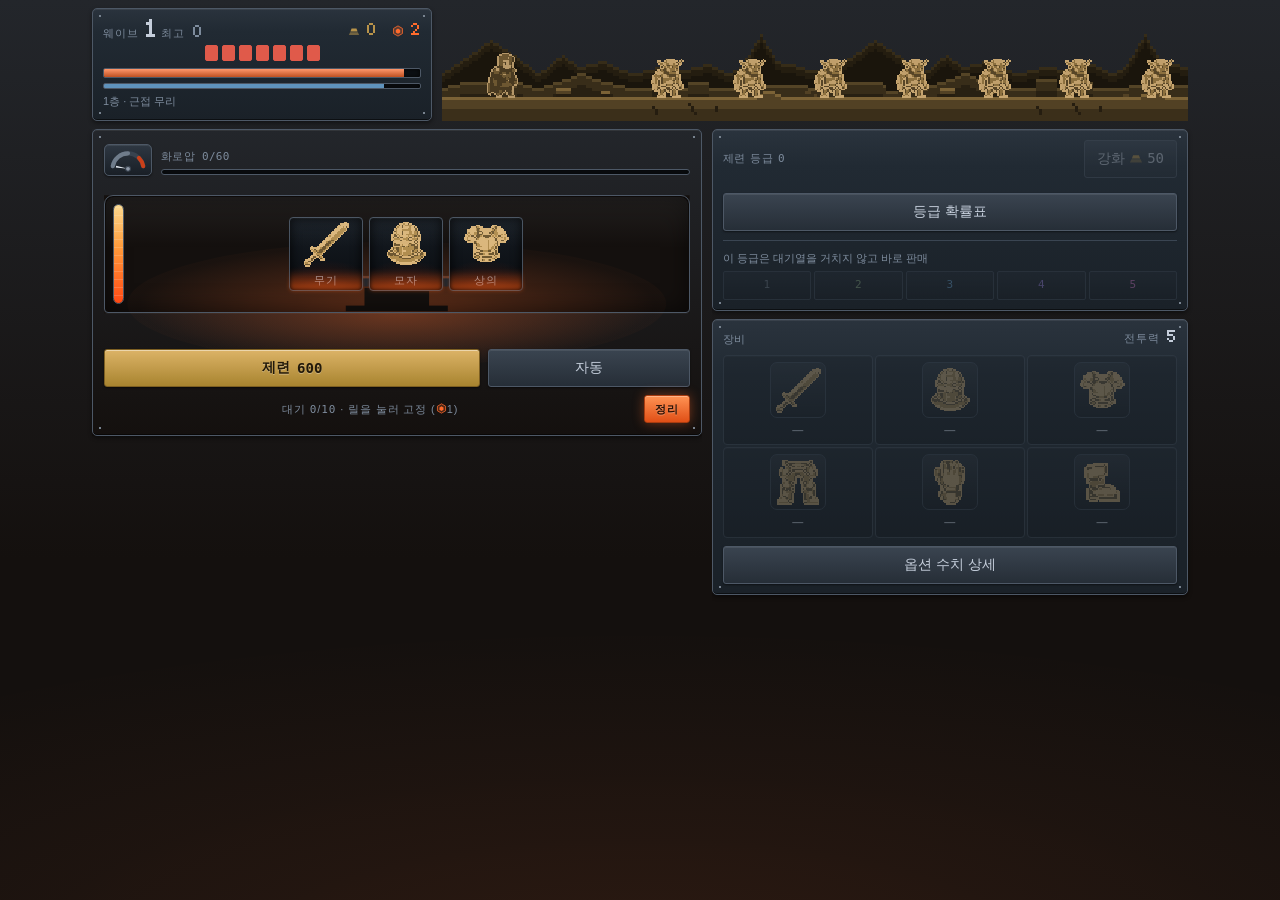
==== src/forge.html @ 9dbf4749 "033 자동 정리 + resolve newWave 삭제 (forge e458488d)" ====
<!DOCTYPE html>
<html lang="ko">
<head>
<meta charset="utf-8">
<meta name="viewport" content="width=device-width,initial-scale=1,maximum-scale=1,user-scalable=no">
<title>Hit Smith — 터져라! 대장간</title>
<!-- 027 B-6: 브라우저는 시키지 않아도 /favicon.ico 를 긁어 간다. 그게 없으면
     콘솔에 404 가 한 건 남고, 022 배포 확인의 「콘솔 에러 0건」과 CrazyGames QA
     첫인상에 그대로 걸린다. 빈 data URI 한 줄이면 **요청 자체가 안 나간다** —
     파일도 외부 요청도 늘지 않는다(원칙 2). -->
<!-- 030: 027 이 넣은 빈 `data:,` 를 **모루 한 장**으로 바꾼다 (027 제안 ⑸).
     포털 탭·카드에 뜨는 인상이라 빈 아이콘보다 낫다. 인라인 SVG data URI 라
     **새 파일도 외부 요청도 0** 이다. 색은 ART-DIRECTION 6색 안의 놋쇠·무쇠다. -->
<link rel="icon" href="data:image/svg+xml,%3Csvg xmlns='http://www.w3.org/2000/svg' viewBox='0 0 32 32'%3E%3Crect width='32' height='32' rx='6' fill='%2314100E'/%3E%3Cpath d='M6 12h15l4-3v6l-4 2H17l3 6h-8l3-6H9l-3-2z' fill='%23B08D4F'/%3E%3Crect x='11' y='25' width='10' height='3' rx='1' fill='%238E99A8'/%3E%3C/svg%3E">
<style>
:root{
  --iron:#12161b; --panel:#1f262e; --panel2:#28313b; --line:#3a4552;
  --text:#c5cedb; --dim:#7d8b9c; --brass:#b8934a; --ember:#ff6b2c;
  /* 금속·숯 톤 (표시 전용. 등급색은 아래 --g1~--g15 그대로 둔다) */
  --edge:#4d5866; --coal:#0c1014; --steel:#8e99a8;
  --g1:#6b7683; --g2:#7d9c7a; --g3:#5f93bd; --g4:#8a76c9;
  --g5:#c06fb8; --g6:#d4903f; --g7:#e05a4a; --g8:#ffd166;
  --g9:#5ce1c4; --g10:#ff3d7f;
  --g11:#4dd0e1; --g12:#b388ff; --g13:#ff8a80; --g14:#ffe57f; --g15:#ffffff;
}
*{box-sizing:border-box;margin:0;padding:0;-webkit-tap-highlight-color:transparent}
body{
  /* 화로 잔광은 008에서 캔버스로 이관했다 (__view.background==='canvas').
     여기 남은 단색은 캔버스가 못 뜨는 경우의 바닥색이다 — 그라디언트를 여기
     되살리면 캔버스 잔광과 두 겹이 된다. */
  background:var(--iron);
  color:var(--text);
  font-family:-apple-system,"Apple SD Gothic Neo","Pretendard","Malgun Gothic",sans-serif;
  font-size:14px; line-height:1.5; overscroll-behavior:none;
  /* ── 세로 3단 (010 §1) ──
     모바일 세로가 기준이고 데스크톱은 그 **확대**다. 좌우로 펼치지 않는다 —
     판이 넓어지면 aspect-ratio 타일이 세로로 커져 008 이 고친 하단 차단이
     되살아난다 (CLAUDE.md 검증 세션 「반응형 검사는 최소 두 크기로」).
     그래서 폭은 480px 로 묶고 가운데 둔다.
     body 에 z-index 를 주지 않는다 — 쌓임 맥락이 생기면 캔버스 층이 어긋난다
     (007 실측). display:flex 와 overflow 는 쌓임 맥락을 만들지 않는다. */
  max-width:480px; margin:0 auto; padding:0;
  height:100vh; height:100dvh;
  display:flex; flex-direction:column; overflow:hidden;
  /* 026: CrazyGames 기술 요건 — 모바일·태블릿에서 길게 눌러 글자가 잡히거나
     두 번 눌러 확대되지 않게 한다. 이 게임에는 사용자가 복사할 글이 없다. */
  -webkit-user-select:none; -moz-user-select:none; -ms-user-select:none; user-select:none;
}
/* 026: 광고가 도는 동안 덮는 막. **입력을 삼키는 것이 목적**이고 보이는 것은 덤이다
   (CrazyGames 요건 「광고를 요청·재생하는 동안 게임이 진행되면 안 된다」).
   무대 루프와 250ms 틱은 따로 멈춘다 — 막 하나로는 rAF 가 안 멈춘다. */
#adwall{position:fixed;inset:0;z-index:9998;display:none;background:rgba(8,11,15,.78)}
#adwall.on{display:block}
/* 상단 HUD — 웨이브·체력·재화. 어느 단이 스크롤되든 항상 보인다. */
#hud{flex:none;padding:10px 10px 0}
/* 전투 무대 (013). 캔버스가 그리는 자리라 **배경이 없어야 한다.**
   높이를 vh 로 묶는 이유: 짧은 창(1280×600)에서 무대가 중앙 포커스를 밀어내면
   008 이 고친 하단 차단이 되살아난다. */
#arena{height:clamp(60px,12vh,96px);margin:8px 0 2px;background:none;
  border-radius:4px;overflow:hidden}
/* 중앙 포커스 — 모루와 화로. 남는 세로를 전부 가져가 화면에서 가장 큰 비중이 된다. */
#focus{flex:1 1 auto;min-height:0;overflow-y:auto;overscroll-behavior:contain;padding:0 10px}
#focus>#forge{margin-bottom:0;min-height:100%;
  display:flex;flex-direction:column;justify-content:center}
/* 하단 관리 패널 — 대기열·장비·테크·층. **자체 스크롤**을 가진다.
   40vh 로 묶는 이유: 관리 패널이 길어져도 중앙 포커스를 밀어내지 못하게 한다. */
#manage{flex:0 1 auto;min-height:104px;max-height:30vh;
  overflow-y:auto;overscroll-behavior:contain;padding:0 10px 14px}
/* ── 탭 (016) ──
   **라우터가 아니다.** 판 넷이 전부 DOM 에 살아 있고 보이는 것 하나만 바뀐다.
   해시·history·주소를 건드리지 않으므로 뒤로가기가 게임을 떠나는 동작 그대로다.
   선택자도 전부 살아 있다 — 숨겨진 탭 안의 id 도 checklist 가 그대로 읽는다. */
.tabpane{flex:1 1 auto;min-height:0;display:none}
.tabpane.on{display:flex;flex-direction:column}
/* 제련 탭은 안에서 다시 2단(#focus·#manage)으로 나뉘어 각자 스크롤한다.
   나머지 둘은 판 하나짜리라 탭 자체가 스크롤 통이다. */
#tabTower,#tabTech{overflow-y:auto;overscroll-behavior:contain;padding:0 10px 14px}
#tabTower>*,#tabTech>*{flex:none}
/* 하단 탭바. **배경을 밝히지 않는다** — 016 ⚠ 절: 패널 배경이 밝아지면
   어두운 등급 6종의 아이콘 외곽선(대비 1.00)이 먼저 사라진다. 숯보다 어둡게. */
#tabs{flex:none;display:flex;gap:5px;padding:6px 10px;
  border-top:1px solid var(--line);background:var(--coal)}
#tabs button{flex:1;padding:8px 4px;font-size:12px;letter-spacing:.06em;color:var(--dim);
  background:linear-gradient(180deg,#242c35,#151a20)}
#tabs button.on{color:var(--text);border-color:var(--brass);
  background:linear-gradient(180deg,#333d49,#1d242b)}
/* ── 캔버스 층 (007 뼈대 · 017 에서 2D 캔버스로) ──
   본문 뒤에 고정으로 깔린다. 007 의 캔버스는 투명해서 화면에 아무 영향이 없고,
   008 부터 여기에 모루·불티가 그려진다. 클릭은 전부 위의 DOM 이 받는다.
   body 에 z-index 를 주지 않는 이유: body 에 쌓임 맥락이 생기면
   background-attachment:fixed 로 깔린 화로 잔광의 래스터화가 달라져
   화면 전체가 미세하게 바뀐다 (007에서 픽셀 비교로 실측). 대신 캔버스를
   z-index:-1 로 내린다 — 페이지 배경보다는 위, 본문보다는 아래다. */
#stage{position:fixed;inset:0;z-index:-1;pointer-events:none}
/* 앞 겹: 불티·바운스. 뒤 겹(#stage)에 그리면 불투명한 패널에 가려 안 보인다
   (008 에서 스크린샷으로 확인). 클릭은 pointer-events:none 으로 통과시킨다. */
#fx{position:fixed;inset:0;z-index:2;pointer-events:none}
#stage canvas,#fx canvas{display:block}
.num{font-family:ui-monospace,"SF Mono",Menlo,monospace;font-variant-numeric:tabular-nums}

/* ── 강판 패널 (리벳 4개는 ::before 의 방사 그라디언트) ── */
.panel{
  position:relative;
  background:linear-gradient(180deg,#2a333d 0%,#212a33 20%,#1a2128 100%);
  border:1px solid var(--edge); border-radius:5px; padding:10px; margin-bottom:8px;
  box-shadow:inset 0 1px 0 rgba(255,255,255,.07),inset 0 -1px 0 rgba(0,0,0,.55),
             0 2px 4px rgba(0,0,0,.45);
}
.panel::before{
  content:"";position:absolute;inset:5px;pointer-events:none;background-repeat:no-repeat;
  background-image:
    radial-gradient(circle 2px at 2px 2px,#78838f 38%,#20272e 72%,transparent 74%),
    radial-gradient(circle 2px at calc(100% - 2px) 2px,#78838f 38%,#20272e 72%,transparent 74%),
    radial-gradient(circle 2px at 2px calc(100% - 2px),#78838f 38%,#20272e 72%,transparent 74%),
    radial-gradient(circle 2px at calc(100% - 2px) calc(100% - 2px),#78838f 38%,#20272e 72%,transparent 74%);
}
.panel>*{position:relative}
.row{display:flex;justify-content:space-between;align-items:center;gap:8px}
.dim{color:var(--dim);font-size:11px;letter-spacing:.08em}

/* ── 금속 명판 타이틀 ── */
#plate{text-align:center;margin:0 0 10px;position:relative}
/* 027 B-3: 톱니(#cog)를 걷었다. 016 이 설정 팝업을 열려고 뒀는데, 그 팝업의
   내용물(자동 판매·승천)이 제련 탭으로 옮겨가면서 **누르면 빈 창이 뜨는 버튼**만
   남았다 — 016 「탭이 하나뿐인 탭바는 거짓말이다」와 같은 이유로 없앤다.
   사운드(1.0 이후)가 들어오면 그때 배경음·밝기 자리로 돌아온다.
   `#plate` 의 `position:relative` 는 남긴다 — `#plate span::before/after` 가 쓴다. */
#plate span{
  position:relative;display:inline-block;padding:5px 30px;
  font-size:15px;font-weight:700;letter-spacing:.34em;color:#2b1e0a;
  background:linear-gradient(180deg,#e6c47c,#bb964c 46%,#8b6b2e);
  border:1px solid #6f5220;border-radius:3px;
  text-shadow:0 1px 0 rgba(255,255,255,.32);
  box-shadow:inset 0 1px 0 rgba(255,255,255,.55),inset 0 -1px 0 rgba(0,0,0,.3),0 2px 4px rgba(0,0,0,.5);
}
#plate span::before,#plate span::after{
  content:"";position:absolute;top:50%;width:4px;height:4px;border-radius:50%;
  transform:translateY(-50%);background:radial-gradient(circle at 34% 32%,#fff3d4,#7a5a24);
}
#plate span::before{left:9px} #plate span::after{right:9px}

/* ── 버튼: 브러시드 스틸 ── */
button{
  font-family:inherit;font-size:14px;color:var(--text);
  background:linear-gradient(180deg,#3a4450,#262e37);
  border:1px solid var(--edge);border-radius:3px;padding:9px 12px;cursor:pointer;
  box-shadow:inset 0 1px 0 rgba(255,255,255,.08),0 1px 2px rgba(0,0,0,.5);
}
button:active{transform:translateY(1px);box-shadow:inset 0 1px 3px rgba(0,0,0,.6)}
button:disabled{opacity:.35;cursor:default;box-shadow:none}
.primary{
  background:linear-gradient(180deg,#dcb367,#a8842f);color:#22190a;border-color:#7d5f22;
  font-weight:700;text-shadow:0 1px 0 rgba(255,255,255,.3);
  box-shadow:inset 0 1px 0 rgba(255,255,255,.45),0 1px 2px rgba(0,0,0,.5);
}
.hot{
  background:linear-gradient(180deg,#ff9354,#e04f16);color:#2a1206;border-color:#a83c10;
  font-weight:700;text-shadow:0 1px 0 rgba(255,255,255,.25);
  box-shadow:inset 0 1px 0 rgba(255,255,255,.3),0 0 12px rgba(255,107,44,.4);
}
#spin,#ad,#dad{display:flex;align-items:center;justify-content:center;gap:7px}
#spin>span:empty{display:none}
/* 033 ①-b: 대기열 줄 = 글자 왼쪽 · 「정리」 버튼 오른쪽. 줄이 넘치지 않게 글자 쪽만
   줄바꿈을 허용하고(min-width:0), 버튼은 안 줄인다(flex:none). 글자는 `.dim` 의
   11px 을 그대로 쓴다(031 의 문턱 — 더 작게 만들지 말 것). 높이 28px 은 손가락으로
   누를 수 있는 최소선이고, 켜짐 표시는 #auto 와 **같은** `.hot` 이다. */
.qrow{display:flex;align-items:center;gap:8px;margin-top:8px}
.qrow>span{flex:1 1 auto;min-width:0}
#autores{flex:none;font-size:11px;padding:5px 10px;min-height:28px;letter-spacing:.06em}

/* ── 아이콘 공통 (부위 심볼 = 강철 채움 + 등급색 스트로크) ── */
#sprite{display:none}
.ico{display:inline-flex;align-items:center;justify-content:center;line-height:0}
/* 픽셀 스프라이트 (009). 16px 원본을 **정수 배율(2배)** 로만 키운다 —
   1.5배·2.3배는 픽셀을 뭉갠다. 크기를 px 로 못박아 반픽셀 위치를 막는다. */
.ico img.px{display:block;image-rendering:pixelated;image-rendering:crisp-edges}
/* 숫자 글리프 (010 §2). 자간이 이미지 안에 들어 있으므로 여백을 주지 않는다.
   크기는 굽는 단계에서 정해져 CSS 로 늘리지 않는다 — 늘리면 정수 배율이 깨진다. */
.gn{display:inline-flex;align-items:flex-end;vertical-align:-.18em;line-height:0}
.gn img{display:block;image-rendering:pixelated;image-rendering:crisp-edges}
.gn .gt{font-family:ui-monospace,Menlo,monospace;font-size:11px;font-style:normal;
  line-height:1;align-self:flex-end;letter-spacing:0}
.gn .gt::after{content:attr(data-c)}
/* 같은 값을 글자로도 남겨 둔다 — textContent 로 읽는 검사와 보조기술이 살아 있어야 한다. */
.gv{position:absolute;width:1px;height:1px;overflow:hidden;clip-path:inset(50%);
  white-space:nowrap;font-style:normal}
.pl.gl .ico img.px{filter:drop-shadow(0 0 2px currentColor)}
.ci{width:1em;height:1em;display:inline-block;vertical-align:-.16em}
/* 등급 명판: 색은 인라인 --gc 하나로만 들어온다 (부위×등급 개별 드로잉 없음) */
.pl{
  position:relative;display:inline-flex;align-items:center;justify-content:center;
  padding:4px;border:1.5px solid currentColor;border-radius:7px;
  background:linear-gradient(180deg,rgba(255,255,255,.06),rgba(0,0,0,.4));
}
.pl::before{content:"";position:absolute;inset:0;border-radius:5.5px;background:currentColor;opacity:.15}
.pl .ico{position:relative}
/* 11등급+ 은은한 발광 */
.pl.gl{box-shadow:0 0 7px -1px currentColor,inset 0 0 9px -3px currentColor}
/* 14~15등급 화염 오라 */
.pl.au::after{
  content:"";position:absolute;inset:-4px -3px -5px;border-radius:10px;pointer-events:none;
  background:radial-gradient(62% 72% at 50% 106%,rgba(255,170,60,.9),rgba(255,70,0,.3) 44%,transparent 72%);
  filter:blur(1.6px);animation:aura 1.4s ease-in-out infinite alternate;
}
@keyframes aura{from{opacity:.4;transform:scaleY(.88)}to{opacity:1;transform:scaleY(1.1)}}

/* ── 화로 압력계 (구 천장 게이지) ── */
#pity{display:flex;align-items:center;gap:9px;margin-bottom:10px}
#pgauge{
  width:48px;flex:none;padding:2px 3px 1px;border-radius:5px;
  background:linear-gradient(180deg,#2e3742,#191f26);border:1px solid var(--edge);
  box-shadow:inset 0 1px 0 rgba(255,255,255,.08),0 1px 2px rgba(0,0,0,.5);
}
#pgauge svg{display:block;width:100%;height:auto}
#pneedle{transform-box:view-box;transform-origin:22px 24px;
  transition:transform .4s cubic-bezier(.34,1.3,.5,1)}
.pcol{flex:1;min-width:0;text-align:left}
#pity .bar{height:6px;background:var(--coal);border:1px solid var(--edge);border-radius:3px;
  overflow:hidden;margin-top:3px;box-shadow:inset 0 0 4px rgba(0,0,0,.85)}
/* background-color 를 따로 두는 이유: 가득 상태 색 변화를 계산된
   backgroundColor 로 재는 검사가 있다. 그라디언트만 쓰면 둘 다 투명이 된다. */
#pityfill{height:100%;width:0%;background-color:var(--brass);
  background-image:linear-gradient(180deg,rgba(255,255,255,.28),rgba(0,0,0,.22));
  transition:width .25s}
#pityfill.full{background-color:var(--ember);box-shadow:0 0 9px rgba(255,107,44,.75)}
#pitytxt{font-size:11px;white-space:nowrap;letter-spacing:.03em}

/* ── 화로 ── */
/* 008: 가운데 패널과 화로 창의 **바탕만** 캔버스로 넘겼다. 테두리·리벳·릴 타일은
   DOM 그대로라 checklist 선택자는 하나도 안 잃는다. 배경을 여기 되살리면
   캔버스가 그린 모루·불빛을 덮어 버린다. */
#forge{text-align:center;padding:14px 11px 12px;background:none}
#hearth{
  position:relative;display:flex;align-items:stretch;gap:7px;
  /* 남는 세로는 화로가 먹는다 — 중앙 포커스가 커지는 방식이 이것이다.
     릴은 아래 #reels 의 align-items:center 로 정사각을 유지한다.
     240px 에서 멈추는 이유: 넓은 화면에서 끝없이 늘어나면 릴 세 칸이 떠 있는
     빈 상자가 된다. 남는 세로는 패널이 justify-content:center 로 위아래에 나눈다. */
  flex:1 1 auto;min-height:78px;max-height:240px;
  margin:9px 0 10px;padding:8px;border-radius:9px 9px 4px 4px;
  background:none;                     /* → 캔버스 gHearth */
  border:1px solid var(--edge);
  box-shadow:inset 0 0 24px rgba(0,0,0,.6),0 1px 0 rgba(255,255,255,.05);
}
/* 증기 한 겹 */
#hearth::after{
  content:"";position:absolute;left:1px;right:1px;top:1px;height:44%;pointer-events:none;
  border-radius:8px 8px 0 0;
  background:linear-gradient(180deg,rgba(196,212,228,.07),transparent);
  animation:steam 6.5s ease-in-out infinite alternate;
}
@keyframes steam{from{opacity:.3;transform:translateY(-3%)}to{opacity:1;transform:translateY(3%)}}

/* 세로 온도계 = 남은 충전 */
#therm{
  width:11px;flex:none;position:relative;overflow:hidden;border-radius:6px;
  border:1px solid var(--edge);background:linear-gradient(180deg,#0a0d11,#161c23);
  box-shadow:inset 0 0 5px rgba(0,0,0,.9);
}
#thermf{position:absolute;left:0;bottom:0;width:100%;height:0%;
  background:linear-gradient(0deg,#ff4a15,#ff9c3c 58%,#ffd98a);
  box-shadow:0 0 9px rgba(255,107,44,.75);transition:height .3s ease-out}
#therm::after{content:"";position:absolute;inset:0;pointer-events:none;
  background:repeating-linear-gradient(0deg,transparent 0 7px,rgba(255,255,255,.15) 7px 8px)}

#reels{display:flex;justify-content:center;align-items:center;gap:6px;flex:1;min-width:0}
/* 릴 = 화로 창. 세로 릴 스트립이 아니라 재료가 달궈지는 창 하나. */
.reel{
  flex:1;min-width:0;max-width:74px;aspect-ratio:1;position:relative;
  border:1px solid #46515e;border-radius:4px;
  background:
    radial-gradient(125% 88% at 50% 122%,rgba(255,107,44,.45),rgba(255,60,0,.1) 46%,transparent 72%),
    linear-gradient(180deg,#161c23,#0a0d11);
  box-shadow:inset 0 0 11px rgba(0,0,0,.9),inset 0 1px 0 rgba(255,255,255,.05);
  display:flex;flex-direction:column;align-items:center;justify-content:center;
  transition:border-color .15s,box-shadow .15s;
}
/* 숯불 바닥 */
.reel::before{
  content:"";position:absolute;left:0;right:0;bottom:0;height:28%;pointer-events:none;
  border-radius:0 0 3px 3px;
  background:linear-gradient(0deg,rgba(255,92,20,.6),transparent);
  filter:blur(2px);animation:coal 2.6s ease-in-out infinite alternate;
}
@keyframes coal{from{opacity:.5}to{opacity:1}}
.reel .ico{color:#cf9550}   /* font-size 는 svg 를 1em 으로 키우던 값 — 011 에서 제거 */
.reel .nm{font-size:11px;color:#93a1b2;margin-top:4px;letter-spacing:.06em}
/* 정렬 순간 화염 (1회성, transform·opacity·filter 만) */
.reel .fl,.reel .sk{position:absolute;pointer-events:none;opacity:0}
.reel .fl{left:0;right:0;bottom:-5%;height:82%;border-radius:0 0 3px 3px;
  background:radial-gradient(62% 100% at 50% 100%,#ffe08a,rgba(255,146,44,.9) 30%,
             rgba(255,62,0,.4) 58%,transparent 76%);
  filter:blur(1px)}
.reel .sk{inset:0;background:
  radial-gradient(circle 1.5px at 28% 62%,#ffd98a,transparent),
  radial-gradient(circle 1.2px at 64% 52%,#ffb347,transparent),
  radial-gradient(circle 1.6px at 46% 38%,#fff2cc,transparent),
  radial-gradient(circle 1.1px at 75% 68%,#ff9a3c,transparent),
  radial-gradient(circle 1.3px at 18% 46%,#ffc46b,transparent)}
.reel.hit .fl{animation:burst .62s ease-out}
.reel.hit .sk{animation:sparks .82s ease-out}
@keyframes burst{
  0%{opacity:0;transform:translateY(18%) scale(.72,.3)}
  22%{opacity:1;transform:translateY(0) scale(1,1.1)}
  62%{opacity:.72;transform:translateY(-5%) scale(.94,.96)}
  100%{opacity:0;transform:translateY(-14%) scale(.82,.7)}}
@keyframes sparks{
  0%{opacity:0;transform:translateY(28%) scale(.7)}
  25%{opacity:1}
  100%{opacity:0;transform:translateY(-66%) scale(1.25)}}
/* 담금질되어 나타나는 등장 (릴 스트립 스크롤 금지) */
.reel .ico{animation:quench .5s ease-out}
@keyframes quench{
  0%{opacity:0;transform:scale(1.16);filter:brightness(3.4) blur(2.2px) saturate(.15)}
  40%{opacity:1;filter:brightness(2) blur(0) saturate(.6)}
  100%{opacity:1;transform:none;filter:none}}
.reel.spin{border-color:#8d5c2c}
.reel.spin .ico{animation:heat .3s ease-in-out infinite alternate}
@keyframes heat{
  from{opacity:.28;filter:blur(1.7px) brightness(.6)}
  to{opacity:.95;filter:blur(0) brightness(1.75) drop-shadow(0 0 5px rgba(255,146,44,.9))}}
.reel.lock{border-color:var(--brass);
  box-shadow:0 0 9px rgba(184,147,74,.35),inset 0 0 11px rgba(0,0,0,.9)}
.reel.lock .ico{animation:none;color:#e0be7a}
.reel.lock::after{
  content:"고정";position:absolute;top:0;right:0;font-size:11px;line-height:1.35;
  color:#22190a;background:linear-gradient(180deg,#dfb96f,#a8842f);
  padding:2px 4px;border-radius:0 3px 0 5px;letter-spacing:.04em}
.reel.hit{border-color:var(--ember);
  box-shadow:0 0 15px rgba(255,107,44,.55),inset 0 0 18px rgba(255,107,44,.35)}
#msg{height:18px;font-size:12px;color:var(--dim);margin-bottom:8px}
#msg.big{color:var(--ember);font-weight:700;text-shadow:0 0 10px rgba(255,107,44,.55)}

/* ── 장비 ── */
/* 031 §3: 11px 로 올리자 #gear 의 «가로» 넘침이 380×820 11px · 821×462 14px ·
   800×450 23px 로 생겼다. 칸(1fr)·글자 크기·아이콘은 그대로 두고 여백만 줄인다.
   간격 5→2, 칸 좌우 여백 4→2 = 폭 한 줄에 14px 을 되돌린다. */
#gear{display:grid;grid-template-columns:repeat(3,1fr);gap:2px}
.slot{background:linear-gradient(180deg,#1b2229,#12171d);border:1px solid #3f4a56;
  border-radius:4px;padding:6px 2px;text-align:center;
  box-shadow:inset 0 1px 0 rgba(255,255,255,.05)}
.slot .pl{margin-bottom:2px;padding:3px}
.slot .gd{font-size:11px;font-weight:700;margin-top:2px}
/* 031 §3: 여백만으로는 800×450 에서 5px 이 남는다(실측). 말줄임으로 글자를 지우는
   대신 두 줄로 흘린다 — keep-all 로 「공격」 같은 낱말은 쪼개지지 않고, 줄바꿈 자리는
   render() 가 「·」 뒤에 넣는 U+200B 하나뿐이다. 800×450 에서만 #gear 220→246px. */
.slot .op{font-size:11px;color:var(--dim);line-height:1.35;margin-top:2px;
  white-space:normal;word-break:keep-all;overflow:hidden;text-overflow:clip}
.slot.empty{opacity:.32}
.rm{font-size:11px;opacity:.75;letter-spacing:.06em}

/* ── 자동 판매 ── */
/* 027 B-2: 승천 배너. 조건이 찼을 때만 render() 가 켠다(평소 display:none).
   한 주기의 끝이라 **굴리지 않고 보여야 한다** — #focus 의 맨 위에 앉는다. */
#ascbar{margin:8px 0 0}
/* 027 B-2: 관문 진행 줄. 조건 미달일 때만 글자가 들어간다. 비면 높이가 0 이라
   첫 화면에 아무것도 안 늘어난다(원칙 7 — 새 세이브에서는 빈 문자열이다). */
#ascgate{font-size:11px;line-height:1.45;margin-top:7px}
#ascgate:empty{display:none}
#asell{margin-top:9px;padding-top:9px;border-top:1px solid var(--line)}
#asell .hd{font-size:11px;color:var(--dim);margin-bottom:5px;text-align:left}
#asell .ck{display:flex;flex-wrap:wrap;gap:3px}
#asell label{flex:1;min-width:38px;font-size:11px;padding:5px 0;text-align:center;
  border:1px solid var(--line);border-radius:2px;cursor:pointer;
  background:linear-gradient(180deg,#232b34,#191f26);
  font-family:ui-monospace,Menlo,monospace;opacity:.4}
#asell label.on{opacity:1;border-color:currentColor;
  background:linear-gradient(180deg,rgba(255,255,255,.1),rgba(255,255,255,.02));
  box-shadow:0 0 6px -1px currentColor}
#asell input{display:none}

/* ── 각인 ── */
.sp{margin-top:6px;padding:5px 7px;border-left:2px solid var(--ember);
  background:rgba(255,107,44,.08);font-size:11px;border-radius:0 3px 3px 0}
.sp b{color:var(--ember)}
.sp span{color:var(--dim);font-size:11px}

/* ── 능력치 ── */
#stats{display:grid;grid-template-columns:1fr 1fr;gap:1px 10px;margin-top:9px;
  padding-top:9px;border-top:1px solid var(--line);font-size:11px}
#stats div{display:flex;justify-content:space-between}
#stats .k{color:var(--dim)}
#stats .v{font-family:ui-monospace,Menlo,monospace}
#stats .off .k,#stats .off .v{opacity:.3;text-decoration:line-through}

/* ── 확률 ── */
.odds{display:flex;align-items:center;gap:7px;margin-bottom:4px}
.ol{font-size:11px;color:var(--dim);width:26px;flex:none;text-align:right}
.obar{flex:1;height:11px;display:flex;border:1px solid var(--edge);border-radius:2px;
  overflow:hidden;background:var(--coal);box-shadow:inset 0 0 4px rgba(0,0,0,.8)}
.obar i{height:100%}
#olegend{display:flex;flex-wrap:wrap;gap:2px 8px;margin-top:6px;font-size:11px;color:var(--dim)}
#olegend b{font-family:ui-monospace,Menlo,monospace;font-weight:400}

/* ── 전투 ── */
#bar{height:10px;background:var(--coal);border:1px solid var(--edge);border-radius:2px;
  overflow:hidden;margin:5px 0;box-shadow:inset 0 0 5px rgba(0,0,0,.85)}
#fill{height:100%;background-color:var(--ember);
  background-image:linear-gradient(180deg,rgba(255,255,255,.3),rgba(0,0,0,.25));
  width:100%;transition:width .18s linear}
#hpbar{height:6px;background:var(--coal);border:1px solid var(--edge);border-radius:2px;
  overflow:hidden;position:relative;box-shadow:inset 0 0 4px rgba(0,0,0,.85)}
/* 뒤에 깔린 붉은 띠가 늦게 따라오며 방금 깎인 만큼을 보여준다 (틱당 style 폭만 갱신) */
#hpghost{position:absolute;left:0;top:0;height:100%;width:100%;background:#e05a4a;opacity:.55;
  transition:width .5s ease-out .18s}
#hpfill{position:relative;height:100%;background:#5f93bd;width:100%;
  transition:width .18s linear,background-color .3s}
#hpfill.heal{background:#7ec98a}
#foes{font-size:11px;color:var(--dim);margin-top:4px}

/* ── 적 무리 ── */
#mob{display:flex;justify-content:center;flex-wrap:wrap;gap:4px;min-height:18px;margin:2px 0 1px}
.foe{width:13px;height:16px;border:1px solid;border-radius:2px;flex:none}
.foe.m{background:#e05a4a;border-color:#e05a4a}                    /* 근접 ▪ 채움 */
.foe.r{background:transparent;border-color:#5f93bd;
  box-shadow:inset 0 0 0 2px rgba(95,147,189,.28)}                 /* 원거리 ▫ 비움 */
.foe.dead{animation:foedie .34s ease-out forwards}
@keyframes foedie{
  0%{transform:scale(1) translateY(0);opacity:1}
  35%{transform:scale(1.3) translateY(-3px);opacity:.85}
  100%{transform:scale(.35) translateY(9px);opacity:0}}

/* ── 점진 노출 ── */
.reveal{animation:reveal .55s ease-out}
@keyframes reveal{
  0%{opacity:0;transform:translateY(-8px) scaleY(.94)}
  55%{opacity:1}
  100%{opacity:1;transform:none}}

/* ── 테크트리 ── */
#tech div.t{display:flex;align-items:center;gap:8px;padding:5px 0;border-top:1px solid var(--line)}
#tech div.t:first-child{border-top:none}
#tech .nm{flex:1;font-size:12px}
#tech .nm i{color:var(--dim);font-style:normal;font-size:11px;margin-left:5px}
#tech .lvn{font-family:ui-monospace,Menlo,monospace;font-size:11px;color:var(--dim);width:44px;text-align:right}
#tech button{padding:5px 9px;font-size:11px;min-width:62px}

/* ── 주사위 (모루 위 평면 사각 트랙 — 원형 휠 금지) ── */
#dice{position:fixed;inset:0;background:rgba(8,11,14,.96);display:none;
  flex-direction:column;justify-content:flex-start;align-items:center;
  padding:18px;z-index:10;overflow-y:auto;overscroll-behavior:contain}
#dice.on{display:flex}
/* 세로가 모자라면 반드시 닿을 수 있어야 한다 (008 §6 · ART-DIRECTION 품질 하한).
   auto 여백은 남는 공간이 없으면 0으로 접혀서, 넘칠 때 위가 잘리지 않는다. */
#dice>*{width:100%;max-width:420px;flex:none}
#dice>:first-child{margin-top:auto}
#dice>:last-child{margin-bottom:auto}
#dval{display:flex;align-items:center;justify-content:center;gap:12px;
  font-size:36px;line-height:1.2;font-family:ui-monospace,Menlo,monospace}
.die{width:46px;height:46px;flex:none}
.die .p{opacity:0}
.die[data-v="1"] .c,.die[data-v="3"] .c,.die[data-v="5"] .c,
.die[data-v="2"] .tl,.die[data-v="2"] .br,
.die[data-v="3"] .tl,.die[data-v="3"] .br,
.die[data-v="4"] .tl,.die[data-v="4"] .tr,.die[data-v="4"] .bl,.die[data-v="4"] .br,
.die[data-v="5"] .tl,.die[data-v="5"] .tr,.die[data-v="5"] .bl,.die[data-v="5"] .br,
.die[data-v="6"] .tl,.die[data-v="6"] .tr,.die[data-v="6"] .bl,.die[data-v="6"] .br,
.die[data-v="6"] .ml,.die[data-v="6"] .mr{opacity:1}
/* ── 던전 띠 (019) ── 013 의 근경 타일 4장 + 015 의 몹 6장을 **팔레트만 갈아**
   다시 쓴다. 새 그림 0장. 색은 층수 → segOf() → stagePalette(근경) 로 파생하므로
   무대와 같은 구간에서 같은 색이 된다 (두 화면이 한 몸). 명도는 무대와 동일한
   DEPTH[2] 그대로다 — 019 §3: 바이옴은 색상만 바꾼다. */
.dband{position:relative;height:72px;border-radius:5px;overflow:hidden;
  border:1px solid var(--edge);background-color:var(--coal);
  background-repeat:repeat-x;background-position:0 bottom;image-rendering:pixelated}
/* 몹은 근경 지면선(띠 바닥에서 16px)에 발을 붙인다 — 무대와 같은 자리다.
   스프라이트 24행 중 아래 2행이 비어 있어 그만큼 내려 앉힌다. */
.dband i{position:absolute;right:11px;bottom:12px;width:48px;height:48px;
  background-repeat:no-repeat;background-size:100% 100%;image-rendering:pixelated}
.dband b{position:absolute;left:9px;bottom:5px;font-size:13px;color:var(--text);
  font-family:ui-monospace,Menlo,monospace;text-shadow:0 1px 3px #000,0 0 7px #000}
/* 등반 — 띠가 한 주기(타일 4장 × 32px × 배율 2 = 256px)만큼 흘러 이음매가 안 보인다 */
.dband.climb{animation:dclimb .62s linear}
@keyframes dclimb{from{background-position-x:0}to{background-position-x:-256px}}
#tband{margin-bottom:8px}
#dband{margin-bottom:8px}

/* 모루 위에 얹힌 강판 트랙 (원형 휠·포인터 금지) */
#board{position:relative;display:grid;grid-template-columns:repeat(4,1fr);gap:6px;
  padding:11px;border-radius:6px;
  background:linear-gradient(180deg,#2a323b,#161b21);border:1px solid var(--edge);
  box-shadow:inset 0 1px 0 rgba(255,255,255,.07),0 3px 9px rgba(0,0,0,.65)}
#board::before{content:"";position:absolute;inset:4px;pointer-events:none;background-repeat:no-repeat;
  background-image:
    radial-gradient(circle 2px at 2px 2px,#78838f 38%,#1d242b 72%,transparent 74%),
    radial-gradient(circle 2px at calc(100% - 2px) 2px,#78838f 38%,#1d242b 72%,transparent 74%),
    radial-gradient(circle 2px at 2px calc(100% - 2px),#78838f 38%,#1d242b 72%,transparent 74%),
    radial-gradient(circle 2px at calc(100% - 2px) calc(100% - 2px),#78838f 38%,#1d242b 72%,transparent 74%)}
.tile{position:relative;aspect-ratio:1;border:1px solid #414c58;border-radius:3px;
  background:linear-gradient(180deg,#1b212800,#11161b);background-color:#161c22;
  box-shadow:inset 0 1px 0 rgba(255,255,255,.05),inset 0 0 9px rgba(0,0,0,.65);
  display:flex;flex-direction:column;align-items:center;justify-content:center;gap:1px;
  font-size:11px;text-align:center;padding:3px;color:var(--dim)}
.tile .ci{width:15px;height:15px}
.tile b{font-size:13px;color:var(--text);font-family:ui-monospace,Menlo,monospace}
.tile.here{border-color:var(--brass);background-color:#241f14}
/* 말 = 모루 위의 놋쇠 못 */
.tile.here::after{content:"";position:absolute;top:3px;left:3px;width:7px;height:7px;border-radius:50%;
  background:radial-gradient(circle at 34% 30%,#f4dda6,#8a6a2e);box-shadow:0 0 6px rgba(184,147,74,.9)}
.tile.land{border-color:var(--ember);background-color:#2e1b0d;color:var(--text)}
.tile.land b{color:var(--ember)}
/* 착지 번쩍임 (019). reduced-motion 에서는 `pop` 을 아예 안 붙인다 — 이 파일은
   연출 억제를 CSS 미디어쿼리가 아니라 JS 한 곳(VIEW.reducedMotion)에서 한다. */
.tile.land.pop{animation:tland .34s ease-out}
@keyframes tland{
  from{box-shadow:inset 0 0 0 1px var(--ember),0 0 17px 4px rgba(226,98,42,.8)}
  to{box-shadow:inset 0 1px 0 rgba(255,255,255,.05),inset 0 0 9px rgba(0,0,0,.65)}}

/* ── 정리 ── */
#cmp{position:fixed;inset:0;background:rgba(8,11,14,.94);display:none;
  flex-direction:column;justify-content:flex-start;align-items:center;
  padding:16px;z-index:9;overflow-y:auto;overscroll-behavior:contain}
#cmp.on{display:flex}
#cmp>*{width:100%;max-width:460px;flex:none}
#cmp>:first-child{margin-top:auto}
#cmp>:last-child{margin-bottom:auto}

/* ── 상세 팝업 (016) ── 확률표·옵션 상세·자동판매·승천을 메인에서 덜어낸 자리.
   #dice·#cmp 와 **같은 규약**을 쓴다: 자체 스크롤 + auto 여백(넘치면 0으로 접혀
   위가 안 잘린다, 008 §6). 통은 하나고 안의 네 절만 갈아 끼운다 — 통을 넷 만들면
   하단 도달 규약을 네 번 다시 증명해야 한다.
   배경 탭(#pop 자신이 클릭 대상일 때)과 닫기 버튼 둘 다로 닫힌다. */
#pop{position:fixed;inset:0;background:rgba(8,11,14,.94);display:none;
  flex-direction:column;justify-content:flex-start;align-items:center;
  padding:16px;z-index:11;overflow-y:auto;overscroll-behavior:contain}
#pop.on{display:flex}
#pop>*{width:100%;max-width:440px;flex:none}
#pop>:first-child{margin-top:auto}
#pop>:last-child{margin-bottom:auto}
.pophead{display:flex;justify-content:space-between;align-items:center;gap:8px;margin-bottom:6px}
.pophead b{font-size:14px;font-weight:600;letter-spacing:.04em}
.pophead button{padding:6px 12px;font-size:12px}
/* 팝업이 열려 있어도 전투력·웨이브·골드는 계속 보인다 (#cmp 의 #cstat 과 같은 규약) */
#pstat{margin-bottom:9px;text-align:center;font-size:12px;color:var(--text)}
/* 배경 밝기는 .card 와 동일하게 둔다 — 016 ⚠ 절 (외곽선 대비를 밀지 않는다) */
.popsec{display:none;background:linear-gradient(180deg,#28313b,#1a2128);
  border:1px solid var(--edge);border-radius:4px;padding:12px;
  box-shadow:inset 0 1px 0 rgba(255,255,255,.06),0 2px 5px rgba(0,0,0,.5)}
.popsec.on{display:block}
#popend{height:1px}
.card{background:linear-gradient(180deg,#28313b,#1a2128);border:1px solid var(--edge);
  border-radius:4px;padding:12px;margin-bottom:8px;
  box-shadow:inset 0 1px 0 rgba(255,255,255,.06),0 2px 5px rgba(0,0,0,.5)}
.card.new{border-color:var(--brass);box-shadow:inset 0 1px 0 rgba(255,255,255,.06),0 0 12px rgba(184,147,74,.2)}
.card h3{font-size:13px;font-weight:600;margin-bottom:6px}
.card .hd{display:flex;align-items:center;gap:9px}
.card .hd .pl{flex:none}
.oplist{font-size:12px;line-height:1.7;margin-top:6px}
.oplist .v{float:right;color:var(--text)}
.oplist .k{color:var(--dim)}
.oplist .dead{opacity:.35;text-decoration:line-through}
.pw{font-size:11px;color:var(--dim);margin-top:6px}
.delta{font-weight:700}
.up{color:#7ec98a}.down{color:#e07070}

/* ══ 030 — 가로형 배치 ═══════════════════════════════════════════════════
   CrazyGames 틀은 **전부 16:9 가로**이고, 그중 「가장 중요」로 적힌 넷
   (821×462·907×510·1077×606·1216×684)은 세로가 1280×720 보다도 짧다.
   010 의 세로 3단을 그 틀에 그대로 넣으면 `#focus` 가 조여서 **제련 버튼이 첫
   화면에서 밀려난다** — 027 제안 ⑵ 가 찾았고 030 검증이 31칸 중 14칸 FAIL 로
   숫자를 박았다. 그 14칸이 **전부 `#spin`** 이다.

   ⚠ **이 절은 `orientation:landscape` 에서만 켜진다. 세로(380×820)는 이 파일의
     나머지 그대로이고, 030 은 그 바깥을 한 글자도 안 고쳤다.**

   방향은 지시서가 준 그대로 — **위아래로 쌓던 것을 옆으로 편다.** 두 군데다:
     ① `#hud` : 계기판 옆에 무대를 세운다 (세로 ~70px 을 되찾고 무대는 오히려 커진다)
     ② `#tabForge` : 왼쪽 «누르는 것»(#focus) · 오른쪽 «보는 것»(#manage)
   JS 배치 엔진도 라우터도 새 화면도 없다. 미디어 질의 하나다. */
@media (orientation:landscape){
  /* 480px 묶음을 푼다. 다만 **1120 에서 다시 묶는다** — 안 묶으면 1920 틀에서
     무대가 통째로 늘어나 몹 여덟이 화면 끝까지 흩어지고(013 간격 규약), 던전·테크의
     글줄이 한 줄로 늘어져 읽기가 나빠진다. 010 의 「폭을 묶는다」를 버리는 게 아니라
     **묶는 값을 가로용으로 다시 고르는** 것이다. */
  body{max-width:min(100%,1120px)}

  /* 명판을 접는다. 포털 틀이 이미 게임 제목을 들고 있고, 세로 462 에서 41px 은
     제련 버튼 한 줄 값이다. **DOM 에는 그대로 있다** — 선택자가 죽지 않는다. */
  #plate{display:none}

  /* ① HUD 를 가로로 — 계기판 | 무대 */
  #hud{display:flex;align-items:stretch;gap:10px;padding:8px 12px 0}
  #hud>.panel{flex:0 1 340px;min-width:0;margin-bottom:0}
  /* 무대는 남는 폭을 전부 먹고 계기판과 **같은 높이**로 선다. 세로형의
     `clamp(60px,12vh,96px)` 를 여기서만 푼다 — 가로에서는 높이를 옆칸이 정한다.
     min-height 는 013 의 3층 패럴랙스가 뭉개지지 않는 하한이다. */
  #arena{flex:1 1 auto;height:auto;min-height:92px;margin:0;align-self:stretch}

  /* ② 제련 탭을 두 칸으로 */
  #tabForge.on{flex-direction:row;align-items:stretch;gap:10px;padding-top:8px}
  #focus{flex:1 1 56%;min-width:0;padding:0 0 8px 12px}
  /* 031 §4 — **넓고 높은 가로 창에서 #focus 가 텅 비던 것.**
     원인: `#focus>#forge{min-height:100%}` + `justify-content:center` 다. 세로형에서는
     3단이 먼저 조여서 `#focus` 가 내용보다 조금 클 뿐이라(위아래 13px) 안 보였는데,
     가로 두 칸은 `align-items:stretch` 로 왼칸이 **줄 전체 높이**가 되므로 그 차이가
     그대로 빈 띠가 된다 — 1918×940 실측 **위 220px · 아래 218px**(사용자 화면과 일치).
     값은 아니고 «자리»의 문제라 가로에서만 스트레치를 끈다: 패널이 내용만큼만
     커지고 무대 바로 아래에 붙는다.
     ⚠ 그냥 끄면 화로가 `flex:1` 로 자라던 몫을 잃어 78px(하한)로 주저앉는다.
       그래서 화로에 가로용 하한을 준다 — 릴은 `max-width:74px` 라 이 값에서 크기가
       안 변한다(화로가 92px 일 때 이미 74px 로 포화). 즉 **릴은 그대로, 빈 유리만 준다.**
     ⚠⚠ `min-height:0` **만** 두면 TB8 의 「배너/제련」 칸 둘이 깨진다(실측: 821×462
       #spin 세로 76%만 · 800×450 44%만). 강제 높이가 사라지자 패널이 내용만큼 «자라서»
       짧은 창에서는 `#focus` 밖으로 넘친다 — 예전에는 `min-height:100%` 가 패널을 칸
       높이에 **묶어** 두어 화로가 100·92px 까지 눌리며 자리를 내줬다. 그래서 하한을 0 으로
       내리는 동시에 **상한을 칸 높이로 올린다**: 남으면 내용만큼, 모자라면 칸 안에서 눌린다.
     ⚠⚠⚠ 031 검증 제안 ① — **여기서 눌리는 것은 화로가 아니다**(033 에서 정정).
       화로는 하한 **118px 에 그대로 서 있고**(실측: 배너 세이브 아홉 크기 전부 118px),
       대신 **패널 전체가 상한에 걸려** 줄어든다 — `#forge` 297 → **279px**(821×462) ·
       **267px**(800×450). 100·92px 은 **031 전**의 화로 값이지 지금 값이 아니다.
       방향을 거꾸로 읽고 `#hearth{min-height:118px}` 을 걷어내면 TB8 이 아니라
       **릴만 남은 빈 화로**가 돌아온다. */
  #focus>#forge{min-height:0;max-height:100%}
  #hearth{min-height:118px}
  /* 화로는 «남는 세로를 먹는» 요소(013)라 왼칸이 길어지면 240px 까지 늘어나고,
     릴은 74px 에서 멈추므로 **릴 세 칸이 떠 있는 빈 상자**가 된다 — 013 주석이
     경고한 그 모양이다. 세로형에서는 3단이 먼저 조여서 안 나던 것이, 두 칸으로
     펴면서 1216×684 부터 드러났다. 가로에서만 상한을 낮춘다. */
  #hearth{max-height:168px}
  #manage{flex:1 1 44%;min-width:0;max-height:none;min-height:0;padding:0 12px 8px 0}

  /* 던전·테크는 판 하나짜리라 펴지 않는다 — 가운데로 묶어 글줄 길이를 지킨다. */
  #tabTower,#tabTech{padding-top:8px}
  #tabTower>*,#tabTech>*{max-width:560px;margin-left:auto;margin-right:auto}

  #tabs{padding:5px 12px}
}

/* 좁은 화면(~380px) — 릴 5개까지 들어가도록 여백만 줄인다 */
@media (max-width:400px){
  body{padding:8px 7px 18px}
  .panel{padding:9px}
  #forge{padding:12px 8px 10px}
  #hearth{gap:5px;padding:6px}
  #reels{gap:4px}
  #plate span{padding:5px 22px;letter-spacing:.26em}
}
</style>
</head>
<body>
<div id="stage"></div><!-- 뒤 겹 캔버스: 배경·화로·모루 (007/008) -->
<div id="fx"></div><!-- 앞 겹 캔버스: 불티·바운스 (008) -->

<!-- ══ 인라인 SVG 심볼 — 재화·UI 6개만 ══
     부위 아이콘 18개는 011 에서 지웠다. 009 가 픽셀 스프라이트로 갈아탄 뒤
     캔버스 없는 환경(node harness)의 폴백으로만 남아 있었는데, harness 는
     로직 검사용이고 아이콘 픽셀은 검사 대상이 아니다 — 폴백을 위해 4KB 를
     두 벌 유지하는 것이 원칙 2(최소 해법)에 어긋난다. 지금은 캔버스가 없으면
     빈 칸이 나온다.
     아래 6개는 DOM 에 직접 박혀 있어 스프라이트로 대체되지 않는다.
     016 이 더했던 톱니(s-cog)는 **027 이 걷었다** — 그 버튼이 열던 설정 팝업이
     없어졌다. 심볼도 같이 지운다(쓰는 곳 없는 그림을 남기지 않는다, 원칙 2). -->
<svg id="sprite" xmlns="http://www.w3.org/2000/svg"><defs>

<!-- ── 재화·UI ── -->
<symbol id="s-gold" viewBox="0 0 32 32">
  <path d="M5.6 19h20.8l3.4 7.4H2.2z" fill="currentColor" opacity=".55"/>
  <path d="M9.4 9.6h13.2l2.8 7.6H6.6z" fill="currentColor"/>
</symbol>
<symbol id="s-token" viewBox="0 0 32 32">
  <path d="M16 2.4 27.8 9.2v13.6L16 29.6 4.2 22.8V9.2z" fill="currentColor" opacity=".24"/>
  <path d="M16 2.4 27.8 9.2v13.6L16 29.6 4.2 22.8V9.2z" fill="none" stroke="currentColor" stroke-width="2.2" stroke-linejoin="round"/>
  <path d="M16 9.6 21.9 13v6.8L16 23.2 10.1 19.8V13z" fill="currentColor"/>
</symbol>
<symbol id="s-dust" viewBox="0 0 32 32">
  <path d="M16 1.6 18.7 13.3 30.4 16 18.7 18.7 16 30.4 13.3 18.7 1.6 16 13.3 13.3Z" fill="currentColor"/>
</symbol>
<symbol id="s-ticket" viewBox="0 0 32 32">
  <path d="M3.4 8.4h25.2v4.6a3 3 0 0 0 0 6v4.6H3.4V19a3 3 0 0 0 0-6z" fill="currentColor" opacity=".26" stroke="currentColor" stroke-width="1.9" stroke-linejoin="round"/>
  <path d="M12.4 11.4v9.2" fill="none" stroke="currentColor" stroke-width="1.7" stroke-dasharray="2 2.6" stroke-linecap="round"/>
</symbol>
<symbol id="s-flame" viewBox="0 0 32 32">
  <path d="M16 1.6c1.1 5.6-1.6 7.7-4.5 10.8C8.4 15.6 6.8 18.5 6.8 21.6 6.8 26.4 10.9 30.3 16 30.3s9.2-3.9 9.2-8.7c0-3.5-1.9-6-4.1-8.6-1 1.6-2.3 2.2-3.3 1.8 1.6-3.5 1-8.2-1.8-13.2z" fill="currentColor"/>
  <path d="M16 30.3c-2.9 0-4.9-2-4.9-4.7 0-2.4 1.8-3.7 3.1-5.7.8 2 2 2.7 3.5 3.9 1.4 1.2 2 2.2 2 3.9 0 1.7-1.4 2.6-3.7 2.6z" fill="#ffe08a"/>
</symbol>
<symbol id="s-charge" viewBox="0 0 32 32">
  <path d="M18.4 1.6 7.2 17.8h7.1L13 30.4 24.8 13.6h-7.4z" fill="currentColor"/>
</symbol>
</defs></svg>


<!-- ══ 세로 3단 (010 §1) ══
     상단 HUD(고정) / 중앙 포커스(모루·화로) / 하단 관리 패널(자체 스크롤).
     감싸기만 했다 — 안쪽 id·class·라벨은 하나도 바뀌지 않았다. -->
<div id="hud">
<div id="plate"><span>Hit Smith</span></div>

<div class="panel">
  <div class="row">
    <div><span class="dim">웨이브</span> <b class="num gv" id="wv">1</b><span id="wvg"></span>
      <span id="star" style="color:var(--g14)"></span>
      <span class="dim num" style="font-size:11px"> 최고 <b id="top">0</b></span></div>
    <div class="num" style="font-size:12px">
      <span style="color:var(--brass)"><svg class="ci"><use href="#s-gold"/></svg> <span id="gold">0</span></span>
      &nbsp;<span style="color:var(--ember)"><svg class="ci"><use href="#s-token"/></svg> <span id="tok">0</span></span>
    </div>
  </div>
  <div id="mob"></div>
  <div id="bar"><div id="fill"></div></div>
  <div id="hpbar"><div id="hpghost"></div><div id="hpfill"></div></div>
  <div id="foes">—</div>
</div>
<!-- 전투 무대 (013). **빈 칸이다** — 3층 패럴랙스·몹·용사는 뒤 겹 캔버스가
     이 사각형 안에 그린다. z-index:-1 캔버스가 비쳐야 하므로 배경을 주지 않는다
     (017 의 「칠했다 ≠ 보인다」 — 감싼 요소가 불투명하면 캔버스가 통째로 가려진다). -->
<div id="arena"></div>
</div><!-- /#hud -->

<!-- ══ 탭 넷 (016) ══ 제련 · 던전 · 테크 · 설정.
     상점 탭 없음(골드 출구는 제련 강화 하나 — 원칙 4), 캐릭터 탭 없음(착용 장비는
     제련 탭의 관리 패널에서 본다). 인벤토리 화면도 없다 — 보관은 대기열뿐이다(원칙 8). -->
<div class="tabpane on" id="tabForge">
<div id="focus">
<!-- 027 B-2: 승천은 한 주기의 **끝**인데 016 이 톱니 안에 숨겨 뒀다. 025 1단계가
     잰 「관문이 열린 뒤 승천까지의 죽은 꼬리 22시간」 가운데 일부는 **승천할 수
     있다는 걸 몰라서** 생겼을 수 있다. 조건이 찼을 때만, 굴리지 않고 보이는 자리에
     둔다. 누르면 확인은 016 의 상세 팝업 통(#popAsc)을 **그대로** 쓴다. -->
<button id="asc" class="hot" style="width:100%;display:none">승천</button>
<div class="panel" id="forge">
  <!-- 화로 압력계: 바늘이 스핀마다 오르고 적색 구간에 닿으면 강제 정렬 -->
  <div id="pity">
    <div id="pgauge">
      <svg viewBox="0 0 44 30">
        <path d="M5.26 21.05A17 17 0 0 1 38.74 21.05" fill="none" stroke="#39434f" stroke-width="4.6" stroke-linecap="round"/>
        <path d="M5.26 21.05A17 17 0 0 1 22 7" fill="none" stroke="#6f7c8b" stroke-width="4.6" stroke-linecap="round"/>
        <path d="M34.02 11.98A17 17 0 0 1 38.74 21.05" fill="none" stroke="#c9401a" stroke-width="4.6" stroke-linecap="round"/>
        <g id="pneedle"><path d="M22 24 21.05 10.6h1.9z" fill="#e8eef5"/></g>
        <circle cx="22" cy="24" r="2.7" fill="#8e99a8" stroke="#39434f" stroke-width="1.2"/>
      </svg>
    </div>
    <div class="pcol">
      <span id="pitytxt" class="dim num"></span>
      <div class="bar"><div id="pityfill"></div></div>
    </div>
  </div>
  <!-- 화로 창(hearth window). 세로 릴 스트립이 아니라 재료가 달궈지는 창. -->
  <div id="hearth">
    <div id="therm"><i id="thermf"></i></div>
    <div id="reels"></div>
  </div>
  <div id="msg"></div>
  <div class="row">
    <!-- 033 ②: 대기열이 가득 차고 「정리」가 꺼져 있으면 이 버튼의 **글자만** 「대기열 정리」로
         바뀐다. 자리·크기·색(flex:2 · .primary)은 그대로라 TB8·AD6 이 보는 좌표가 안 움직인다.
         #chg 는 지우지 않고 숨긴다 — checklist 1a 가 그 자리를 읽는다. -->
    <button id="spin" class="primary" style="flex:2"><span id="spinlbl">제련</span><span class="num" id="chg">0</span><span id="spinq"></span></button>
    <button id="auto" style="flex:1">자동</button>
  </div>
  <button id="ad" style="width:100%;margin-top:6px"><svg class="ci"><use href="#s-flame"/></svg><span id="adtxt">화로 지피기 — 충전 가득 + 배속</span></button>
  <!-- 033 ①-b: 「정리」는 **대기열 줄 옆**이다(사용자 판정). 제련 줄은 한 픽셀도 안 건드린다.
       대기 숫자 바로 옆이라 무엇을 정리하는지가 한눈에 읽힌다. -->
  <div class="dim qrow"><span>대기 <span class="num" id="qn">0</span>/<span class="num" id="qm">10</span> · 릴을 눌러 고정 (<svg class="ci" style="color:var(--ember)"><use href="#s-token"/></svg>1)</span><button id="autores">정리</button></div>
  <button id="open" style="width:100%;margin-top:6px;display:none"></button>
</div>
</div><!-- /#focus -->

<div id="manage">
<!-- 027 B-4: **제련 패널이 먼저다.** 강화는 골드의 유일한 출구인데(원칙 4)
     #manage 가 max-height:30vh 라 둘째 패널에 있는 동안 세 크기 모두 «굴려야
     보이는» 버튼이었다(027 A 의 TB8 이 6/6 FAIL 로 그것을 적었다). 장비 격자는
     보는 것이지 누르는 것이 아니라 뒤로 간다. 30vh 자체는 안 건드린다(010 비율). -->
<div class="panel">
  <div class="row" style="margin-bottom:7px">
    <span class="dim">제련 등급 <span class="num" id="lv">0</span></span>
    <button id="up">강화 <svg class="ci" style="color:var(--brass)"><use href="#s-gold"/></svg> <span class="num" id="cost">50</span></button>
  </div>
  <!-- 027 B-2: 승천 관문이 **아직** 안 찼을 때의 진행 문구. 조건이 차면 비고,
       그때는 #focus 의 승천 배너가 대신 말한다. -->
  <div id="ascgate" class="dim"></div>
  <button id="bOdds" style="width:100%;margin-top:8px">등급 확률표</button>
  <!-- 027 B-1: 자동 판매 등급 체크. 칸 수가 등급 상한 cap() 을 따라 느는 것이라
       제련 등급과 한 자리가 맞다 — 설정 팝업이 아니라 여기가 제자리였다. -->
  <div id="asell"></div>
</div>

<div class="panel">
  <div class="row" style="margin-bottom:7px">
    <span class="dim">장비</span>
    <span class="dim num">전투력 <b id="pw" style="color:var(--text)">0</b></span>
  </div>
  <div id="gear"></div>
  <button id="bStats" style="width:100%;margin-top:8px">옵션 수치 상세</button>
</div>
</div><!-- /#manage -->
</div><!-- /#tabForge -->

<div class="tabpane" id="tabTower">
<div class="panel" id="pTower" style="display:none">
  <div class="row" style="margin-bottom:7px">
    <span class="dim">무한의 층 <span style="color:var(--g9)"><svg class="ci"><use href="#s-ticket"/></svg> <b class="num" id="tk">2</b></span></span>
    <span class="dim num">최고 <b id="best" style="color:var(--text)">0</b>층</span>
  </div>
  <!-- 던전 띠 (019): 013 타일 + 015 몹을 팔레트만 갈아 다시 쓴다. 새 그림 0장. -->
  <div class="dband" id="tband"><i id="tguard"></i><b id="tfloor">미답</b></div>
  <button id="tower" class="primary" style="width:100%">도전 — 오른 층만큼 별가루</button>
</div>
</div><!-- /#tabTower -->

<div class="tabpane" id="tabTech">
<div class="panel" id="pTech" style="display:none">
  <div class="row" style="margin-bottom:8px">
    <span class="dim">테크트리</span>
    <span class="num" style="color:var(--g9)"><svg class="ci"><use href="#s-dust"/></svg> <span id="dust">0</span> 별가루</span>
  </div>
  <div id="tech"></div>
</div>
</div><!-- /#tabTech -->

<!-- 하단 탭바. 최고 웨이브 10 전까지 **탭바 자체가 없다** (원칙 7).
     탭이 하나뿐인 탭바는 거짓말이다 — 게이트가 열리는 순간 셋이 함께 나타난다. -->
<div id="tabs" style="display:none">
  <button id="tbForge" class="on">제련</button>
  <button id="tbTower">던전</button>
  <button id="tbTech">테크</button>
</div>

<div id="dice">
  <!-- 층 등반 (019): 숫자가 오르는 동안 띠가 한 주기 흐른다. 캔버스를 쓰지 않아
       절전과 무관하고, 색은 층수에서 무대와 같은 공식으로 파생한다. -->
  <div class="dband" id="dband"><i id="dguard"></i><b id="dfloor">0층</b></div>
  <div style="text-align:center;margin-bottom:10px">
    <div class="dim" id="dmsg">주사위를 굴려 보상 칸을 정하세요</div>
    <div id="dval">
      <svg class="die" id="ddie" data-v="0" viewBox="0 0 32 32">
        <rect x="2.6" y="2.6" width="26.8" height="26.8" rx="5" fill="#b9c3cf" stroke="#5b6673" stroke-width="1.6"/>
        <rect x="4.6" y="4.6" width="22.8" height="10" rx="3" fill="#d3dae3"/>
        <g fill="#1a1f26">
          <circle class="p tl" cx="10.5" cy="10.5" r="2.6"/><circle class="p tr" cx="21.5" cy="10.5" r="2.6"/>
          <circle class="p ml" cx="10.5" cy="16"   r="2.6"/><circle class="p mr" cx="21.5" cy="16"   r="2.6"/>
          <circle class="p bl" cx="10.5" cy="21.5" r="2.6"/><circle class="p br" cx="21.5" cy="21.5" r="2.6"/>
          <circle class="p c"  cx="16"   cy="16"   r="2.6"/>
        </g>
      </svg>
      <span id="dnum">—</span>
    </div>
  </div>
  <div id="board"></div>
  <div class="row" style="margin-top:12px">
    <button id="droll" class="primary" style="flex:1">굴리기</button>
    <button id="dad" style="flex:1"><svg class="ci"><use href="#s-flame"/></svg>재굴림 <span id="dleft">2</span></button>
  </div>
  <button id="dtake" style="width:100%;margin-top:6px;display:none">보상 받기</button>
</div>

<div id="cmp">
  <div class="dim" style="text-align:center;margin-bottom:8px">
    남은 대기 <span class="num" id="qn2">0</span> · 교체하면 빠진 장비가 맨 앞에 남습니다
    <div id="cstat" class="num" style="margin-top:4px;color:var(--text)"></div>
  </div>
  <div class="card" id="cOld"></div>
  <div class="card new" id="cNew"></div>
  <div class="row">
    <button id="bSell" style="flex:1">판매</button>
    <button id="bEquip" class="primary" style="flex:1">교체</button>
  </div>
  <button id="cclose" style="width:100%;margin-top:6px">닫기 — 화면 확인</button>
</div>

<!-- 026: 광고 중 입력 차단막. 통을 새로 만드는 것이 아니라 «막» 하나다. -->
<div id="adwall"></div>

<!-- ══ 상세 팝업 (016) ══ 통 하나 · 절 넷. 메인에서 덜어낸 표와 상세가 여기 산다.
     절들은 닫혀 있어도 DOM 에 그대로 있어 render() 와 checklist 선택자가 살아 있다. -->
<div id="pop">
  <div class="pophead"><b id="ptitle"></b><button id="pclose">닫기</button></div>
  <div id="pstat" class="num"></div>
  <div class="popsec" id="popOdds">
    <div class="odds"><span class="ol">기본</span><div class="obar" id="ob0"></div></div>
    <div class="odds"><span class="ol">3연</span><div class="obar" id="ob2"></div></div>
    <div id="olegend"></div>
  </div>
  <div class="popsec" id="popStats"><div id="stats"></div></div>
  <!-- 027 B-3: 설정 절(#popSet)은 **비었으므로 걷었다.** 안에 있던 자동 판매와
       승천은 제련 탭으로 갔다(B-1·B-2). 승천 «확인» 절(#popAsc)은 그대로 남는다 —
       016 의 통 하나를 계속 쓴다. -->
  <div class="popsec" id="popAsc">
    <div class="dim" id="ascTxt"></div>
    <button id="ascGo" class="hot" style="width:100%;margin-top:10px">승천한다</button>
  </div>
  <div id="popend"></div>
</div>

<!-- 017: 외부 라이브러리 0개. Phaser 3 (vendor 1,196,122B) 를 걷어냈고
     `src/vendor/` 도 지웠다. 이제 게임은 **정말로 이 파일 하나**다 —
     포털 업로드도 Pages 배포도 forge.html 복사 한 번이다.
     새 라이브러리는 다시 계획 세션 승인 사항이다 (원칙 2). -->
<script>
/* ═══════════════════════════════════════════════════════════════════
   === CORE (로직) ===
   수식 · 상태 · 저장/복원 · 자체 점검. 렌더 개편(007~011) 동안
   **바이트 단위로 보존**한다. 표시·디자인 작업은 이 구획을 만지지 않는다.
   days.js 출력이 바이트 단위로 같아야 한다는 것이 이 구획의 계약이다.
   ═══════════════════════════════════════════════════════════════════ */
/* ══ 데이터 ══ */
// id 는 곧 SVG 심볼 이름이다 (#s-<id>-<실루엣 단계>). 이모지 아이콘은 없다.
const PARTS=[
  {id:'weapon',nm:'무기'},{id:'head',nm:'모자'},
  {id:'body',nm:'상의'},{id:'legs',nm:'하의'},
  {id:'hands',nm:'장갑'},{id:'feet',nm:'신발'}];
const GC=['','var(--g1)','var(--g2)','var(--g3)','var(--g4)','var(--g5)',
  'var(--g6)','var(--g7)','var(--g8)','var(--g9)','var(--g10)',
  'var(--g11)','var(--g12)','var(--g13)','var(--g14)','var(--g15)'];
const GMAX=15;
// 승천해도 등급 상한 곡선은 매번 똑같이 5등급부터. 오르는 건 장비 기본 수치와 릴 개수뿐.
const cap=()=>Math.min(GMAX,5+Math.floor(S.lv/2));
const capLvMax=()=>(GMAX-5)*2;                        // 상한이 다 열리는 제련 등급 = 20
const nextCapAt=()=>(Math.floor(S.lv/2)+1)*2;
const REELS=()=>Math.min(5,3+S.star);
const PITY=()=>20*REELS();   // 천장: 이만큼 돌리면 다음 스핀은 전 릴 강제 정렬
const starMul=()=>Math.pow(4,S.star);
const optMul=()=>1+S.star*0.6;      // 별마다 옵션 수치 상한이 오른다
// 대기창은 제련 7단계마다, 승천마다 1칸씩 늘어난다.
const qmax=()=>10+Math.floor(S.lv/7)+S.star;
const ASC_LV=()=>capLvMax()+8;                        // 승천 가능 제련 등급 = 28
// 승천의 실질 관문은 웨이브다. 별마다 12씩 오른다 — 승천 보상(x4 = 약 +12웨이브)보다
// 낮게 잡아야 별이 쌓여도 영영 막히지 않는다.
const ASC_WAVE=()=>100+S.star*12;
const lines=g=>g<=2?1:g<=6?2:g<=10?3:4;

// 9등급 이상만 붙는 각인. tick 에서 한 줄로 처리되는 것만 넣음.
const SP={
  exec:{nm:'처형',   d:'적 체력 25% 이하에 피해 ×1.8'},
  rage:{nm:'광폭',   d:'내 체력 50% 이하에 피해 ×1.5'},
  regen:{nm:'재생',  d:'초당 최대 체력 2% 회복'},
  pierce:{nm:'관통', d:'맞지 않는 피해 옵션도 절반 적용'}};
const SPKEYS=Object.keys(SP);

// cap = 1강화당 최대 수치(%). axis: dps/sur/eco
const OPT={
  crit  :{nm:'치명타 확률',cap:2.4,axis:'dps'},
  cdmg  :{nm:'치명타 피해',cap:9.0,axis:'dps'},
  aspd  :{nm:'공격 속도',  cap:3.2,axis:'dps'},
  dbl   :{nm:'더블 어택',  cap:2.0,axis:'dps'},
  melee :{nm:'근접 피해',  cap:5.0,axis:'dps'},
  ranged:{nm:'원거리 피해',cap:5.0,axis:'dps'},
  hp    :{nm:'체력',      cap:7.0,axis:'sur'},
  block :{nm:'블록 확률',  cap:2.6,axis:'sur'},
  leech :{nm:'생명력 흡수',cap:1.8,axis:'sur'},
  gold  :{nm:'골드 획득',  cap:9.0,axis:'eco'}};
const OPTKEYS=Object.keys(OPT);

/* ══ 상태 ══ */
// 새 게임의 상수 기본값. 자체 점검이 "저장값"이 아니라 이 반환값으로 초기 조건을
// 검사하기 때문에 함수로 뽑아 둔다 (세이브가 있어도 점검이 통과해야 한다).
// 032: 첫 화로는 **가득 찬 채로** 시작한다(시작 충전 30 → 600). `days.js` 의 페이싱
//   곡선이 이미 「첫날 = 가득 찬 화로 600 + 접속 중 300」을 전제로 측정돼 있었고,
//   게임만 그 전제보다 570스핀 인색했다. 기존 세이브는 손대지 않는다 — 아래 불러오기
//   줄은 그대로이고, 저장된 `charge` 가 있으면 그 값이 그대로 쓰인다.
//   ⚠ 여기에 `CHG_MAX()` 를 부를 수는 없다. `CHG_MAX` → `T` → `S` → `newState()` 로
//     한 바퀴 돌아오는데, 이 함수는 바로 아랫줄(`const S = … || newState()`)에서
//     **`CHG_MAX` 의 const 선언보다 먼저** 불린다(TDZ). 정의 순서를 옮기려면 `S` 까지
//     끌어올려야 해서 CORE 를 크게 흔든다 — 그래서 숫자를 박는다. 테크 0 인 새
//     세이브에서 `CHG_MAX() = 600 + T('cap')*30 = 600` 이라 두 값은 같다.
//     `CHG_MAX` 의 기본값 600 을 고치면 **이 줄도 같이 고칠 것.**
function newState(){ return {
  wave:1,gold:0,tok:2,lv:0,star:0,charge:600,queue:[],asell:Array(15).fill(false),
  equip:{},lockIdx:-1,auto:false,autoRes:true,t:Date.now(),          // 033: 자동 정리 기본 켜짐
  dust:0,tech:{},tk:2,tkDay:'',pos:0,best:0}; }
const S=JSON.parse(localStorage.getItem('forge')||'null')||newState();
S.star=S.star||0; S.pity=S.pity||0; S.peak=S.peak||0; S.top=S.top||0; S.dust=S.dust||0; S.tech=S.tech||{}; S.pos=S.pos||0; S.best=S.best||0;
// 033: 옛 세이브에는 이 필드가 없다 → 켜짐으로 본다. `||` 가 아니라 `??` 인 이유는
// **끈 사람의 `false` 를 덮지 않기 위해서**다(`false||true` 는 true 가 된다).
S.autoRes = S.autoRes ?? true;
// 티켓은 하루 2장. 날짜만 비교하면 끝이라 서버가 필요 없다.
const today=()=>new Date().toISOString().slice(0,10);
if(S.tkDay!==today()){ S.tkDay=today(); S.tk=2; }
while(!S.asell||S.asell.length<15) S.asell=(S.asell||[]).concat(false);   // 구버전 세이브 호환
// 테크트리: 별가루로 올리는 6갈래. 항목당 최대 50단계, 한 단계는 작게.
const TECH={
  spd  :{nm:'충전 속도',   d:'주기 -0.8%',   max:100},
  cap  :{nm:'저장 한도',   d:'충전 +30칸',   max:100},
  sell :{nm:'판매 금액',   d:'+1.5%',        max:100},
  cost :{nm:'강화 비용',   d:'-0.5%',        max:100},
  gold :{nm:'골드 획득',   d:'+1.5%',        max:100},
  align:{nm:'정렬 보정',   d:'일치 +0.25%',  max:100}};
const T=k=>S.tech[k]||0;
const techCost=k=>Math.round(8*Math.pow(1.09,T(k)));
const CHG_MS=()=>Math.max(1500,6000*(1-T('spd')*0.008));
const CHG_MAX=()=>600+T('cap')*30;

/* ══ 확률 ══ */
// 정렬 보너스 b(0/1/2) + 제련등급 lv 만큼 상위등급 가중치 상승. 1등급은 10% 하한 유지.
// 열린 등급 안에서만 분포. 상한이 열릴 때마다 곡선 전체가 위로 밀린다.
const BASEW=[40,25,15,10,5,3,1.5,.6,.2,.06,.02,.007,.002,.0006,.00015];
function gradeProbs(b){
  // 상한이 다 열린 뒤에는 제련 강화가 등급 확률을 더 밀지 않는다. 이후로는 세부등급만 오른다.
  const c=cap(), k=1+b*0.55+Math.min(S.lv,capLvMax())*0.045;
  let w=BASEW.slice(0,c).map((v,i)=>v*Math.pow(k,i)), s=w.reduce((a,x)=>a+x,0);
  let p=w.map(v=>v/s);
  if(p[0]<0.10){ const r=(1-0.10)/(1-p[0]); p=p.map(v=>v*r); p[0]=0.10; }
  while(p.length<GMAX) p.push(0);
  return p;
}
function rollGrade(b){
  const p=gradeProbs(b); let r=Math.random();
  for(let i=0;i<GMAX;i++){ r-=p[i]; if(r<=0) return i+1; }
  return 1;
}
const rnd=a=>a[Math.floor(Math.random()*a.length)];
// 큰 수 표기: 만 단위까지는 그대로, 그 위는 K/M/B/T, 그 위는 지수
function fmt(n){ n=Math.floor(n);
  if(n<1e4) return n.toLocaleString();
  const u=['','K','M','B','T','Qa','Qi']; let i=0;
  while(n>=1000&&i<u.length-1){n/=1000;i++;}
  return n>=1000?n.toExponential(1):(n>=100?n.toFixed(0):n.toFixed(1))+u[i];
}

function makeItem(part,g){
  const n = lines(g);
  const pool=OPTKEYS.filter(k=>{
    if(part!=='weapon'&&(k==='melee'||k==='ranged')) return false;
    return true;});
  const picked=[]; 
  while(picked.length<n){ const k=rnd(pool); if(!picked.includes(k)) picked.push(k); }
  const it={part,g,lv:rollLv(),ops:{}};
  if(g>=9) it.sp=rnd(SPKEYS);
  if(part==='weapon') it.wt = Math.random()<0.5?'melee':'ranged';
  picked.forEach(k=>{ it.ops[k]=+(OPT[k].cap*optMul()*(0.4+Math.random()*0.6)*(1+(g-1)*0.28)*lvMul(it.lv)).toFixed(1); });
  // 등급당 x1.9. 적 체력이 지수로 늘기 때문에 장비도 지수여야 따라간다.
  it.base = Math.round((part==='weapon'?11:26)*Math.pow(1.9,g-1)*lvMul(it.lv)*starMul());
  it.st = S.star;
  return it;
}
// 등급 안의 세부등급 I~X. 제련 강화가 이 분포를 위로 민다.
const LVW=[34,22,15,10,7,5,3.4,2.2,1.2,.6];
function lvProbs(){
  const k=1+S.lv*0.055;
  let w=LVW.map((v,i)=>v*Math.pow(k,i)), s=w.reduce((a,c)=>a+c,0);
  return w.map(v=>v/s);
}
function rollLv(){ const p=lvProbs(); let r=Math.random();
  for(let i=0;i<10;i++){ r-=p[i]; if(r<=0) return i+1; } return 1; }
const lvMul=l=>1+(l-1)*0.07;
const ROMAN=['','I','II','III','IV','V','VI','VII','VIII','IX','X'];

/* ══ 스탯 ══ */
function stats(eq){
  let atk=5,hp=100,o={},sp={};
  for(const p in eq){ const it=eq[p]; if(!it) continue;
    if(p==='weapon') atk+=it.base; else hp+=it.base;
    if(it.sp) sp[it.sp]=true;
    for(const k in it.ops) o[k]=(o[k]||0)+it.ops[k]; }
  const wt = eq.weapon?eq.weapon.wt:null;
  // 무기 타입과 안 맞는 피해 옵션은 죽은 옵션. 관통 각인이 있으면 절반만 살아남는다.
  const on = wt==='melee' ? (o.melee||0) : wt==='ranged' ? (o.ranged||0) : 0;
  const off= wt==='melee' ? (o.ranged||0): wt==='ranged' ? (o.melee||0) : 0;
  const wb = on + (sp.pierce?off*0.5:0);
  const dps = atk*(1+wb/100)*(1+(o.crit||0)/100*(o.cdmg||0)/100)
              *(1+(o.aspd||0)/100)*(1+(o.dbl||0)/100);
  return {dps,hp:hp*(1+(o.hp||0)/100),block:Math.min(60,o.block||0),
          leech:(o.leech||0),gold:(o.gold||0),wt,o,sp};
}
const power=eq=>{const s=stats(eq);return Math.round(s.dps*Math.pow(s.hp/100,0.45));};

/* ══ 제련 ══ */
let spinning=false;
function spin(){
  if(spinning||S.charge<1||S.queue.length>=qmax()) return;
  spinning=true; S.charge--;
  const els=[...document.querySelectorAll('.reel')];
  els.forEach((e,i)=>{ if(i!==S.lockIdx){e.classList.add('spin');e.classList.remove('hit');} });
  const pityHit = S.pity>=PITY();
  const res = pityHit
    ? Array(REELS()).fill(S.lockIdx>=0?lockPart:Math.floor(Math.random()*6))  // 천장: 고정 릴이 있으면 그 부위로
    : Array.from({length:REELS()},(_,i)=> i===S.lockIdx?lockPart:Math.floor(Math.random()*6));
  // 정렬 보정: 굴린 뒤 확률적으로 릴 하나를 다른 릴에 맞춘다.
  if(Math.random()<T('align')*0.0025 && res.length>1){
    let a=0,b=1; while(a===b||a===S.lockIdx){a=(Math.random()*res.length)|0;b=(Math.random()*res.length)|0;}
    res[a]=res[b];
  }
  setTimeout(()=>{
    els.forEach((e,i)=>{e.classList.remove('spin');drawReel(e,res[i],i===S.lockIdx);});
    const cnt={}; res.forEach(v=>cnt[v]=(cnt[v]||0)+1);
    let best=1,part=res[Math.floor(Math.random()*res.length)];
    for(const v in cnt){ if(cnt[v]>best){best=cnt[v];part=+v;} }
    const b=best-1;                       // 2연=1, 3연=2, 4연=3, 5연=4
    S.pity = best===REELS() ? 0 : S.pity+1;   // 자연 전릴 정렬도 천장을 비운다
    if(b>0) els.forEach((e,i)=>{ if(res[i]===part) e.classList.add('hit'); });
    const it=makeItem(PARTS[part].id,rollGrade(b));
    const m=document.getElementById('msg');
    const tag=`${PARTS[part].nm} ${it.g}등급 ${ROMAN[it.lv]}`;
    if(S.asell[it.g-1]){                 // 자동 판매: 대기열을 거치지 않는다
      S.gold += sellPrice(it);
      m.innerHTML=`${tag} — 자동 판매 ${ciGold()}${fmt(sellPrice(it))}`; m.className='';
    }else{
      S.queue.push(it);
      m.textContent = pityHit?`▣ 임계압 정렬 — ${tag}` : b>=2?`◆ ${best}연 정렬 — ${tag}` : b===1?`◇ 2연 — ${tag}` : tag;
      m.className = (pityHit||b>=2)?'big':'';
    }
    S.lockIdx=-1; spinning=false; render();
  },420);
}
let lockPart=0;

/* ══ 전투 ══ */
let foeHP=0,foeMax=0,pHP=0,foeKind='melee';

function newWave(){
  foeMax=120*Math.pow(1.12,S.wave-1); foeHP=foeMax;
  foeKind = S.wave%3===0?'ranged':(S.wave%3===1?'melee':'mix');
  pHP=stats(S.equip).hp;
  document.getElementById('foes').textContent =
    `${S.wave}층 · ${foeKind==='melee'?'근접 무리':foeKind==='ranged'?'원거리 무리':'혼합 무리'}`;
  buildFoes();
}
function tick(){
  const s=stats(S.equip); const hp0=pHP;
  let dmg=s.dps*0.25;
  if(s.sp.exec && foeHP/foeMax<=0.25) dmg*=1.8;
  if(s.sp.rage && pHP/s.hp<=0.50)     dmg*=1.5;
  foeHP -= dmg;
  const raw = 9*Math.pow(1.115,S.wave-1)*0.25;
  const isMelee = foeKind==='melee' || (foeKind==='mix'&&Math.random()<0.5);
  pHP -= isMelee ? raw*(1-s.block/100) : raw;   // 블록은 근접에만
  pHP += dmg*s.leech/100 + (s.sp.regen?s.hp*0.005:0);
  pHP = Math.min(s.hp,pHP);
  if(foeHP<=0){ S.peak=Math.max(S.peak||0,S.wave); S.top=Math.max(S.top||0,S.wave); S.gold += Math.round(4*Math.pow(1.10,S.wave-1)*(1+s.gold/100)*(1+T('gold')*0.015)); S.wave++; newWave(); }
  else if(pHP<=0){ S.wave=Math.max(1,S.wave-1); newWave(); }
  document.getElementById('fill').style.width=Math.max(0,foeHP/foeMax*100)+'%';
  const hpr=Math.max(0,pHP/s.hp*100)+'%', hf=document.getElementById('hpfill');
  hf.style.width=hpr; hf.classList.toggle('heal',pHP>hp0);
  document.getElementById('hpghost').style.width=hpr;
  drawFoes();
  document.getElementById('wv').textContent=S.wave;
}

const sellPrice=it=>Math.round(4*Math.pow(1.75,it.g-1)*lvMul(it.lv||1)*Math.pow(4,it.st||0)*(1+T('sell')*0.015));
// 교체: 새것을 끼고, 빠진 장비는 대기열 맨 앞으로. 실제로 껴보고 웨이브/능력치를
// 확인한 뒤 되돌리거나(다시 교체) 팔면 된다. 판매만이 대기열을 줄인다.
function resolve(action){
  const nw=S.queue[0]; if(!nw) return;
  const old=S.equip[nw.part]||null;
  if(action==='equip'){
    if(old && nw.g<=old.g-2 && !nw.wn){
      if(!confirm(`${old.g}등급을 ${nw.g}등급으로 교체합니다.
${old.g-nw.g}등급 낮습니다. 계속할까요?`)) return;
      nw.wn=1;   // 같은 장비로는 다시 묻지 않는다 (왕복 시 반복 경고 방지)
    }
    S.queue.shift();
    S.equip[nw.part]=nw;
    if(old) S.queue.unshift(old);
    // 팝업은 유지 — 카드가 뒤바뀐 상태로 다시 그려져서 그 자리에서 비교·되돌리기 가능
  }else{
    S.queue.shift();
    S.gold += sellPrice(nw);
    if(nw.g>=cap()-2) S.tok++;   // 상위 3등급을 팔 때만 토큰
  }
  // 033 판정 ⓑ — 여기 있던 `newWave();` 를 **지웠다**(CORE 한 줄, 사용자 승인).
  // 원래 의도는 「장비가 바뀌었으니 싸움을 다시 세운다」였는데, `tick()` 이 매 틱
  // `stats(S.equip)` 를 다시 읽고 `pHP` 를 `s.hp` 로 자르므로 **필요가 없었다.**
  // 있는 동안에는 자동 정리(033)가 거의 매 틱 `resolve()` 를 불러 적 체력이 계속
  // 원위치돼 웨이브가 서 있었다(실측: 2분 방치 newWave 246회 · 웨이브 1).
  // VIEW 에서 `foeHP`·`pHP` 를 떴다 되돌리는 편법은 쓰지 않는다 — 결함은 여기 있었다.
  render(); openCmp();
}

// 승천: 상한을 다 열고 제련을 더 올리면 전부 팔고 별 하나. 릴이 늘고 시작 상한이 오른다.
const canAscend=()=>cap()===GMAX && S.lv>=ASC_LV() && (S.peak||0)>=ASC_WAVE();
function ascend(){
  if(!canAscend()) return;
  const list=Object.values(S.equip).concat(S.queue);
  if(!confirm(`승천 ★${S.star+1}\n\n장비 ${list.length}개가 전부 팔리고 제련 등급이 0으로 돌아갑니다.\n`+
    `등급 상한은 다시 5등급부터 — 같은 길을 더 강한 장비로 다시 오릅니다.\n\n`+
    `장비 기본 수치 ×${(4**(S.star+1))}, 옵션 상한 ×${(1+(S.star+1)*0.6).toFixed(1)}, 대기창 ${qmax()+1}칸` +
    (REELS()<5?`\n릴 ${REELS()}개 → ${REELS()+1}개`:'') + `\n\n계속할까요?`)) return;
  list.forEach(it=>S.gold+=sellPrice(it));
  S.equip={}; S.queue=[]; S.lv=0; S.star++; S.wave=1; S.peak=0; S.lockIdx=-1;
  buildReels(); newWave(); render();
}

let lastSave=0;
function save(force){
  if(!force && Date.now()-lastSave<3000) return;
  lastSave=Date.now();
  localStorage.setItem('forge',JSON.stringify({...S,t:Date.now()}));
}
addEventListener('pagehide',()=>save(true));
addEventListener('visibilitychange',()=>{ if(document.hidden) save(true); });

const upCost=()=>Math.round(50*Math.pow(1.55,S.lv)*Math.max(0.5,1-T('cost')*0.005));

/* ══ 무한의 층 ══ */
// 웨이브 전투를 그대로 재사용. 별도 밸런싱 없이 층수만 센다.
function climb(){
  const st=stats(S.equip); let f=0;
  while(f<999){
    const hp=200*Math.pow(1.16,f), dmg=11*Math.pow(1.15,f);
    if(hp/Math.max(st.dps,1e-9) > st.hp/Math.max(dmg-st.dps*st.leech/100,1e-9)) break;
    f++;
  }
  return f;
}

/* ══ 주사위 판 ══ */
// 8칸 순환. 보상은 도달 층수에 비례하므로 판 자체는 배율만 갖는다.
const TILES=[
  {n:'별가루',   k:'dust', m:1.0},
  {n:'골드',     k:'gold', m:1.0},
  {n:'고정 토큰',k:'tok',  m:3},
  {n:'별가루',   k:'dust', m:2.0},
  {n:'충전 가득',k:'chg',  m:0},
  {n:'별가루',   k:'dust', m:3.5},
  {n:'골드',     k:'gold', m:2.5},
  {n:'고정 토큰',k:'tok',  m:1}];
const tileAmt=t=> t.k==='dust' ? Math.max(1,Math.round(runFloor*t.m))
               : t.k==='gold' ? Math.round(upCost()*0.5*t.m)   // 강화 비용 기준이라 언제나 유의미, 절대 폭발 안 함
               : t.k==='tok'  ? t.m : 0;


/* ═══════════════════════════════════════════════════════════════════
   === VIEW (표시) ===
   DOM 조작 · 렌더 · 애니메이션 · Phaser 캔버스. 이후 렌더 개편은
   여기만 만진다. 게임 상태를 바꾸는 코드는 이 아래에 두지 않는다.
   ═══════════════════════════════════════════════════════════════════ */
/* ══ 026 — 플랫폼 어댑터 (PLAT) ═══════════════════════════════════════════
   **게임 코드는 SDK 를 직접 부르지 않는다.** 이 객체 넷만 부른다:
   `PLAT.adsOn` · `PLAT.rewarded()` · `PLAT.playStart()` · `PLAT.playStop()`.
   SDK 가 없으면 전부 무동작이고 `adsOn=false` 라 **광고가 없는 곳에는 광고
   보상도 없다** — 026 §0 이 고친 결함이 그것이다(그 전까지 `#ad` 는 광고도
   횟수 제한도 없이 충전을 가득 채웠다. 스핀이 무한이었다).

   ⚠ 이 줄들은 **node 하네스에서도 eval 된다**(tools/harness.js 가 스크립트를
     통째로 돌린다). 거기엔 `location`·`window`·`document.head` 가 전부 없다 —
     그래서 바깥 세계를 만지는 자리는 전부 `typeof` 로 가린다. 하나라도 빠지면
     smoke·days 가 ReferenceError 로 죽는다. */
const CG_SDK='https://sdk.crazygames.com/crazygames-sdk-v3.js';
// 사이트락(허용 도메인) 목록과 **같은 목록**이다. 027 제출 때 실제 목록으로 맞출 것.
// ⚠ 이 목록이 틀리면 SDK 가 영영 안 실려 광고 수익이 조용히 0 이 된다.
const CG_HOSTS=['crazygames.com','crazygames.co.uk','1001juegos.com'];
// Basic Launch(QA) 동안 CrazyGames 는 광고를 꺼 둔다. SDK 에는 「광고가 켜졌는가」를
// 묻는 수단이 없다 — `ad.hasAdblock()` 은 차단기만 본다. 그래서 상수 한 줄이다.
// **Full Launch 로 넘어갈 때 028 이 이 한 줄만 true 로 바꾼다.**
const ADS_LIVE=false;
// 충전 광고 상한 (026 §4 — 값의 근거는 `node tools/days.js --ads` 결과표).
const AD_COOL=25*60*1000, AD_DAY=3;
// 재굴림 광고 쿨다운. 재굴림은 착지당 2회 상한이 이미 있어 상한은 더 안 둔다 —
// 남은 위험은 «보상 하나에 광고 둘»로 읽히는 연쇄뿐이라 그것만 막는다.
const DAD_COOL=30*1000;
let dadAt=0, dadReady=()=>false;        // 던전 블록이 진짜 술어로 갈아 끼운다

const adWall=on=>{ if(typeof document==='undefined') return;
  const e=document.getElementById('adwall'); if(e&&e.classList) e.classList.toggle('on',!!on); };
/* PLAT → __view 거울. **광고가 도는 동안에도 맞아야** 하므로 renderFast(250ms)에
   기대지 않고 광고의 시작·끝에서 직접 부른다 — 250ms 뒤에 보면 광고는 이미 끝나
   있고, 그러면 「광고 중에 멈췄는가」를 아무도 증명할 수 없다. */
function platSync(){
  const V=globalThis.__view; if(!V||!V.plat) return; const p=V.plat;
  p.env=PLAT.env; p.ready=PLAT.ready; p.adsOn=PLAT.adsOn; p.paused=PLAT.paused;
  p.blocked=PLAT.blocked; p.ads=PLAT.ads; p.done=PLAT.done; p.failed=PLAT.failed;
  p.adLeft=Math.max(0,adLeft()); p.adReady=adOK(); p.dadReady=dadReady(); p.err=PLAT.err;
}

const PLAT={
  env:'none',        // none | local | crazygames | disabled  (SDK.environment)
  ready:false,       // SDK.init() 까지 끝났는가
  adsOn:false,       // **지금 실제로 보상형 광고를 줄 수 있는가** — 버튼의 존재 조건
  paused:false,      // 광고가 도는 동안 true. 입력막·무대·250ms 틱이 전부 이걸 본다
  blocked:false,     // SDK 스크립트가 안 실렸다(차단기 포함) — SDK 없는 환경과 같이 돈다
  err:'', sdk:null,
  ads:0, done:0, failed:0,                      // 요청 / 완주 / 실패 (검증 창구)
  playStart(){ try{ if(this.sdk) this.sdk.game.gameplayStart(); }catch(e){} },
  playStop(){  try{ if(this.sdk) this.sdk.game.gameplayStop();  }catch(e){} },
  // 끝까지 본 경우에만 true. 오류·중단은 false 이고, 그때 게임은 **그대로 이어진다**.
  rewarded(){
    if(!this.adsOn||this.paused||!this.sdk) return Promise.resolve(false);
    this.ads++;
    return new Promise(res=>{
      let shut=false;
      const end=ok=>{ if(shut) return; shut=true;
        this.paused=false; adWall(false);
        if(ok) this.done++; else this.failed++;
        this.playStart(); platSync();
        if(typeof globalThis.__canvasWake==='function') globalThis.__canvasWake(600);
        res(ok); };
      // 콜백이 영영 안 오는 경우의 보루. 정상 경로는 위 `shut` 이 막는다.
      const t=setTimeout(()=>end(false),90*1000);
      const fin=ok=>{ clearTimeout(t); end(ok); };
      try{
        this.sdk.ad.requestAd('rewarded',{
          adStarted:()=>{ this.paused=true; adWall(true); this.playStop(); platSync(); },
          adFinished:()=>fin(true),
          adError:()=>fin(false) });
      }catch(e){ this.err=String((e&&e.message)||e); fin(false); }
    });
  }
};

/* SDK 는 **CrazyGames 호스트와 `?cg=1` 에서만** 동적으로 싣는다.
   Pages·로컬 파일에서는 이 함수가 첫 줄에서 돌아가므로 **외부 요청이 0 이다**
   (022 배포 확인 항목 「네트워크 탭 외부 요청 0건」이 계속 통과해야 한다).
   ⚠ SDK 문서는 `<head>` 에 **정적으로** 넣으라고 적고 동적 삽입은 언급이 없다.
     `?cg=1` 로 init 까지 도는지 확인한 결과를 지시서 「구현 결과」에 적는다. */
(function platInit(){
  if(typeof location==='undefined'||typeof document==='undefined') return;
  if(!document.head||!document.createElement) return;
  const h=String(location.hostname||'').toLowerCase();
  const onCG=CG_HOSTS.some(d=>h===d||h.endsWith('.'+d));
  const forced=/[?&]cg=1(&|$)/.test(String(location.search||''));
  if(!onCG&&!forced) return;                    // ← 여기서 끝난다. 외부 요청 0.
  const sc=document.createElement('script');
  sc.src=CG_SDK; sc.async=true;
  // 차단기에 막혀도 **유저를 막지 않는다**(CrazyGames 요건). SDK 없는 환경과 똑같이 돈다.
  sc.onerror=()=>{ PLAT.blocked=true; };
  sc.onload=function(){
    const SDK=(typeof window!=='undefined'&&window.CrazyGames)?window.CrazyGames.SDK:null;
    if(!SDK){ PLAT.blocked=true; return; }
    // init 은 비동기이고, 끝나기 전에는 SDK 를 쓸 수 없다(문서).
    Promise.resolve().then(()=>SDK.init()).then(()=>{
      PLAT.sdk=SDK; PLAT.ready=true; PLAT.env=SDK.environment||'unknown';
      // `local`(localhost) 에서는 SDK 가 광고 대신 시연 오버레이를 띄운다 — 그걸로 흐름을 본다.
      PLAT.adsOn=(PLAT.env==='crazygames'&&ADS_LIVE)||PLAT.env==='local';
      PLAT.playStart();
      renderFast();
    }).catch(e=>{ PLAT.ready=false; PLAT.adsOn=false;
      PLAT.err=String((e&&e.message)||e); });
  };
  document.head.appendChild(sc);
})();

/* 광고 버튼 둘의 존재·활성 상태는 **여기 한 곳에서만** 정한다.
   ⚠ `VIEW` 는 이 파일의 한참 아래에서 선언되는데 renderFast() 는 그 전에 한 번
     돈다(부팅 `render()`). 그래서 `VIEW` 를 직접 쓰지 않고 `globalThis.__view` 를
     가려서 본다 — 직접 쓰면 첫 호출이 TDZ 로 죽는다. */
const adLeft=()=>{ if(S.adDay!==today()){ S.adDay=today(); S.adN=0; } return AD_DAY-(S.adN||0); };
const adOK=()=>PLAT.adsOn && !PLAT.paused && adLeft()>0 && Date.now()>=(S.adAt||0)+AD_COOL;
function platUI(){
  const ad=document.getElementById('ad'), dad=document.getElementById('dad');
  // 광고가 없는 곳에서는 **버튼 자체가 없다.** 눌리는데 아무 일도 안 나는 버튼을
  // 두는 것이 CrazyGames 요건 위반이자 최악의 첫인상이다(026 §0·§5).
  if(ad){ ad.style.display=PLAT.adsOn?'':'none'; ad.disabled=!adOK(); }
  if(dad){ dad.style.display=PLAT.adsOn?'':'none';
    dad.disabled=!(PLAT.adsOn&&!PLAT.paused&&dadReady()); }
  platSync();
}

/* ══ 아이콘 (표시 전용 · 수치와 무관) ══ */
// 부위×등급 90종을 그리지 않는다. 실루엣 3단계 × 등급색 스트로크 ×
// 상위 구간 이펙트(11+ 발광 / 14+ 화염 오라) 의 곱으로 15등급을 전부 덮는다.
const TIER=g=>g<=5?1:g<=10?2:3;
// 문장 안에 섞여 들어가는 재화 아이콘은 위 심볼을 쓴다 (기호·이모지 혼용 금지).
const ci=(id,col)=>`<svg class="ci" style="color:${col}"><use href="#${id}"/></svg>`;
const ciGold=()=>ci('s-gold','var(--brass)');
const ciDust=()=>ci('s-dust','var(--g9)');
const SPR_SIZE=32;
/* ══ 020 — 격자 24 → 32, 화면 크기는 그대로 ═══════════════════════════════
   격자만 키우면 무대가 **33% 커지고** 013 이 맞춘 간격·이음매가 전부 어긋난다
   (지시서 020 §3). 그래서 배율을 두 갈래로 나눈다 — 이름이 곧 규약이다:

     · **단위 배율** (`ms`·`scale`) — **화면 기준**이다. 1 이면 019 와 똑같은
       24px. 배치·간격·오프셋 코드는 전부 이 단위로 쓴다. checklist `ST2` 도
       `SS=24` 로 이 단위를 읽으므로 무대 검사가 그대로 맞는다.
     · **굽는 배율** = 단위 배율 × `SPR_FIT`. 32칸을 24칸 몫에 넣는 보정이다.

   ⚠ 숫자를 새로 박지 않는다 — `SPR_UNIT` 은 `SPR_SIZE` 에서 파생한다(지시서 §3).
      `SG` 계열은 `SPR_SIZE` 를 읽으므로 32 를 그대로 따라온다. */
const SPR_FIT=3/4;                 // 32칸 → 24칸 몫 (지시서 §3 의 «3/4»)
const SPR_UNIT=SPR_SIZE*SPR_FIT;   // 24 — 단위 배율 1 이 차지하는 화면 크기
// 손그림 18장 (부위 6 × 실루엣 3단계). 한 줄이 스프라이트 하나 = 32행을 이어 붙인 1,024자.
// 문자: .=투명 1=외곽선 2=본체어둠 3=본체밝음 4=하이라이트 — **색이 아니라 팔레트 인덱스**다.
//
// 세 단계는 **대장장이의 솜씨**지 다른 생물이 아니다 (ART-DIRECTION 「실루엣 3단계가
// 뜻하는 것」). 배경에 닿는 칸은 **100% 가 외곽선(1)** 이다 — 014 의 대비 규약이
// 거기서 성립한다(`OC1`·`OC2`).
//
// ⚠⚠ **020 확정본(`docs/ref/sprites32-v4.json`)은 옛 두 규약을 지키지 않는다.**
//   ① 세 단계의 경계상자가 부위마다 다르고(최대 9칸), t3 가 t2 윤곽 **밖으로**
//      10~114칸 자란다 → checklist `SG2`·`SG5` 가 운다.
//   ② t1 이 음영(2)·하이라이트(4)를 쓴다 → `SG3` 이 운다.
//   검사를 고쳐 통과시키지 않았다(CLAUDE.md: 검사가 울면 검사를 고치지 말 것).
//   그림이 확정본이고 규약이 옛것이라 **지시서 020 「구현 결과」에 수치와 함께
//   적어 계획 세션으로 올렸다.** 판정이 나기 전에는 이 주석이 사실의 기록이다.
const SPR={
  weapon:[
    '...........................................................111...........................11441..........................134431.........................1343311........................1343221........................13432221.......................13432221.......................13432221.......................13432221.......................13432221.......................13442221.......................13432221.......................13432221.......................13432221.......................13432221.......................13432221...................1...13432221...................131.13432221....................13313442221......................133312221........................1112121.........................121121.........................1212121........................112112131......................1121..1211.....................1221....111...................11311...........................14311...........................1321.............................11............................................................',
    '............................................................11...........................111441.........................1344441........................14443421.......................14443331.......................144433331......................144433331......................144433331......................144433331......................134433331......................144433331......................144433331......................144432231......................144322331......................144422231......................144422231..................1...144422331..................1411144322231...................134244322231.....................1332322231.......................13422231........................1133331........................1111231........................112211231......................11221..1231...................111121....111..................141221..........................13311...........................12221............................111...........................................................',
    '...........................................................1111..........................114441.........................1444441........................14432431.......................14223241.......................142242331......................143332331......................133242231......................132333231......................142242231......................143323231......................143323231......................143332231......................143433231......................142232231......................142323231.................111..142322231..................141.143342231...................133142313231....................12322212131......................134321211........................1133111........................11213211.......................112112321......................11221.12231...................111211...1211..................141221.....1....................14411...........................12331............................111...........................................................'
  ],
  head:[
    '..............................................111..........................111444111......................13121312121....................1444144121131..................134444241214321.................134443231212321................13344432431334321...............12133431132343321..............1312111121311111131.............1412222214412222111.............1231111144441111121.............1212144244442321121.............1231111144311111121..............13111111111111211...............11213211111223121...............12123333312122211...............12234344412133221..............1211442444121243121.............1212144444114322121............121121314412133322121.........1122211231344121322122211.......1121121112144413311211211.......1212212211344412122122121........12223112211111121132221..........122223122222221322221............1222231111111322221..............11233333333333211.................1123344333211.....................111111111............................................................................',
    '..............................................1111.........................111344211......................121213333311...................13412144434421.................1244414443344421................1344433333344421...............123444244443343321..............113444244443343321.............11213442443333333211............11221311444311322321............12112122143122134311............11333311333211333211............12111121443322112411.............114111111111112121..............121114111112341211..............122221344433222121..............111113224323332221.............1232233433333332221............112422334333333323311..........12213323344433342332121........12112123334333334332121211......12222211234333333211212231......13223222112333221122232331.......133333322111111223333321.........1333333322222233333321...........14433333333333334421.............113433333333344211................11144444444111.....................11111111............................................................................',
    '...............................................11.............................1431.........................1113442111.....................123334424321...................13344344244321.................1334431321344331................1334312112134331...............122312214312233221..............121121434324312121.............12122133443321412121............11211224443312131211............11133343343121322121............12113441231213321221............12111112144121111121.............122111111111111221..............121211411114112121..............112112144431211211..............111211422222112111.............12221222443312112211............12112122443321121121...........1212312424433231212121........11222133241343311212121211......12222211231343312111212221......13222312114343241113322231.......132333112114311212332231.........1433333121112213333341...........13433333222233333421.............113443333333344211................11244444444111....................111111111............................................'
  ],
  body:[
    '........................................................................................................................................111111....111111.............1113312121111121213111.........134443312111111112144431.......12444443121111111121444421......12444441212111121314444431......12314412144321112121441321.....1241212121443212214111121421....1444121314444321144121214441....1244212144443224444122124431.....112112214444223444121111211......11..1144443223444121..11............1144444223444121................1214444224444121................1214444324444121................1144444224444411................1222343223442121................1333322313212311...............11114333121121211...............122212111112121211..............121131222221333121...............1234411111444311.................1112444444211......................11111111............................................................................................................................................................................',
    '.........................................................................................................111........111...............11123111.....1132111...........1444322111111112124441........1144443231111111132344441.......14444442221111112233444441......13444332142111123233344441.....1343113322231111121333113431....1131221222312222213131221411...143141121234412221412131131341..143411112344441114441211114341...1323111444444443444121112241.....11111234444444344441211111..........122344444434444321..............112334444434443121..............11133344443443121...............11211444443433121...............11122144443331211...............11111223332211121...............11222111111112121...............121122234432221221..............112211111111112111..............123321222222211311...............112441111111321...................111234432111......................11111111............................................................................................................................................',
    '........................................................................................................1111........111................1233211.....123311.............143331221111..133441............134332111111112334311..........13244332111111224432321........134434433211112234124441........134433343233312341214441.......1133443233211121333144431.......12333443323111132334433331......13433344321211332344323431......13433234431222143444134431.....1234321344412221444412134321....1234312144431221344412114431....13441121344312214443211214321..124412112214441144432211214431..144412111121342433321111214431..134331111111221222112111133441...1442111221122222222121212441.....11111121221333333121211111.........123121111111122133111...........13333312111121334331............14433331421413334441.............113443312113344411................11111211211111......................111111.............................................................................................................................................'
  ],
  legs:[
    '.....................................11111...........11111...........121211111111111112221...........112121222444431122221...........111113333433412211111...........112211222444421111121...........121221111111111212221..........11331134122222213311221.........113334443122111341222211........111334411122211131222211........11214412211111221411221.........11214441121111114444121.........11144441121.11121444121.........11344412211.111214441211........11344412211.112214441211........11144441211.112214441111........11214113111..11113412111........1213122111...11121312111.......14421111111...111111112121......13444444431...114444441421......13444444431...114444444311......12344444321...113444444311......11233333221....1133333211........122222211......11222221.........124143321......12141441.........111214421......12112121........1444144421......1214144411.....14444444111......12144444431....14444441211......12214444431....13333312211......12213333321....1111111111........1111111111..................................',
    '.....................................1111..............111...........112211111111111111121...........112122222333322221211...........1112122114444113221211............112112213312211123311........11.133211111111112334311.......11314433122222221223444111......11344432122111112123441211......12344421211333331212444121......12344212133222333121244321......12333123333211233332133321.......111133333211111233331111.........1121333321..121333121...........1112333321..121333211...........1144322111..113223441...........1344321211..1121234431.........1244443211....1323444421........1244443221....1323444421........1123332111....1113344211........1221222121....1212222311........1232212311....1133222321........1244333321....1233344321........124444321......123444321........134443321......123344421........112243321......123342111.......1344323321......1233224431.....14444431221......12233444441....14444412111......11133444441....13333331221......12233333331....1111111111........1111111111..................................',
    '.....................................111..............1111...........112111.........111211..........1121222111111111222121..........1121222334444432222121..........1112122223333322222211..........1121111112222211222121.........112132221211111212233121........1122322221411241223331211.......1123322323411243323331211.......1123323333411243333333111.......1133323333311244333333311.......1233333334112124333333321.......1233233334112124333333321.......1233233444112124333333321......11233333444112124433323321......12332333443122213443323321......123323334311222114433323321.....123323334311222114433323321.....123233344412222214443322321....13332333443122222144433223321...14432333432122221124433224431...12233333431111111113433333221....112333343111111111343344111.......111444311.....11344311..........111111111.....111111111........1121221211.....12222212111.....1221322111.......1221131221....11111111211.......12212333111...12222222211.......11212221211...11111111111........1111111111..................................'
  ],
  hands:[
    '...........................................................................111111111.......................1111122211.....................1333113332111.................11133322333223211..............1111334432343333211............132113444423433343221..........12321131144231113433311........114321112214212221414411........113331131144441113121411........113342123414443444314411........123341213121222224434411........113342123413333321433311.........114423344233333121411............12333322444444413311.............1143333444444443311.............1143233444444433311.............1143233444444433311.............1133233444443422311..............112233444443423411..............122123444443312311..............1212133444411421................1212213444122121................1111122331211421.................113332222133321...................134444444411....................1111111211.......................111111111...........................................................................................................',
    '...........................................1111111.11.....................123222321321...................11342234314311..................112342244134311.................1123422312143111.............11111233223121332321...........123321244323413432441...........134321244424433432321...........134321244334433433321...........133221344334434433311...........133221344444444432211............11322444444444443211............12423444444444443311............12423444444444443311.............113334444444444321...............12324444444444311...............1123241444444321.................112312144442211.................112131333332211.................111214444432211.................111213333332111................1121122222222221................1123334444432221................1233344444432221................1242344444432331.................11233444444421..................11223444443321....................11444444211......................111122211........................1111111............................................',
    '............................................111...11........................1221112211..................111124311244111................124212341334433211..............124222342233433421..............1242312322143334311.............12333224411442343221.............1244323412442422341.............1244423412433423441.............1244323423433423421............11144323444324434411..........1132134334444433443211..........134213444444444444211...........144223344222222334311...........144322343233333324211............14331433444444443211............14411433444444444311............14121333333333333311.............1213443344333331311.............1343444334443312121..............1144444334333312321.............1144441433343341321...............12312144434331321...............1222134444422221.................122133311111411................124121312222121..................1231233111131...................1134444444411....................1111111111.......................111111111..........................................'
  ],
  feet:[
    '.....................................................................................................111111111111111................12333444444444411...............12333444444414411...............12333333344121411...............12333333344313411...............12333333344314411...............12333333344121411...............12223333344121311...............112112111112121..................11221222221221..................11112111113421..................11123333333421..................11213333334421..................11213333334421..................1113333333344311................1133333333344411................1133333333334443111............12213333333333344221............1212133333333333344411..........121213333333334444443211........123133333333334444444421........123333333333333333333311........123333333333333333333311........124444211144444444444411.........12222111122222222222211.........111111...111111111111......................................................................................................',
    '..........................................................................................................1111111111..................11111111111211.................111111222222121................1122214111111321................1121144444444321................1114444444444321................1144444444444121................1134444444441211................1134444443333111................11344433321111...................1122222212211...................1112222212131...................1121333331331...................1113333333331.....................133333111121111.................12333122222111111...............122221211222221111............11212222133111113111............1122133444444444444411..........11222144444444444444311.........11222114444444444441111.........11212221333344333312211.........11222222111111111112211.........11211111122222222222211.........11122221111111111111111...........111111.11111111111111....................................................................................................',
    '...........................................111111111..................111111133333211................12221312144444311..............121114412133333321..............133333412133333321..............131111131433333211..............1122222134433221................121222221231141..................11222222112211..................11222222112211..................11222222211131...................1122222211131...................1122222222211...................1122222211121...................1122222211421...................1122222122141...................1122222122121...................1122222121421...................112222221411111................1212222221122211................112111112222222111..............11211111222111222111............1122222211144411144311..........12111222133434444444111.........12331222111111111111221.........12333122222222222222221.........11111111122222222222221.........11221111111222222222221..........1111....1111111111111....................111111111111.....................................'
  ],
};

/* ══ 몹·용사 스프라이트 (015) ══
   **SPR 과 일부러 따로 둔다.** SPR 은 「부위 6 × 단계 3 = 18장」이 원칙 3 예외의
   상한이고, 검사(SG1)가 그 수를 못박고 있다. 몹·용사를 같은 표에 넣으면 그 상한이
   흐려진다 — 표를 갈라야 각 상한을 따로 셀 수 있다.

   근접 = 채움(솔리드) / 원거리 = **가운데가 실제로 뚫린** 윤곽.
   001 의 채움·비움 구분은 블록·흡혈 선택의 근거를 화면에 보이게 하려는 것이므로,
   색이 아니라 형태로 갈라야 검정 실루엣에서도 살아남는다.
   3단계는 크기가 아니라 밀도 — 세 장의 마스크가 같고 안쪽 처리만 는다.
   무대 배치·표시 배율은 013 이 정한다. 여기 있는 것은 그림뿐이다. */
const SPR_MOB={
  melee:[
    '...............................................................................................................111111....1...............111..134444411.121..............13411334444442131................1331433444341211.................11213223333211..................1213433123331...................1112343333421.................112322344333431................1344332234322211................1444432223333311...............134443443222222331.............1333323444322222431.............1434312444433442331.............1433112333333432321............14431212333344321331............144312123344444313341...........134312123444444212341............144121111233321112431...........144311222111112111331...........144321111222121211231...........13421243212221342111.............1111233211212331...................12321.1112331...................13311...12321..................134431...1233411................111111....111111.......................................................................................................',
    '...............................................111111...................11....13444431..1...............141111334444431131..............13443334443444331................1333443344444311.................13334232133121...................1334433334221..................1211344432431.................113332334332221................1444432233344441...............144444432234444321..............1344443442211122331............13333324444122213331............14344213444411143231............14444121344433442231...........144431121333333321331...........1444122133343333113441..........1444122133344443113441..........13441211123443311113431..........1441212211111121212441..........1444111122222212111441..........1444313312222214211341..........1443214431222134312221..........113311443112113441111.............1112331.11113321..................12321....1331...................12321....13221.................133441...1214431................111111....1111111.......................................................................',
    '...............................................111111.........................13444431..................111..1344344441.11..............132112344434442121...............13344334443434121................133433244443411..................1334323224221..................11123433234311................1131213343333121...............134441223443223121.............1444444323323222141.............13444443323333332431...........132444333332233323331...........133331232433211123321...........143312114344333332331..........1343441221434434432331..........14433212123333333123331.........14442111134444333111331.........13341211213344441212131.........12331212123444431111131.........124431113222222211212141........134443122333333121121321........134443143233444214211131........11344114442333323431121...........11111443123321333111...............11312112112331..................12121..1..1221..................11311....111321................134241....1221331...............111111.....111111.......................................'
  ],
  ranged:[
    '............................................................................1111....1......................1444411..11....................14444441..121..................1344444441..121.................1233444431...121................1233124221...121.................133234331....11..................1334441.....121...............1.1122321.....121..............1311213331.....111.............13323122223111112231............11133333311113333231...........11.12221131...1111121..........131.13421141......111...........11...1222321......121...........11...123121.......111..........121..121211........11...........141..143331.......121...........1431.1411331......11............1411141..1131......1.............1..141....131..111.................131....121..11.................141......11.....................121......11.....................11.......11....................141.......1411.................1111.......1111............................................................................................................',
    '.....................................................11......................111.....11....................114441....11...................14444441...131.................1344444441..1131................1344444441..1.131...............1344134321..1..11................133234321..1..131................13443431..1..131..............1.1224431...1..131.............1411321121...1..131..........11132222333331113112331........144322443222333344333241........141133441113111113112241.........1..121112211....1..1211.............1441221.....1..131..............1311221.....1..131..............1123111.....1..131..............1312231.....1..11...............1121341.....1..11...............141.1431....1.11................131..1341...1131...............131....131...131...............141......131..11................131......141..11................131......131..1.................131......131...................1441......1441..................1111......1111............................................................................',
    '.....................................................11.............................131.............................131...................111111....131..................14444441...1131.................134444441..1.131...............1344444441..1..131...........11.1334224411..1..131..........141..144124311..1...141........14331.123444341..1...141.........1331111213431...1..14331.........111321232221...1..12421........12433122234431113112221........1343233422222333232222321.......1433222323432111131332221........1111222244331...1.11121.............112444321...1..1231.............134312431...1..13341............12312121....1...131.............13122121....1...131.............14211241....1..131..............13431441....1..131..............1421.1331...1.131..............1421...1341..1131..............1331.....131..121...............131......141..131...............131.......11..1331..............131.......131..11..............1441......1341..................1111......11111............................................'
  ],
};
/* 용사 한 장. 등급·부위를 반영하지 않는다 (반영하면 부위×단계×포즈로 손그림이
   폭발한다 — 원칙 3). 몹의 채움/비움 어느 쪽도 아닌 제3의 처리를 쓴다:
   채움 + **밝은 외곽** — 외곽선을 팔레트 1 이 아니라 4(백열 쪽)로 둔다. */
const SPR_HERO='...............................................44444.........................443333344......................42333333334.....................433333343324....................433333333324....................433344443324....................43333244324.....................43334244324.....................42334444434...................4422224444424..................424432224443224................42344322222222334...............43333322222222334..............42233322333223224...............42222223344333224...............422222223333332224.............4222222222323232224.............42232222222233222234............42233322222224222224............42233322222233222334...........432223322233333322234...........43222332223333333244............432222222333333224..............432222222222222224..............432222222222222224..............432222223322422234..............422442223324.42224...............44..423324..42234................4...4344....43334...................4444....44444........................................';
/* 용사 공격 포즈 **한 장** (018). ART-DIRECTION 「전투 모션」: 프레임을 그려서
   만들면 몹 6장 × 3상태로 손그림이 두 배가 된다(원칙 3 위반). 팔을 뻗은 자세
   하나면 예비-타격-복귀와 맞물려 충분하다. 몹은 **0장 추가** — 변형만으로 한다.
   손그림 총량: 장비 18 + 몹 6 + 용사 2 = **26장**.
   ⚠ SPR_HERO 를 배열로 바꾸지 않고 **따로 둔다** — checklist SG5·SG6 이
   `SPR_HERO` 를 문자열로 읽어 경계상자·밝은외곽을 재기 때문이다. 배열로 바꾸면
   그 두 항목이 조용히 죽는다(CLAUDE.md: 죽은 항목을 만들지 말 것). */
const SPR_HERO_ATK='.....................................................44444.........................44343444.......................4344443344.....................424444443424....................433444433434....................433334444434....................433342222224....................433344222224...................4222344432334..................42444223432334...............44423444422332224............44433423444322332224.........44433343223333233443434.......4433444422222222223333434......43344432222222222222222224.....434444322222222222443222444.....444332222222222222344434........44342222222222222224434.........444.42222222222222233224.............42222222234322222334.............4222222344432222344..............4222222442222222224..............4422222222442222334...............42232224..4222434...............4224424....422224..............4222244.....43334..............422224.......42334..............422434.......433444.............444444.......444444...................................................................';

/* ══ 무대 타일 (013 §1) ══════════════════════════════════════════
   3층 패럴랙스: 먼 산·하늘 / 중경 지형 / 근경 바닥.
   **손그림 총량은 층당 4장 = 12장이다** (ART-DIRECTION 「전투 무대」의 상한).
   구간(바이옴)은 지형을 새로 그리지 않고 **팔레트만 갈아 끼워** 만든다 —
   원칙 3 그대로다. 색은 아래 stagePalette() 가 웨이브에서 파생한다.

   셀은 32×24 다(장비 24×24 와 다르다): 24 폭이면 배율 2에서 48px 마다
   같은 산이 되풀이돼 눈에 띄게 반복된다. 32 폭 4장이면 한 주기가 256px 다.
   **네 장의 좌·우 끝 열이 층마다 같은 모양**이라 어떤 순서로 붙여도 이어진다
   (먼 산 가장자리 높이 17행 · 중경 15행 · 근경 윗면 16행 고정).
   인덱스는 스프라이트와 같다: 1 외곽 · 2 그늘 · 3 본체 · 4 능선(좌상단 광원). */
const TILE_W=32, TILE_H=24;
const SPR_TILE={
  far:[   // 먼 산·하늘 — 가장 느리게 흐른다
    '................................................................................................................................................................................................................4.............................44344..........................4333334........................4333233344....................4433222223334..................4333222222233344..............4433322222222223334............433322222222222223334.........4433322222222222222223344......433322222222222222222223334...443332222222222222222222223334.[base64]',
    '........................................................................................................................................................................................................................................................................................................................................................................4.............................4434...........................4333344........444.............433323334...444433344..........433222233344433333333344......44332222222333333332223333444..[base64]',
    '.......................................................................................................................................................................................................................................................................................................................................................................................................................................................................................444.............444444......444433344.......444433333344444433333333344..[base64]',
    '..........................................................................................................................................4...............................3..............................434............................4323............................33234..........................4322234.........................3222233........................432222234......................4322222223......................332222222344...................432222222223344444.............4322222222223333333444........44332222222222223333333344444..[base64]',
  ],
  mid:[   // 중경 지형
    '......................................................................................................................................................................................................................................................................................................................................................................................................................................4444444444444......44.......444433333333333334....433444..44333333333333333333....[base64]',
    '.............................................................................................................................................................................................................................................................................................................................................444...........................4433344......................4443333333444................44433333333333334444.........444333333332223333333334444...[base64]',
    '......................................................................................................................................................................................................................................................................................................................................................................................................4444444.........................3333333.....4444444.............3333333.....3333333.......[base64]',
    '.....................................................................................................................................................................................................................................................................................................................................................................................................................................................................444444444444444444444......[base64]',
  ],
  near:[   // 근경 바닥 — 몹이 여기 선다
    '................................................................................................................................................................................................................................................................................................................................................................................................................................................................................................................................[base64]',
    '......................................................................................................................................................................................................................................................................................................................................................................................................................................44444...........................33333..........444..............11111..........111........[base64]',
    '................................................................................................................................................................................................................................................................................................................................................................................................................................................................................................................................[base64]',
    '...........................................................................................................................................................................................................................................................................................................................................................................................................................................................................4444..........33........33....44333344...........3...[base64]',
  ],
};


/* ══ 픽셀 스프라이트 (009) ══
   손그림은 **정확히 18장**이다 (부위 6 × 실루엣 3단계). 등급 15종은 한 장도
   더 그리지 않고 팔레트 스왑 공식으로 파생한다 — CLAUDE.md 원칙 3 예외의 정확한
   범위이고, 부위×등급 90장은 어떤 이유로도 안 된다.

   실루엣 단계 경계는 002 가 정한 그대로 TIER(): 1~5 조악 / 6~10 정제 / 11~15 장식.
   등급색 --g1~--g15 는 건드리지 않는다 (ART-DIRECTION 「등급색은 건드리지 않는다」
   — 온도 램프는 상위 등급이 흰색으로 뭉개져 이미 기각됐다). */
const hex2rgb=h=>{ h=String(h).trim().replace('#','');
  if(h.length===3) h=h[0]+h[0]+h[1]+h[1]+h[2]+h[2];
  return [parseInt(h.slice(0,2),16)||0,parseInt(h.slice(2,4),16)||0,parseInt(h.slice(4,6),16)||0]; };
const rgbMul=(c,k)=>c.map(v=>Math.max(0,Math.min(255,Math.round(v*k))));
const rgbMix=(a,b,t)=>a.map((v,i)=>Math.round(v+(b[i]-v)*t));
const HOT_WHITE=hex2rgb('#FFD9A0');     // 백열 — 하이라이트가 향하는 곳
const NEUTRAL=hex2rgb('#B08D4F');       // 놋쇠 — 등급 없는 릴 아이콘용

// 등급색 한 개에서 4단계를 뽑는 **공식**. 등급마다 손으로 고른 색표가 아니다.
// (외곽선만 014 에서 방향이 갈렸다 — 아래 gradePalette 주석 참고.)
//
// **캐시는 primeGrades() 만 채운다 — 부팅 끝에서 딱 한 번** (010 §4).
// 예전에는 "첫 호출 때" 15색을 굳혔다. 지금은 문제가 없지만, 첫 호출 시점이
// 앞당겨져 **CSS 토큰이 적용되기 전에** 걸리면 15색이 전부 기본값으로 굳고
// 등급 판독이 통째로 죽는다 — 화면은 멀쩡해 보이는 조용한 실패다. 그래서
// 시점을 코드로 못박고, 굳은 값이 토큰과 같은지 자체 점검이 확인한다.
//
// (009 메모의 "CSS 토큰이 바뀌면 스프라이트도 따라간다"는 부정확했다. 굳은 뒤에는
//  런타임에 토큰을 바꿔도 안 따라온다. 소스를 고치고 새로 로드해야 따라온다.)
let gcCache=null;
function readGrades(){
  try{ const cs=getComputedStyle(document.documentElement), a=[null];
    for(let i=1;i<=GMAX;i++){
      const v=cs.getPropertyValue('--g'+i).trim();
      if(!v) return null;                 // 토큰이 아직 없다 — 굳히지 않는다
      a.push(hex2rgb(v));
    }
    return a;
  }catch(e){ return null; }               // node 검증 등 CSS 가 없는 환경
}
function primeGrades(){ const a=readGrades(); if(a) gcCache=a; return !!gcCache; }
function gradeRGB(g){
  if(!g) return NEUTRAL;
  const a = gcCache || readGrades();      // 굳기 전에는 매번 읽는다 (틀린 값을 남기지 않는다)
  return (a&&a[g]) || NEUTRAL;
}
/* 외곽선은 **배경에서 떨어지는 방향**으로 파생한다 (014 §1).
   이유는 실측이다: 스프라이트에서 **배경(투명)에 닿는 픽셀의 100% 가 인덱스 1**
   이다. 본체는 배경에 한 번도 닿지 않으므로, 실루엣 가장자리가 보이느냐는
   오직 「외곽선 대 배경」이 정한다.
   그런데 배경이 늘 어둡다(명판 L≈0.02~0.05 · 릴 L≈0.004). 옛 공식은 외곽선을
   등급색 ×0.30 으로 **더 어둡게** 만들어, 15등급 전부에서 외곽선:배경 대비가
   1.01~1.26 이었다 — 테두리가 배경에 녹아 실루엣이 1px 뭉갠 채로 보였다.
   고정 숯으로 두는 안이 기각된 것도 같은 이유다(더 어두워지면 더 나빠진다).

   그래서 방향을 등급색 명도로 가른다:
     · 어두운 등급(L < 0.36)  → 백열 쪽으로 **올린다** (mix 0.50).
       테두리가 배경에서 떨어지며 실루엣을 들어 올린다. 9종 + 중립이 여기 든다.
     · 밝은 등급(L ≥ 0.36)   → 예전대로 ×0.30 으로 어둡게. 6종.
       여기서는 본체가 이미 배경과 갈리고(본체:배경 5.76~10.85), 테두리를 올리면
       거꾸로 **본체와** 안 갈린다(13등급은 1.31, 14등급 1.05). 그 경계가 임계값이다.

   임계 0.36 과 혼합 0.50 은 실측으로 정했다:
     · 0.36 은 **밝은 분기가 본체와 갈리기를 멈추는 지점**이다. 바로 아래
       12등급(L=0.344)·6등급(L=0.343)은 올려도 외곽선:본체 1.40 으로 버티지만,
       바로 위 13등급(L=0.410)은 1.31 로 무너진다. 0.32 로 잡아 보니 6·12 가
       어두운 분기에 남아 그 두 칸만 실루엣이 빠져 보였다(전 등급 시트로 확인).
     · 0.50 은 **하이라이트의 0.55 보다 낮게** 잡았다. 테두리가 하이라이트보다
       밝아지면 좌상단 광원 고정(ART-DIRECTION)이 깨져 형태가 납작해진다.
   결과: 밝은 분기 9종+중립의 외곽선:배경이 1.01~1.28 → **6.20~9.11**.

   등급 15종은 여전히 **공식 파생**이다 — 갈리는 것은 계수 두 개뿐이고
   등급별로 손수 고른 색표는 하나도 없다. */
const OUT_LUM=0.36;                 // 임계 명도 (상대 휘도)
const OUT_MIX=0.50;                 // 어두운 등급에서 백열 쪽으로 올리는 비율
const srgbLin=v=>{ v/=255; return v<=0.04045 ? v/12.92 : Math.pow((v+0.055)/1.055,2.4); };
const relLum=c=>0.2126*srgbLin(c[0])+0.7152*srgbLin(c[1])+0.0722*srgbLin(c[2]);
function gradePalette(g){
  const b=gradeRGB(g);
  const out = relLum(b)>=OUT_LUM ? rgbMul(b,.30) : rgbMix(b,HOT_WHITE,OUT_MIX);
  return [null, out, rgbMul(b,.62), b, rgbMix(b,HOT_WHITE,.55)];
}

/* ══ 무대 팔레트 (013 §2) ══════════════════════════════════════════
   **구간(바이옴)은 팔레트 스왑이다.** 지형을 새로 그리지 않고 색만 갈아 끼운다.
   구간 목록을 손으로 나열하지 않는다 — 웨이브에서 공식으로 파생한다.

   ⚠ **섞지 않고 고른다.** ART-DIRECTION 6색 중 셋을 골라 **곱하기만** 한다.
   두 색을 섞으면 6색 사이의 중간 색조가 생기고, checklist `CV3`(칠해진 픽셀이
   팔레트 6색)이 색조 방향으로 판정하므로 거기서 먼저 운다. 곱하기는 방향을
   보존하므로 아무리 어두워져도 팔레트 안이다.

   ⚠ **밝기를 올리지 않는다.** 무대가 지금 배경보다 밝아지면 어두운 등급 6종의
   아이콘 외곽이 먼저 사라진다(014 실측: 11등급 외곽선:배경 = 1.00).
   그래서 근경조차 계수 0.62 로 눌러 둔다 — 아래 DEPTH 참고. */
const C_QUENCH=hex2rgb('#4A6B72');      // 담금질물 — 대장간에서 멀어질수록
const C_IRON_R=hex2rgb('#23262B');      // 무쇠
// 대장간(놋쇠) → 식은 쇠(무쇠) → 물(담금질물). 멀어질수록 차가워진다.
// ⚠ 6색은 **밝기가 제각각**이다 (놋쇠 176 · 무쇠 43 · 담금질물 114 가 최대 채널).
//   그대로 곱하면 무쇠 구간이 거의 검정이 되어 몹이 사라진다(실측). 그래서 먼저
//   **최대 채널을 255 로 올려 밝기를 맞춘다** — 이것도 곱하기라 색조 방향은 그대로고
//   CV3(팔레트 6색)의 방향 판정을 통과한다.
const normRGB=c=>{ const m=Math.max(c[0],c[1],c[2])||1; return rgbMul(c,255/m); };
const BIOME_COLS=[NEUTRAL, C_IRON_R, C_QUENCH].map(normRGB);
const BIOME_LEN=10;                     // 구간 하나 = 10 웨이브
const segOf   = w => Math.floor(Math.max(0,(w|0)-1)/BIOME_LEN);
const segRGB  = seg => BIOME_COLS[((seg%BIOME_COLS.length)+BIOME_COLS.length)%BIOME_COLS.length];
// 대기 원근: 멀수록 어둡다. **근경조차 0.38 을 넘기지 않는다**(위 ⚠) — 처음에
// 0.62 로 두었더니 흙 띠가 화면에서 가장 밝은 덩어리가 되어 무대가 UI 를 눌렀다.
// (밝기를 맞춘 뒤라 이 계수는 세 구간 모두에 같은 뜻이다.)
const DEPTH=[0.14, 0.22, 0.32];
function stageBody(seg,depth){ return rgbMul(segRGB(seg), DEPTH[depth]); }
function stagePalette(seg,depth){
  const b=stageBody(seg,depth);
  return [null, rgbMul(b,.45), rgbMul(b,.72), b, rgbMul(b,1.5)];
}

/* ⚠ 몹·용사 외곽선은 **등급색 파생에서 뗐다** (013, 015 발견).
   015 는 용사의 밝은 외곽을 gradePalette 의 하이라이트로 만들었다. 용사는 등급이
   없으니 개념적으로 틀렸고, 무엇보다 **바이옴이 배경을 바꾸면 그 외곽이 녹는다.**
   규칙은 장비와 같다(ART-DIRECTION 외곽선 항목): 외곽선은 **배경의 반대 방향**
   으로 간다. 다른 것은 기준이다 — 장비는 등급색 명도를 봤지만(배경이 늘 어두웠으
   므로) 몹·용사는 **자기가 서 있는 땅의 명도**를 본다.

   ⚠⚠ **밝은 땅 분기는 지금 도달할 수 없다 — 죽은 분기다** (018 검증 · 019 §3).
   땅은 `normRGB` 로 최대 채널을 255 로 올린 뒤 `DEPTH[2]=0.32` 를 곱하므로
   상대휘도가 **0.084 에서 포화**한다. `OUT_LUM` 은 0.36 이다. 즉 013 §4 가 적은
   "바이옴이 땅을 밝히면 외곽선이 따라 뒤집힌다"는 처음부터 성립한 적이 없다.
   **그래서 바이옴은 색상(hue)만 바꾸고 땅 명도는 고정한다** — 억지로 밝히면
   뒤집힘은 여전히 안 걸린 채 대비만 떨어지고(그 한계에서 몹 3.83 · 용사 2.86),
   어두운 등급 6종의 아이콘 외곽(014: 11등급 대비 1.00)과 근접/원거리 채움 구분이
   **동시에** 무너진다. 019 의 던전 띠도 같은 `stagePalette(seg,2)` 를 쓴다.
   지우지 않는 이유: 나중에 명도 정책이 바뀌면 여기가 되살릴 자리다. */
function foeOutline(body,seg){
  const bg=stageBody(seg,2);            // 몹·용사가 서는 곳 = 근경 바닥
  //                ↓ 죽은 분기 (위 ⚠⚠ — relLum(bg) 는 0.084 를 못 넘는다)
  return relLum(bg)>=OUT_LUM ? rgbMul(body,.28) : rgbMix(body,HOT_WHITE,OUT_MIX);
}
function mobPalette(seg){
  // 색은 바이옴이 가져간다 — 근접·원거리는 **형태로만** 갈린다 (ART-DIRECTION).
  // ⚠ 본체는 땅(0.38)보다 **밝아야 한다.** 어둡게 두었더니 밝은 외곽선만 남아
  //   근접이 **비어 보였다** — 001·015 의 「근접=채움 / 원거리=비움」이 뒤집힌다.
  //   지금: 밝은 외곽(배경 대비) + 땅보다 밝은 본체(채움) + 실제 구멍(비움).
  const b=rgbMul(segRGB(seg),.55);
  return [null, foeOutline(b,seg), rgbMul(b,.62), b, rgbMix(b,HOT_WHITE,.45)];
}
function heroPalette(seg){
  // 용사는 바이옴을 타지 않는다 — 우리 편이라는 것이 색으로 읽혀야 한다(놋쇠).
  // SPR_HERO 는 외곽을 **인덱스 4** 로 그린다(015 주석). 그래서 4번 칸이 외곽선이다.
  const b=rgbMul(NEUTRAL,.62);
  return [null, rgbMul(b,.45), rgbMul(b,.66), b, foeOutline(b,seg)];
}

// 등급별 PNG 를 한 번만 구워 캐시한다. 최대 6부위 × (15등급+중립) × 배율 2종.
//
// **확대를 PNG 에 구워 넣는다.** 16px 원본을 CSS 로 키우면, 아이콘이 flex 안에서
// 소수점 좌표에 앉는 순간(실측: 10개 전부 그랬다) 원본 픽셀이 2px·3px 로 들쭉날쭉
// 잘린다 — image-rendering:pixelated 로도 못 막는다. 미리 정수 배율로 키워 두면
// 화면에는 1:1 로 놓이므로, 위치가 소수여도 픽셀 폭이 균일하다.
//
// 굽는 경로는 **하나뿐**이다 — 장비 스프라이트(§009)와 숫자 글리프(010 §2)가
// 같은 bakePX 를 쓴다. 픽셀 문자열 + 팔레트 + 정수 배율 → PNG.
// 픽셀 문자열 + 팔레트 + 정수 배율 → ImageData. **래스터로 가는 길은 여기 하나**다.
// 아래 bakePX(→PNG data URL) 와 013 의 paintPX(→캔버스에 직접) 가 둘 다 이것을 쓴다.
function pxData(cx,px,W,H,P,scale){
  // 020: 배율이 **정수가 아니어도 된다**(3/4·3/2). 보간은 여전히 없다 —
  // 칸 i 가 차지하는 목적지 구간을 `round(i·s) … round((i+1)·s)` 로 잡아
  // **칸끼리 경계를 공유**시킨다. 틈도 겹침도 안 생기고, 정수 배율에서는
  // 예전 블록 복제와 **완전히 같은 결과**가 나온다(round(i·s)=i·s).
  const cw=Math.max(1,Math.round(W*scale)), ch=Math.max(1,Math.round(H*scale));
  const im=cx.createImageData(cw,ch), d=im.data;
  if(scale<1) return shrinkPX(im,px,W,H,P,scale,cw,ch);
  for(let y=0;y<H;y++){
    const y0=Math.round(y*scale), y1=Math.round((y+1)*scale);
    for(let x=0;x<W;x++){
      const c=px.charCodeAt(y*W+x)-48;
      if(!(c>=1&&c<=4)) continue;      // NaN 도 여기서 걸러야 한다
      const col=P[c]; if(!col) continue;
      const x0=Math.round(x*scale), x1=Math.round((x+1)*scale);
      for(let sy=y0;sy<y1;sy++){ let o=(sy*cw+x0)*4;
        for(let sx=x0;sx<x1;sx++,o+=4){
          d[o]=col[0]; d[o+1]=col[1]; d[o+2]=col[2]; d[o+3]=255;
        }
      }
    }
  }
  return im;
}
/* ══ 축소는 «구멍»을 지킨다 (020) ═══════════════════════════════════════
   32칸을 24px 에 넣으면 칸 넷 중 하나가 목적지에서 자리를 잃는다. 그냥 버리면
   **원거리 몹의 구멍이 제일 먼저 사라진다** — 013·015 가 「근접=채움 / 원거리=비움」
   을 색이 아니라 **진짜 구멍**으로 낸 판단이 무대에서 통째로 죽는다.
   실측: 그냥 버리는 축소에서 무대 원거리 구멍 3.1% → **0.6%**, `ST2` 가 울었다.

   그래서 목적지 픽셀이 덮는 칸들을 보고 **우선순위로 고른다**:
     ① 덮은 칸에 «에워싸인 투명»(= 구멍)이 하나라도 있으면 → 투명. **구멍이 이긴다.**
     ② 아니면 덮은 칸 중 **외곽선 칸**이 이긴다. 구멍이 구멍으로 읽히려면 그것을
        **에워싼 고리가 배경보다 밝아야** 한다 — 고리가 본체 어둠(2)으로 내려앉으면
        구멍이 바깥으로 새어 «비움»이 사라진다(실측 1.8%, ST2 문턱 2.0%).
     ③ 아니면 첫 칠해진 칸. **바깥 투명은 절대 이기지 못한다** — 그래야 외곽선
        한 줄이 통째로 지워지지 않는다(014 의 대비 규약이 거기 산다).
   ⚠ 외곽선 인덱스는 **그림마다 다르다**(지시서 020 §2): 장비 18 + 몹 6 은 1,
     용사 2장은 1 을 한 칸도 안 쓰고 4 가 테두리다. 그래서 문자열에 '1' 이
     있으면 1, 없으면 4 로 잡는다 — 두 규약을 한 줄로 받는다.
   구멍 여부는 테두리에서 흘린 채움(flood fill)으로 정한다 — `SG7` 이 구멍을 세는
   방법과 같은 정의라 검사와 구현이 같은 말을 한다. */
function shrinkPX(im,px,W,H,P,scale,cw,ch){
  const d=im.data, N=W*H;
  const EDGE=px.indexOf('1')>=0 ? 1 : 4;     // 020 §2 — 테두리 인덱스가 두 갈래다
  const solid=i=>{ const c=px.charCodeAt(i)-48; return c>=1&&c<=4; };
  const outside=new Uint8Array(N), st=[];
  for(let x=0;x<W;x++){ st.push(x, (H-1)*W+x); }
  for(let y=0;y<H;y++){ st.push(y*W, y*W+W-1); }
  while(st.length){ const i=st.pop();
    if(outside[i]||solid(i)) continue;
    outside[i]=1;
    const x=i%W, y=(i-x)/W;
    if(x>0) st.push(i-1); if(x<W-1) st.push(i+1);
    if(y>0) st.push(i-W); if(y<H-1) st.push(i+W);
  }
  for(let dy=0;dy<ch;dy++){
    const sy0=Math.floor(dy/scale), sy1=Math.min(H-1,Math.ceil((dy+1)/scale)-1);
    for(let dx=0;dx<cw;dx++){
      const sx0=Math.floor(dx/scale), sx1=Math.min(W-1,Math.ceil((dx+1)/scale)-1);
      let hole=false, pick=-1;
      for(let y=sy0;y<=sy1&&!hole;y++) for(let x=sx0;x<=sx1;x++){
        const i=y*W+x;
        if(!solid(i)){ if(!outside[i]){ hole=true; break; } continue; }
        const c=px.charCodeAt(i)-48;
        if(c===EDGE){ pick=c; }                 // 외곽선이 먼저다 (위 ②)
        else if(pick<0) pick=c;
      }
      if(hole||pick<0) continue;
      const col=P[pick]; if(!col) continue;
      const o=(dy*cw+dx)*4;
      d[o]=col[0]; d[o+1]=col[1]; d[o+2]=col[2]; d[o+3]=255;
    }
  }
  return im;
}
function bakePX(px,W,H,P,scale){
  try{
    const cv=document.createElement('canvas');
    cv.width=Math.max(1,Math.round(W*scale)); cv.height=Math.max(1,Math.round(H*scale));
    const cx=cv.getContext('2d');
    cx.putImageData(pxData(cx,px,W,H,P,scale),0,0); return cv.toDataURL('image/png');
  }catch(e){ return null; }      // node 검증 등 캔버스가 없는 환경 — 부르는 쪽이 물러난다
}
// 무대 타일·몹은 PNG 를 거치지 않는다. data URL 은 **디코드가 비동기**라 굽자마자
// 그릴 수 없고(014 에서 naturalWidth=0 로 밟았다), 무대는 한 프레임 안에 3층을
// 다 깔아야 한다. putImageData 는 알파를 **덮어쓰므로** 층마다 자기 캔버스에 깐다.
function paintPX(cx,px,W,H,P,scale,dx,dy){
  try{ cx.putImageData(pxData(cx,px,W,H,P,scale),dx,dy); return true; }
  catch(e){ return false; }
}
const SPR_CACHE={};
function spriteURL(part,g,scale){
  scale=scale||2;
  const k=part+'|'+(g||0)+'|'+scale;
  if(k in SPR_CACHE) return SPR_CACHE[k];
  // 스프라이트 한 장은 24행을 이어 붙인 576자 문자열이다 (행 배열이 아니다).
  const url=bakePX(SPR[part][ (g?TIER(g):2) - 1 ], SPR_SIZE, SPR_SIZE, gradePalette(g), scale*SPR_FIT);
  SPR_CACHE[k]=url; return url;
}

/* ══ 숫자 비트맵 글리프 (010 §2) ══
   웹폰트 금지 + 한글 = 한글 비트맵은 수 MB. 그래서 ART-DIRECTION 「타이포」대로
   **계속 변하는 숫자만** 픽셀로 그리고 한글은 시스템 스택에 둔다.
   손그림 총량은 스프라이트 18장 + 여기 **17자**까지다. 그 이상은 원칙 3 위반이다.

   한 칸은 5×7 — 글자 4×6 에 오른쪽 1열이 자간, 아래 1행이 행간(그리고 쉼표 꼬리)이다.
   자간을 이미지 안에 넣어 두면 img 를 그냥 붙여 놓기만 해도 간격이 맞고,
   **배율을 올려도 자간이 정수로 따라온다** (CSS margin 으로 벌리면 소수가 된다).
   글리프는 '1' 만 쓴다 — 굽는 쪽에서 팔레트 1~4 를 전부 같은 색으로 준다. */
const GLY_W=5, GLY_H=7;
const GLYPH={
  '0':'.11..1..1.1..1.1..1.1..1..11.......',
  '1':'..1...11....1....1....1...111......',
  '2':'.11..1..1....1...1...1...1111......',
  '3':'111.....1..11.....1.1..1..11.......',
  '4':'...1...11..1.1.1111....1....1......',
  '5':'1111.1....111.....1.1..1..11.......',
  '6':'.11..1....111..1..1.1..1..11.......',
  '7':'1111....1...1....1...1....1........',
  '8':'.11..1..1..11..1..1.1..1..11.......',
  '9':'.11..1..1.1..1..111....1..11.......',
  '+':'............1...111...1............',
  '-':'................111................',
  '×':'...........1.1...1...1.1...........',
  '/':'...1....1...1....1...1...1.........',
  '%':'1..1....1...1...1...1....1..1......',
  '.':'..........................1........',
  ',':'..........................1...1....'
};
const GLY_CACHE={}, GLY_COL={};
// CSS 토큰 → #rrggbb. 등급색과 달리 표시색은 몇 개뿐이라 이름 그대로 캐시한다.
function cssHex(name){
  if(name.charAt(0)==='#') return name;
  if(GLY_COL[name]) return GLY_COL[name];
  try{ const v=getComputedStyle(document.documentElement).getPropertyValue(name).trim();
    if(v) return (GLY_COL[name]=v);
  }catch(e){}
  return '#c5cedb';
}
function glyphURL(ch,hex,scale){
  const k=ch+'|'+hex+'|'+scale;
  if(k in GLY_CACHE) return GLY_CACHE[k];
  const px=GLYPH[ch]; let u=null;
  if(px){ const c=hex2rgb(hex); u=bakePX(px,GLY_W,GLY_H,[null,c,c,c,c],scale); }
  return (GLY_CACHE[k]=u);
}
// 글리프에 없는 글자(fmt 의 K·M·B·e 같은 단위)는 시스템 글꼴로 같은 줄에 섞는다.
// 17자를 넘겨 알파벳까지 그리는 것이 금지라 이렇게 간다.
function numHTML(str,name,scale){
  const hex=cssHex(name); let h='', any=false;
  for(let i=0;i<str.length;i++){
    const ch=str.charAt(i), u=glyphURL(ch,hex,scale);
    if(u){ any=true; h+='<img width="'+(GLY_W*scale)+'" height="'+(GLY_H*scale)+'" src="'+u+'" alt="">'; }
    // 글자를 속성으로 넣고 ::after 로 그린다 — 이래야 아래 숨은 .gv 와 겹쳐
    // textContent 가 "T21.9T" 처럼 두 번 나오지 않는다.
    else h+='<i class="gt" data-c="'+ch+'"></i>';
  }
  // 숨은 글자를 함께 둔다 — textContent 로 값을 읽는 검사·보조기술이 살아 있어야 한다.
  return any ? '<span class="gn" style="color:'+hex+'">'+h+'</span><i class="gv">'+str+'</i>' : null;
}
// 값이 **바뀔 때만** 다시 만든다 (틱당 innerHTML 재구성 금지).
function setNum(id,val,name,scale){
  const el=document.getElementById(id); if(!el) return;
  const str=String(val), k=str+'|'+name+'|'+scale;
  if(el.__gk===k) return;
  const h=numHTML(str,name,scale);
  if(h==null) el.textContent=str;      // 캔버스가 없는 환경 — 평범한 글자로 물러난다
  else el.innerHTML=h;
  el.__gk=k;
}

// 표시 크기는 **정수 배율만** 쓴다. 1.5배·2.3배는 픽셀을 뭉갠다.
// 24×24 가 되면서 2배 = 48px 다 (16×16 시절의 2배 = 32px 자리를 그대로 쓴다 —
// 슬롯·카드 칸은 105~143px 라 48px 가 여유 있게 들어간다).
const SPR_SCALE=2, SPR_PX=SPR_UNIT*SPR_SCALE;   // 48px — 019 와 같다 (단위 배율)
// 릴 배율은 **창 폭이 아니라 칸 폭**에서 고른다. 릴 수가 3~5로 변해서 같은 창에서도
// 칸 크기가 달라지기 때문이다 (380px 에서 3릴이면 74px, 5릴이면 56px). 칸은
// aspect-ratio:1 이라 세로도 같은 값이고, 아래 라벨 한 줄이 그만큼을 먹는다.
// **CSS 로 줄이지 않고** 처음부터 그 배율로 굽는다 (48px 을 32px 로 줄이면 깨진다).
const REEL_LABEL=16;                     // .reel .nm 한 줄 + margin-top
function REEL_SCALE(){
  const q = (typeof document!=='undefined') && document.querySelector;
  const el = q && document.querySelector('.reel');
  const w = (el && el.getBoundingClientRect) ? el.getBoundingClientRect().width : 0;
  if(!w) return 2;                       // 아직 배치 전이거나 캔버스 없는 환경
  return Math.max(1, Math.min(3, Math.floor((w-REEL_LABEL)/SPR_UNIT)));
}
function icoPix(part,g,scale){
  scale=scale||SPR_SCALE;
  const u=spriteURL(part,g,scale);
  // 캔버스가 없는 환경(node harness)에서는 **빈 칸**이 나온다 — 011 §2 의 판정이다.
  // harness 는 로직 검사용이고 아이콘 픽셀은 검사 대상이 아니다.
  if(!u) return `<span class="ico"></span>`;
  const w=SPR_UNIT*scale;                // 화면 크기는 단위 배율이 정한다
  return `<span class="ico"><img class="px" width="${w}" height="${w}" src="${u}" alt=""></span>`;
}

// 등급 명판. 색은 인라인 color 하나로만 들어가고 나머지는 CSS 가 파생시킨다.
function plate(part,g){
  const fx = g>=14?' gl au' : g>=11?' gl' : '';
  return `<span class="pl${fx}" style="color:${g?GC[g]:'var(--line)'}">`
       + icoPix(part, g) + `</span>`;
}

// 스핀 끝에 한 번만 부른다 (틱당 아님). .fl/.sk 를 새로 깔아 두면 직후에 붙는
// .hit 클래스로 화염·불티 애니메이션이 1회 재생된다.
function drawReel(el,idx,locked){
  el.innerHTML=`<i class="fl"></i><i class="sk"></i>`
    + icoPix(PARTS[idx].id,0,REEL_SCALE()) + `<div class="nm">${PARTS[idx].nm}</div>`;
  el.dataset.p=idx; el.classList.toggle('lock',!!locked);
}

// 표시용 적 개체. 개체별 체력은 없다 — 전체 체력 비율 × 개체 수 나눗셈뿐.
let foeEls=[],foeCount=0;
function buildFoes(){
  foeCount = 5 + (S.wave*7)%5;                       // 5~9마리
  const m=document.getElementById('mob'); if(!m) return;
  let h='';
  for(let i=0;i<foeCount;i++)
    h+=`<i class="foe ${foeKind==='mix'?(i%2?'r':'m'):(foeKind==='ranged'?'r':'m')}"></i>`;
  m.innerHTML=h;                                     // 웨이브 시작 시 1회만
  foeEls=[...m.children];
}
/* ══ 021 — 소멸은 «가까운 쪽»부터 ══════════════════════════════════════
   용사는 무대 왼쪽, 몹은 오른쪽에서 온다(013). 따라서 **무리의 가장 왼쪽이
   가장 가까운 개체**이고, 죽는 것도 거기서부터여야 한다.

   여태까지는 살아 있는 쪽을 `i < alive` 로 잡아 **인덱스 끝(= 가장 먼 쪽)부터**
   지웠다. 화면의 다른 규약과도 어긋나 있었다 — 018 의 번쩍임은 `i===0` 을
   「맞는 개체」로 친다. **맞는 놈과 죽는 놈이 서로 반대편**이었던 셈이다.

   고치는 자리는 한 줄이다: 죽은 개체는 **앞쪽 (n − alive) 마리**다. 살아남은
   개체는 자기 자리에 그대로 서 있고(재배치 없음 — 간격·이음매가 안 흔들린다),
   무리의 **왼쪽 끝이 뒤로 물러난다.**
   ⚠ `alive` 자체는 CORE 의 `foeHP/foeMax × 개체 수` 그대로다. 021 은 **몇 마리가
     죽는지**를 건드리지 않고 **어느 놈이 죽는지**만 바로잡는다. */
const deadCut=(n,alive)=>Math.max(0,n-alive);   // 인덱스 < deadCut 이면 죽은 개체

// 틱에는 class 토글만. 상태가 바뀐 개체만 건드려 처치 애니메이션이 1회 재생된다.
let lastAlive=-1;
function drawFoes(){
  const alive=Math.max(0,Math.min(foeCount,Math.round(foeHP/foeMax*foeCount)));
  const cut=deadCut(foeCount,alive);
  // 무대(013)도 같은 수를 그린다. 루프는 자고 있으므로 **개체 수가 실제로 바뀐
  // 순간에만** 깨운다 — 011 이 세운 「사건으로 못박는다」 규약이다. 40ms 면
  // 두 프레임이라 다시 그리기에 충분하고, 유휴 가동률은 1%대에 머문다
  // (80ms 로 두었을 때 3.0% → 40ms 에서 1.5%. 011 기준선이 1.0~2.7% 였다).
  if(alive!==lastAlive){
    // 018: 줄어든 만큼 무대에서 **소멸**시킨다. 소멸 시점 자체는 여기서 정하지
    // 않는다 — 위 alive 계산(CORE 의 체력/개체 수)이 이미 정한 것을 따를 뿐이다.
    // 019 §2: **같은 틱에 여럿이 죽으면 한 번에 넘긴다.** 마리마다 부르면 마리마다
    // 400ms 깨움 창과 불티 다발이 따로 서서, 한 틱에 여러 마리가 빠지는 자리마다
    // 앞 겹이 불티 수만큼 더 오래 살았다. 소멸 시점은 그대로고 창만 하나로 묶는다.
    if(lastAlive>=0 && alive<lastAlive && typeof globalThis.__foeDie==='function'){
      // 021: 새로 죽는 것은 **앞쪽**의 다음 몇 마리다 — `n-lastAlive` 부터
      // `n-alive` 직전까지. 오름차순으로 담으므로 **묶인 안에서도 가까운 쪽이
      // 먼저**다(019 의 묶기는 그대로 — 호출은 여전히 한 번이다).
      const gone=[]; for(let i=deadCut(foeCount,lastAlive);i<cut;i++) gone.push(i);
      globalThis.__foeDie(gone);
    }
    lastAlive=alive;
    if(typeof globalThis.__canvasWake==='function') globalThis.__canvasWake(40); }
  for(let i=0;i<foeEls.length;i++){
    const d=i<cut?'1':'0';                       // 021: 앞쪽(가까운 쪽)이 먼저 죽는다
    if(foeEls[i].dataset.d!==d){ foeEls[i].dataset.d=d; foeEls[i].classList.toggle('dead',d==='1'); }
  }
}

/* ══ 정리 ══ */
function opRows(it,wt){
  return Object.entries(it.ops).map(([k,v])=>{
    const dead = (k==='melee'&&wt==='ranged')||(k==='ranged'&&wt==='melee');
    return `<div class="${dead?'dead':''}"><span class="k">${OPT[k].nm}</span>
      <span class="v num">+${v}%</span></div>`;}).join('');
}
function cardHTML(it,label){
  if(!it) return `<h3>${label}</h3><div class="dim">비어 있음</div>`;
  const P=PARTS.find(p=>p.id===it.part);
  return `<h3>${label}</h3>
    <div class="hd">${plate(it.part,it.g)}
      <div class="row" style="flex:1"><span>${P.nm}${it.wt?` · ${it.wt==='melee'?'근접':'원거리'}`:''}</span>
      <b style="color:${GC[it.g]}">${it.g}등급 <span class="rm">${ROMAN[it.lv||1]}</span></b></div></div>
    <div class="pw num">기본 ${fmt(it.base)}</div>
    <div class="oplist">${opRows(it,it.wt||(S.equip.weapon&&S.equip.weapon.wt))}</div>
    ${it.sp?`<div class="sp"><b>각인 · ${SP[it.sp].nm}</b> <span>${SP[it.sp].d}</span></div>`:''}`;
}
function openCmp(){
  if(!S.queue.length){ document.getElementById('cmp').classList.remove('on'); return; }
  const nw=S.queue[0], old=S.equip[nw.part]||null;
  const after={...S.equip,[nw.part]:nw};
  const d=power(after)-power(S.equip);
  document.getElementById('cOld').innerHTML=cardHTML(old,'착용 중');
  document.getElementById('cNew').innerHTML=cardHTML(nw,'대기열')+
    `<div class="pw">교체 시 전투력 <span class="delta ${d>=0?'up':'down'} num">${d>=0?'+':'-'}${fmt(Math.abs(d))}</span></div>`;
  document.getElementById('bSell').innerHTML=`판매 ${ciGold()}${fmt(sellPrice(nw))}`;
  document.getElementById('bEquip').textContent=old?'교체해서 껴보기':'장착';
  document.getElementById('qn2').textContent=S.queue.length;
  document.getElementById('cmp').classList.add('on');
}

/* ══ 렌더 ══ */
// 첫 화면 점진 노출: 층·테크는 최고 웨이브 10 전까지 숨긴다 (원칙 7).
// 진행 기반 — 경과 시각이나 날짜 기준이 아니다. S.top 에서 파생하므로 별도 저장이 없고,
// 웨이브 10을 이미 넘긴 기존 세이브는 로드 즉시 노출된다.
const GATE_WAVE=10;
let gateOn=null;                 // null = 아직 판정 전 (첫 판정은 연출 없이 조용히)
function gateUI(){
  const on=(S.top||0)>=GATE_WAVE;
  if(gateOn===on) return;        // 상태가 바뀔 때만 DOM 을 건드린다
  const born=gateOn!==null&&on;  // 도달하는 그 순간
  gateOn=on;
  ['pTower','pTech'].forEach(id=>{ const e=document.getElementById(id); if(!e) return;
    e.style.display=on?'':'none';
    if(born){ e.classList.remove('reveal'); void e.offsetWidth; e.classList.add('reveal'); } });
  // 016: 판만 숨기면 **빈 탭**이 남는다. 그리고 탭이 하나뿐인 탭바는 거짓말이라
  // 게이트 전에는 **탭바 자체를 숨긴다** — 열리는 순간 셋이 함께 나타난다.
  const bar=document.getElementById('tabs');
  if(bar) bar.style.display=on?'':'none';
  // 잠긴 탭을 보고 있는 채로 게이트가 닫히면 빈 화면에 갇힌다.
  if(!on) showTab('tabForge');
}
// 매 틱 갱신은 숫자·버튼 상태만. innerHTML 재구성은 render()에서만 한다.
function renderFast(){
  gateUI();
  // 계속 변하는 숫자는 픽셀 글리프로 (010 §2). 한글 라벨은 시스템 스택 그대로다.
  // #wv 는 CORE 의 tick() 이 textContent 로 쓰는 자리라 손대지 않고, 옆칸 #wvg 에
  // 글리프를 둔다 — CORE 는 바이트 그대로 두면서 화면만 바꾸는 이음매다.
  setNum('wvg',S.wave,'--text',3);          // 숫자(대)
  // 031 §5: 「최고」도 **여기서** 그린다. S.top 은 CORE 의 tick() 이 웨이브를 깰 때마다
  // 올리는데(1062행), 그리는 자리가 render() 안에만 있어서 **조작이 없는 동안은 화면이
  // 안 따라왔다** — 250ms 틱이 부르는 것은 renderFast() 뿐이다. 그래서 폰에서
  // 「웨이브 8 최고 6」 처럼 최고가 현재 웨이브보다 낮게 굳는다. CORE 는 안 건드린다.
  // (탭바 게이트는 무사하다 — gateUI() 는 이미 이 함수 첫 줄에서 돈다. §5 실측 ②)
  setNum('top',S.top||0,'--dim',2);
  setNum('gold',fmt(S.gold),'--brass',2);
  setNum('tok',S.tok,'--ember',2);
  document.getElementById('chg').textContent=Math.floor(S.charge);
  document.getElementById('qn').textContent=S.queue.length;
  document.getElementById('qm').textContent=qmax();
  document.getElementById('lv').textContent=S.lv;
  document.getElementById('cost').textContent=fmt(upCost());
  setNum('pw',fmt(power(S.equip)),'--text',2);
  document.getElementById('dust').textContent=fmt(S.dust);
  document.getElementById('tk').textContent=S.tk;
  document.getElementById('up').disabled=S.gold<upCost();
  /* 033 ②: 대기열이 가득 찼을 때 제련 버튼이 하는 말이 갈린다.
       「정리」 켬 → 자동 정리가 곧 비워 주므로 예전 그대로 **비활성**.
       「정리」 끔 → 글자가 「대기열 정리」가 되고 **누를 수 있다**(누르면 #cmp).
     글자만 바뀐다 — 버튼의 자리·크기·색은 그대로다(TB8·AD6 좌표 불변). */
  const qFull=S.queue.length>=qmax(), qClear=qFull&&!S.autoRes;
  // 숨기지 않고 **비운다**: `display:none` 인 글자도 `textContent` 에는 남아서 버튼의
  // 글자를 읽는 쪽에 「제련 50대기열 정리」로 보인다(실측). 빈 span 은 CSS 가 자리에서
  // 뺀다(`#spin>span:empty{display:none}`) — 간격도 안 생긴다.
  document.getElementById('spinlbl').textContent=qClear?'':'제련';
  if(qClear) document.getElementById('chg').textContent='';
  document.getElementById('spinq').textContent=qClear?'대기열 정리':'';
  document.getElementById('spin').disabled=qClear?false:(S.charge<1||qFull);
  document.getElementById('autores').className=S.autoRes?'hot':'';
  document.getElementById('tower').disabled=S.tk<1;
  document.getElementById('open').style.display=S.queue.length?'block':'none';
  document.getElementById('open').textContent=`정리하기 (${S.queue.length})`;
  if(S.queue.length>=qmax()) document.getElementById('msg').textContent='대기 가득 — 정리해야 계속 제련';
  const cs=document.getElementById('cstat');
  if(cs) cs.innerHTML=`전투력 ${fmt(power(S.equip))} · 웨이브 ${S.wave} · ${ciGold()}${fmt(S.gold)}`;
  // 상세 팝업도 같은 줄을 든다 — 열려 있는 동안 판단 근거가 화면에서 사라지지 않는다 (016).
  const ps=document.getElementById('pstat');
  if(ps) ps.innerHTML=`전투력 ${fmt(power(S.equip))} · 웨이브 ${S.wave} · ${ciGold()}${fmt(S.gold)}`;
  // 화로 압력계 — 폭(막대)과 바늘 각도만 갱신한다. innerHTML 재구성 없음.
  const pv=Math.min(100,S.pity/PITY()*100);
  const pf=document.getElementById('pityfill');
  pf.style.width=pv+'%';
  pf.className=S.pity>=PITY()?'full':'';
  document.getElementById('pneedle').style.transform='rotate('+(-80+pv*1.6)+'deg)';
  document.getElementById('pitytxt').textContent=
    S.pity>=PITY()?'▣ 임계압 — 다음 제련은 전 릴 정렬':`화로압 ${S.pity}/${PITY()}`;
  // 세로 온도계 = 남은 충전 (표시 전용, 수치는 그대로)
  document.getElementById('thermf').style.height=
    Math.min(100,S.charge/CHG_MAX()*100)+'%';
  const ad=document.getElementById('ad'), adt=document.getElementById('adtxt');
  if(boosted()){ ad.className='hot';
    adt.textContent=`1.5배속 ${Math.ceil((S.boost-Date.now())/60000)}분 남음`; }
  // 첫 화면에는 분 단위를 쓰지 않는다 (원칙 7 — 시간 압박 표기 금지).
  // 잔여 분은 배속이 도는 동안에만 위 줄에서 보여 준다.
  else { ad.className=''; adt.textContent='화로 지피기 — 충전 가득 + 배속'; }
  platUI();                                  // 026 — 광고 버튼의 존재·활성은 여기서만 정한다
}
function render(){
  renderFast();

  document.getElementById('asell').innerHTML=
    `<div class="hd">이 등급은 대기열을 거치지 않고 바로 판매</div><div class="ck">`+
    GC.slice(1,cap()+1).map((c,i)=>
      `<label class="${S.asell[i]?'on':''}" style="color:${c}" data-g="${i}">${i+1}</label>`
    ).join('')+`</div>`;
  [...document.querySelectorAll('#asell label')].forEach(l=>
    l.onclick=()=>{ S.asell[+l.dataset.g]=!S.asell[+l.dataset.g]; render(); });
  document.getElementById('auto').className=S.auto?'hot':'';
  document.getElementById('gear').innerHTML=PARTS.map(p=>{
    const it=S.equip[p.id];
    if(!it) return `<div class="slot empty">${plate(p.id,0)}<div class="gd">—</div></div>`;
    return `<div class="slot">${plate(p.id,it.g)}
      <div class="gd" style="color:${GC[it.g]}">${it.g}등급 <span class="rm">${ROMAN[it.lv||1]}</span></div>
      <div class="op">${Object.keys(it.ops).map(k=>OPT[k].nm.slice(0,2)).join('·\u200B')}</div></div>`;
  }).join('');

  // 착용 중 합계. 무기 타입과 안 맞는 옵션은 죽은 표시.
  const s=stats(S.equip);
  const rows=[['공격력',Math.round(s.dps),''],['체력',Math.round(s.hp),'']];
  OPTKEYS.forEach(k=>{
    const v=s.o[k]||0; if(!v) return;
    const dead=(k==='melee'&&s.wt==='ranged')||(k==='ranged'&&s.wt==='melee');
    rows.push([OPT[k].nm,'+'+v.toFixed(1)+'%',dead?'off':'']);});
  document.getElementById('stats').innerHTML=rows.map(([k,v,c])=>
    `<div class="${c}"><span class="k">${k}</span><span class="v">${v}</span></div>`).join('')
    + Object.keys(s.sp).map(k=>
    `<div style="grid-column:1/-1;color:var(--ember)"><span>각인 · ${SP[k].nm}</span>
     <span style="color:var(--dim);font-size:11px">${SP[k].d}</span></div>`).join('');

  drawOdds('ob0',gradeProbs(0)); drawOdds('ob2',gradeProbs(2));
  const c=cap();
  document.getElementById('star').textContent=S.star?' ★'.repeat(Math.min(S.star,5))+(S.star>5?S.star:''):'';
  setNum('top',S.top||0,'--dim',2);
  document.getElementById('asc').style.display=canAscend()?'block':'none';
  // 027 B-2: 승천 관문 진행. **조건이 미달일 때만** 글자가 들어가고, 다 차면 빈다
  // (그때는 #focus 의 배너가 말한다). 상한이 아직 안 열린 구간에서는 아무 말도
  // 하지 않는다 — 첫 화면에 웨이브 수를 늘어놓지 않는다(원칙 7).
  const gt=document.getElementById('ascgate');
  if(gt) gt.innerHTML = (cap()<GMAX || canAscend()) ? ''
    : S.lv<ASC_LV()
      ? `모든 등급 개방 · 승천까지 제련 <b style="color:var(--text)">${ASC_LV()}</b>`
      : `승천까지 <b style="color:var(--ember)">${ASC_WAVE()}웨이브</b> 도달 필요`
        + ` <span class="num">(현재 최고 ${S.peak||0})</span>`;
  document.getElementById('asc').textContent=
    `승천 ★${S.star+1} — 수치 ×${4**(S.star+1)} · 옵션 상한 ×${(1+(S.star+1)*0.6).toFixed(1)}`
    + (REELS()<5?` · 릴 ${REELS()+1}개`:'');
  // 승천 확인 팝업 본문 (016). 되돌릴 수 없는 조작이라 잃는 것을 먼저 적는다.
  const at=document.getElementById('ascTxt');
  if(at) at.innerHTML=
    `장비 ${Object.keys(S.equip).length+S.queue.length}개가 전부 팔리고 제련 등급이 0으로 돌아갑니다.`
    +`<br>등급 상한은 다시 5등급부터 — 같은 길을 더 강한 장비로 다시 오릅니다.`
    +`<br><br><b style="color:var(--text)">★${S.star+1}</b> · 기본 수치 ×${4**(S.star+1)}`
    +` · 옵션 상한 ×${(1+(S.star+1)*0.6).toFixed(1)} · 대기창 ${qmax()+1}칸`
    + (REELS()<5?` · 릴 ${REELS()}개 → ${REELS()+1}개`:'');
  document.getElementById('olegend').innerHTML=
    gradeProbs(0).slice(0,c).map((p,i)=>
      `<span style="color:${GC[i+1]}">${i+1} <b>${(p*100).toFixed(p<1?3:1)}%</b></span>`).join('')
    + `<span style="width:100%;margin-top:3px">`
    + (c<GMAX ? `제련 <b>${nextCapAt()}</b> 강화 시 <b style="color:${GC[c+1]}">${c+1}등급</b> 개방`
       : canAscend() ? `<b style="color:var(--g14)">승천 가능</b>`
       : S.lv<ASC_LV() ? `모든 등급 개방 · 세부등급 상승 중 · 제련 <b>${ASC_LV()}</b>`
       : `승천까지 <b style="color:var(--ember)">${ASC_WAVE()}웨이브</b> 도달 필요 (현재 최고 ${S.peak||0})`)
    + `</span>`;

  renderTech();
  save();
}

function drawOdds(id,p){
  document.getElementById(id).innerHTML=p.slice(0,cap()).map((v,i)=>
    `<i style="width:${v*100}%;background:${GC[i+1]}" title="${i+1}등급 ${(v*100).toFixed(3)}%"></i>`).join('');
}

/* ══ 던전 연출 (019 §1) ══════════════════════════════════════════════
   **새 그림을 한 장도 그리지 않는다.** 013 의 근경 타일 4장과 015 의 몹 6장을
   팔레트만 갈아 다시 쓴다 — 손그림 총량은 38장 그대로다(ST3).

   색은 층수에서 **공식으로** 파생한다: 무대 바이옴과 **같은 `segOf()`** 에 층수를
   먹인다. 구간 목록을 손으로 나열하지 않으며, 같은 구간이면 무대와 던전이 같은
   색이 되어 두 화면이 한 몸으로 읽힌다 (놋쇠 → 무쇠 → **담금질물**, 멀어질수록
   차가워진다). 명도는 무대와 **동일한 `stagePalette(seg,2)`** 를 쓴다 — 019 §3:
   바이옴은 색상만 바꾸고 땅 명도는 고정이다.

   왜 캔버스가 아니라 data URL + CSS 인가: 앞 겹(#fx)은 z-index 2 인데 주사위 판
   (#dice)은 10 이다. 팝업 위에 캔버스를 올리려면 층 순서를 건드려야 하고, 그것은
   007 이 「body 에 쌓임 맥락을 만들지 말 것」으로 금지한 종류의 변경이다. 구운
   PNG 를 배경으로 얹으면 층 순서를 하나도 안 건드리고 같은 그림이 나온다. */
const DGN_SCALE=2;                     // 타일 32×24 → 64×48 · 몹 24 → 48
const dgnCache={};                     // 구간당 한 벌. 구간 수가 유한하므로 상한이 있다
const dgnTier=f=>Math.max(1,Math.min(3,1+Math.floor((Math.max(1,f|0)-1)/25)));
// 띠는 무대를 **작게 접은 것**이다: 같은 3층을 같은 순서·같은 지평선 규칙으로 쌓는다.
// (근경 한 겹만 깔았더니 띠의 8할이 빈 하늘이라 그냥 가느다란 땅금으로 읽혔다.)
// ⚠ paintPX 는 putImageData 라 **투명까지 덮어쓴다** — 무대와 똑같이 층마다 자기
//   캔버스에 깔고 drawImage 로 겹친다.
const DGN_H=72;                        // 띠 높이 · 지면선은 DGN_H-16 = 56
function dgnBand(seg){
  const k='b'+seg; if(k in dgnCache) return dgnCache[k];
  let url=null;
  try{
    const s=DGN_SCALE, W=TILE_W*4*s, H=TILE_H*s, G=DGN_H-8*s;   // 네 장이 한 주기 = CSS 의 256px
    const cv=document.createElement('canvas'); cv.width=W; cv.height=DGN_H;
    const g=cv.getContext('2d');
    // ⚠ 무대의 STAGE_KEYS 는 rAF 블록 **안**의 지역 상수라 여기서 안 보인다
    //   (처음에 그걸 불렀다가 ReferenceError 가 try 에 먹혀 띠가 통째로 비었다).
    ['far','mid','near'].forEach((key,i)=>{
      const lay=document.createElement('canvas'); lay.width=W; lay.height=H;
      const lx=lay.getContext('2d'), P=stagePalette(seg,i), t=SPR_TILE[key];
      for(let j=0;j<4;j++) paintPX(lx,t[j],TILE_W,TILE_H,P,s,TILE_W*s*j,0);
      // 지평선 규칙은 무대(bakeStage)와 같은 식이다 — 먼 산이 가장 위다.
      g.drawImage(lay, 0, i===0 ? G-17*s-8*s : i===1 ? G-15*s-3*s : G-16*s);
    });
    url=cv.toDataURL('image/png');
  }catch(e){ url=null; }                        // 캔버스가 없는 환경 — 띠 없이 돈다
  return (dgnCache[k]=url);
}
const dgnGuard=(seg,tier,kind)=>{
  const k='g'+seg+'|'+tier+'|'+kind; if(k in dgnCache) return dgnCache[k];
  const px=(SPR_MOB[kind]||SPR_MOB.melee)[tier-1];
  return (dgnCache[k]=bakePX(px,SPR_SIZE,SPR_SIZE,mobPalette(seg),DGN_SCALE));
};
// 띠 하나를 그 층의 색으로 칠한다. 반환값을 __view 에 그대로 낸다(검증 창구).
function dgnPaint(el,floor,kind){
  const seg=segOf(floor), tier=dgnTier(floor);
  const b=dgnBand(seg), g=dgnGuard(seg,tier,kind||'melee');
  const i=el.querySelector?el.querySelector('i'):null;   // node 하네스에는 DOM 이 없다
  if(b) el.style.backgroundImage=`url(${b})`;
  if(i&&g) i.style.backgroundImage=`url(${g})`;
  return {seg, tier, band:!!b, guard:!!g};
}
const dgnV=()=>globalThis.__view&&globalThis.__view.dungeon;
function dgnSync(){
  const V=globalThis.__view; if(!V) return;
  const d=V.dungeon, el=document.getElementById('dice');
  d.open=!!(el&&el.classList.contains&&el.classList.contains('on'));
  d.pos=S.pos|0; d.landed=(landed==null?-1:landed); d.rerolls=rerolls; d.best=S.best|0;
}
// 던전 패널의 띠는 **최고 층**의 구간을 보여 준다. 구간이 바뀔 때만 다시 굽는다.
let tbandSeg=-2;
function dgnPanel(){
  const el=document.getElementById('tband'); if(!el) return;
  const f=S.best|0, lab=document.getElementById('tfloor');
  if(lab) lab.textContent = f>0 ? `최고 ${f}층` : '미답';
  if(segOf(f)===tbandSeg) return;
  tbandSeg=segOf(f); dgnPaint(el,f,'melee');
}
// 층 등반 — 숫자가 오르는 동안 띠가 한 주기 흐른다. 타이머 하나뿐이고 스스로
// 정리한다(soak 가 보는 타이머 순증이 남지 않는다).
let climbT=0;
function climbFx(floor){
  const band=document.getElementById('dband'), num=document.getElementById('dfloor');
  if(!band||!num) return;
  const V=globalThis.__view, red=!!(V&&V.reducedMotion);
  const info=dgnPaint(band, floor, foeKind==='ranged'?'ranged':'melee');
  if(V){ const d=V.dungeon; d.floor=floor|0; d.seg=info.seg; d.tier=info.tier;
    d.band=info.band; d.guard=info.guard; V.counters.climb++; }
  clearInterval(climbT); climbT=0;
  band.classList.remove('climb'); void band.offsetWidth;   // 애니메이션 재시작
  if(red||floor<=0){ num.textContent=floor+'층'; if(V) V.dungeon.climbing=false; return; }
  band.classList.add('climb');
  if(V) V.dungeon.climbing=true;
  let i=0; const N=14;
  climbT=setInterval(()=>{
    i++; num.textContent=Math.round(floor*i/N)+'층';
    if(i<N) return;
    clearInterval(climbT); climbT=0;
    band.classList.remove('climb');
    if(V) V.dungeon.climbing=false;
  },44);                                                   // 14 × 44ms ≈ 620ms = 띠 한 주기
}

let runFloor=0, rerolls=0, landed=null;
// 026: 위(VIEW 머리)에 둔 자리표시 술어를 여기서 진짜로 갈아 끼운다. 위에서 바로
// `rerolls` 를 읽으면 첫 renderFast() 가 TDZ 로 죽는다 — 이 변수가 아래에 있어서다.
dadReady=()=>rerolls>0 && landed!==null && Date.now()>=dadAt+DAD_COOL;
function enterTower(){
  if(S.tk<1) return;
  S.tk--; runFloor=climb(); S.best=Math.max(S.best,runFloor);
  rerolls=2; landed=null;
  hopStop();                                   // 지난 굴림의 말이 남아 있지 않게
  document.getElementById('dmsg').textContent=`${runFloor}층 도달 — 주사위를 굴리세요`;
  document.getElementById('ddie').dataset.v='0';
  document.getElementById('dnum').textContent='—';
  document.getElementById('droll').disabled=false;
  document.getElementById('dtake').style.display='none';
  climbFx(runFloor);
  drawBoard(); document.getElementById('dice').classList.add('on'); render();
  dgnSync();
}

// 칸 아이콘도 같은 심볼 한 벌을 쓴다 (이모지 혼용 금지)
const TILEICO={dust:'s-dust',gold:'s-gold',tok:'s-token',chg:'s-charge'};
const TILECOL={dust:'var(--g9)',gold:'var(--brass)',tok:'var(--ember)',chg:'var(--g8)'};
/* 말이 걷는 중에는 **걷는 자리**를 보여 준다. 결과(landed)는 이미 확정돼 있지만
   그것을 먼저 칠해 버리면 걸을 이유가 사라진다 — 도착해서야 칸이 번쩍인다. */
let hopT=0, hopPos=-1;
function drawBoard(){
  const walk=hopPos>=0;
  document.getElementById('board').innerHTML=TILES.map((t,i)=>{
    const amt=tileAmt(t);
    const cls = walk ? (hopPos===i?'here':'')
      : (landed===i ? (globalThis.__view&&globalThis.__view.reducedMotion?'land':'land pop')
        : (S.pos===i&&landed===null?'here':''));
    return `<div class="tile ${cls}">
      <svg class="ci" style="color:${TILECOL[t.k]}"><use href="#${TILEICO[t.k]}"/></svg>
      <b>${t.k==='chg'?'가득':fmt(amt)}</b>${t.n}</div>`;}).join('');
}
function hopStop(){ clearInterval(hopT); hopT=0; hopPos=-1;
  const d=dgnV(); if(d) d.rolling=false; }
/* 굴림 연출 (019 §1) — **8칸 사각 트랙 위를 말이 한 칸씩 걷는다.**
   원형 휠·포인터는 002 에서 이미 기각했다(룰렛으로 읽힌다 — 원칙 7).
   ⚠ 여기서 바뀌는 것은 **말의 자리뿐**이다. 눈금·착지·버튼 상태는 rollDice 가
     클릭과 같은 틱에 이미 확정한다 — 검사(9b·9c)가 클릭 직후에 landed 와 버튼을
     읽고, 사람도 연출이 끝나기 전에 재굴림을 누를 수 있어야 한다. */
function hopTo(from,steps){
  hopStop();
  const V=globalThis.__view, die=document.getElementById('ddie');
  if(V) V.counters.dice++;
  if(!V || V.reducedMotion || !(steps>0)){ drawBoard(); return; }
  hopPos=from; V.dungeon.rolling=true;
  let i=0;
  hopT=setInterval(()=>{
    i++; hopPos=(from+i)%TILES.length;
    if(die) die.dataset.v=String(1+((from+i)%6));   // 눈이 구르다 멎는다
    if(i>=steps){ clearInterval(hopT); hopT=0; hopPos=-1;
      if(die) die.dataset.v=String(steps); V.dungeon.rolling=false; }
    drawBoard();
  },105);
}
function rollDice(){
  const d=1+Math.floor(Math.random()*6);
  const from=S.pos;
  S.pos=(S.pos+d)%TILES.length; landed=S.pos;
  document.getElementById('ddie').dataset.v=d;
  document.getElementById('dnum').textContent=d;
  const t=TILES[landed];
  document.getElementById('dmsg').textContent=
    `${t.n} ${t.k==='chg'?'':fmt(tileAmt(t))} — 받거나 광고로 다시 굴리기`;
  document.getElementById('droll').disabled=true;
  document.getElementById('dtake').style.display='block';
  document.getElementById('dtake').textContent=`${t.n} 받기`;
  hopTo(from,d);
  drawBoard(); render(); dgnSync();
}
function takeReward(){
  const t=TILES[landed], a=tileAmt(t);
  if(t.k==='dust') S.dust+=a;
  else if(t.k==='gold') S.gold+=a;
  else if(t.k==='tok') S.tok+=a;
  else S.charge=CHG_MAX();
  hopStop();
  document.getElementById('dice').classList.remove('on'); render();
  rewardFx(); dgnSync();
}
/* 보상 수령 — 008 의 불티를 그대로 쓴다(새 파티클 시스템 금지, 019 §1).
   **판이 닫힌 뒤** 던전 판 위에서 터진다: 불티는 앞 겹(#fx, z-index 2)이고 주사위
   판은 그 위(10)라, 열린 채로 터뜨리면 아무것도 안 보인다. */
function rewardFx(){
  const V=globalThis.__view; if(V) V.counters.reward++;
  const p=document.getElementById('pTower');
  if(!p || !p.getBoundingClientRect || typeof globalThis.__fxBurst!=='function') return;
  const r=p.getBoundingClientRect();
  if(!(r.width>0&&r.height>0)) return;          // 던전 탭이 안 보이면 터뜨릴 자리가 없다
  globalThis.__fxBurst(V&&V.reducedMotion?3:14, r.x+r.width/2, r.y+r.height*0.62, .8);
}
document.getElementById('tower').onclick=enterTower;
document.getElementById('droll').onclick=rollDice;
document.getElementById('dtake').onclick=takeReward;
// 026: **광고가 앞에 선다.** 보상 내용은 그대로 — 착지당 2회 상한도 그대로다.
document.getElementById('dad').onclick=()=>{     // 광고 = 재굴림, 최대 2회
  if(!PLAT.adsOn||PLAT.paused||!dadReady()) return;
  PLAT.rewarded().then(ok=>{
    platUI();
    if(!ok) return;                              // 오류·중단 → 보상 없이 그대로 이어간다
    dadAt=Date.now();
    rerolls--; landed=null; rollDice(); });
};

/* ══ 테크트리 렌더 ══ */
function renderTech(){
  document.getElementById('best').textContent=S.best;
  dgnPanel();                       // 던전 띠 (019) — 구간이 바뀔 때만 다시 굽는다
  document.getElementById('dleft').textContent=rerolls;
  document.getElementById('dad').disabled=!(PLAT.adsOn&&!PLAT.paused&&dadReady());  // 026
  document.getElementById('tech').innerHTML=Object.entries(TECH).map(([k,v])=>{
    const l=T(k), maxed=l>=v.max, c=techCost(k);
    return `<div class="t"><span class="nm">${v.nm}<i>${v.d}</i></span>
      <span class="lvn">${l}/${v.max}</span>
      <button data-t="${k}" ${maxed||S.dust<c?'disabled':''}>${maxed?'완료':ciDust()+fmt(c)}</button></div>`;
  }).join('');
  [...document.querySelectorAll('#tech button[data-t]')].forEach(b=>
    b.onclick=()=>{ const k=b.dataset.t, c=techCost(k);
      if(S.dust>=c&&T(k)<TECH[k].max){ S.dust-=c; S.tech[k]=T(k)+1; render(); } });
}

/* ══ 배선 ══ */
const reels=document.getElementById('reels');
function buildReels(){
  reels.innerHTML='';
  const made=[];
  for(let i=0;i<REELS();i++){
    const d=document.createElement('div'); d.className='reel';
    d.onclick=()=>{ if(spinning) return;
      if(S.lockIdx===i){S.lockIdx=-1; S.tok++;}   // 해제하면 토큰 환불
      else if(S.tok>0){ S.tok--; S.lockIdx=i; lockPart=+d.dataset.p; }
      [...reels.children].forEach((e,j)=>e.classList.toggle('lock',j===S.lockIdx)); render(); };
    reels.appendChild(d); made.push(d);
  }
  // 그리기는 **다 붙인 뒤**. 하나만 붙은 상태에서 재면 칸이 아니라 줄 전체 폭이
  // 나와서 REEL_SCALE() 이 한 단계 크게 잡힌다.
  made.forEach((d,i)=>drawReel(d,i%6,false));
}
// 등급색 15종을 **여기서 한 번** 굳힌다 (010 §4). 스타일시트는 <head> 에서 이미
// 적용됐고, 아래 buildReels() 가 첫 스프라이트를 굽기 **전**이라는 것이 요점이다.
primeGrades();
buildReels();

/* 033 ②: 같은 버튼이 두 말을 한다. 가득 + 「정리」 끔 이면 **비교 팝업을 연다**
   (기존 `openCmp` — 새 팝업을 만들지 않는다). 그 밖에는 예전 그대로 `spin()`.
   `spin()` 자신이 가득일 때 아무 일도 안 하므로 이 분기는 «누를 수 있는 버튼이
   거짓말을 하지 않게» 하는 것뿐이다. */
document.getElementById('spin').onclick=()=>{
  if(S.queue.length>=qmax() && !S.autoRes){ openCmp(); return; }
  spin();
};
document.getElementById('auto').onclick=()=>{S.auto=!S.auto;render();};
/* 033 ①-b: 「정리」는 켜고 끄는 버튼이고 `#auto` 와 **서로 독립**이다. 켜는 순간
   대기열이 이미 가득이면 다음 틱이 바로 한 칸을 정리한다. */
document.getElementById('autores').onclick=()=>{S.autoRes=!S.autoRes;render();};
document.getElementById('open').onclick=openCmp;
document.getElementById('cclose').onclick=()=>document.getElementById('cmp').classList.remove('on');
document.getElementById('cmp').onclick=e=>{ if(e.target.id==='cmp') e.target.classList.remove('on'); };
document.getElementById('bEquip').onclick=()=>resolve('equip');
document.getElementById('bSell').onclick=()=>resolve('sell');
// 광고 보상은 웨이브에 비례시키지 않는다. 후반 웨이브에서 지수로 터진다.
const boosted=()=>Date.now()<(S.boost||0);
// 026 §0: 여기가 공짜였다. 이제 **광고를 끝까지 본 경우에만** 보상이 나간다.
// 보상 내용(충전 가득 + 30분 1.5배속)은 한 글자도 안 바꿨다 — 앞에 광고가 설 뿐이다.
// 쿨다운·하루 횟수는 `S` 에 적는다(`S.boost` 와 같은 자리 · CORE 미변경).
document.getElementById('ad').onclick=()=>{
  if(!adOK()) return;
  PLAT.rewarded().then(ok=>{
    if(!ok){ platUI(); return; }                 // 오류·중단 → 보상 없이 그대로 이어간다
    S.adN=(S.adN||0)+1; S.adAt=Date.now();
    S.charge=CHG_MAX(); S.boost=Date.now()+30*60*1000; render(); });
};
document.getElementById('up').onclick=()=>{ if(S.gold>=upCost()){S.gold-=upCost();S.lv++;render();} };

/* ══ 탭 (016) ══════════════════════════════════════════════════════
   라우터를 들이지 않는다. 주소·해시·history 를 건드리는 순간 뒤로가기가
   "게임에서 나가기"가 아니라 "탭 되돌리기"가 되고, 세이브 한 벌짜리 단일
   파일에 상태가 두 군데(S 와 URL) 생긴다. 여기서 필요한 것은 그게 아니라
   **보이는 판 하나를 바꾸는 일**뿐이다 — class 토글이면 끝이다. */
const TABS=['tabForge','tabTower','tabTech'];
const tabBtn=t=>document.getElementById('tb'+t.slice(3));
function showTab(id){
  const pane=document.getElementById(id);
  if(!pane) return;
  const bar=document.getElementById('tabs');
  // 탭바가 없는 동안(웨이브 10 전)에는 제련 말고 갈 곳이 없다
  if(id!=='tabForge' && bar && bar.style.display==='none') return;
  TABS.forEach(t=>{
    const p=document.getElementById(t), tb=tabBtn(t);
    if(p) p.classList.toggle('on',t===id);
    if(tb) tb.classList.toggle('on',t===id);
  });
  // 제련 탭이 들고 나면 #forge 기하가 통째로 생겼다 사라진다. 루프가 자고 있으면
  // sync() 가 안 돌아 패널 바탕이 어긋난 채 멈춘다 (011 의 「깨우는 자리」 규약).
  if(typeof globalThis.__canvasWake==='function') globalThis.__canvasWake(600);
}
TABS.forEach(t=>{ const b=tabBtn(t); if(b) b.onclick=()=>showTab(t); });

/* ══ 상세 팝업 (016) ══════════════════════════════════════════════
   통 하나(#pop)에 절 넷. 닫기 버튼과 배경 탭 둘 다로 닫힌다. */
// 027 B-3: `set` 을 뺐다. 절이 없어졌으므로 키도 없어야 한다 — 남겨 두면
// openPop('set') 이 «제목만 있고 내용이 없는 창»을 연다(그게 곧 거짓말이다).
const POPS={odds:'등급 확률표', stats:'옵션 수치 상세', asc:'승천'};
function openPop(k){
  Object.keys(POPS).forEach(n=>{
    const e=document.getElementById('pop'+n[0].toUpperCase()+n.slice(1));
    if(e) e.classList.toggle('on',n===k);
  });
  document.getElementById('ptitle').textContent=POPS[k]||'';
  document.getElementById('pop').classList.add('on');
  renderFast();                                  // 전투력·웨이브·골드 줄을 최신으로
}
const closePop=()=>document.getElementById('pop').classList.remove('on');
document.getElementById('pclose').onclick=closePop;
document.getElementById('pop').onclick=e=>{ if(e.target.id==='pop') closePop(); };
document.getElementById('bOdds').onclick=()=>openPop('odds');
document.getElementById('bStats').onclick=()=>openPop('stats');
// 승천 확인은 설정 팝업 위에 덧대지 않고 같은 통에서 절만 갈아 끼운다.
document.getElementById('asc').onclick=()=>openPop('asc');
// 확인은 이 팝업이 이미 받았다. ascend() 는 CORE 라 안의 confirm() 을 지울 수
// 없으므로, **이 호출 동안만** 통과시킨다 — 두 번 묻지 않기 위한 이음매다
// (008 의 MutationObserver 와 같은 종류: CORE 바이트는 그대로 둔다).
document.getElementById('ascGo').onclick=()=>{
  closePop();
  const c=globalThis.confirm;
  try{ globalThis.confirm=()=>true; ascend(); }
  finally{ globalThis.confirm=c; }
  showTab('tabForge');
};

/* ══ 033 — 자동 정리 ══════════════════════════════════════════════════════
   방치하면 **5.3초**에 대기열 10칸이 차서 자동 제련이 선다(032 검증 실측). `days.js`
   의 `doSpins()` 는 처음부터 「뽑을 때마다 `power()` 로 비교해 장착하거나 판다」를
   전제로 곡선을 쟀다 — 게임만 5초마다 사람 손을 요구하고 있었다. 그 한 칸을 대신
   눌러 주는 것이 전부다.

   ⚠ **판정도 보상도 새로 만들지 않는다.** 비교는 `power()` 하나(`days.js`·`#cmp` 와
     같은 함수), 장착·판매는 수동 버튼이 부르는 `resolve()` 그대로다. 그래서 골드·
     토큰·천장·자동 판매 규칙이 수동과 한 푼도 다를 수 없다 — **다른 길이 없다.**
   ⚠ `resolve()` 는 CORE 이고 끝에서 `openCmp()` 를 부른다. 사람이 누른 흐름에서는
     그게 맞다(고른 뒤 다음 것을 이어서 본다). 자동에는 아니다 — 팝업이 혼자 열리고,
     그러면 아래 「팝업 존중」 때문에 자동 정리가 그 자리에서 영영 멈춘다. CORE 를
     고치지 않고 **부르기 전 상태로 되돌린다**(열려 있지 않았으면 닫는다).
   ⚠ 등급이 2 이상 떨어지는 교체는 `resolve('equip')` 안에서 `confirm()` 을 띄운다.
     방치 중에 대화상자가 뜨면 게임이 통째로 멈춘다(브라우저가 스크립트를 세운다).
     `nw.wn` 을 몰래 세워 경고를 죽이지 않는다 — 그건 **사람이 손으로 누를 때** 뜰
     경고를 영구히 없애는 짓이다. 025 의 승천 호출이 쓰는 방식을 **그대로** 쓴다:
     부르는 동안만 `globalThis.confirm` 을 바꿔 끼고 `finally` 로 되돌린다. 판정은
     여전히 `power()` 하나다 — 「오르면 장착」에 예외를 두지 않는다.
   ⚠ 한 틱에 **대기열 한 칸만**. 연출·판정문이 한꺼번에 쏟아지지 않게.
   ⚠⚠ 장착은 칸을 **안 비운다** — `resolve('equip')` 은 밀려난 이전 장비를 대기열 맨
     앞에 도로 넣는다(원칙 8: 판매만이 대기열을 줄인다). 그래서 지시서가 적은 대로
     **밀려난 이전 장비는 그 자리에서 판다.** 둘은 한 칸에 대한 한 번의 정리다 —
     들어온 것 하나가 자리를 잡고, 나간 것 하나가 칸을 비운다. 쪼개서 다음 틱으로
     미루면 그 틱의 스핀이 「가득」으로 막힌다(실측: 100틱에 5회). */
function autoResolve(){
  if(!S.autoRes) return;
  if(S.queue.length<qmax()) return;                       // 막히는 순간에만 손댄다
  const cmp=document.getElementById('cmp');
  if(cmp && cmp.classList.contains('on')) return;         // 사람이 고르는 중이다
  const nw=S.queue[0]; if(!nw) return;
  const old=S.equip[nw.part]||null;
  const up=power({...S.equip,[nw.part]:nw})>power(S.equip);
  const act=up?'equip':'sell';
  const tag=it=>`${PARTS.find(p=>p.id===it.part).nm} ${it.g}등급 ${ROMAN[it.lv||1]}`;
  const nwTag=tag(nw), oldTag=old?tag(old):'', gold0=S.gold;
  // 025 의 승천 호출과 **같은 방식**: 부르는 동안만 confirm 을 바꿔 끼고 finally 로 되돌린다.
  const c0=globalThis.confirm;
  let sold=false;
  try{
    globalThis.confirm=()=>true;
    resolve(act);                                         // ← 수동 버튼과 같은 함수
    if(act==='equip' && old && S.queue[0]===old){ resolve('sell'); sold=true; }
  } finally { globalThis.confirm=c0; }
  if(cmp) cmp.classList.remove('on');                     // resolve() 끝의 openCmp() 되돌리기
  const m=document.getElementById('msg');
  m.innerHTML = act==='equip'
    ? `자동 정리 — ${nwTag} 장착${sold?` · ${oldTag} 판매 ${ciGold()}${fmt(S.gold-gold0)}`:''}`
    : `자동 정리 — ${nwTag} 판매 ${ciGold()}${fmt(S.gold-gold0)}`;
  m.className='';
}

// 오프라인 = 타임스탬프 델타 한 줄. 시뮬레이션 없음.
S.charge=Math.min(CHG_MAX(),S.charge+(Date.now()-S.t)/CHG_MS());
newWave(); render();
setInterval(()=>{
  // 026: 광고가 도는 동안은 **게임이 진행되지 않는다** (CrazyGames 요건).
  // 충전도 자동 제련도 전투도 멈춘다 — 광고 길이만큼 시간이 얼어붙을 뿐이다.
  if(PLAT.paused) return;
  S.charge=Math.min(CHG_MAX(),S.charge+250/CHG_MS()*(boosted()?1.5:1));
  // 033: `autoResolve()` 는 `S.auto` 와 **무관**하게 돈다 — 손으로 제련하면서 정리만
  // 맡기는 판도 있다(사용자 판정). 스핀 **앞**에 둔다: 뒤에 두면 이번 틱의 스핀이
  // 「가득」으로 막힌 뒤에야 칸이 비어, 방치 30초에 막힌 스핀이 40회나 쌓였다(실측).
  // 앞에 두면 칸을 먼저 비우고 굴리므로 **막힌 스핀이 0** 이 된다.
  if(S.autoRes) autoResolve(); if(S.auto) spin(); tick(); renderFast(); save(); },250);


/* ══ 2D 캔버스 렌더 (007 뼈대 · 008 타격 연출 · 017 에서 Phaser 제거) ══ */
// **캔버스가 두 겹인 이유** (008 에서 실측으로 드러난 구조적 제약):
// 007 은 캔버스를 z-index:-1 로 본문 뒤에 깔았다. 배경(§1)은 그래야 패널 대비가
// 안 깨진다. 그런데 불티·바운스(§3)를 같은 캔버스에 그리면 **불투명한 DOM 패널
// 뒤로 가려져 한 픽셀도 안 보인다** (008 첫 구현에서 스크린샷으로 확인했다).
// 캔버스 한 장으로는 "배경은 뒤 · 불티는 앞"을 동시에 만족할 수 없다. 그래서:
//   #stage (z-index:-1) : 페이지 배경 · 가운데 패널 바탕 · 화로 창 · 모루 · 셰이크
//   #fx    (z-index: 2) : 불티 · 바운스  (pointer-events:none 이라 클릭은 통과)
// **010 판정: 합치지 않는다.** 세로 3단으로 중앙 영역이 열렸지만, 그 안에 있는
// 릴·온도계·압력계가 전부 DOM 이라 겹침 순서는 그대로다 — 불티는 그 DOM 위에,
// 배경은 그 아래에 있어야 한다. 한 겹으로 만들려면 릴까지 캔버스로 옮겨야 하고,
// 그러면 checklist 의 선택자 검사가 통째로 죽는다(CLAUDE.md: 죽은 항목은 지우지 말
// 것). 008 실측대로 프레임 비용의 주인은 층 수가 아니라 재그리기였고 009가 그걸
// 걷어냈으므로, 합치는 이득도 없다. 두 겹을 유지한다.
//
// 기존 250ms 틱이 여전히 진실의 원천이다. 렌더 층은 그리기만 하고 게임 상태를
// 건드리지 않는다 (이중 틱 금지).
//
// **017: Phaser 를 걷어냈다.** 실제로 쓰던 API 는 Game·AUTO·Scale.RESIZE 넷뿐이라
// (013b 실측) vendor 1.14MB 가 아래 rAF 루프 두 개로 대체된다. 화면은 007 때와
// 같은 원칙으로 **한 픽셀도 달라지지 않게** 옮겼다 — 예외는 방사 그라디언트
// 하나뿐이고, 그것도 옛 타원 스택의 누적 알파 곡선을 그대로 옮겼다.
//
// __view : 캔버스 층의 유일한 검증 창구. **여기 노출되지 않는 연출은 완료로
// 인정하지 않는다** (CLAUDE.md 검증 세션 절).

// ── 색 (docs/ART-DIRECTION.md 6색에서만 고른다) ──────────────────
// 무쇠와 숯은 둘 다 어둡지만 **색기가 반대**다 (무쇠=푸른 기, 숯=갈색 기).
// 한 겹으로 뭉개면 평범한 다크 UI가 된다 — 배경을 캔버스로 옮기면서 이 두 겹을
// 세로로 갈라 둔다: 위는 금속(무쇠), 아래로 갈수록 숯불 바닥(숯).
// 밝기 단계는 새 색을 만들지 않고 **알파로만** 낸다.
const C_IRON  = 0x23262B;   // 무쇠 — 식은 강철, 푸른 기가 도는 회색
const C_CHAR  = 0x14100E;   // 숯   — 숯불 바닥, 갈색 기. 가장 낮은 배경·화로 안쪽
const C_HOT   = 0xE2622A;   // 열철 — 작업 온도의 쇠. 화로 발광
const C_WHITE = 0xFFD9A0;   // 백열 — 정점 순간에만 (정렬 성공)
const C_BRASS = 0xB08D4F;   // 놋쇠 — 부속 금속
// 담금질물(#4A6B72)은 별가루·무한의 층 전용이라 008 연출에는 쓰지 않는다.

// ── 연출 상수 (§4 성능 상한) ───────────────────────────────────────
const FX_MAX_PARTICLES = 64;    // 동시 생존 불티 상한. 방치형이라 상한이 곧 안전장치다.
const FX_BURST_BASE    = 6;     // 2연 기본 불티 수
const FX_BURST_PER_HIT = 5;     // 정렬 릴 1개당
const FX_BURST_PER_G   = 1.2;   // 등급 1당
const FX_BURST_CAP     = 34;    // 1회 분출 상한 (동시 상한과 별개)
const FX_BURST_REDUCED = 3;     // reduced-motion 일 때 고정 수
const FX_SHAKE_MS      = 150;
// 절전 (011 §1): 마지막 사건 뒤 이만큼 더 돌고 잠든다. 셰이크·바운스·불티가
// 끝났는지는 따로 확인하므로, 이 값은 "DOM 이 한 번 더 움직일 여유"다.
const SLEEP_IDLE_MS    = 320;
const FX_SHAKE_MIN     = 0.003, FX_SHAKE_MAX = 0.011;   // 카메라 셰이크 세기
const FX_BOUNCE_MS     = 380;

const VIEW={
  engine:'canvas2d', ready:false, scene:null,
  canvas:{w:0,h:0}, overlay:{visible:false},
  background:'css',                    // 008 에서 'canvas' 가 된다
  // 018 이 넷을 더한다. **노출되지 않는 연출은 완료로 인정하지 않는다**(CLAUDE.md).
  // 019 가 셋을 더한다 (던전 연출도 같은 규약을 따른다 — 노출 없으면 완료 아님).
  counters:{shake:0, burst:0, bounce:0, attack:0, hitstop:0, flash:0, dissolve:0,
    climb:0, dice:0, reward:0},
  limits:{particles:FX_MAX_PARTICLES, burstPerHit:FX_BURST_CAP},
  alive:{particles:0, tweens:0},       // 누적 방지 확인용 (§4)
  reducedMotion:false,
  lastBurst:0,                         // 직전 분출 개수 — reduced 축소가 눈에 보이게
  layers:{bg:'#stage', fx:'#fx'},      // 위 주석의 두 겹 구조
  // 무엇이 실려 있는지. count 는 **손그림 장수**다 (파생 개수가 아니다).
  sprites:{size:SPR_SIZE, count:18, palettes:15, scale:SPR_SCALE,
    // 손그림 총량의 내역. 상한을 표별로 따로 센다 (015: 장비 18 + 몹 6 + 용사 1 = 25).
    hand:{equip:18, mob:6, hero:2, tile:12, total:38},   // 018: 용사 공격 포즈 +1
    // 릴은 칸 폭에서 정수 배율을 고른다 (012). 검증이 실제로 고른 값을 볼 수 있게 낸다.
    get reelScale(){ return REEL_SCALE(); },
    // 등급 g → 실루엣 단계. 검증이 3단계 경계를 직접 확인할 수 있게 배열로 낸다.
    tierByGrade:[0,1,1,1,1,1,2,2,2,2,2,3,3,3,3,3]},
  // 몹·용사 (015). 무대는 013 이 만들지만, 그림이 실려 있다는 것은 지금 확인된다.
  mobs:{size:SPR_SIZE, axes:['melee','ranged'], tiers:3, count:6,
    fill:{melee:'solid', ranged:'hollow'}, hero:{count:1, edge:'bright'}},
  // 숫자 글리프 (010 §2). count 는 **손그림 글자 수**다. 17자를 넘기면 원칙 3 위반.
  glyphs:{cell:[5,7], count:17, chars:'0123456789+-×/%.,', scales:[2,3]},
  // 세로 3단 (010 §1). 각 단이 지금 몇 px 이고 스크롤이 어디 붙었는지.
  layout:{tiers:['#hud','#focus','#manage'], hud:0, focus:0, manage:0,
    focusScroll:0, manageScroll:0},
  anvil:null,                          // 모루 화면 좌표 = 연출의 발원점
  // 전투 무대 (013). 캔버스는 Playwright 가 못 읽으므로 여기 없는 것은 검증 불가다.
  stage:{layers:3, tiles:12, tile:[TILE_W,TILE_H], scale:0, seg:-1, scrollX:0,
    moving:false, ground:0, mobs:0, alive:0, kind:'', tier:1, hero:false, rect:null,
    // 018 §3 — 개체 간격. 마리 수가 곧 남은 체력이라 붙으면 정보가 죽는다.
    mobScale:0, mobStep:0, mobX0:0, gap:0},
  // 전투 모션 (018). 지금 무엇이 도는 중인지 — 카운터와 짝이 되는 상태 창구다.
  motion:{attacking:false, atkPhase:'', hitstop:false, flashing:false, dying:0,
    pose:'idle', trail:false, reduced:false,
    // 021 — 사라진 슬롯을 **순서대로**. 낮은 인덱스가 용사에 가까운 쪽이다.
    // 같은 틱에 묶여 죽어도 담기는 순서는 가까운 쪽부터다.
    dieOrder:[]},
  // 던전 (019). 층 등반·주사위·보상이 지금 어디까지 왔는지. 그림은 013 타일 4장과
  // 015 몹 6장을 팔레트만 갈아 쓴 것이라 **손그림은 한 장도 늘지 않는다**.
  dungeon:{open:false, floor:0, best:0, seg:-1, tier:1, pos:0, landed:-1,
    rerolls:0, climbing:false, rolling:false, band:false, guard:false},
  // 재굽기가 정말 안 도는지 + **지금 자고 있는지** 보는 창구 (011 §1).
  // ⚠ 카운터는 "재웠다"만 말한다. "화면이 맞다"는 픽셀로 따로 봐야 한다
  //   (CLAUDE.md 검증 세션 절 — 009 가 이 구멍으로 통과했다).
  // ⚠ `frames`/`framesFx` = **실제로 그린 프레임 수** (013 §0). 017 이 Phaser 를
  //   걷어내며 `loop.frame` 이 사라져 011 이 세운 「루프 가동률(duty)」 이 NaN 이
  //   됐다(016 에서 뒤 겹 3.2% / 앞 겹 10.3% 를 주던 식). 두 겹을 따로 재우므로
  //   카운터도 따로 둔다 — duty = frames / (경과초 × 60).
  //   **성능 검사는 렌더 실패를 보상한다**(CLAUDE.md): 프레임 간격만 보면 "안 그려서
  //   빨라진" 빌드가 더 좋아 보인다. 이 둘이 그 구멍을 메우는 짝이다.
  //   `hidden`/`hiddenSkips` = 019 §2. 숨은 탭에서 **건너뛴 연출의 수**다 —
  //   "안 그렸다"를 카운터로 말해야 duty ≤ 2% 가 우연이 아님을 보일 수 있다.
  perf:{bgBakes:0, panelBakes:0, moves:0, sleeping:false, wakes:0, sleeps:0,
    frames:0, framesFx:0, hidden:false, hiddenSkips:0},
  // 026 — **노출되지 않는 것은 완료로 인정하지 않는다**(CLAUDE.md). 광고는
  // 자동 검사가 눈으로 볼 수 없는 연출이라 여기 전부 내건다.
  plat:{env:'none', ready:false, adsOn:false, paused:false, blocked:false,
    ads:0, done:0, failed:0, adLeft:0, adReady:false, dadReady:false, err:''}
};
globalThis.__view=VIEW;                // 브라우저에선 window.__view. node 검증에서도 안 죽는다.

// 017: Phaser 를 걷어냈다. 남은 것은 브라우저 2D 캔버스뿐이다.
// **브라우저 판별은 requestAnimationFrame 으로 한다** — 옛 `typeof Phaser` 자리다.
// node 하네스(tools/harness.js)에는 rAF 도 실제 캔버스도 없으므로 이 블록을 통째로
// 건너뛴다. 하네스는 CORE 검사용이고 화면은 검사 대상이 아니다(011 이 SVG 폴백을
// 지울 때 세운 규약과 같다).
if(typeof requestAnimationFrame!=='undefined' && typeof document!=='undefined'
   && document.getElementById('stage')){
  // 화면 좌표를 재는 대상. 캔버스는 고정(fixed)이라 스크롤하면 어긋나므로
  // 매 프레임 사각형을 확인하고 **바뀐 프레임에만** 다시 그린다.
  const rectOf=id=>{ const e=document.getElementById(id); if(!e) return null;
    const r=e.getBoundingClientRect();
    return {x:r.left, y:r.top, w:r.width, h:r.height}; };
  const same=(a,b)=>a&&b&&Math.abs(a.x-b.x)<.5&&Math.abs(a.y-b.y)<.5&&
                    Math.abs(a.w-b.w)<.5&&Math.abs(a.h-b.h)<.5;
  // 0xRRGGBB → 캔버스 색 문자열. 팔레트 상수(C_IRON…)는 그대로 두고 여기서만 푼다.
  const hex=c=>'#'+c.toString(16).padStart(6,'0');
  const rgba=(c,a)=>`rgba(${c>>16&255},${c>>8&255},${c&255},${a})`;

  const mq = window.matchMedia && window.matchMedia('(prefers-reduced-motion: reduce)');
  VIEW.reducedMotion = !!(mq && mq.matches);
  if(mq && mq.addEventListener) mq.addEventListener('change',e=>{ VIEW.reducedMotion=e.matches; });

  /* ── 두 겹의 캔버스 ─────────────────────────────────────────────────
     Phaser 가 해 주던 일은 이것이 전부였다: 부모에 <canvas> 를 만들고, 화면
     크기로 맞추고, rAF 를 돌린다. 실제로 쓰던 API 도 Game·AUTO·Scale.RESIZE
     넷뿐이었다(013b 실측). 그래서 아래 30줄이 vendor 1.14MB 을 대신한다.
     ⚠ **해상도는 CSS 픽셀 1:1 로 둔다.** Phaser 3 도 그랬다. devicePixelRatio 로
     올리면 선이 또렷해지는데, 그것이 곧 "화면이 달라졌다"이고 017 의 성공 조건과
     정면으로 부딪힌다. 제안 절에 적어 올렸다. */
  function mkLayer(id){
    const h=document.getElementById(id); if(!h) return null;
    const c=document.createElement('canvas');
    c.style.width='100%'; c.style.height='100%';   // 부모는 position:fixed;inset:0
    h.appendChild(c);
    return {el:c, ctx:c.getContext('2d')};
  }
  const L_BG=mkLayer('stage'), L_FX=mkLayer('fx');

  let CW=0, CH=0;                       // 캔버스 CSS 크기 (= __view.canvas)
  let bgCan=null, bgCtx=null;           // 배경을 구워 두는 오프스크린
  let pnCan=null, pnCtx=null;           // 가운데 패널을 구워 두는 오프스크린
  let rF=null, rH=null, rV=null;        // #forge · #hearth · #focus 사각형
  let shakeUntil=0, shakeAmp=0;         // 카메라 셰이크

  /* ⚠ 009~010 을 두 세션 잡아먹은 RenderTexture 함정 둘이 **여기엔 존재하지 않는다.**
       ① 원점: 2D 캔버스는 언제나 좌상단 기준이다. setOrigin 이라는 개념이 없다.
       ② 크기 변경: `canvas.width=w` 는 버퍼를 새로 잡고 지울 뿐, 그 뒤의 그리기가
          망가지지 않는다. destroy/재생성이 필요 없어 makeBg·panelRT 두 함수가
          아래 두 줄로 줄었다. 013b 가 이관 근거로 든 자리가 이것이다. */
  const sizeCan=(c,w,h)=>{ if(c.width!==w||c.height!==h){ c.width=w; c.height=h; } return c; };

  /* ── 방사 그라디언트 (017 의 유일한 그림 변경) ──────────────────────
     008 이 잔광을 타원 26장(배경)·12장(화로)으로 만든 이유는 Phaser Graphics 에
     방사 그라디언트가 **없어서**였다. 2D 캔버스에는 있다.
     **곡선은 새로 고르지 않고 옛 스택의 누적 알파를 그대로 옮긴다** — 017 의
     성공 조건이 "눈에 보이는 변화 0"이기 때문이다. 층 t 의 알파가 a/N·(1−.35t)
     이고 반지름 r 인 점은 t≥r 인 층 전부에 덮이므로
        A(r) = a·∫ᵣ¹(1−.35t)dt = a·[(1−r) − .175(1−r²)]
     캔버스 방사 그라디언트는 원형뿐이라 세로만 눌러 타원으로 만든다. */
  function glow(g,cx,cy,rx,ry,a,N,dy){
    // ⚠ 화로 잔광의 타원 12장은 **동심이 아니었다** — 중심이 base−.08h·t 로 t 와
    //   함께 움직였다. 즉 전체가 (cx,cy) 를 중심으로 한 **닮음 확대** 족이고,
    //   캔버스 방사 그라디언트의 두 원이 그리는 것이 정확히 그 닮음이다. 끝 원을
    //   (0,dy,rx) 로 두면 층 t 가 재현된다. dy 를 빼면 동심 = 배경 잔광 26장.
    //   동심으로 놨을 때 모루 아래가 최대 13 밝았다(실측).
    // ⚠ 알파는 **합이 아니라 곱**으로 쌓인다. ∫ 근사(a·[(1−r)−.175(1−r²)])는
    //   화로처럼 층 알파가 굵으면 중앙에서 .495 vs 실제 .393 으로 크게 빗나가고,
    //   가장자리에서는 층 수가 적어(ceil) 반대로 모자란다. 그래서 옛 스택의
    //   합성을 그대로 계산해 스톱으로 옮긴다 — 층 j 의 고른 구간 한가운데에 찍는다.
    // 탭이 숨으면 #hearth 가 0×0 이라 rx·ry 가 0 이 되고 k=0/0=NaN 이 된다 —
    // createRadialGradient 는 비유한값에 예외를 던진다(017 검증에서 pageerror 로
    // 잡혔다). 옛 fillEllipse 는 0 크기를 조용히 넘겼으므로 여기서 막는다.
    if(!(rx>0)||!(ry>0)) return;
    const k=ry/rx, off=(dy||0)/k;
    const gr=g.createRadialGradient(0,0,0, 0,off,rx);
    //   층 j..N 이 덮는 구간은 r∈((j−1)/N, j/N] 이므로 스톱은 그 **한가운데**에
    //   찍는다. (j+.5)/N 로 한 칸 밀었더니 전 구간이 10 밝게 나왔다(실측).
    for(let j=1;j<=N;j++){ let keep=1;
      for(let i=j;i<=N;i++) keep*=1-a/N*(1-.35*i/N);
      gr.addColorStop((j-.5)/N, rgba(C_HOT, 1-keep)); }
    g.save(); g.translate(cx,cy); g.scale(1,k);
    g.fillStyle=gr; g.beginPath(); g.arc(0,off,rx,0,Math.PI*2); g.fill();
    g.restore();
  }

  // 배경: 무쇠 두 겹 + 아래쪽 화로 잔광 (§1, body CSS 에서 008 이 이관한 것).
  function drawBg(){
    if(!bgCan) return;
    const w=CW, h=CH, g=bgCtx;
    g.setTransform(1,0,0,1,0,0); g.clearRect(0,0,w,h);
    // 위쪽은 무쇠(푸른 기), 아래로 내려가며 숯(갈색 기)으로 넘어간다.
    g.fillStyle=hex(C_CHAR); g.fillRect(0,0,w,h);
    const lg=g.createLinearGradient(0,0,0,h*.62);
    lg.addColorStop(0,hex(C_IRON)); lg.addColorStop(1,hex(C_CHAR));
    g.fillStyle=lg; g.fillRect(0,0,w,h*.62);
    glow(g, w*.5, h*1.06, w*1.25*.68, h*.52*.68, .15, 26);   // ← 옛 타원 26장
    VIEW.perf.bgBakes++;
  }

  // 가운데 패널 바탕 + 화로 창 + 모루 (§2). 패널 크기 그대로 굽는다 —
  // 화면 크기로 잡으면 프레임마다 화면 한 장을 더 칠하게 된다(009 실측).
  function bakePanel(){
    const w=Math.max(1,Math.ceil(rF.w)), h=Math.max(1,Math.ceil(rF.h));
    if(!pnCan){ pnCan=document.createElement('canvas'); pnCtx=pnCan.getContext('2d'); }
    sizeCan(pnCan,w,h);
    const g=pnCtx, ox=rF.x, oy=rF.y;      // 오프스크린 안은 패널 좌상단 기준 좌표
    g.setTransform(1,0,0,1,0,0); g.clearRect(0,0,w,h);
    const lg=g.createLinearGradient(0,0,0,rF.h);
    lg.addColorStop(0,hex(C_IRON)); lg.addColorStop(1,hex(C_CHAR));
    g.fillStyle=lg; g.fillRect(0,0,rF.w,rF.h);
    if(rH){
      const hx=rH.x-ox, hy=rH.y-oy, cx=hx+rH.w/2, base=hy+rH.h;
      g.fillStyle=hex(C_CHAR); g.fillRect(hx,hy,rH.w,rH.h);   // 화로 안쪽은 숯
      glow(g, cx, base, rH.w*.46, rH.h*.525, .6, 12, -rH.h*.08);  // ← 옛 타원 12장
      // 모루: 도형만. 릴 타일이 화로 창을 거의 덮으므로 바닥 띠에 낮게 앉힌다 —
      // 타일 사이 틈과 아래 여백으로 실루엣이 비친다.
      const aw=Math.min(rH.w*.5,170), ah=Math.max(14,rH.h*.30);
      const ay=base-2, T=ay-ah, L=cx-aw/2, R=cx+aw/2;
      VIEW.anvil={x:ox+cx, y:oy+T};                            // 연출 발원점(화면 좌표)
      g.fillStyle=hex(C_CHAR);
      g.fillRect(cx-aw*.19, T+ah*.34, aw*.38, ah*.52);         // 몸통
      g.fillRect(cx-aw*.30, ay-ah*.16, aw*.60, ah*.16);        // 받침
      g.fillStyle=hex(C_IRON);
      g.fillRect(L, T, aw, ah*.30);                            // 상판
      g.beginPath(); g.moveTo(R,T);                            // 뿔
      g.lineTo(R+aw*.16, T+ah*.15); g.lineTo(R, T+ah*.30); g.closePath(); g.fill();
      // 윗면은 새 회색을 만들지 않고 화로 불빛을 받게 한다 (알파로만 밝힌다)
      g.fillStyle=rgba(C_HOT,.35); g.fillRect(L, T, aw, ah*.07);
    } else VIEW.anvil=null;
    VIEW.perf.panelBakes++;
  }


  /* ══ 전투 무대 (013) ══════════════════════════════════════════════
     "모험을 떠난다"를 만드는 자리다. 규칙은 ART-DIRECTION 「전투 무대」 그대로:

     ① **평소에는 멈춰 있다.** 웨이브를 클리어하는 순간에만 배경이 옆으로 흐른다.
        상시 스크롤은 011 의 절전을 통째로 무효로 만든다 — 방치형에서 배터리는
        곧 체류 시간이다. 그래서 이동은 사건(웨이브 전환) 하나에만 붙는다.
     ② **3층 패럴랙스**를 소수의 타일 반복으로 만든다 (손그림 12장).
     ③ **구간은 팔레트 스왑**이다. 지형을 새로 그리지 않는다.

     층마다 **한 장씩 구워 두고**(009·011 규약) 프레임당 drawImage 세 번으로 끝낸다.
     띠 너비를 「무대 폭 + 4타일」로 잡는 이유: 네 장이 한 주기라 4타일마다 무늬가
     반복되므로, 그만큼 여유를 두면 **스크롤이 아무리 진행돼도 다시 굽지 않는다.** */
  const STAGE_PARA=[0.25, 0.55, 1.00];    // 먼 산이 가장 느리다
  const TRAVEL_MS=420, TRAVEL_PX=176;     // 짧고 분명하게 (길면 방치 시간을 이동이 먹는다)
  const STAGE_KEYS=['far','mid','near'];
  let rA=null;                            // #arena 사각형
  let stLay=[], stScale=0, stSeg=-1, stW=0, stH=0, stGround=0;
  let scrollX=0, travFrom=0, travTo=0, travUntil=0;
  const foeCan={};                        // 구간·배율당 몹·용사 캔버스 한 벌

  // 스프라이트의 실제 바닥 행 — 발을 지면선에 맞추려면 이것이 필요하다.
  function lastRow(px,W,H){
    for(let y=H-1;y>=0;y--) for(let x=0;x<W;x++)
      if(px.charCodeAt(y*W+x)!==46) return y;
    return H-1;
  }
  function foeSprite(kind,tier,ms,seg,white){
    const k=kind+'|'+tier+'|'+ms+(white?'|w':'');
    if(foeCan[k]) return foeCan[k];
    const px = kind==='hero' ? SPR_HERO : kind==='heroAtk' ? SPR_HERO_ATK
             : (SPR_MOB[kind]||SPR_MOB.melee)[tier-1];
    // 번쩍임(018)은 같은 그림을 **백열 한 색으로** 구운 판이다 — 프레임을 그리지
    // 않는다는 규약 그대로고, 팔레트만 갈아 끼우면 되므로 한 장도 늘지 않는다.
    const P = white ? [null,HOT_WHITE,HOT_WHITE,HOT_WHITE,HOT_WHITE]
            : (kind==='hero'||kind==='heroAtk') ? heroPalette(seg) : mobPalette(seg);
    const cv=document.createElement('canvas');
    cv.width=SPR_UNIT*ms; cv.height=SPR_UNIT*ms;
    if(!paintPX(cv.getContext('2d'),px,SPR_SIZE,SPR_SIZE,P,ms*SPR_FIT,0,0)) return null;
    cv.__bot=lastRow(px,SPR_SIZE,SPR_SIZE);   // **칸** 인덱스다 — 화면으로 옮길 때 SPR_FIT 을 곱한다
    return (foeCan[k]=cv);
  }
  // 무기 궤적은 **012 의 장비 스프라이트를 그대로 태운다**(ART-DIRECTION).
  // 등급이 오르면 궤적의 그림이 바뀌므로 장비를 바꾼 보람이 전투에서 보인다.
  function weaponSprite(g,ms){
    const k='wpn|'+(g|0)+'|'+ms;
    if(foeCan[k]) return foeCan[k];
    const px=SPR.weapon[(g?TIER(g):2)-1];
    const cv=document.createElement('canvas');
    cv.width=SPR_UNIT*ms; cv.height=SPR_UNIT*ms;
    if(!paintPX(cv.getContext('2d'),px,SPR_SIZE,SPR_SIZE,gradePalette(g),ms*SPR_FIT,0,0)) return null;
    return (foeCan[k]=cv);
  }

  /* ══ 전투 모션 (018) ══════════════════════════════════════════════
     ART-DIRECTION 「전투 모션」: **타격감은 프레임 수가 아니라 타이밍에서 나온다.**
       ① 예비-타격-복귀 — 예비는 길게, 타격은 짧게, 복귀는 천천히. translate 뿐이다.
       ② hitstop      — 맞는 순간 양쪽을 **완전히 멈춘다**. 더하는 게 아니라 빼는 기법.
       ③ 번쩍임        — 백열 한 색으로 구운 같은 그림을 2프레임 얹는다.
       ④ 소멸          — 그림이 아니다. 위로 튀었다 아래로 꺼지며 불티가 흩어진다.
     넷 다 `__view.counters` 에 나온다. 추가 손그림은 용사 공격 포즈 1장뿐이다. */
  const ATK_WIND=150, ATK_HIT=70, ATK_BACK=180;   // 예비 · 타격 · 복귀
  const ATK_LAND=ATK_WIND+ATK_HIT, ATK_ALL=ATK_LAND+ATK_BACK;
  const ATK_PULL=6, ATK_PUSH=13;                  // 셀 단위 (배율을 곱한다)
  const HITSTOP_MS=50;      // 3프레임
  const FLASH_MS=34;        // 2프레임
  const DIE_MS=320;
  const DIE_LOG=32;         // `motion.dieOrder` 상한 — 검증 창구지 로그가 아니다
  // §3 개체 간격 — 고정 픽셀이 아니라 **무대 폭에서 파생**한다.
  const STAGE_X0=0.27, STAGE_SPAN=0.72, MOB_GAP=0.14;
  const MOB_INK=0.88;       // 스프라이트 24칸 중 실제로 칠해진 폭의 비율(경계상자)
  let atkT=-1, atkGrade=0, atkLanded=false;
  let stopUntil=0, flashUntil=0;
  const dying=[];           // {slot,kind,tier,t}

  /* ⚠ 개체 수가 곧 남은 체력이다 (DESIGN.md: 전체 체력 / 개체 수). 붙어서 하나로
     보이면 그 정보가 죽는다 — 013 검증이 「근접 9마리가 뭉쳤다」고 지적한 자리다.
     간격을 고정 픽셀로 주면 마리 수가 바뀔 때 다시 뭉치므로 무대 폭에서 파생하고,
     폭이 모자라면 **배율을 한 단계 낮춘다**(배율은 정수여야 한다 — 012). */
  function mobLayout(){
    const n=foeCount|0;
    const span=rA.w*STAGE_SPAN;
    // 필요한 폭은 **칸 폭이 아니라 잉크 폭**으로 잰다. 스프라이트는 24칸 중 21칸만
    // 칠해져 있어(경계상자) 칸으로 재면 필요 이상으로 배율을 낮춘다 — 처음에 그렇게
    // 잡았더니 380 에서 5마리일 때도 배율 1 로 떨어졌다.
    const need=m=>{ const ink=SPR_UNIT*m*MOB_INK;
      return (n-1)*(ink+Math.max(3,ink*MOB_GAP)) + SPR_UNIT*m; };
    let ms=Math.max(1,stScale-1);
    while(ms>1 && need(ms) > span) ms--;
    const step=n>1 ? (span-SPR_UNIT*ms)/(n-1) : 0;
    return {n, ms, x0:rA.x+rA.w*STAGE_X0, step, gap:step-SPR_UNIT*ms*MOB_INK};
  }
  const heroDX=ms=>{
    if(atkT<0) return 0;
    // reduced-motion 에서는 예비·복귀를 줄인다 (008 규칙 유지).
    if(VIEW.reducedMotion)
      return atkT<ATK_LAND ? 0 : ATK_PUSH*ms*.5*(1-Math.min(1,(atkT-ATK_LAND)/ATK_BACK));
    if(atkT<ATK_WIND) return -ATK_PULL*ms*ezOut(atkT/ATK_WIND);          // 예비: 천천히 뒤로
    if(atkT<ATK_LAND){ const t=(atkT-ATK_WIND)/ATK_HIT;                   // 타격: 빠르게 앞으로
      return -ATK_PULL*ms + (ATK_PULL+ATK_PUSH)*ms*t*t; }
    return ATK_PUSH*ms*(1-ezOut((atkT-ATK_LAND)/ATK_BACK));               // 복귀: 천천히
  };
  function stepMotion(dt){
    // hitstop — **무대의 시간이 흐르지 않는다.** 용사도 몹도 소멸도 그 자리에 선다.
    if(nowMs()<stopUntil) return;
    if(atkT>=0){
      atkT+=dt;
      if(!atkLanded && atkT>=ATK_LAND){        // 궤적이 닿는 순간
        atkLanded=true;
        if(!VIEW.reducedMotion){ stopUntil=nowMs()+HITSTOP_MS; VIEW.counters.hitstop++; }
        flashUntil=nowMs()+(VIEW.reducedMotion?FLASH_MS:HITSTOP_MS+FLASH_MS);
        VIEW.counters.flash++;
      }
      if(atkT>=ATK_ALL){ atkT=-1; atkLanded=false; }
    }
    for(let i=dying.length-1;i>=0;i--){ dying[i].t+=dt; if(dying[i].t>=DIE_MS) dying.splice(i,1); }
  }
  // 개체 하나가 사라지는 순간 (CORE 의 체력 계산은 건드리지 않는다 — 소멸 시점은
  // drawFoes 가 이미 정한 그대로다). 008 의 불티 예산 안에서 몇 알만 흩는다.
  // 019 §2: **슬롯 배열을 받는다.** 같은 틱에 죽은 것들은 한 다발이다 — 깨움 창도
  // 불티 예산도 한 번만 선다. 숫자 하나로 부르던 옛 호출도 그대로 받는다.
  globalThis.__foeDie=slots=>{
    if(!rA || !stLay.length) return;
    if(hidden()){ VIEW.perf.hiddenSkips++; return; }   // 안 보이는 소멸은 그리지 않는다
    const list=Array.isArray(slots)?slots:[slots];
    if(!list.length) return;
    const L=mobLayout(), ground=rA.y+stGround;
    const tier=Math.max(1,Math.min(3,1+Math.floor((S.wave-1)/25)));
    // 불티는 **다발 전체의 예산**을 나눠 쓴다. 마리마다 6알이면 9마리에서 54알이
    // 되어 앞 겹이 그만큼 오래 살아 있는다 — 자리는 마리마다 지키되 알 수를 나눈다.
    const budget=VIEW.reducedMotion?2:Math.min(12, 5+list.length);
    const per=Math.max(1, Math.round(budget/list.length));
    for(const slot of list){
      const kind = foeKind==='mix' ? (slot%2?'ranged':'melee') : foeKind;
      dying.push({slot, kind, tier, t:0});
      VIEW.counters.dissolve++;
      // 021 — **소멸 순서를 검증 창구에 낸다.** 이 값이 없어서 101개 검사 중
      // 아무도 「먼 쪽부터 죽는다」를 못 잡았다. 길이는 묶어 둔다(누수 금지).
      VIEW.motion.dieOrder.push(slot);
      if(VIEW.motion.dieOrder.length>DIE_LOG) VIEW.motion.dieOrder.shift();
      emit(per, L.x0+L.step*slot+SPR_UNIT*L.ms/2, ground-8*L.ms, .45);   // 짧게 사는 불티
    }
    // 깨우는 창은 **실제로 도는 시간에 맞춘다.** 처음에 앞 겹을 1,220ms 깨웠더니
    // 유휴 가동률이 앞 겹만 35.6% 로 뛰었다(불티는 320ms 면 다 꺼진다).
    canvasWake(DIE_MS+80, DIE_MS+90);
  };
  function bakeStage(){
    stLay=[];
    if(!rA || rA.w<8 || rA.h<8) return;
    // 배율은 정수다 (012 규약 — 소수 배율은 픽셀을 뭉갠다).
    const s=Math.max(1,Math.min(3,Math.floor(rA.h/26)));
    const seg=segOf(S.wave), w=Math.ceil(rA.w)+TILE_W*4*s, h=TILE_H*s;
    const G=Math.round(rA.h-8*s);        // 지면선 — 근경 흙 두께가 8행이다
    for(let i=0;i<3;i++){
      const cv=document.createElement('canvas'); cv.width=w; cv.height=h;
      const cx=cv.getContext('2d'), P=stagePalette(seg,i);
      const tiles=SPR_TILE[STAGE_KEYS[i]], tw=TILE_W*s;
      for(let t=0; t*tw<w; t++) paintPX(cx,tiles[t%4],TILE_W,TILE_H,P,s,t*tw,0);
      // 층의 지평선이 위에서부터 먼 산 → 중경 → 근경 순으로 내려와야 원근이 산다.
      // 각 층 타일의 「가장자리 높이」(먼 17행 · 중경 15행 · 근경 16행)를 기준으로
      // 지면선 G 에서 거꾸로 올려 놓는다. 처음에 0.30h 로 잡았더니 중경 지평선이
      // 근경보다 **아래**로 내려가 원근이 뒤집혔다.
      stLay.push({can:cv, para:STAGE_PARA[i], per:tw*4,
        y: i===0 ? G-17*s-8*s : i===1 ? G-15*s-3*s : G-16*s});
    }
    // 몹·용사 캐시는 **구간·배율당 한 벌**이다. 구간이 바뀌면 통째로 비운다 —
    // 안 비우면 웨이브가 오를수록 캔버스가 쌓인다(soak.js 가 보는 누수).
    if(seg!==stSeg || s!==stScale) for(const k in foeCan) delete foeCan[k];
    stScale=s; stSeg=seg; stW=Math.ceil(rA.w); stH=Math.ceil(rA.h);
    // 근경 타일의 윗면은 16행이다 (SPR_TILE 주석) — 거기가 지면선이다.
    stGround = stLay[2].y + 16*s;   // = G
    VIEW.perf.bgBakes++;    // 무대 띠도 배경 오프스크린이다 — P2 가 방치 중 재굽기를 잡는다
  }
  // 이동은 웨이브 전환 사건에만 붙는다. 진행은 프레임에서 시간으로 푼다.
  function stepTravel(){
    if(!travUntil) return;
    const left=travUntil-nowMs();
    if(left<=0){ scrollX=travTo; travUntil=0; return; }
    scrollX = travFrom + (travTo-travFrom)*ezOut(1-left/TRAVEL_MS);
  }
  function drawArena(g){
    if(!rA || !stLay.length) return;
    g.save();
    g.beginPath(); g.rect(rA.x,rA.y,rA.w,rA.h); g.clip();
    for(const L of stLay){
      const off=((scrollX*L.para)%L.per+L.per)%L.per;   // 4타일 주기로 되감는다
      g.drawImage(L.can, Math.round(rA.x-off), Math.round(rA.y+L.y));
    }
    const L=mobLayout(), ms=L.ms, ground=rA.y+stGround;
    const now=nowMs(), stopping=now<stopUntil, flashing=now<flashUntil;
    // ── 용사: 그림 두 장(대기·공격)과 translate 뿐이다 (018) ──
    // 등급·부위는 여전히 반영하지 않는다 — 반영하면 부위×단계×포즈로 손그림이
    // 폭발한다(ART-DIRECTION). 바뀌는 것은 자세와 **손에 실린 무기 그림**이다.
    const swinging = atkT>=ATK_WIND*0.6 && atkT<ATK_ALL;
    const hero=foeSprite(swinging?'heroAtk':'hero',1,ms,stSeg);
    const hx=rA.x+rA.w*0.05+heroDX(ms);
    if(hero) g.drawImage(hero, Math.round(hx), Math.round(ground-(hero.__bot+1)*ms*SPR_FIT));
    // ── 무기 궤적: 012 장비 스프라이트를 태운다. 잔상 3장, 회전 없음 ──
    // 회전시키면 픽셀이 보간돼 뭉갠다(ART-DIRECTION 안티에일리어싱 금지). 대신
    // 같은 그림을 호를 따라 몇 장 겹쳐 알파로 흘린다.
    const trail = atkT>=ATK_WIND && atkT<ATK_LAND+70;
    if(trail){
      const wg=(S.equip&&S.equip.weapon)?S.equip.weapon.g:0;
      const wv=weaponSprite(wg,ms);
      if(wv){
        const t=Math.min(1,(atkT-ATK_WIND)/(ATK_HIT+70));
        for(let k=0;k<3;k++){
          const u=Math.max(0,t-k*0.16);
          g.globalAlpha=Math.max(0,(1-k*0.3)*(1-t*0.85));
          g.drawImage(wv, Math.round(hx+(11+20*u)*ms),
                          Math.round(ground-(15+5*Math.sin(u*Math.PI))*ms));
        }
        g.globalAlpha=1;
      }
    }
    // ── 몹 — 개체 수·종류·생존은 전부 CORE 가 정한 값을 읽는다(이중 틱 금지) ──
    const n=L.n, alive=(n&&foeMax) ? Math.max(0,Math.min(n,Math.round(foeHP/foeMax*n))) : n;
    const tier=Math.max(1,Math.min(3,1+Math.floor((S.wave-1)/25)));
    const slide=Math.max(0, travTo-scrollX);          // 이동 중엔 오른쪽에서 들어온다
    const mobX=i=>L.x0+L.step*i+slide;
    const cut=deadCut(n,alive);
    for(let i=0;i<n;i++){
      if(i<cut) continue;                             // 처치된 개체는 사라진다 (001 규약)
                                                      // 021: 앞쪽(용사 쪽)부터 비워진다
      // 혼합 웨이브의 홀짝은 #mob 블록과 **같은 규칙**이다 — 둘이 어긋나면 안 된다.
      const kind = foeKind==='mix' ? (i%2?'ranged':'melee') : foeKind;
      // 번쩍임은 맨 앞(맞는) 개체에만. 같은 그림의 백열 판이라 손그림이 안 는다.
      // ⚠ **맨 앞 = 인덱스 0 이 아니라 «살아 있는 가장 왼쪽»(= `cut`, `stage.nearest`)다.**
      //   021 이 앞쪽부터 비우기 시작하면서 인덱스 0 이 빈칸이 됐고, 그대로 두면
      //   **허공이 번쩍인다** — 021 이 낸 회귀다. 018 의 의도는 처음부터 「맞는 개체는
      //   용사에게 가장 가까운 것」이었으므로 이 줄은 연출의 **변경이 아니라 복구**다.
      //   타이밍·지속시간·진폭(FLASH_MS·HITSTOP_MS·ATK_*)은 한 글자도 안 건드린다.
      const cv=foeSprite(kind,tier,ms,stSeg, flashing && i===cut); if(!cv) continue;
      g.drawImage(cv, Math.round(mobX(i)), Math.round(ground-(cv.__bot+1)*ms*SPR_FIT));
    }
    // ── 소멸: 위로 튀었다 아래로 꺼진다 (001 foedie 와 같은 규약) ──
    for(const d of dying){
      const cv=foeSprite(d.kind,d.tier,ms,stSeg); if(!cv) continue;
      const u=Math.min(1,d.t/DIE_MS);
      const rise=Math.sin(Math.min(1,u*1.7)*Math.PI)*9*ms, sink=u*u*7*ms, sc=1-0.32*u;
      g.globalAlpha=Math.max(0,1-u*u);
      g.drawImage(cv, Math.round(mobX(d.slot)+cv.width*(1-sc)/2),
                      Math.round(ground-(cv.__bot+1)*ms*SPR_FIT-rise+sink),
                      Math.round(cv.width*sc), Math.round(cv.height*sc));
      g.globalAlpha=1;
    }
    g.restore();
    VIEW.stage.scale=stScale; VIEW.stage.seg=stSeg; VIEW.stage.scrollX=Math.round(scrollX);
    VIEW.stage.moving=!!travUntil; VIEW.stage.mobs=n; VIEW.stage.alive=alive;
    VIEW.stage.kind=foeKind; VIEW.stage.tier=tier; VIEW.stage.hero=!!hero;
    VIEW.stage.ground=Math.round(stGround); VIEW.stage.rect=rA?{...rA}:null;
    // 배치를 그대로 낸다 — 검사가 좌표식을 박아 두면 배치가 바뀌는 순간 조용히
    // 엉뚱한 자리를 재게 된다(018 에서 ST2 가 실제로 그랬다).
    VIEW.stage.mobScale=ms; VIEW.stage.mobStep=Math.round(L.step);
    VIEW.stage.mobX0=Math.round(L.x0); VIEW.stage.gap=Math.round(L.gap);
    // 021 — 어디까지 비었는지. `deadCut` 앞쪽이 죽은 자리다(용사 쪽).
    VIEW.stage.deadCut=cut; VIEW.stage.nearest=cut<n?cut:-1;
    VIEW.motion.attacking=atkT>=0; VIEW.motion.hitstop=stopping;
    VIEW.motion.atkPhase = atkT<0 ? '' : atkT<ATK_WIND ? 'wind' : atkT<ATK_LAND ? 'hit' : 'back';
    VIEW.motion.flashing=flashing; VIEW.motion.dying=dying.length;
    VIEW.motion.pose=swinging?'attack':'idle'; VIEW.motion.trail=!!trail;
    VIEW.motion.reduced=!!VIEW.reducedMotion;
  }

  // 캔버스 크기 추적 (Phaser 의 Scale.RESIZE 자리). 부모가 position:fixed;inset:0
  // 이라 부모 크기 = 화면 크기다. 버퍼를 다시 잡으면 내용이 지워지므로 다시 굽는다.
  function fit(){
    const h=document.getElementById('stage'); if(!h||!L_BG) return;
    const w=Math.max(1,h.clientWidth|0), ht=Math.max(1,h.clientHeight|0);
    if(w===CW && ht===CH) return;
    CW=w; CH=ht;
    sizeCan(L_BG.el,w,ht); if(L_FX) sizeCan(L_FX.el,w,ht);
    VIEW.canvas={w:CW,h:CH};
    if(!bgCan){ bgCan=document.createElement('canvas'); bgCtx=bgCan.getContext('2d'); }
    sizeCan(bgCan,w,ht);
    drawBg();
    rF=rH=rV=null;                 // 패널을 그 크기로 다시 굽게 한다
    canvasWake(600);
  }

  function sync(){
    // 무대는 #hud 안이라 스크롤과 무관하다 — 크기·구간이 달라질 때만 다시 굽는다.
    const nA=rectOf('arena');
    if(nA && (!rA || !same(nA,rA) || segOf(S.wave)!==stSeg)){ rA=nA; bakeStage(); canvasWake(); }
    const nF=rectOf('forge'), nH=rectOf('hearth'), nV=rectOf('focus');
    // 세 단의 실제 치수를 검증 창구에 낸다 (캔버스는 Playwright 가 못 읽는다).
    const rHud=rectOf('hud'), rMan=rectOf('manage'),
          fo=document.getElementById('focus'), ma=document.getElementById('manage');
    VIEW.layout.hud=rHud?Math.round(rHud.h):0;
    VIEW.layout.focus=nV?Math.round(nV.h):0;
    VIEW.layout.manage=rMan?Math.round(rMan.h):0;
    VIEW.layout.focusScroll=fo?Math.max(0,fo.scrollHeight-fo.clientHeight):0;
    VIEW.layout.manageScroll=ma?Math.max(0,ma.scrollHeight-ma.clientHeight):0;
    if(same(nF,rF)&&same(nH,rH)&&same(nV,rV)) return;
    canvasWake();                  // 기하가 움직였다 — 안정될 때까지 더 돈다
    rV=nV;
    const sizeSame = rF&&nF&&Math.abs(nF.w-rF.w)<.5&&Math.abs(nF.h-rF.h)<.5
                  && rH&&nH&&Math.abs(nH.w-rH.w)<.5&&Math.abs(nH.h-rH.h)<.5;
    const dx = sizeSame ? nF.x-rF.x : 0, dy = sizeSame ? nF.y-rF.y : 0;
    rF=nF; rH=nH;
    if(!rF){ VIEW.anvil=null; return; }
    // 스크롤 = 크기 그대로, 위치만 이동. **다시 굽지 않는다** — 그리는 좌표만
    // 달라지므로 Phaser 때의 setPosition·setCrop 두 호출조차 필요 없다.
    if(sizeSame){
      if(VIEW.anvil){ VIEW.anvil={x:VIEW.anvil.x+dx, y:VIEW.anvil.y+dy}; }
      VIEW.perf.moves++;
      return;
    }
    bakePanel();                   // 여기부터가 진짜 재굽기 — 크기가 바뀐 프레임에만
  }

  // 뒤 겹 합성: 배경 한 장 + 패널 한 장. 캔버스는 DOM 처럼 overflow 로 잘리지
  // 않으므로 중앙 창(#focus) 밖은 ctx.clip() 으로 잘라 낸다 (옛 setCrop 자리).
  function drawStage(){
    const g=L_BG&&L_BG.ctx; if(!g) return;
    g.setTransform(1,0,0,1,0,0); g.clearRect(0,0,CW,CH);
    g.save();
    if(nowMs()<shakeUntil)         // ① 카메라 셰이크 — 뒤 겹 전체가 흔들린다
      g.translate((Math.random()*2-1)*CW*shakeAmp, (Math.random()*2-1)*CH*shakeAmp);
    if(bgCan) g.drawImage(bgCan,0,0);
    stepTravel(); stepMotion(bgDT()); drawArena(g);   // 무대(013) + 모션(018)
    if(pnCan && rF && rF.w>=1 && rF.h>=1){
      g.save();
      if(rV){
        const top=Math.max(0, rV.y-rF.y), bot=Math.min(rF.h,(rV.y+rV.h)-rF.y);
        g.beginPath(); g.rect(rF.x, rF.y+top, rF.w, Math.max(0,bot-top)); g.clip();
      }
      g.drawImage(pnCan, rF.x, rF.y);
      g.restore();
    }
    g.restore();
  }

  /* ── 앞 겹: 불티 · 바운스 (DOM 위) ────────────────────────────────── */
  const P=[];                      // 불티. 상한은 §4 의 FX_MAX_PARTICLES.
  let bounce=null;                 // 획득 장비 하나. 겹치지 않게 항상 하나뿐이다.
  const ezOut=t=>1-(1-t)*(1-t);    // Quad.easeOut
  const B_UP=FX_BOUNCE_MS*.45;     // 올라가는 시간 (yoyo 라 내려오는 데 같은 시간)

  // lifeK: 수명 배수. 018 의 소멸 불티는 짧게 산다 — 불티가 오래 살수록 앞 겹을
  // 그만큼 오래 깨워 둬야 해서 유휴 가동률이 그대로 따라 오른다(실측 35.6%).
  function emit(n,x,y,lifeK){
    for(let i=0;i<n && P.length<FX_MAX_PARTICLES;i++){
      const ang=(200+Math.random()*140)*Math.PI/180, sp=40+Math.random()*170;
      P.push({x, y, vx:Math.cos(ang)*sp, vy:Math.sin(ang)*sp,
        t:0, life:(280+Math.random()*440)*(lifeK||1),
        c:Math.random()<.5?C_WHITE:C_HOT});   // 백열은 정점 순간에만
    }
  }
  function stepFx(dt){
    const s=dt/1000;
    for(let i=P.length-1;i>=0;i--){ const p=P[i];
      p.t+=dt; if(p.t>=p.life){ P.splice(i,1); continue; }
      p.vy+=520*s; p.x+=p.vx*s; p.y+=p.vy*s;   // gravityY 520
    }
    if(bounce){ const b=bounce; b.t+=dt;
      if(b.red){ b.a=Math.max(0,1-b.t/180); b.off=0; if(b.t>=180) bounce=null; }
      else if(b.t<B_UP){        b.off=-b.dy*ezOut(b.t/B_UP); }
      else if(b.t<B_UP*2){      b.off=-b.dy*ezOut(1-(b.t-B_UP)/B_UP); }
      else { b.off=0; b.a=Math.max(0,1-(b.t-B_UP*2)/140); if(b.t>=B_UP*2+140) bounce=null; }
    }
  }
  function drawFx(){
    const g=L_FX&&L_FX.ctx; if(!g) return;
    g.setTransform(1,0,0,1,0,0); g.clearRect(0,0,CW,CH);
    if(bounce){                                   // 바운스가 아래, 불티가 위
      const b=bounce;
      g.globalAlpha=b.a; g.fillStyle=hex(b.col);
      g.beginPath();               // roundRect 가 없는 옛 브라우저는 각진 사각형으로
      if(g.roundRect) g.roundRect(b.x-7, b.y+b.off-7, 14, 14, 3);
      else g.rect(b.x-7, b.y+b.off-7, 14, 14);
      g.fill();
      g.globalAlpha=1;
    }
    g.globalCompositeOperation='lighter';         // blendMode:'ADD'
    for(const p of P){ const k=1-p.t/p.life;      // alpha 1→0 · scale .9→0
      g.globalAlpha=k; g.fillStyle=hex(p.c);
      g.beginPath(); g.arc(p.x, p.y, 3*.9*k, 0, Math.PI*2); g.fill();
    }
    g.globalAlpha=1; g.globalCompositeOperation='source-over';
  }

  /* ══ 절전 (011 §1 · 017 에서 rAF 직접 제어로) ══════════════════════
     방치형은 화면을 몇 시간 켜 두는 물건이다. **바뀌지 않는 화면을 매 프레임
     다시 합성하는 것 자체가 설계 오류**고, 그 값은 배터리와 발열로 돌아온다.
     그래서 기본 상태가 잠든 것이고, 캔버스가 실제로 달라지는 사건에만 깨운다.

     루프가 자면 sync() 가 멈춘다 — 즉 **깨우는 자리를 빠뜨리면 캔버스가 어긋난
     채 멈춘다.** 그래서 깨우는 조건을 추측이 아니라 사건으로 못박는다:
       ① #forge·#hearth·#focus 의 **크기** → ResizeObserver
       ② #focus 의 **스크롤 위치**(패널이 움직이고 크롭이 바뀐다) → scroll
       ③ 창 크기 → resize
     여기에 연출(hitFx)과 사람의 입력을 더한다.
     **두 겹을 따로 재운다** — 뒤 겹에서 움직이는 것은 셰이크(150ms)뿐이고
     불티·바운스는 전부 앞 겹이다. 한 덩어리로 재우면 불티가 다 죽을 때까지
     뒤 겹까지 같이 돈다.
     ⚠ `__game`·`__gameFx` 의 `loop{running,wake,sleep}` 모양은 **계약이다** —
        checklist P1 이 바닥값을 재려고 이 셋을 직접 부른다. Phaser 를 걷어내도
        같은 모양을 유지한다(죽은 검사를 만들지 않는다). */
  const nowMs=()=>(typeof performance!=='undefined'&&performance.now)?performance.now():Date.now();
  /* 019 §2 — **안 보이는 화면의 연출은 값이 0이다.**
     방치형의 진짜 방치는 대개 탭이 뒤에 있는 상태다. 브라우저가 rAF 를 늦추기는
     하지만 **그것에 기대지 않는다** — 늦추는 정도는 브라우저·전원 상태마다 다르고,
     늦춰도 합성은 그대로 일어난다. 숨으면 두 겹을 재우고 깨우는 길을 막는다.
     ⚠ CORE 의 250ms 틱과 저장은 건드리지 않는다. 멈추는 것은 **그리는 일**뿐이다. */
  // 026: 019 의 술어를 **재사용**한다. 광고 중 무대 정지는 「탭이 숨은 것」과
  //      완전히 같은 처리라 새 경로를 만들 이유가 없다 — 두 겹 다 잠든다.
  const hidden=()=>(typeof document!=='undefined' && document.hidden===true)
                   || PLAT.paused===true;
  let wakeBgUntil=0, wakeFxUntil=0, lastFxT=0;
  function mkLoop(step){
    let id=0, running=false;
    const frame=()=>{ if(!running) return; id=requestAnimationFrame(frame); step(); };
    return { get running(){ return running; },
      wake(){ if(running) return; running=true; id=requestAnimationFrame(frame); },
      sleep(){ if(!running) return; running=false;
        if(id) cancelAnimationFrame(id); id=0; } };
  }
  let lastBgT=0;
  const bgDT=()=>{ const t=nowMs(), d=lastBgT?Math.min(64,t-lastBgT):16; lastBgT=t; return d; };
  function bgFrame(){
    // 루프가 돈다 = 살아 있다. 밖에서 loop.wake() 를 부른 경우(P1 이 그렇게 한다)
    // 여기서 깃발을 현실에 맞춘다 — 안 그러면 영영 다시 못 잔다.
    if(VIEW.perf.sleeping) VIEW.perf.sleeping=false;
    if(hidden()){ __game.loop.sleep(); markSlept(); lastBgT=0; return; }
    fit(); sync(); drawStage();
    VIEW.perf.frames++;                       // 013 §0 — 실제로 그린 프레임
    if(bgIdle()){ __game.loop.sleep(); markSlept(); lastBgT=0; }
  }
  function fxFrame(){
    if(VIEW.perf.sleeping) VIEW.perf.sleeping=false;
    if(hidden()){ __gameFx.loop.sleep(); markSlept(); lastFxT=0; return; }
    const t=nowMs(), dt=lastFxT?Math.min(64,t-lastFxT):16; lastFxT=t;
    // hitstop 은 **화면 전체**가 멈추는 것이다 — 불티만 계속 날면 멈춘 느낌이 깨진다.
    stepFx(t<stopUntil?0:dt); drawFx();
    VIEW.perf.framesFx++;                     // 013 §0
    VIEW.alive.particles=P.length;
    VIEW.alive.tweens=bounce?1:0;
    if(fxIdle()){ __gameFx.loop.sleep(); markSlept(); lastFxT=0; }
  }
  globalThis.__game  ={loop:mkLoop(bgFrame), engine:'canvas2d'};
  globalThis.__gameFx={loop:mkLoop(fxFrame), engine:'canvas2d'};

  function canvasWake(ms,fxMs){
    // 숨은 동안에는 **깨우는 길 자체가 막힌다.** 창을 쌓아 두지도 않는다 —
    // 돌아오는 순간 어차피 한 번 깨워 다시 그리므로 밀린 창은 값이 없다.
    if(hidden()){ VIEW.perf.hidden=true; VIEW.perf.hiddenSkips++; return; }
    const t=nowMs(), a=ms||SLEEP_IDLE_MS, b=(fxMs===undefined)?a:fxMs;
    wakeBgUntil=Math.max(wakeBgUntil,t+a); wakeFxUntil=Math.max(wakeFxUntil,t+b);
    if(VIEW.perf.sleeping){ VIEW.perf.sleeping=false; VIEW.perf.wakes++; }
    __game.loop.wake(); __gameFx.loop.wake();
  }
  // 도는 것이 있으면 안 재운다 — 자면 그 자리에서 얼어붙는다.
  const bgIdle=()=>nowMs()>=wakeBgUntil && nowMs()>=shakeUntil && !travUntil
    && atkT<0 && !dying.length && nowMs()>=stopUntil;   // 018 모션도 붙잡는다
  const fxIdle=()=>nowMs()>=wakeFxUntil && P.length===0 && !bounce;
  // `sleeping` 은 **둘 다 잠들었을 때**만 참이다 (검증이 "화면이 완전히 멈췄다"를
  // 이 한 값으로 읽을 수 있게).
  function markSlept(){
    const both=!__game.loop.running && !__gameFx.loop.running;
    if(both && !VIEW.perf.sleeping){ VIEW.perf.sleeping=true; VIEW.perf.sleeps++; }
  }
  globalThis.__canvasWake=canvasWake;     // 검증용 (지연 없이 깨는지 직접 부를 수 있게)

  /* ── 탭이 숨으면 접는다 / 돌아오면 한 번 깨운다 (019 §2) ──
     숨는 순간 **도는 것을 전부 버린다**: 이동은 끝점으로 스냅하고, 공격·소멸·
     불티·바운스는 버린다. 시간만 얼려 두면 돌아왔을 때 몇 분 전 동작이 이어져
     재생되는 꼴이 된다 — 안 보이는 동안 일어난 일은 연출로서 이미 끝난 것이다.
     ⚠ 이 자리는 CORE 의 `visibilitychange`(저장)와 **별개의 리스너**다. CORE 는
       손대지 않는다. */
  // ⚠ `document` 에 건다. visibilitychange 는 document 에서 나 window 로 **거슬러
  //    올라오는** 사건이라 둘 다 받지만, 나는 자리에 거는 쪽이 한 겹 덜 믿는다.
  document.addEventListener('visibilitychange',()=>{
    // 026: CrazyGames 는 「쉬는 동안」을 알고 싶어 한다. 탭이 숨으면 stop,
    //      돌아오면 start. 광고 쪽 start/stop 은 PLAT.rewarded() 가 따로 부른다.
    PLAT[document.hidden?'playStop':'playStart']();
    VIEW.perf.hidden=hidden();
    if(!hidden()){ canvasWake(600); return; }
    wakeBgUntil=0; wakeFxUntil=0; shakeUntil=0; stopUntil=0; flashUntil=0;
    atkT=-1; atkLanded=false; dying.length=0; P.length=0; bounce=null;
    VIEW.motion.dieOrder.length=0;               // 021 — 안 보이는 동안의 순서는 값이 없다
    if(travUntil){ scrollX=travTo; travUntil=0; }
    VIEW.alive.particles=0; VIEW.alive.tweens=0;
    __game.loop.sleep(); __gameFx.loop.sleep(); markSlept();
  });

  // 던전 보상 불티 (019 §1). **008 의 파티클을 그대로 쓴다** — 새 파티클 시스템을
  // 만들지 않는다. 상한도 008 것 그대로다(1회 분출 상한 · 동시 생존 상한).
  globalThis.__fxBurst=(n,x,y,lifeK)=>{
    if(hidden()){ VIEW.perf.hiddenSkips++; return 0; }
    const m=Math.max(1,Math.min(FX_BURST_CAP, n|0));
    emit(m,x,y,lifeK); VIEW.lastBurst=m; VIEW.counters.burst++;
    canvasWake(SLEEP_IDLE_MS, 900);
    return m;
  };

  // 깨우는 자리들. 전부 수동적이라 자는 동안에도 살아 있다.
  if(typeof ResizeObserver!=='undefined'){
    const ro=new ResizeObserver(()=>canvasWake());
    ['forge','hearth','focus'].forEach(id=>{
      const e=document.getElementById(id); if(e) ro.observe(e); });
  }
  ['focus','manage'].forEach(id=>{
    const e=document.getElementById(id);
    if(e) e.addEventListener('scroll',()=>canvasWake(),{passive:true});
  });
  addEventListener('scroll',()=>canvasWake(),{passive:true});
  addEventListener('resize',()=>canvasWake(600));
  // 사람이 만지면 무조건 깬다 (입력 지연 0). 실제로 캔버스가 안 바뀌면
  // SLEEP_IDLE_MS 뒤에 도로 잠든다.
  ['pointerdown','keydown','wheel','touchstart'].forEach(t=>
    addEventListener(t,()=>canvasWake(),{passive:true}));

  /* ── 타격 연출 3종 (§3) ── */
  function hitFx(hits,grade){
    // 019 §2 — 숨은 탭에서는 연출을 아예 시작하지 않는다. 자동 제련은 뒤에서도
    // 계속 돌지만(CORE 틱), 그 정렬의 셰이크·불티·모션은 아무도 보지 않는다.
    if(hidden()){ VIEW.perf.hiddenSkips++; return; }
    // 뒤 겹은 셰이크(150ms)만 돌면 되고, 앞 겹은 바운스(380ms)와 불티(수명 최대
    // 720ms)를 끝내야 한다. 이 뒤에도 살아 있는 것이 있으면 fxIdle() 이 붙잡는다.
    canvasWake(FX_SHAKE_MS+200, 1200);
    const red=VIEW.reducedMotion, an=VIEW.anvil;
    const power=Math.min(1,(hits-2)/3*.6 + Math.min(grade,15)/15*.4);

    // ① 카메라 셰이크 — 뒤 겹(모루·화로·배경)이 흔들린다. reduced 면 걸지 않는다.
    if(!red){
      shakeUntil=nowMs()+FX_SHAKE_MS;
      shakeAmp=FX_SHAKE_MIN+(FX_SHAKE_MAX-FX_SHAKE_MIN)*power;
      VIEW.counters.shake++;
    }
    if(!an) return;

    // ② 불티 — 상한 두 겹: 1회 분출 상한과 동시 생존 상한(emit 안)
    let n = red ? FX_BURST_REDUCED
                : Math.round(FX_BURST_BASE + (hits-2)*FX_BURST_PER_HIT + grade*FX_BURST_PER_G);
    n = Math.max(1, Math.min(FX_BURST_CAP, n));
    emit(n, an.x, an.y);
    VIEW.lastBurst=n; VIEW.counters.burst++;

    // ③ 전투 모션 (018) — 정렬이 곧 한 방이다. 예비-타격-복귀가 여기서 시작하고,
    //    닿는 순간 stepMotion 이 hitstop 과 번쩍임을 건다.
    atkT=0; atkLanded=false; atkGrade=grade;
    VIEW.counters.attack++;

    // ③ 바운스 — 획득 장비가 모루에서 튀어오른다. 하나만 두고 덮어써
    //    누적되지 않게 한다(옛 killTweensOf 자리).
    bounce={x:an.x, y:an.y, off:0, a:1, t:0, red,
      col: grade>=11?C_WHITE : grade>=6?C_BRASS : C_IRON,
      dy: 38+18*power};
    VIEW.counters.bounce++;
  }
  globalThis.__hitFx=hitFx;            // 검증용 (checklist·임시 스크립트가 직접 부른다)

  /* ── 부팅 ── */
  VIEW.scene='forge'; VIEW.sceneFx='fx'; VIEW.background='canvas';
  const fEl=document.getElementById('forge');
  VIEW.overlay={visible:!!fEl&&getComputedStyle(fEl).display!=='none'};
  fit(); sync();
  VIEW.ready=true;
  canvasWake();

  /* ── 웨이브 전환 감지 (013) ──
     newWave() 는 CORE 라 손댈 수 없다. 대신 그것이 매번 다시 쓰는 #foes 라벨을
     본다 — 008 의 `.reel` 클래스 관찰과 같은 종류의 이음매다. 첫 newWave() 는
     이 블록보다 먼저 돌므로 부팅에서는 이동이 걸리지 않는다. */
  const foesEl=document.getElementById('foes');
  if(foesEl && typeof MutationObserver!=='undefined'){
    let lastFoes=foesEl.textContent;
    new MutationObserver(()=>{
      const t=foesEl.textContent;
      if(t===lastFoes) return; lastFoes=t;
      dying.length=0;                              // 옛 배치의 소멸 잔상은 버린다 (018)
      // ⚠ 생존 기준선도 함께 리셋한다. 안 하면 새 웨이브의 개체 수가 옛 값보다
      //   적을 때 **소멸이 헛돌거나 빠진다** (018 검증에서 9→5 인데 2번만 돌았다).
      lastAlive=-1;
      travFrom=scrollX; travTo=scrollX+TRAVEL_PX; travUntil=nowMs()+TRAVEL_MS;
      if(segOf(S.wave)!==stSeg) bakeStage();      // 구간이 바뀌면 팔레트를 갈아 끼운다
      canvasWake(TRAVEL_MS+240);
    }).observe(foesEl,{childList:true,characterData:true,subtree:true});
  }

  // ── 정렬 순간 감지 (CORE 를 건드리지 않는 유일한 이음매) ──
  // spin() 은 CORE 라 손댈 수 없다. 대신 CORE 가 릴에 붙이는 .spin/.hit 클래스를
  // 본다. MutationObserver 콜백은 스핀 콜백이 **끝난 뒤** 한 번만 돌아서
  // (같은 태스크의 변경이 한 콜백으로 묶인다) 그때는 S.queue 까지 갱신돼 있다.
  const reels=document.getElementById('reels');
  if(reels && typeof MutationObserver!=='undefined'){
    let qAtSpin=0;
    new MutationObserver(muts=>{
      let started=false, hit=false;
      for(const m of muts){ const c=m.target.classList; if(!c) continue;
        if(c.contains('spin')) started=true;
        if(c.contains('hit'))  hit=true; }
      if(started) qAtSpin=S.queue.length;          // 스핀 시작: 대기열 길이 기억
      if(!hit) return;
      const hits=document.querySelectorAll('.reel.hit').length;
      if(hits<2) return;                           // 정렬 실패는 연출 없음
      // 등급: 대기열이 늘었으면 방금 얻은 것. 자동 판매면 알 수 없어 0.
      const g = S.queue.length>qAtSpin ? (S.queue[S.queue.length-1].g||0) : 0;
      hitFx(hits,g);
    }).observe(reels,{subtree:true,attributes:true,attributeFilter:['class']});
  }
}

/* ═══════════════════════════════════════════════════════════════════
   === CORE (자체 점검) ===
   실행 순서 때문에 파일 끝에 둔다 — 점검이 foeCount 등 부팅 이후에야
   채워지는 값을 읽기 때문이다. 위치만 VIEW 뒤일 뿐 내용은 CORE 다.
   ═══════════════════════════════════════════════════════════════════ */
/* ══ 자체 점검 ══ */
(function(){
  // 점검은 S 를 임시로 헤집는다 (등급·별·테크를 바꿔 가며 공식을 확인). 진입 시
  // 얕은 복사를 떠 두고 끝날 때 통째로 되돌린다 — 예전엔 S.peak·S.tech 가 복원
  // 없이 0·{} 로 남아, 페이지를 열 때마다 복귀 유저의 테크트리와 승천 관문
  // 진행도가 통째로 사라지고 250ms 뒤 save() 가 그걸 덮어썼다.
  // 얕은 복사면 충분하다: 점검은 객체 속을 고치지 않고 참조만 갈아끼운다.
  const snap={...S};
  const p=gradeProbs(0), s=p.reduce((a,c)=>a+c,0);
  console.assert(Math.abs(s-1)<1e-9,'확률 합 != 1');
  console.assert(p[0]>=0.0999,'1등급 하한 깨짐');
  console.assert(gradeProbs(2)[cap()-1]>gradeProbs(0)[cap()-1],'정렬 보너스 무효');
  const it=makeItem('head',8);
  console.assert(Object.keys(it.ops).length===3,'8등급 3줄 아님');
  console.assert(!('melee' in makeItem('head',8).ops),'방어구에 무기 옵션');
  console.assert(Array.from({length:3000},rollLv).every(v=>v>=1&&v<=10),'세부등급 범위 이탈');
  console.assert(p.length===GMAX,'등급 수 불일치');
  // 초기 조건 검사는 현재 세이브가 아니라 newState() 의 상수 기본값으로 돌린다.
  // (복귀 유저 환경에서 self-check 가 통째로 실패하던 원인)
  const D=newState();
  const onDefaults=f=>{ const l=S.lv,s2=S.star; S.lv=D.lv; S.star=D.star;
    const r=f(); S.lv=l; S.star=s2; return r; };
  console.assert(onDefaults(cap)===5,'초기 상한이 5가 아님');
  console.assert(gradeProbs(2).slice(cap()).every(v=>v===0),'상한 밖 등급이 뽑힘');
  console.assert(lines(15)===4&&lines(10)===3&&lines(6)===2&&lines(2)===1,'옵션 줄 수 오류');
  console.assert(ROMAN.length===11&&LVW.length===10,'세부등급 10단계 아님');
  console.assert(Math.abs(lvProbs().reduce((a,x)=>a+x,0)-1)<1e-9,'세부등급 확률 합 오류');
  const sv=S.lv; S.lv=40;
  console.assert(lvProbs()[9]>lvProbs.call(null)[0]*0||true,'');
  const hi=lvProbs()[9]; S.lv=0;
  console.assert(hi>lvProbs()[9],'제련 강화가 세부등급을 못 밀음');
  S.lv=capLvMax();
  const a=gradeProbs(0)[GMAX-1]; S.lv=capLvMax()+30;
  console.assert(Math.abs(gradeProbs(0)[GMAX-1]-a)<1e-12,'상한 개방 후에도 등급 확률이 계속 오름');
  S.peak=ASC_WAVE(); console.assert(canAscend(),'승천 조건 미충족'); S.peak=0;
  S.lv=sv;
  const svS=S.star, svL=S.lv; S.star=3; S.lv=0;
  console.assert(cap()===5,'승천 후 시작 상한이 5가 아님');
  console.assert(ASC_LV()===28&&capLvMax()===20,'승천 문턱이 별에 따라 변함');
  console.assert(starMul()===64&&Math.abs(optMul()-2.8)<1e-9,'승천 배율 오류');
  console.assert(qmax()===13,'승천 대기창 증가 안 됨');
  S.lv=28; console.assert(qmax()===17,'제련 대기창 증가 안 됨');
  S.star=svS; S.lv=svL;
  console.assert(onDefaults(qmax)===10,'초기 대기창이 10칸이 아님');
  // 테크트리 / 층 / 주사위
  console.assert(Object.keys(TECH).length===6,'테크 항목 수 오류');
  // 기준선은 현재 세이브가 아니라 테크 0 이다 (newState().tech). 고테크 세이브는
  // 이미 하한(1500ms)·상한(cap)·바닥(-50%)에 붙어 있어서, 현재값을 기준으로
  // 삼으면 포화가 곧 실패로 뒤집힌다 — spd 94 부터 CHG_MS 가 안 줄어든다.
  // 포화는 정상 동작이지 결함이 아니므로, 검사는 0 대 만렙으로 잰다 (005).
  S.tech=D.tech;
  const c0=CHG_MS(), m0=CHG_MAX(), u0=upCost();
  S.tech={spd:100,cap:100,cost:100};
  console.assert(CHG_MS()<c0&&CHG_MAX()>m0&&upCost()<u0,'테크 효과 미적용');
  console.assert(CHG_MS()>=1500,'충전 주기 하한 붕괴');
  console.assert(upCost()>=Math.round(50*Math.pow(1.55,S.lv))*0.49,'강화 비용 클램프 붕괴');
  console.assert(Object.values(TECH).every(v=>v.max===100),'테크 100단계 아님');
  console.assert(fmt(999)==='999'&&fmt(12345)==='12.3K'&&fmt(2.5e9)==='2.5B','fmt 오류');
  { const svc=S.star; S.star=9; const t9={g:15,lv:10,st:9};
    console.assert(isFinite(sellPrice(t9))&&sellPrice(t9)>0,'후반 판매가 오버플로');
    S.star=svc; }
  S.tech={};
  console.assert(TILES.length===8,'주사위 칸 수 오류');
  console.assert(TILES.every(t=>['dust','gold','tok','chg'].includes(t.k)),'알 수 없는 보상 칸');
  const pos0=S.pos; let seen=new Set();
  for(let i=0;i<200;i++){ S.pos=(S.pos+1+((Math.random()*6)|0))%TILES.length; seen.add(S.pos); }
  console.assert(seen.size===8,'주사위가 닿지 않는 칸이 있음');
  S.pos=pos0;
  console.assert(climb()>=0,'층 계산 오류');
  const pk=S.peak, lvB=S.lv; S.lv=ASC_LV(); S.peak=0;
  console.assert(!canAscend(),'웨이브 관문 없이 승천됨');
  S.peak=ASC_WAVE(); console.assert(canAscend(),'관문 충족인데 승천 불가');
  S.peak=pk; S.lv=lvB;
  // 릴은 3 + 별, 단 5에서 멈춘다 (DESIGN.md "릴 수 = 3 + 별 (최대 5)")
  console.assert(REELS()===Math.min(3+S.star,5),'릴 수 오류');
  console.assert(PITY()===20*REELS(),'천장 문턱 오류');
  console.assert(Object.keys(makeItem('head',15).ops).length===4,'15등급 4줄 아님');
  console.assert(!makeItem('head',8).sp,'8등급에 각인');
  console.assert(!!makeItem('head',10).sp,'10등급에 각인 없음');
  console.assert(S.asell.length===GMAX,'자동판매 체크 길이 불일치');
  // 적 무리 표시
  console.assert(foeCount>=5&&foeCount<=9,'적 개체 수 5~9 범위 이탈');
  { const wv=S.wave, ok=[];
    for(let w=1;w<=60;w++){ S.wave=w; newWave(); ok.push(foeCount); }
    console.assert(ok.every(n=>n>=5&&n<=9),'웨이브별 적 개체 수 범위 이탈');
    console.assert(new Set(ok).size===5,'적 개체 수가 5종으로 안 퍼짐');
    S.wave=wv; newWave(); }
  console.assert(foeEls.length===0||foeEls.length===foeCount,'적 블록 수 불일치');
  const pierce=stats({weapon:{part:'weapon',g:10,lv:1,base:100,wt:'melee',sp:'pierce',ops:{ranged:10}}});
  console.assert(pierce.dps>105,'관통 각인 미적용');
  const sv2=S.lv; S.lv=30;
  console.assert(cap()===GMAX,'최대 강화에서 상한 미개방');
  console.assert(Math.abs(gradeProbs(0).reduce((a,x)=>a+x,0)-1)<1e-9,'개방 후 확률 합 오류');
  S.lv=sv2;
  // 등급색 캐시가 CSS 토큰과 일치하는가 (010 §4). 굳는 시점이 앞당겨져 토큰 적용
  // 전에 걸리면 15색이 전부 기본값으로 굳고 등급 판독이 조용히 죽는다.
  // **이 검사만은 기준선이 newState() 가 아니라 CSS 토큰 자체다** (지시서가 정한 예외).
  if(typeof getComputedStyle==='function'){
    const cs=getComputedStyle(document.documentElement);
    console.assert(!!gcCache && gcCache.length===GMAX+1 &&
      gcCache.slice(1).every((c,i)=>c.join(',')===hex2rgb(cs.getPropertyValue('--g'+(i+1))).join(',')),
      '등급색 캐시가 CSS 토큰과 불일치');
  }
  // 진입 시점으로 통째 복원. 이 아래에서는 S 를 건드리지 않는다.
  Object.assign(S,snap);
  // 재발 방지: 점검이 상태를 남기고 나가면 여기서 잡힌다 (tech 는 참조 비교).
  console.assert(S.peak===snap.peak&&S.tech===snap.tech&&S.pos===snap.pos,
    '자체 점검이 상태를 오염시킴');
  console.log('self-check ok · ★'+S.star+' · 릴',REELS()+'개 · 상한',cap()+'등급 · 승천 제련',ASC_LV());
})();
</script>
</body>
</html>
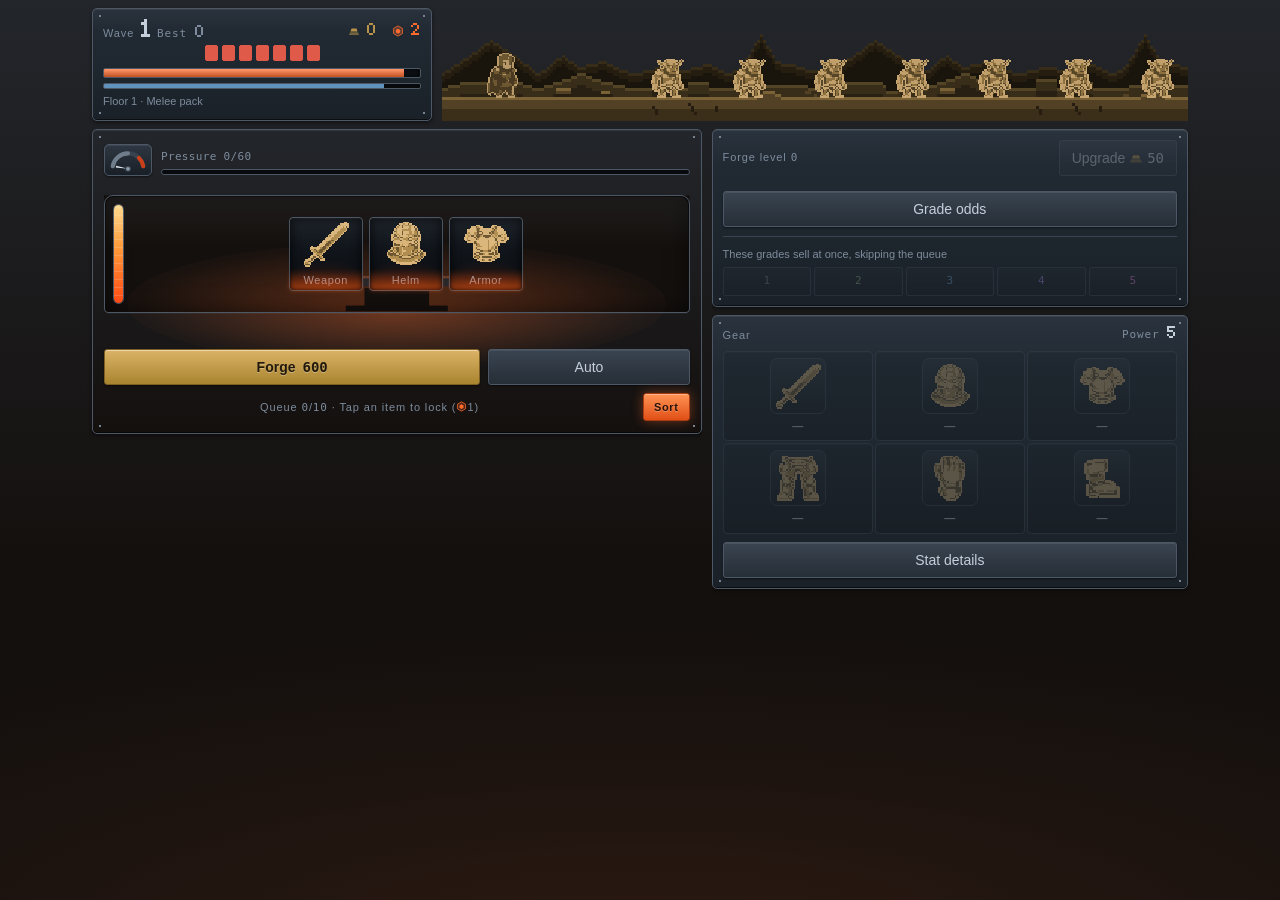
==== commit 18ec0523: "034 영어+한국어 (forge 9f805e49) + 028 제출 지시서" ====
--- a/src/forge.html
+++ b/src/forge.html
@@ -3,7 +3,7 @@
 <head>
 <meta charset="utf-8">
 <meta name="viewport" content="width=device-width,initial-scale=1,maximum-scale=1,user-scalable=no">
-<title>Hit Smith — 터져라! 대장간</title>
+<title data-s="doc.title">Hit Smith — 터져라! 대장간</title>
 <!-- 027 B-6: 브라우저는 시키지 않아도 /favicon.ico 를 긁어 간다. 그게 없으면
      콘솔에 404 가 한 건 남고, 022 배포 확인의 「콘솔 에러 0건」과 CrazyGames QA
      첫인상에 그대로 걸린다. 빈 data URI 한 줄이면 **요청 자체가 안 나간다** —
@@ -687,9 +687,9 @@
 
 <div class="panel">
   <div class="row">
-    <div><span class="dim">웨이브</span> <b class="num gv" id="wv">1</b><span id="wvg"></span>
+    <div><span class="dim" data-s="ui.wave">웨이브</span> <b class="num gv" id="wv">1</b><span id="wvg"></span>
       <span id="star" style="color:var(--g14)"></span>
-      <span class="dim num" style="font-size:11px"> 최고 <b id="top">0</b></span></div>
+      <span class="dim num" style="font-size:11px"> <span data-s="ui.best">최고</span> <b id="top">0</b></span></div>
     <div class="num" style="font-size:12px">
       <span style="color:var(--brass)"><svg class="ci"><use href="#s-gold"/></svg> <span id="gold">0</span></span>
       &nbsp;<span style="color:var(--ember)"><svg class="ci"><use href="#s-token"/></svg> <span id="tok">0</span></span>
@@ -715,7 +715,7 @@
      잰 「관문이 열린 뒤 승천까지의 죽은 꼬리 22시간」 가운데 일부는 **승천할 수
      있다는 걸 몰라서** 생겼을 수 있다. 조건이 찼을 때만, 굴리지 않고 보이는 자리에
      둔다. 누르면 확인은 016 의 상세 팝업 통(#popAsc)을 **그대로** 쓴다. -->
-<button id="asc" class="hot" style="width:100%;display:none">승천</button>
+<button id="asc" class="hot" style="width:100%;display:none" data-s="ui.ascend">승천</button>
 <div class="panel" id="forge">
   <!-- 화로 압력계: 바늘이 스핀마다 오르고 적색 구간에 닿으면 강제 정렬 -->
   <div id="pity">
@@ -743,13 +743,13 @@
     <!-- 033 ②: 대기열이 가득 차고 「정리」가 꺼져 있으면 이 버튼의 **글자만** 「대기열 정리」로
          바뀐다. 자리·크기·색(flex:2 · .primary)은 그대로라 TB8·AD6 이 보는 좌표가 안 움직인다.
          #chg 는 지우지 않고 숨긴다 — checklist 1a 가 그 자리를 읽는다. -->
-    <button id="spin" class="primary" style="flex:2"><span id="spinlbl">제련</span><span class="num" id="chg">0</span><span id="spinq"></span></button>
-    <button id="auto" style="flex:1">자동</button>
+    <button id="spin" class="primary" style="flex:2"><span id="spinlbl">제련 </span><span class="num" id="chg">0</span><span id="spinq"></span></button>
+    <button id="auto" style="flex:1" data-s="ui.auto">자동</button>
   </div>
-  <button id="ad" style="width:100%;margin-top:6px"><svg class="ci"><use href="#s-flame"/></svg><span id="adtxt">화로 지피기 — 충전 가득 + 배속</span></button>
+  <button id="ad" style="width:100%;margin-top:6px"><svg class="ci"><use href="#s-flame"/></svg><span id="adtxt" data-s="ui.stoke">화로 지피기 — 충전 가득 + 배속</span></button>
   <!-- 033 ①-b: 「정리」는 **대기열 줄 옆**이다(사용자 판정). 제련 줄은 한 픽셀도 안 건드린다.
        대기 숫자 바로 옆이라 무엇을 정리하는지가 한눈에 읽힌다. -->
-  <div class="dim qrow"><span>대기 <span class="num" id="qn">0</span>/<span class="num" id="qm">10</span> · 릴을 눌러 고정 (<svg class="ci" style="color:var(--ember)"><use href="#s-token"/></svg>1)</span><button id="autores">정리</button></div>
+  <div class="dim qrow"><span><span data-s="ui.queue">대기</span> <span class="num" id="qn">0</span>/<span class="num" id="qm">10</span> · <span data-s="ui.lockHint">릴을 눌러 고정</span> (<svg class="ci" style="color:var(--ember)"><use href="#s-token"/></svg>1)</span><button id="autores" data-s="ui.sort">정리</button></div>
   <button id="open" style="width:100%;margin-top:6px;display:none"></button>
 </div>
 </div><!-- /#focus -->
@@ -761,13 +761,13 @@
      보는 것이지 누르는 것이 아니라 뒤로 간다. 30vh 자체는 안 건드린다(010 비율). -->
 <div class="panel">
   <div class="row" style="margin-bottom:7px">
-    <span class="dim">제련 등급 <span class="num" id="lv">0</span></span>
-    <button id="up">강화 <svg class="ci" style="color:var(--brass)"><use href="#s-gold"/></svg> <span class="num" id="cost">50</span></button>
+    <span class="dim"><span data-s="ui.forgeLv">제련 등급</span> <span class="num" id="lv">0</span></span>
+    <button id="up"><span data-s="ui.upgrade">강화</span> <svg class="ci" style="color:var(--brass)"><use href="#s-gold"/></svg> <span class="num" id="cost">50</span></button>
   </div>
   <!-- 027 B-2: 승천 관문이 **아직** 안 찼을 때의 진행 문구. 조건이 차면 비고,
        그때는 #focus 의 승천 배너가 대신 말한다. -->
   <div id="ascgate" class="dim"></div>
-  <button id="bOdds" style="width:100%;margin-top:8px">등급 확률표</button>
+  <button id="bOdds" style="width:100%;margin-top:8px" data-s="pop.odds">등급 확률표</button>
   <!-- 027 B-1: 자동 판매 등급 체크. 칸 수가 등급 상한 cap() 을 따라 느는 것이라
        제련 등급과 한 자리가 맞다 — 설정 팝업이 아니라 여기가 제자리였다. -->
   <div id="asell"></div>
@@ -775,11 +775,11 @@
 
 <div class="panel">
   <div class="row" style="margin-bottom:7px">
-    <span class="dim">장비</span>
-    <span class="dim num">전투력 <b id="pw" style="color:var(--text)">0</b></span>
+    <span class="dim" data-s="ui.gear">장비</span>
+    <span class="dim num"><span data-s="ui.power">전투력</span> <b id="pw" style="color:var(--text)">0</b></span>
   </div>
   <div id="gear"></div>
-  <button id="bStats" style="width:100%;margin-top:8px">옵션 수치 상세</button>
+  <button id="bStats" style="width:100%;margin-top:8px" data-s="pop.stats">옵션 수치 상세</button>
 </div>
 </div><!-- /#manage -->
 </div><!-- /#tabForge -->
@@ -787,20 +787,20 @@
 <div class="tabpane" id="tabTower">
 <div class="panel" id="pTower" style="display:none">
   <div class="row" style="margin-bottom:7px">
-    <span class="dim">무한의 층 <span style="color:var(--g9)"><svg class="ci"><use href="#s-ticket"/></svg> <b class="num" id="tk">2</b></span></span>
-    <span class="dim num">최고 <b id="best" style="color:var(--text)">0</b>층</span>
+    <span class="dim"><span data-s="tower.title">무한의 층</span> <span style="color:var(--g9)"><svg class="ci"><use href="#s-ticket"/></svg> <b class="num" id="tk">2</b></span></span>
+    <span class="dim num"><span data-s="ui.best">최고</span> <b id="best" style="color:var(--text)">0</b><span data-s="tower.floor">층</span></span>
   </div>
   <!-- 던전 띠 (019): 013 타일 + 015 몹을 팔레트만 갈아 다시 쓴다. 새 그림 0장. -->
-  <div class="dband" id="tband"><i id="tguard"></i><b id="tfloor">미답</b></div>
-  <button id="tower" class="primary" style="width:100%">도전 — 오른 층만큼 별가루</button>
+  <div class="dband" id="tband"><i id="tguard"></i><b id="tfloor" data-s="tower.unvisited">미답</b></div>
+  <button id="tower" class="primary" style="width:100%" data-s="tower.challenge">도전 — 오른 층만큼 별가루</button>
 </div>
 </div><!-- /#tabTower -->
 
 <div class="tabpane" id="tabTech">
 <div class="panel" id="pTech" style="display:none">
   <div class="row" style="margin-bottom:8px">
-    <span class="dim">테크트리</span>
-    <span class="num" style="color:var(--g9)"><svg class="ci"><use href="#s-dust"/></svg> <span id="dust">0</span> 별가루</span>
+    <span class="dim" data-s="tech.title">테크트리</span>
+    <span class="num" style="color:var(--g9)"><svg class="ci"><use href="#s-dust"/></svg> <span id="dust">0</span> <span data-s="tech.dust">별가루</span></span>
   </div>
   <div id="tech"></div>
 </div>
@@ -809,17 +809,17 @@
 <!-- 하단 탭바. 최고 웨이브 10 전까지 **탭바 자체가 없다** (원칙 7).
      탭이 하나뿐인 탭바는 거짓말이다 — 게이트가 열리는 순간 셋이 함께 나타난다. -->
 <div id="tabs" style="display:none">
-  <button id="tbForge" class="on">제련</button>
-  <button id="tbTower">던전</button>
-  <button id="tbTech">테크</button>
+  <button id="tbForge" class="on" data-s="tab.forge">제련</button>
+  <button id="tbTower" data-s="tab.dungeon">던전</button>
+  <button id="tbTech" data-s="tab.tech">테크</button>
 </div>
 
 <div id="dice">
   <!-- 층 등반 (019): 숫자가 오르는 동안 띠가 한 주기 흐른다. 캔버스를 쓰지 않아
        절전과 무관하고, 색은 층수에서 무대와 같은 공식으로 파생한다. -->
-  <div class="dband" id="dband"><i id="dguard"></i><b id="dfloor">0층</b></div>
+  <div class="dband" id="dband"><i id="dguard"></i><b id="dfloor" data-s="tower.floor0">0층</b></div>
   <div style="text-align:center;margin-bottom:10px">
-    <div class="dim" id="dmsg">주사위를 굴려 보상 칸을 정하세요</div>
+    <div class="dim" id="dmsg" data-s="dice.hint">주사위를 굴려 보상 칸을 정하세요</div>
     <div id="dval">
       <svg class="die" id="ddie" data-v="0" viewBox="0 0 32 32">
         <rect x="2.6" y="2.6" width="26.8" height="26.8" rx="5" fill="#b9c3cf" stroke="#5b6673" stroke-width="1.6"/>
@@ -836,24 +836,24 @@
   </div>
   <div id="board"></div>
   <div class="row" style="margin-top:12px">
-    <button id="droll" class="primary" style="flex:1">굴리기</button>
-    <button id="dad" style="flex:1"><svg class="ci"><use href="#s-flame"/></svg>재굴림 <span id="dleft">2</span></button>
+    <button id="droll" class="primary" style="flex:1" data-s="dice.roll">굴리기</button>
+    <button id="dad" style="flex:1"><svg class="ci"><use href="#s-flame"/></svg><span data-s="dice.reroll">재굴림</span> <span id="dleft">2</span></button>
   </div>
-  <button id="dtake" style="width:100%;margin-top:6px;display:none">보상 받기</button>
+  <button id="dtake" style="width:100%;margin-top:6px;display:none" data-s="dice.claim">보상 받기</button>
 </div>
 
 <div id="cmp">
   <div class="dim" style="text-align:center;margin-bottom:8px">
-    남은 대기 <span class="num" id="qn2">0</span> · 교체하면 빠진 장비가 맨 앞에 남습니다
+    <span data-s="cmp.left">남은 대기</span> <span class="num" id="qn2">0</span> · <span data-s="cmp.note">교체하면 빠진 장비가 맨 앞에 남습니다</span>
     <div id="cstat" class="num" style="margin-top:4px;color:var(--text)"></div>
   </div>
   <div class="card" id="cOld"></div>
   <div class="card new" id="cNew"></div>
   <div class="row">
-    <button id="bSell" style="flex:1">판매</button>
-    <button id="bEquip" class="primary" style="flex:1">교체</button>
+    <button id="bSell" style="flex:1" data-s="cmp.sell">판매</button>
+    <button id="bEquip" class="primary" style="flex:1" data-s="cmp.swap">교체</button>
   </div>
-  <button id="cclose" style="width:100%;margin-top:6px">닫기 — 화면 확인</button>
+  <button id="cclose" style="width:100%;margin-top:6px" data-s="cmp.close">닫기 — 화면 확인</button>
 </div>
 
 <!-- 026: 광고 중 입력 차단막. 통을 새로 만드는 것이 아니라 «막» 하나다. -->
@@ -862,11 +862,11 @@
 <!-- ══ 상세 팝업 (016) ══ 통 하나 · 절 넷. 메인에서 덜어낸 표와 상세가 여기 산다.
      절들은 닫혀 있어도 DOM 에 그대로 있어 render() 와 checklist 선택자가 살아 있다. -->
 <div id="pop">
-  <div class="pophead"><b id="ptitle"></b><button id="pclose">닫기</button></div>
+  <div class="pophead"><b id="ptitle"></b><button id="pclose" data-s="pop.close">닫기</button></div>
   <div id="pstat" class="num"></div>
   <div class="popsec" id="popOdds">
-    <div class="odds"><span class="ol">기본</span><div class="obar" id="ob0"></div></div>
-    <div class="odds"><span class="ol">3연</span><div class="obar" id="ob2"></div></div>
+    <div class="odds"><span class="ol" data-s="odds.base">기본</span><div class="obar" id="ob0"></div></div>
+    <div class="odds"><span class="ol" data-s="odds.three">3연</span><div class="obar" id="ob2"></div></div>
     <div id="olegend"></div>
   </div>
   <div class="popsec" id="popStats"><div id="stats"></div></div>
@@ -875,7 +875,7 @@
        016 의 통 하나를 계속 쓴다. -->
   <div class="popsec" id="popAsc">
     <div class="dim" id="ascTxt"></div>
-    <button id="ascGo" class="hot" style="width:100%;margin-top:10px">승천한다</button>
+    <button id="ascGo" class="hot" style="width:100%;margin-top:10px" data-s="asc.do">승천한다</button>
   </div>
   <div id="popend"></div>
 </div>
@@ -891,6 +891,234 @@
    **바이트 단위로 보존**한다. 표시·디자인 작업은 이 구획을 만지지 않는다.
    days.js 출력이 바이트 단위로 같아야 한다는 것이 이 구획의 계약이다.
    ═══════════════════════════════════════════════════════════════════ */
+/* ══ 글자 표 (034) ══════════════════════════════════════════════════════════
+   화면에 나가는 모든 글자가 여기 있다. **데이터만** — 여기에 로직을 두지 않는다.
+   ⚠ 이 표는 CORE 맨 앞에 있지만 «계산»에는 한 글자도 안 쓰인다. `days.js` 는
+     하네스에서 CORE 만 돌리는데, 하네스에는 `navigator` 가 없어 LANG 이 'ko' 로
+     떨어진다 — 그래서 기본 출력이 034 전과 바이트 동일하다.
+   ⚠ `{0}` `{1}` 은 자리표다. 말의 **순서**가 언어마다 다르기 때문에 필요하다
+     (ko 「13등급」 ↔ en 「Grade 13」). `t(key, a, b)` 가 순서대로 끼운다.
+   ⚠ 모르는 키는 **키 이름 그대로** 돌려준다(빈칸으로 삼키지 않는다). 화면에 점이
+     찍힌 영어 키가 보이면 그 자리가 표에서 빠진 것이다 — 검사가 그것을 본다.
+   ⚠ 영어 금지어(원칙 7 의 영어판): spin · slot · reel · jackpot · bet · gamble ·
+     lucky · casino · payout · win big. 「릴」은 **item** 으로 옮긴다. */
+const STR={ko:{
+  /* ── 뼈대 ── */
+  'doc.title':'Hit Smith — 터져라! 대장간',
+  'tab.forge':'제련', 'tab.dungeon':'던전', 'tab.tech':'테크',
+  /* ── 부위 ── */
+  'part.weapon':'무기','part.head':'모자','part.body':'상의',
+  'part.legs':'하의','part.hands':'장갑','part.feet':'신발',
+  'wt.melee':'근접','wt.ranged':'원거리',
+  /* ── 각인 ── */
+  'sp.exec.nm':'처형',  'sp.exec.d':'적 체력 25% 이하에 피해 ×1.8',
+  'sp.rage.nm':'광폭',  'sp.rage.d':'내 체력 50% 이하에 피해 ×1.5',
+  'sp.regen.nm':'재생', 'sp.regen.d':'초당 최대 체력 2% 회복',
+  'sp.pierce.nm':'관통','sp.pierce.d':'맞지 않는 피해 옵션도 절반 적용',
+  'sp.label':'각인',
+  /* ── 옵션 (`.s` 는 장비 칸에 들어가는 짧은 꼴) ── */
+  'opt.crit':'치명타 확률',  'opt.crit.s':'치명',
+  'opt.cdmg':'치명타 피해',  'opt.cdmg.s':'치명',
+  'opt.aspd':'공격 속도',    'opt.aspd.s':'공격',
+  'opt.dbl':'더블 어택',     'opt.dbl.s':'더블',
+  'opt.melee':'근접 피해',   'opt.melee.s':'근접',
+  'opt.ranged':'원거리 피해','opt.ranged.s':'원거',
+  'opt.hp':'체력',          'opt.hp.s':'체력',
+  'opt.block':'블록 확률',   'opt.block.s':'블록',
+  'opt.leech':'생명력 흡수', 'opt.leech.s':'생명',
+  'opt.gold':'골드 획득',    'opt.gold.s':'골드',
+  /* ── 테크 ── */
+  'tech.spd.nm':'충전 속도',  'tech.spd.d':'주기 -0.8%',
+  'tech.cap.nm':'저장 한도',  'tech.cap.d':'충전 +30칸',
+  'tech.sell.nm':'판매 금액', 'tech.sell.d':'+1.5%',
+  'tech.cost.nm':'강화 비용', 'tech.cost.d':'-0.5%',
+  'tech.gold.nm':'골드 획득', 'tech.gold.d':'+1.5%',
+  'tech.align.nm':'정렬 보정','tech.align.d':'일치 +0.25%',
+  'tech.title':'테크트리', 'tech.dust':'별가루', 'tech.done':'완료',
+  /* ── 주사위 칸 ── */
+  'tile.dust':'별가루','tile.gold':'골드','tile.tok':'고정 토큰','tile.chg':'충전 가득',
+  'tile.full':'가득',
+  /* ── HUD · 제련 ── */
+  'ui.wave':'웨이브', 'ui.best':'최고', 'ui.power':'전투력',
+  'ui.forge':'제련', 'ui.auto':'자동', 'ui.sort':'정리', 'ui.ascend':'승천',
+  'ui.stoke':'화로 지피기 — 충전 가득 + 배속',
+  'ui.boost':'1.5배속 {0}분 남음',
+  'ui.queue':'대기', 'ui.lockHint':'릴을 눌러 고정',
+  'ui.forgeLv':'제련 등급', 'ui.upgrade':'강화', 'ui.gear':'장비',
+  'ui.grade':'{0}등급', 'ui.base':'기본 {0}',
+  'ui.sortQueue':'대기열 정리', 'ui.sortNow':'정리하기 ({0})',
+  'ui.queueFull':'대기 가득 — 정리해야 계속 제련',
+  'ui.stat':'전투력 {0} · 웨이브 {1} · ',
+  'ui.pityFull':'▣ 임계압 — 다음 제련은 전 릴 정렬',
+  'ui.pity':'화로압 {0}/{1}',
+  'ui.autosellHd':'이 등급은 대기열을 거치지 않고 바로 판매',
+  /* ── 제련 판정문 ── */
+  'msg.item':'{0} {1} {2}',
+  'msg.autosell':'{0} — 자동 판매 ',
+  'msg.pity':'▣ 임계압 정렬 — {0}',
+  'msg.match':'◆ {0}연 정렬 — {1}',
+  'msg.match2':'◇ 2연 — {0}',
+  'msg.sorted.equip':'자동 정리 — {0} 장착',
+  'msg.sorted.sold':' · {0} 판매 ',
+  'msg.sorted.sell':'자동 정리 — {0} 판매 ',
+  /* ── 적 ── */
+  'foe.floor':'{0}층 · {1}',
+  'foe.melee':'근접 무리','foe.ranged':'원거리 무리','foe.mix':'혼합 무리',
+  /* ── 비교 팝업 ── */
+  'cmp.worn':'착용 중','cmp.queued':'대기열','cmp.empty':'비어 있음',
+  'cmp.delta':'교체 시 전투력','cmp.sell':'판매','cmp.swap':'교체',
+  'cmp.equipTry':'교체해서 껴보기','cmp.equip':'장착',
+  'cmp.left':'남은 대기','cmp.note':'교체하면 빠진 장비가 맨 앞에 남습니다',
+  'cmp.close':'닫기 — 화면 확인',
+  /* ── 팝업 ── */
+  'pop.odds':'등급 확률표','pop.stats':'옵션 수치 상세','pop.asc':'승천','pop.close':'닫기',
+  'odds.base':'기본','odds.three':'3연',
+  'odds.title':'{0}등급 {1}%',
+  'stats.atk':'공격력','stats.hp':'체력',
+  /* ── 승천 ── */
+  'asc.capAll':'모든 등급 개방 · 승천까지 제련 ',
+  'asc.needWave':'승천까지 ','asc.needWave2':'웨이브',
+  'asc.reach':' 도달 필요',
+  'asc.curBest':'(현재 최고 {0})',
+  'asc.banner':'승천 ★{0} — 수치 ×{1} · 옵션 상한 ×{2}',
+  'asc.reels':' · 릴 {0}개',
+  'asc.sellAll':'장비 {0}개가 전부 팔리고 제련 등급이 0으로 돌아갑니다.',
+  'asc.again':'등급 상한은 다시 5등급부터 — 같은 길을 더 강한 장비로 다시 오릅니다.',
+  'asc.gain':' · 기본 수치 ×{0}',
+  'asc.gain2':' · 옵션 상한 ×{0} · 대기창 {1}칸',
+  'asc.reels2':' · 릴 {0}개 → {1}개',
+  'asc.do':'승천한다',
+  'asc.confirm':'승천 ★{0}\n\n장비 {1}개가 전부 팔리고 제련 등급이 0으로 돌아갑니다.\n등급 상한은 다시 5등급부터 — 같은 길을 더 강한 장비로 다시 오릅니다.\n\n장비 기본 수치 ×{2}, 옵션 상한 ×{3}, 대기창 {4}칸',
+  'asc.confirmReels':'\n릴 {0}개 → {1}개',
+  'asc.confirmGo':'\n\n계속할까요?',
+  'swap.confirm':'{0}등급을 {1}등급으로 교체합니다.\n{2}등급 낮습니다. 계속할까요?',
+  /* ── 강화 안내 ── */
+  'up.next':'제련 ','up.next2':' 강화 시 ','up.next3':' 개방',
+  'up.canAsc':'승천 가능',
+  'up.capAll':'모든 등급 개방 · 세부등급 상승 중 · 제련 ',
+  'up.needWave':'승천까지 ','up.needWave2':' 도달 필요 (현재 최고 {0})',
+  /* ── 무한의 층 · 주사위 ── */
+  'tower.title':'무한의 층','tower.best':'최고 {0}층','tower.unvisited':'미답',
+  'tower.floor':'층','tower.floor0':'0층',
+  'tower.challenge':'도전 — 오른 층만큼 별가루',
+  'tower.reached':'{0}층 도달 — 주사위를 굴리세요',
+  'dice.hint':'주사위를 굴려 보상 칸을 정하세요',
+  'dice.roll':'굴리기','dice.reroll':'재굴림','dice.claim':'보상 받기',
+  'dice.landed':'{0} {1} — 받거나 광고로 다시 굴리기',
+  'dice.take':'{0} 받기'
+},en:{
+  'doc.title':'Hit Smith',
+  'tab.forge':'Forge', 'tab.dungeon':'Dungeon', 'tab.tech':'Tech',
+  'part.weapon':'Weapon','part.head':'Helm','part.body':'Armor',
+  'part.legs':'Greaves','part.hands':'Gloves','part.feet':'Boots',
+  'wt.melee':'Melee','wt.ranged':'Ranged',
+  'sp.exec.nm':'Execute',  'sp.exec.d':'×1.8 damage below 25% enemy HP',
+  'sp.rage.nm':'Frenzy',   'sp.rage.d':'×1.5 damage below 50% own HP',
+  'sp.regen.nm':'Regen',   'sp.regen.d':'Restore 2% max HP per second',
+  'sp.pierce.nm':'Pierce', 'sp.pierce.d':'Off-type damage stats apply at half',
+  'sp.label':'Rune',
+  'opt.crit':'Crit chance',  'opt.crit.s':'Crit',
+  'opt.cdmg':'Crit damage',  'opt.cdmg.s':'Crit',
+  'opt.aspd':'Attack speed', 'opt.aspd.s':'Speed',
+  'opt.dbl':'Double strike', 'opt.dbl.s':'Double',
+  'opt.melee':'Melee damage','opt.melee.s':'Melee',
+  'opt.ranged':'Ranged damage','opt.ranged.s':'Ranged',
+  'opt.hp':'Health',         'opt.hp.s':'HP',
+  'opt.block':'Block chance','opt.block.s':'Block',
+  'opt.leech':'Lifesteal',   'opt.leech.s':'Leech',
+  'opt.gold':'Gold gain',    'opt.gold.s':'Gold',
+  'tech.spd.nm':'Charge rate', 'tech.spd.d':'Cycle -0.8%',
+  'tech.cap.nm':'Charge cap',  'tech.cap.d':'Charge +30',
+  'tech.sell.nm':'Sell price', 'tech.sell.d':'+1.5%',
+  'tech.cost.nm':'Upgrade cost','tech.cost.d':'-0.5%',
+  'tech.gold.nm':'Gold gain',  'tech.gold.d':'+1.5%',
+  'tech.align.nm':'Match bonus','tech.align.d':'Match +0.25%',
+  'tech.title':'Tech tree', 'tech.dust':'Stardust', 'tech.done':'Maxed',
+  'tile.dust':'Stardust','tile.gold':'Gold','tile.tok':'Lock token','tile.chg':'Full charge',
+  'tile.full':'Full',
+  'ui.wave':'Wave', 'ui.best':'Best', 'ui.power':'Power',
+  'ui.forge':'Forge', 'ui.auto':'Auto', 'ui.sort':'Sort', 'ui.ascend':'Ascend',
+  'ui.stoke':'Stoke the forge — full charge + speed',
+  'ui.boost':'1.5x speed, {0} min left',
+  'ui.queue':'Queue', 'ui.lockHint':'Tap an item to lock',
+  'ui.forgeLv':'Forge level', 'ui.upgrade':'Upgrade', 'ui.gear':'Gear',
+  'ui.grade':'Grade {0}', 'ui.base':'Base {0}',
+  'ui.sortQueue':'Sort queue', 'ui.sortNow':'Sort now ({0})',
+  'ui.queueFull':'Queue full — sort it to keep forging',
+  'ui.stat':'Power {0} · Wave {1} · ',
+  'ui.pityFull':'▣ Critical — next forge matches every item',
+  'ui.pity':'Pressure {0}/{1}',
+  'ui.autosellHd':'These grades sell at once, skipping the queue',
+  'msg.item':'{0} {1} {2}',
+  'msg.autosell':'{0} — auto-sold ',
+  'msg.pity':'▣ Critical match — {0}',
+  'msg.match':'◆ {0} matched — {1}',
+  'msg.match2':'◇ 2 matched — {0}',
+  'msg.sorted.equip':'Sorted: kept {0}',
+  'msg.sorted.sold':' · sold {0} ',
+  'msg.sorted.sell':'Sorted: sold {0} ',
+  'foe.floor':'Floor {0} · {1}',
+  'foe.melee':'Melee pack','foe.ranged':'Ranged pack','foe.mix':'Mixed pack',
+  'cmp.worn':'Equipped','cmp.queued':'In queue','cmp.empty':'Empty',
+  'cmp.delta':'Power after swap','cmp.sell':'Sell','cmp.swap':'Swap',
+  'cmp.equipTry':'Swap and try it','cmp.equip':'Equip',
+  'cmp.left':'Queue left','cmp.note':'Swapping leaves the old piece at the front',
+  'cmp.close':'Back to forge',
+  'pop.odds':'Grade odds','pop.stats':'Stat details','pop.asc':'Ascend','pop.close':'Close',
+  'odds.base':'Base','odds.three':'3 matched',
+  'odds.title':'Grade {0} {1}%',
+  'stats.atk':'Attack','stats.hp':'Health',
+  'asc.capAll':'All grades open · Ascend at Forge Lv ',
+  'asc.needWave':'Reach wave ','asc.needWave2':'',
+  'asc.reach':' to ascend',
+  'asc.curBest':'(best {0})',
+  'asc.banner':'Ascend ★{0} — stats ×{1} · stat cap ×{2}',
+  'asc.reels':' · {0} per forge',
+  'asc.sellAll':'All {0} pieces are sold and forge level returns to 0.',
+  'asc.again':'Grade cap starts at 5 again — the same climb with stronger gear.',
+  'asc.gain':' · base stats ×{0}',
+  'asc.gain2':' · stat cap ×{0} · queue {1}',
+  'asc.reels2':' · per forge {0} → {1}',
+  'asc.do':'Ascend',
+  'asc.confirm':'Ascend ★{0}\n\nAll {1} pieces are sold and forge level returns to 0.\nGrade cap starts at 5 again — the same climb with stronger gear.\n\nBase stats ×{2}, stat cap ×{3}, queue {4}',
+  'asc.confirmReels':'\nItems per forge {0} → {1}',
+  'asc.confirmGo':'\n\nContinue?',
+  'swap.confirm':'Swapping grade {0} for grade {1}.\nThat is {2} grades lower. Continue?',
+  'up.next':'Forge Lv ','up.next2':' opens ','up.next3':'',
+  'up.canAsc':'Ready to ascend',
+  'up.capAll':'All grades open · tiers rising · ascend at Forge Lv ',
+  'up.needWave':'Reach wave ','up.needWave2':' to ascend (best {0})',
+  'tower.title':'Endless Tower','tower.best':'Best floor {0}','tower.unvisited':'Unvisited',
+  'tower.floor':'F','tower.floor0':'Floor 0',
+  'tower.challenge':'Challenge — stardust by floor reached',
+  'tower.reached':'Floor {0} reached — roll the dice',
+  'dice.hint':'Roll the dice to pick a reward',
+  'dice.roll':'Roll','dice.reroll':'Reroll','dice.claim':'Claim',
+  'dice.landed':'{0} {1} — take it, or watch an ad to roll again',
+  'dice.take':'Take {0}'
+}};
+/* 언어는 **기기가 정한다** — 설정 화면을 만들지 않는다(027 이 걷어낸 자리다).
+   `?lang=` 은 시험용 덮어쓰기다. `navigator` 가 없는 환경(하네스)은 ko 로 떨어진다
+   — `days.js` 기본 출력이 034 전과 바이트 동일해야 하기 때문이다. */
+const LANG=(function(){
+  try{
+    if(typeof location!=='undefined'&&location.search){
+      const m=/[?&]lang=(ko|en)/.exec(location.search); if(m) return m[1];
+    }
+    if(typeof navigator!=='undefined'&&navigator.language)
+      return /^ko/i.test(navigator.language)?'ko':'en';
+  }catch(e){}
+  return 'ko';
+})();
+// 모르는 키는 키 이름 그대로 나온다 — 빠진 자리를 화면이 스스로 고발하게 둔다.
+function t(k){
+  const T=STR[LANG]||STR.ko, v=T[k];
+  if(v===undefined) return k;
+  if(arguments.length<2) return v;
+  const a=arguments;
+  return v.replace(/\{(\d)\}/g,function(_,i){ const x=a[+i+1]; return x===undefined?'':x; });
+}
+
 /* ══ 데이터 ══ */
 // id 는 곧 SVG 심볼 이름이다 (#s-<id>-<실루엣 단계>). 이모지 아이콘은 없다.
 const PARTS=[
@@ -1078,13 +1306,14 @@
     if(b>0) els.forEach((e,i)=>{ if(res[i]===part) e.classList.add('hit'); });
     const it=makeItem(PARTS[part].id,rollGrade(b));
     const m=document.getElementById('msg');
-    const tag=`${PARTS[part].nm} ${it.g}등급 ${ROMAN[it.lv]}`;
+    // 034 판정 ⓐ: 문자열 → t() 교체. 뽑힌 부위·등급·세부등급은 그대로다.
+    const tag=t('msg.item',t('part.'+PARTS[part].id),t('ui.grade',it.g),ROMAN[it.lv]);
     if(S.asell[it.g-1]){                 // 자동 판매: 대기열을 거치지 않는다
       S.gold += sellPrice(it);
-      m.innerHTML=`${tag} — 자동 판매 ${ciGold()}${fmt(sellPrice(it))}`; m.className='';
+      m.innerHTML=t('msg.autosell',tag)+ciGold()+fmt(sellPrice(it)); m.className='';
     }else{
       S.queue.push(it);
-      m.textContent = pityHit?`▣ 임계압 정렬 — ${tag}` : b>=2?`◆ ${best}연 정렬 — ${tag}` : b===1?`◇ 2연 — ${tag}` : tag;
+      m.textContent = pityHit?t('msg.pity',tag) : b>=2?t('msg.match',best,tag) : b===1?t('msg.match2',tag) : tag;
       m.className = (pityHit||b>=2)?'big':'';
     }
     S.lockIdx=-1; spinning=false; render();
@@ -1099,8 +1328,9 @@
   foeMax=120*Math.pow(1.12,S.wave-1); foeHP=foeMax;
   foeKind = S.wave%3===0?'ranged':(S.wave%3===1?'melee':'mix');
   pHP=stats(S.equip).hp;
+  // 034 판정 ⓐ: 문자열 → t() 교체. 수식·분기·순서는 한 글자도 안 바뀌었다.
   document.getElementById('foes').textContent =
-    `${S.wave}층 · ${foeKind==='melee'?'근접 무리':foeKind==='ranged'?'원거리 무리':'혼합 무리'}`;
+    t('foe.floor',S.wave,foeKind==='melee'?t('foe.melee'):foeKind==='ranged'?t('foe.ranged'):t('foe.mix'));
   buildFoes();
 }
 function tick(){
@@ -1132,8 +1362,8 @@
   const old=S.equip[nw.part]||null;
   if(action==='equip'){
     if(old && nw.g<=old.g-2 && !nw.wn){
-      if(!confirm(`${old.g}등급을 ${nw.g}등급으로 교체합니다.
-${old.g-nw.g}등급 낮습니다. 계속할까요?`)) return;
+      // 034: 문자열만 표로 옮긴다 — 조건·분기·순서는 한 글자도 안 바뀌었다.
+      if(!confirm(t('swap.confirm',old.g,nw.g,old.g-nw.g))) return;
       nw.wn=1;   // 같은 장비로는 다시 묻지 않는다 (왕복 시 반복 경고 방지)
     }
     S.queue.shift();
@@ -1159,10 +1389,10 @@
 function ascend(){
   if(!canAscend()) return;
   const list=Object.values(S.equip).concat(S.queue);
-  if(!confirm(`승천 ★${S.star+1}\n\n장비 ${list.length}개가 전부 팔리고 제련 등급이 0으로 돌아갑니다.\n`+
-    `등급 상한은 다시 5등급부터 — 같은 길을 더 강한 장비로 다시 오릅니다.\n\n`+
-    `장비 기본 수치 ×${(4**(S.star+1))}, 옵션 상한 ×${(1+(S.star+1)*0.6).toFixed(1)}, 대기창 ${qmax()+1}칸` +
-    (REELS()<5?`\n릴 ${REELS()}개 → ${REELS()+1}개`:'') + `\n\n계속할까요?`)) return;
+  // 034: 문자열만 표로 옮긴다 — 조건·분기·순서는 한 글자도 안 바뀌었다.
+  if(!confirm(t('asc.confirm',S.star+1,list.length,4**(S.star+1),
+      (1+(S.star+1)*0.6).toFixed(1),qmax()+1)
+    + (REELS()<5?t('asc.confirmReels',REELS(),REELS()+1):'') + t('asc.confirmGo'))) return;
   list.forEach(it=>S.gold+=sellPrice(it));
   S.equip={}; S.queue=[]; S.lv=0; S.star++; S.wave=1; S.peak=0; S.lockIdx=-1;
   buildReels(); newWave(); render();
@@ -1842,7 +2072,7 @@
 // .hit 클래스로 화염·불티 애니메이션이 1회 재생된다.
 function drawReel(el,idx,locked){
   el.innerHTML=`<i class="fl"></i><i class="sk"></i>`
-    + icoPix(PARTS[idx].id,0,REEL_SCALE()) + `<div class="nm">${PARTS[idx].nm}</div>`;
+    + icoPix(PARTS[idx].id,0,REEL_SCALE()) + `<div class="nm">${t('part.'+PARTS[idx].id)}</div>`;
   el.dataset.p=idx; el.classList.toggle('lock',!!locked);
 }
 
@@ -1906,30 +2136,30 @@
 function opRows(it,wt){
   return Object.entries(it.ops).map(([k,v])=>{
     const dead = (k==='melee'&&wt==='ranged')||(k==='ranged'&&wt==='melee');
-    return `<div class="${dead?'dead':''}"><span class="k">${OPT[k].nm}</span>
+    return `<div class="${dead?'dead':''}"><span class="k">${t('opt.'+k)}</span>
       <span class="v num">+${v}%</span></div>`;}).join('');
 }
 function cardHTML(it,label){
-  if(!it) return `<h3>${label}</h3><div class="dim">비어 있음</div>`;
+  if(!it) return `<h3>${label}</h3><div class="dim">${t('cmp.empty')}</div>`;
   const P=PARTS.find(p=>p.id===it.part);
   return `<h3>${label}</h3>
     <div class="hd">${plate(it.part,it.g)}
-      <div class="row" style="flex:1"><span>${P.nm}${it.wt?` · ${it.wt==='melee'?'근접':'원거리'}`:''}</span>
-      <b style="color:${GC[it.g]}">${it.g}등급 <span class="rm">${ROMAN[it.lv||1]}</span></b></div></div>
-    <div class="pw num">기본 ${fmt(it.base)}</div>
+      <div class="row" style="flex:1"><span>${t('part.'+P.id)}${it.wt?` · ${t('wt.'+it.wt)}`:''}</span>
+      <b style="color:${GC[it.g]}">${t('ui.grade',it.g)} <span class="rm">${ROMAN[it.lv||1]}</span></b></div></div>
+    <div class="pw num">${t('ui.base',fmt(it.base))}</div>
     <div class="oplist">${opRows(it,it.wt||(S.equip.weapon&&S.equip.weapon.wt))}</div>
-    ${it.sp?`<div class="sp"><b>각인 · ${SP[it.sp].nm}</b> <span>${SP[it.sp].d}</span></div>`:''}`;
+    ${it.sp?`<div class="sp"><b>${t('sp.label')} · ${t('sp.'+it.sp+'.nm')}</b> <span>${t('sp.'+it.sp+'.d')}</span></div>`:''}`;
 }
 function openCmp(){
   if(!S.queue.length){ document.getElementById('cmp').classList.remove('on'); return; }
   const nw=S.queue[0], old=S.equip[nw.part]||null;
   const after={...S.equip,[nw.part]:nw};
   const d=power(after)-power(S.equip);
-  document.getElementById('cOld').innerHTML=cardHTML(old,'착용 중');
-  document.getElementById('cNew').innerHTML=cardHTML(nw,'대기열')+
-    `<div class="pw">교체 시 전투력 <span class="delta ${d>=0?'up':'down'} num">${d>=0?'+':'-'}${fmt(Math.abs(d))}</span></div>`;
-  document.getElementById('bSell').innerHTML=`판매 ${ciGold()}${fmt(sellPrice(nw))}`;
-  document.getElementById('bEquip').textContent=old?'교체해서 껴보기':'장착';
+  document.getElementById('cOld').innerHTML=cardHTML(old,t('cmp.worn'));
+  document.getElementById('cNew').innerHTML=cardHTML(nw,t('cmp.queued'))+
+    `<div class="pw">${t('cmp.delta')} <span class="delta ${d>=0?'up':'down'} num">${d>=0?'+':'-'}${fmt(Math.abs(d))}</span></div>`;
+  document.getElementById('bSell').innerHTML=`${t('cmp.sell')} ${ciGold()}${fmt(sellPrice(nw))}`;
+  document.getElementById('bEquip').textContent=old?t('cmp.equipTry'):t('cmp.equip');
   document.getElementById('qn2').textContent=S.queue.length;
   document.getElementById('cmp').classList.add('on');
 }
@@ -1987,20 +2217,24 @@
   // 숨기지 않고 **비운다**: `display:none` 인 글자도 `textContent` 에는 남아서 버튼의
   // 글자를 읽는 쪽에 「제련 50대기열 정리」로 보인다(실측). 빈 span 은 CSS 가 자리에서
   // 뺀다(`#spin>span:empty{display:none}`) — 간격도 안 생긴다.
-  document.getElementById('spinlbl').textContent=qClear?'':'제련';
+  /* 034 판정 ⓑ: 033 이 「제련600」으로 붙여 놓은 회귀를 되돌린다. `#spin` 의 flex gap
+     은 **눈에만** 간격을 주고 글자에는 공백이 없었다 — 복사하면 「제련600」이고 읽어
+     주는 기계도 그렇게 읽는다. 말 끝에 공백 하나를 둔다(ko 「제련 600」·en 「Forge 600」).
+     ⚠ 이 자리는 `data-s` 를 쓰지 않는다 — i18nDom 이 공백 없는 말로 덮어쓰기 때문이다. */
+  document.getElementById('spinlbl').textContent=qClear?'':t('ui.forge')+' ';
   if(qClear) document.getElementById('chg').textContent='';
-  document.getElementById('spinq').textContent=qClear?'대기열 정리':'';
+  document.getElementById('spinq').textContent=qClear?t('ui.sortQueue'):'';
   document.getElementById('spin').disabled=qClear?false:(S.charge<1||qFull);
   document.getElementById('autores').className=S.autoRes?'hot':'';
   document.getElementById('tower').disabled=S.tk<1;
   document.getElementById('open').style.display=S.queue.length?'block':'none';
-  document.getElementById('open').textContent=`정리하기 (${S.queue.length})`;
-  if(S.queue.length>=qmax()) document.getElementById('msg').textContent='대기 가득 — 정리해야 계속 제련';
+  document.getElementById('open').textContent=t('ui.sortNow',S.queue.length);
+  if(S.queue.length>=qmax()) document.getElementById('msg').textContent=t('ui.queueFull');
   const cs=document.getElementById('cstat');
-  if(cs) cs.innerHTML=`전투력 ${fmt(power(S.equip))} · 웨이브 ${S.wave} · ${ciGold()}${fmt(S.gold)}`;
+  if(cs) cs.innerHTML=t('ui.stat',fmt(power(S.equip)),S.wave)+ciGold()+fmt(S.gold);
   // 상세 팝업도 같은 줄을 든다 — 열려 있는 동안 판단 근거가 화면에서 사라지지 않는다 (016).
   const ps=document.getElementById('pstat');
-  if(ps) ps.innerHTML=`전투력 ${fmt(power(S.equip))} · 웨이브 ${S.wave} · ${ciGold()}${fmt(S.gold)}`;
+  if(ps) ps.innerHTML=t('ui.stat',fmt(power(S.equip)),S.wave)+ciGold()+fmt(S.gold);
   // 화로 압력계 — 폭(막대)과 바늘 각도만 갱신한다. innerHTML 재구성 없음.
   const pv=Math.min(100,S.pity/PITY()*100);
   const pf=document.getElementById('pityfill');
@@ -2008,23 +2242,23 @@
   pf.className=S.pity>=PITY()?'full':'';
   document.getElementById('pneedle').style.transform='rotate('+(-80+pv*1.6)+'deg)';
   document.getElementById('pitytxt').textContent=
-    S.pity>=PITY()?'▣ 임계압 — 다음 제련은 전 릴 정렬':`화로압 ${S.pity}/${PITY()}`;
+    S.pity>=PITY()?t('ui.pityFull'):t('ui.pity',S.pity,PITY());
   // 세로 온도계 = 남은 충전 (표시 전용, 수치는 그대로)
   document.getElementById('thermf').style.height=
     Math.min(100,S.charge/CHG_MAX()*100)+'%';
   const ad=document.getElementById('ad'), adt=document.getElementById('adtxt');
   if(boosted()){ ad.className='hot';
-    adt.textContent=`1.5배속 ${Math.ceil((S.boost-Date.now())/60000)}분 남음`; }
+    adt.textContent=t('ui.boost',Math.ceil((S.boost-Date.now())/60000)); }
   // 첫 화면에는 분 단위를 쓰지 않는다 (원칙 7 — 시간 압박 표기 금지).
   // 잔여 분은 배속이 도는 동안에만 위 줄에서 보여 준다.
-  else { ad.className=''; adt.textContent='화로 지피기 — 충전 가득 + 배속'; }
+  else { ad.className=''; adt.textContent=t('ui.stoke'); }
   platUI();                                  // 026 — 광고 버튼의 존재·활성은 여기서만 정한다
 }
 function render(){
   renderFast();
 
   document.getElementById('asell').innerHTML=
-    `<div class="hd">이 등급은 대기열을 거치지 않고 바로 판매</div><div class="ck">`+
+    `<div class="hd">${t('ui.autosellHd')}</div><div class="ck">`+
     GC.slice(1,cap()+1).map((c,i)=>
       `<label class="${S.asell[i]?'on':''}" style="color:${c}" data-g="${i}">${i+1}</label>`
     ).join('')+`</div>`;
@@ -2035,22 +2269,22 @@
     const it=S.equip[p.id];
     if(!it) return `<div class="slot empty">${plate(p.id,0)}<div class="gd">—</div></div>`;
     return `<div class="slot">${plate(p.id,it.g)}
-      <div class="gd" style="color:${GC[it.g]}">${it.g}등급 <span class="rm">${ROMAN[it.lv||1]}</span></div>
-      <div class="op">${Object.keys(it.ops).map(k=>OPT[k].nm.slice(0,2)).join('·\u200B')}</div></div>`;
+      <div class="gd" style="color:${GC[it.g]}">${t('ui.grade',it.g)} <span class="rm">${ROMAN[it.lv||1]}</span></div>
+      <div class="op">${Object.keys(it.ops).map(k=>t('opt.'+k+'.s')).join('·\u200B')}</div></div>`;
   }).join('');
 
   // 착용 중 합계. 무기 타입과 안 맞는 옵션은 죽은 표시.
   const s=stats(S.equip);
-  const rows=[['공격력',Math.round(s.dps),''],['체력',Math.round(s.hp),'']];
+  const rows=[[t('stats.atk'),Math.round(s.dps),''],[t('stats.hp'),Math.round(s.hp),'']];
   OPTKEYS.forEach(k=>{
     const v=s.o[k]||0; if(!v) return;
     const dead=(k==='melee'&&s.wt==='ranged')||(k==='ranged'&&s.wt==='melee');
-    rows.push([OPT[k].nm,'+'+v.toFixed(1)+'%',dead?'off':'']);});
+    rows.push([t('opt.'+k),'+'+v.toFixed(1)+'%',dead?'off':'']);});
   document.getElementById('stats').innerHTML=rows.map(([k,v,c])=>
     `<div class="${c}"><span class="k">${k}</span><span class="v">${v}</span></div>`).join('')
     + Object.keys(s.sp).map(k=>
-    `<div style="grid-column:1/-1;color:var(--ember)"><span>각인 · ${SP[k].nm}</span>
-     <span style="color:var(--dim);font-size:11px">${SP[k].d}</span></div>`).join('');
+    `<div style="grid-column:1/-1;color:var(--ember)"><span>${t('sp.label')} · ${t('sp.'+k+'.nm')}</span>
+     <span style="color:var(--dim);font-size:11px">${t('sp.'+k+'.d')}</span></div>`).join('');
 
   drawOdds('ob0',gradeProbs(0)); drawOdds('ob2',gradeProbs(2));
   const c=cap();
@@ -2063,28 +2297,28 @@
   const gt=document.getElementById('ascgate');
   if(gt) gt.innerHTML = (cap()<GMAX || canAscend()) ? ''
     : S.lv<ASC_LV()
-      ? `모든 등급 개방 · 승천까지 제련 <b style="color:var(--text)">${ASC_LV()}</b>`
-      : `승천까지 <b style="color:var(--ember)">${ASC_WAVE()}웨이브</b> 도달 필요`
-        + ` <span class="num">(현재 최고 ${S.peak||0})</span>`;
+      ? `${t('asc.capAll')}<b style="color:var(--text)">${ASC_LV()}</b>`
+      : `${t('asc.needWave')}<b style="color:var(--ember)">${ASC_WAVE()}${t('asc.needWave2')}</b>${t('asc.reach')}`
+        + ` <span class="num">${t('asc.curBest',S.peak||0)}</span>`;
   document.getElementById('asc').textContent=
-    `승천 ★${S.star+1} — 수치 ×${4**(S.star+1)} · 옵션 상한 ×${(1+(S.star+1)*0.6).toFixed(1)}`
-    + (REELS()<5?` · 릴 ${REELS()+1}개`:'');
+    t('asc.banner',S.star+1,4**(S.star+1),(1+(S.star+1)*0.6).toFixed(1))
+    + (REELS()<5?t('asc.reels',REELS()+1):'');
   // 승천 확인 팝업 본문 (016). 되돌릴 수 없는 조작이라 잃는 것을 먼저 적는다.
   const at=document.getElementById('ascTxt');
   if(at) at.innerHTML=
-    `장비 ${Object.keys(S.equip).length+S.queue.length}개가 전부 팔리고 제련 등급이 0으로 돌아갑니다.`
-    +`<br>등급 상한은 다시 5등급부터 — 같은 길을 더 강한 장비로 다시 오릅니다.`
-    +`<br><br><b style="color:var(--text)">★${S.star+1}</b> · 기본 수치 ×${4**(S.star+1)}`
-    +` · 옵션 상한 ×${(1+(S.star+1)*0.6).toFixed(1)} · 대기창 ${qmax()+1}칸`
-    + (REELS()<5?` · 릴 ${REELS()}개 → ${REELS()+1}개`:'');
+    t('asc.sellAll',Object.keys(S.equip).length+S.queue.length)
+    +`<br>${t('asc.again')}`
+    +`<br><br><b style="color:var(--text)">★${S.star+1}</b>${t('asc.gain',4**(S.star+1))}`
+    +t('asc.gain2',(1+(S.star+1)*0.6).toFixed(1),qmax()+1)
+    + (REELS()<5?t('asc.reels2',REELS(),REELS()+1):'');
   document.getElementById('olegend').innerHTML=
     gradeProbs(0).slice(0,c).map((p,i)=>
       `<span style="color:${GC[i+1]}">${i+1} <b>${(p*100).toFixed(p<1?3:1)}%</b></span>`).join('')
     + `<span style="width:100%;margin-top:3px">`
-    + (c<GMAX ? `제련 <b>${nextCapAt()}</b> 강화 시 <b style="color:${GC[c+1]}">${c+1}등급</b> 개방`
-       : canAscend() ? `<b style="color:var(--g14)">승천 가능</b>`
-       : S.lv<ASC_LV() ? `모든 등급 개방 · 세부등급 상승 중 · 제련 <b>${ASC_LV()}</b>`
-       : `승천까지 <b style="color:var(--ember)">${ASC_WAVE()}웨이브</b> 도달 필요 (현재 최고 ${S.peak||0})`)
+    + (c<GMAX ? `${t('up.next')}<b>${nextCapAt()}</b>${t('up.next2')}<b style="color:${GC[c+1]}">${t('ui.grade',c+1)}</b>${t('up.next3')}`
+       : canAscend() ? `<b style="color:var(--g14)">${t('up.canAsc')}</b>`
+       : S.lv<ASC_LV() ? `${t('up.capAll')}<b>${ASC_LV()}</b>`
+       : `${t('up.needWave')}<b style="color:var(--ember)">${ASC_WAVE()}${t('asc.needWave2')}</b>${t('up.needWave2',S.peak||0)}`)
     + `</span>`;
 
   renderTech();
@@ -2093,7 +2327,7 @@
 
 function drawOdds(id,p){
   document.getElementById(id).innerHTML=p.slice(0,cap()).map((v,i)=>
-    `<i style="width:${v*100}%;background:${GC[i+1]}" title="${i+1}등급 ${(v*100).toFixed(3)}%"></i>`).join('');
+    `<i style="width:${v*100}%;background:${GC[i+1]}" title="${t('odds.title',i+1,(v*100).toFixed(3))}"></i>`).join('');
 }
 
 /* ══ 던전 연출 (019 §1) ══════════════════════════════════════════════
@@ -2164,7 +2398,7 @@
 function dgnPanel(){
   const el=document.getElementById('tband'); if(!el) return;
   const f=S.best|0, lab=document.getElementById('tfloor');
-  if(lab) lab.textContent = f>0 ? `최고 ${f}층` : '미답';
+  if(lab) lab.textContent = f>0 ? t('tower.best',f) : t('tower.unvisited');
   if(segOf(f)===tbandSeg) return;
   tbandSeg=segOf(f); dgnPaint(el,f,'melee');
 }
@@ -2180,12 +2414,12 @@
     d.band=info.band; d.guard=info.guard; V.counters.climb++; }
   clearInterval(climbT); climbT=0;
   band.classList.remove('climb'); void band.offsetWidth;   // 애니메이션 재시작
-  if(red||floor<=0){ num.textContent=floor+'층'; if(V) V.dungeon.climbing=false; return; }
+  if(red||floor<=0){ num.textContent=floor+t('tower.floor'); if(V) V.dungeon.climbing=false; return; }
   band.classList.add('climb');
   if(V) V.dungeon.climbing=true;
   let i=0; const N=14;
   climbT=setInterval(()=>{
-    i++; num.textContent=Math.round(floor*i/N)+'층';
+    i++; num.textContent=Math.round(floor*i/N)+t('tower.floor');
     if(i<N) return;
     clearInterval(climbT); climbT=0;
     band.classList.remove('climb');
@@ -2202,7 +2436,7 @@
   S.tk--; runFloor=climb(); S.best=Math.max(S.best,runFloor);
   rerolls=2; landed=null;
   hopStop();                                   // 지난 굴림의 말이 남아 있지 않게
-  document.getElementById('dmsg').textContent=`${runFloor}층 도달 — 주사위를 굴리세요`;
+  document.getElementById('dmsg').textContent=t('tower.reached',runFloor);
   document.getElementById('ddie').dataset.v='0';
   document.getElementById('dnum').textContent='—';
   document.getElementById('droll').disabled=false;
@@ -2220,14 +2454,15 @@
 let hopT=0, hopPos=-1;
 function drawBoard(){
   const walk=hopPos>=0;
-  document.getElementById('board').innerHTML=TILES.map((t,i)=>{
-    const amt=tileAmt(t);
+  // 034: 지역 이름이 `t` 였다 — 표 조회 함수 `t()` 를 가린다. `tl`(tile)로 바꾼다.
+  document.getElementById('board').innerHTML=TILES.map((tl,i)=>{
+    const amt=tileAmt(tl);
     const cls = walk ? (hopPos===i?'here':'')
       : (landed===i ? (globalThis.__view&&globalThis.__view.reducedMotion?'land':'land pop')
         : (S.pos===i&&landed===null?'here':''));
     return `<div class="tile ${cls}">
-      <svg class="ci" style="color:${TILECOL[t.k]}"><use href="#${TILEICO[t.k]}"/></svg>
-      <b>${t.k==='chg'?'가득':fmt(amt)}</b>${t.n}</div>`;}).join('');
+      <svg class="ci" style="color:${TILECOL[tl.k]}"><use href="#${TILEICO[tl.k]}"/></svg>
+      <b>${tl.k==='chg'?t('tile.full'):fmt(amt)}</b>${t('tile.'+tl.k)}</div>`;}).join('');
 }
 function hopStop(){ clearInterval(hopT); hopT=0; hopPos=-1;
   const d=dgnV(); if(d) d.rolling=false; }
@@ -2257,12 +2492,12 @@
   S.pos=(S.pos+d)%TILES.length; landed=S.pos;
   document.getElementById('ddie').dataset.v=d;
   document.getElementById('dnum').textContent=d;
-  const t=TILES[landed];
+  const tl=TILES[landed];
   document.getElementById('dmsg').textContent=
-    `${t.n} ${t.k==='chg'?'':fmt(tileAmt(t))} — 받거나 광고로 다시 굴리기`;
+    t('dice.landed',t('tile.'+tl.k),tl.k==='chg'?'':fmt(tileAmt(tl)));
   document.getElementById('droll').disabled=true;
   document.getElementById('dtake').style.display='block';
-  document.getElementById('dtake').textContent=`${t.n} 받기`;
+  document.getElementById('dtake').textContent=t('dice.take',t('tile.'+tl.k));
   hopTo(from,d);
   drawBoard(); render(); dgnSync();
 }
@@ -2308,9 +2543,9 @@
   document.getElementById('dad').disabled=!(PLAT.adsOn&&!PLAT.paused&&dadReady());  // 026
   document.getElementById('tech').innerHTML=Object.entries(TECH).map(([k,v])=>{
     const l=T(k), maxed=l>=v.max, c=techCost(k);
-    return `<div class="t"><span class="nm">${v.nm}<i>${v.d}</i></span>
+    return `<div class="t"><span class="nm">${t('tech.'+k+'.nm')}<i>${t('tech.'+k+'.d')}</i></span>
       <span class="lvn">${l}/${v.max}</span>
-      <button data-t="${k}" ${maxed||S.dust<c?'disabled':''}>${maxed?'완료':ciDust()+fmt(c)}</button></div>`;
+      <button data-t="${k}" ${maxed||S.dust<c?'disabled':''}>${maxed?t('tech.done'):ciDust()+fmt(c)}</button></div>`;
   }).join('');
   [...document.querySelectorAll('#tech button[data-t]')].forEach(b=>
     b.onclick=()=>{ const k=b.dataset.t, c=techCost(k);
@@ -2398,13 +2633,13 @@
    통 하나(#pop)에 절 넷. 닫기 버튼과 배경 탭 둘 다로 닫힌다. */
 // 027 B-3: `set` 을 뺐다. 절이 없어졌으므로 키도 없어야 한다 — 남겨 두면
 // openPop('set') 이 «제목만 있고 내용이 없는 창»을 연다(그게 곧 거짓말이다).
-const POPS={odds:'등급 확률표', stats:'옵션 수치 상세', asc:'승천'};
+const POPS={odds:'pop.odds', stats:'pop.stats', asc:'pop.asc'};   // 034: 값은 표의 키다
 function openPop(k){
   Object.keys(POPS).forEach(n=>{
     const e=document.getElementById('pop'+n[0].toUpperCase()+n.slice(1));
     if(e) e.classList.toggle('on',n===k);
   });
-  document.getElementById('ptitle').textContent=POPS[k]||'';
+  document.getElementById('ptitle').textContent=POPS[k]?t(POPS[k]):'';
   document.getElementById('pop').classList.add('on');
   renderFast();                                  // 전투력·웨이브·골드 줄을 최신으로
 }
@@ -2460,7 +2695,7 @@
   const old=S.equip[nw.part]||null;
   const up=power({...S.equip,[nw.part]:nw})>power(S.equip);
   const act=up?'equip':'sell';
-  const tag=it=>`${PARTS.find(p=>p.id===it.part).nm} ${it.g}등급 ${ROMAN[it.lv||1]}`;
+  const tag=it=>t('msg.item',t('part.'+it.part),t('ui.grade',it.g),ROMAN[it.lv||1]);
   const nwTag=tag(nw), oldTag=old?tag(old):'', gold0=S.gold;
   // 025 의 승천 호출과 **같은 방식**: 부르는 동안만 confirm 을 바꿔 끼고 finally 로 되돌린다.
   const c0=globalThis.confirm;
@@ -2473,10 +2708,24 @@
   if(cmp) cmp.classList.remove('on');                     // resolve() 끝의 openCmp() 되돌리기
   const m=document.getElementById('msg');
   m.innerHTML = act==='equip'
-    ? `자동 정리 — ${nwTag} 장착${sold?` · ${oldTag} 판매 ${ciGold()}${fmt(S.gold-gold0)}`:''}`
-    : `자동 정리 — ${nwTag} 판매 ${ciGold()}${fmt(S.gold-gold0)}`;
+    ? t('msg.sorted.equip',nwTag)+(sold?t('msg.sorted.sold',oldTag)+ciGold()+fmt(S.gold-gold0):'')
+    : t('msg.sorted.sell',nwTag)+ciGold()+fmt(S.gold-gold0);
   m.className='';
 }
+
+/* 034: 정적 HTML 의 글자를 한 번에 갈아 끼운다. `data-s` 한 바퀴가 전부다 —
+   글자마다 id 를 붙이거나 innerHTML 을 다시 짜지 않는다. HTML 안의 한국어는
+   **원문 그대로 남겨 둔다**: 표에서 키가 빠지면 그 자리가 키 이름으로 바뀌어
+   검사가 잡고, 스크립트가 죽어도 한국어 화면은 그대로 보인다.
+   ⚠ 테크 버튼이 이미 `data-t`(테크 키)를 쓰고 있다 — 그래서 이 속성은 `data-s` 다. */
+function i18nDom(){
+  try{
+    document.documentElement.lang=LANG;
+    for(const e of document.querySelectorAll('[data-s]')) e.textContent=t(e.dataset.s);
+    document.title=t('doc.title');
+  }catch(e){}
+}
+i18nDom();
 
 // 오프라인 = 타임스탬프 델타 한 줄. 시뮬레이션 없음.
 S.charge=Math.min(CHG_MAX(),S.charge+(Date.now()-S.t)/CHG_MS());
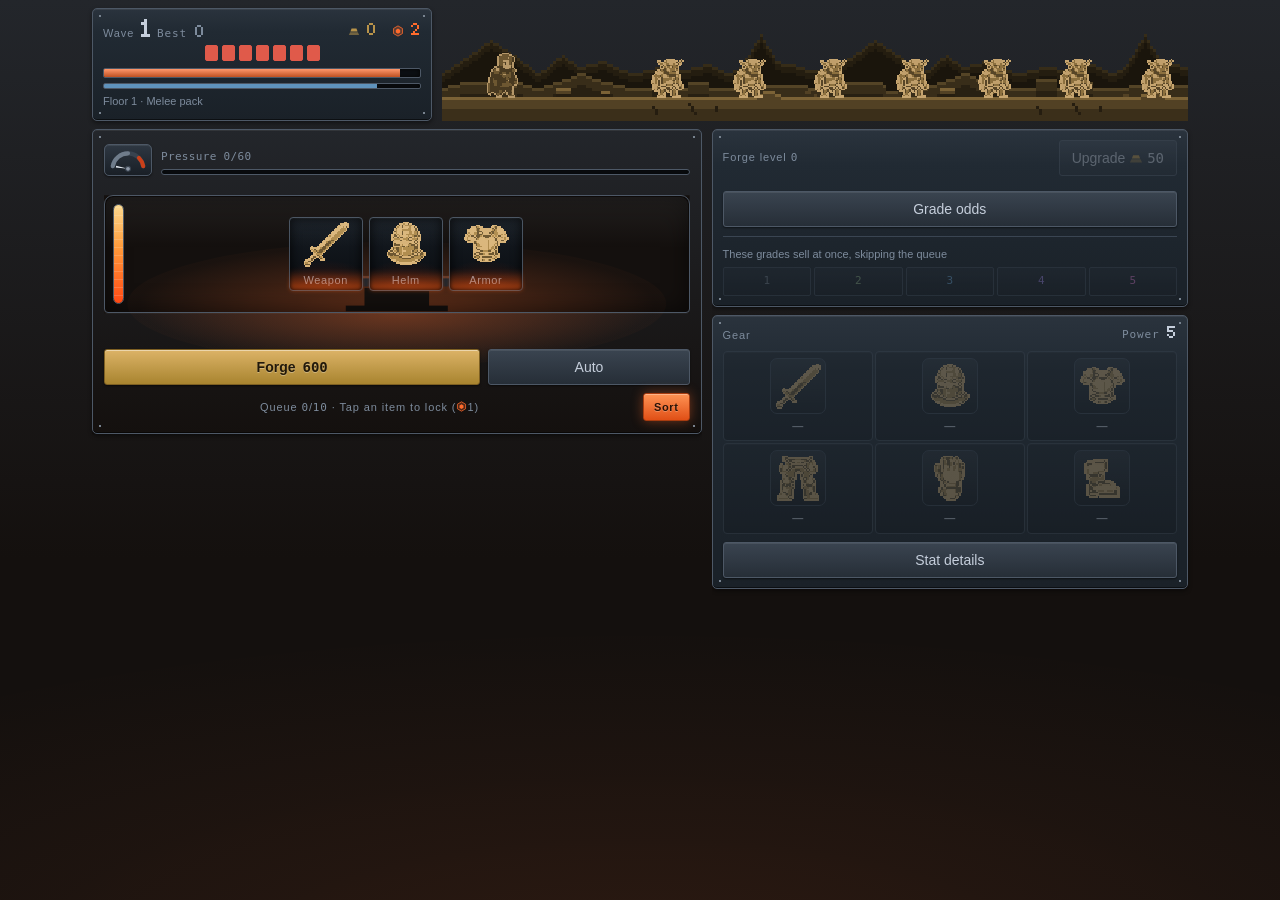
==== commit 17217e70: "037 검증 통과 — GameDistribution 백엔드 (forge.html md5 254ce2b2e8744f55e710a61abb652577)" ====
--- a/src/forge.html
+++ b/src/forge.html
@@ -50,6 +50,12 @@
    (CrazyGames 요건 「광고를 요청·재생하는 동안 게임이 진행되면 안 된다」).
    무대 루프와 250ms 틱은 따로 멈춘다 — 막 하나로는 rAF 가 안 멈춘다. */
 #adwall{position:fixed;inset:0;z-index:9998;display:none;background:rgba(8,11,15,.78)}
+/* 037 ④ — GD 에서만 DOM 에 붙는 시작 막. 광고 막(#adwall)보다 **아래**에 둔다 —
+   프리롤이 도는 동안 광고 막이 이 위를 덮어야 입력이 광고 쪽으로 간다. */
+#gdStart{position:fixed;inset:0;z-index:9990;background:#0d1116;
+  display:flex;align-items:center;justify-content:center;text-align:center}
+#gdStart h2{font-size:22px;letter-spacing:.18em;color:var(--brass);margin:0 0 18px}
+#gdStart button{min-width:160px;padding:12px 18px;font-size:15px}
 #adwall.on{display:block}
 /* 상단 HUD — 웨이브·체력·재화. 어느 단이 스크롤되든 항상 보인다. */
 #hud{flex:none;padding:10px 10px 0}
@@ -942,6 +948,8 @@
   'ui.wave':'웨이브', 'ui.best':'최고', 'ui.power':'전투력',
   'ui.forge':'제련', 'ui.auto':'자동', 'ui.sort':'정리', 'ui.ascend':'승천',
   'ui.stoke':'화로 지피기 — 충전 가득 + 배속',
+  'ad.failed':'광고를 불러오지 못했어요 — 잠시 뒤 다시',
+  'gd.play':'시작하기',
   'ui.boost':'1.5배속 {0}분 남음',
   'ui.queue':'대기', 'ui.lockHint':'릴을 눌러 고정',
   'ui.forgeLv':'제련 등급', 'ui.upgrade':'강화', 'ui.gear':'장비',
@@ -1039,6 +1047,8 @@
   'ui.wave':'Wave', 'ui.best':'Best', 'ui.power':'Power',
   'ui.forge':'Forge', 'ui.auto':'Auto', 'ui.sort':'Sort', 'ui.ascend':'Ascend',
   'ui.stoke':'Stoke the forge — full charge + speed',
+  'ad.failed':"Couldn't load an ad — try again shortly",
+  'gd.play':'Play',
   'ui.boost':'1.5x speed, {0} min left',
   'ui.queue':'Queue', 'ui.lockHint':'Tap an item to lock',
   'ui.forgeLv':'Forge level', 'ui.upgrade':'Upgrade', 'ui.gear':'Gear',
@@ -1466,6 +1476,25 @@
 // 재굴림 광고 쿨다운. 재굴림은 착지당 2회 상한이 이미 있어 상한은 더 안 둔다 —
 // 남은 위험은 «보상 하나에 광고 둘»로 읽히는 연쇄뿐이라 그것만 막는다.
 const DAD_COOL=30*1000;
+/* ══ 037 — GameDistribution(GD) ═══════════════════════════════════════════
+   CrazyGames 가 품질로 반려해(028) 같은 빌드를 개방형 포털에 올린다. **CG 경로는
+   한 줄도 안 바뀐다** — 아래는 전부 «또 하나의 백엔드»이고, 어느 쪽도 아닌 곳
+   (Pages·로컬)에서는 두 경로 모두 첫 줄에서 돌아가 **외부 요청이 0** 이다.
+   ⚠ 공식 위키에서 확인한 것만 쓴다(추측 금지):
+     · 준비 이벤트는 **`SDK_READY`** — SDK Events 표의 「When the SDK is ready.」
+     · 보상형은 `preloadAd('rewarded')` → `showAd('rewarded')`, 그리고 **보상은
+       `SDK_REWARDED_WATCH_COMPLETE` 에서만** 준다. 위키가 showAd 의 reject 에
+       대해 「Please don't give reward here.」라고 못박는다.
+     · 전면(미드롤/프리롤)은 인자 없는 `showAd()`.
+     · 포털의 Rewarded 플래그가 꺼져 있으면 보상형 요청 자체가 안 된다 — 그래서
+       버튼의 존재 조건은 `adsOn` 이 아니라 **`rewardOn`**(②-b)이다. */
+const GD_SDK='https://html5.api.gamedistribution.com/main.min.js';
+const GD_ID='0ac9b15c90f241d2a672c48aebc1078e';
+const GD_HOSTS=['gamedistribution.com'];      // 하위 도메인 포함 (revision.gamedistribution.com)
+// 미드롤 자체 하한. SDK 의 빈도 제한과 **별개**로 둔다 — 같은 버튼 연타로 광고가
+// 연쇄되는 것만 막는 자물쇠다(G3).
+const MID_COOL=3*60*1000;
+let midAt=0;
 let dadAt=0, dadReady=()=>false;        // 던전 블록이 진짜 술어로 갈아 끼운다
 
 const adWall=on=>{ if(typeof document==='undefined') return;
@@ -1478,12 +1507,17 @@
   p.env=PLAT.env; p.ready=PLAT.ready; p.adsOn=PLAT.adsOn; p.paused=PLAT.paused;
   p.blocked=PLAT.blocked; p.ads=PLAT.ads; p.done=PLAT.done; p.failed=PLAT.failed;
   p.adLeft=Math.max(0,adLeft()); p.adReady=adOK(); p.dadReady=dadReady(); p.err=PLAT.err;
+  p.rewardOn=PLAT.rewardOn; p.mids=PLAT.mids; p.midDone=PLAT.midDone;   // 037 ⑥
 }
 
 const PLAT={
-  env:'none',        // none | local | crazygames | disabled  (SDK.environment)
-  ready:false,       // SDK.init() 까지 끝났는가
-  adsOn:false,       // **지금 실제로 보상형 광고를 줄 수 있는가** — 버튼의 존재 조건
+  env:'none',        // none | local | crazygames | disabled | gamedistribution
+  ready:false,       // SDK.init()(CG) / SDK_READY(GD) 까지 끝났는가
+  adsOn:false,       // 광고 장치가 도는가 (GD 에서는 미드롤·프리롤이 이것만 본다)
+  rewardOn:false,    // **보상형이 실제로 준비됐는가** — 광고 버튼 둘의 존재 조건(037 ②-b)
+  gd:null,           // GD 의 `gdsdk` (CG 의 `sdk` 와 서로 배타)
+  rewardHit:false,   // 이번 요청에서 SDK_REWARDED_WATCH_COMPLETE 를 받았는가
+  mids:0, midDone:0, // 미드롤 요청 / 끝남 (검증 창구)
   paused:false,      // 광고가 도는 동안 true. 입력막·무대·250ms 틱이 전부 이걸 본다
   blocked:false,     // SDK 스크립트가 안 실렸다(차단기 포함) — SDK 없는 환경과 같이 돈다
   err:'', sdk:null,
@@ -1492,7 +1526,9 @@
   playStop(){  try{ if(this.sdk) this.sdk.game.gameplayStop();  }catch(e){} },
   // 끝까지 본 경우에만 true. 오류·중단은 false 이고, 그때 게임은 **그대로 이어진다**.
   rewarded(){
-    if(!this.adsOn||this.paused||!this.sdk) return Promise.resolve(false);
+    if(this.paused) return Promise.resolve(false);
+    if(this.gd) return this.rewardedGD();                    // 037 — GD 분기
+    if(!this.adsOn||!this.sdk) return Promise.resolve(false);
     this.ads++;
     return new Promise(res=>{
       let shut=false;
@@ -1511,6 +1547,47 @@
           adFinished:()=>fin(true),
           adError:()=>fin(false) });
       }catch(e){ this.err=String((e&&e.message)||e); fin(false); }
+    });
+  },
+  /* 037 ② — GD 보상형. **보상 판단은 이벤트 하나로만** 한다.
+     `showAd('rewarded')` 의 promise 는 「광고 절차가 끝났다」만 알린다 — 위키가
+     reject 에 대해 「Please don't give reward here.」라고 적고, resolve 도 보상을
+     뜻하지 않는다. 그래서 `rewardHit`(= SDK_REWARDED_WATCH_COMPLETE 를 받았다)만
+     본다. 반환 계약·상한·보상 내용은 026 그대로다. */
+  rewardedGD(){
+    if(!this.rewardOn) return Promise.resolve(false);
+    this.ads++; this.rewardHit=false;
+    return new Promise(res=>{
+      let shut=false;
+      const end=ok=>{ if(shut) return; shut=true;
+        this.paused=false; adWall(false);
+        if(ok) this.done++; else this.failed++;
+        platSync();
+        if(typeof globalThis.__canvasWake==='function') globalThis.__canvasWake(600);
+        res(ok); };
+      const t=setTimeout(()=>end(false),90*1000);     // 콜백이 영영 안 오는 경우의 보루
+      const fin=()=>{ clearTimeout(t); end(this.rewardHit===true); };
+      try{ const r=this.gd.showAd('rewarded'); 
+        if(r&&r.then) r.then(fin,fin); else fin(); }
+      catch(e){ this.err=String((e&&e.message)||e); clearTimeout(t); end(false); }
+    });
+  },
+  /* 037 ③ — 미드롤/프리롤. **보상이 없다.** GD 가 아니면 즉시 끝나는 무동작이라
+     CG·Pages 에서는 부르는 자리가 있어도 아무 일도 안 일어난다. */
+  midroll(){
+    if(!this.gd||this.paused) return Promise.resolve(false);
+    if(Date.now() < midAt+MID_COOL) return Promise.resolve(false);   // 연타 자물쇠(G3)
+    midAt=Date.now(); this.mids++;
+    return new Promise(res=>{
+      let shut=false;
+      const end=()=>{ if(shut) return; shut=true; this.midDone++;
+        this.paused=false; adWall(false); platSync();
+        if(typeof globalThis.__canvasWake==='function') globalThis.__canvasWake(600);
+        res(true); };
+      const t=setTimeout(end,90*1000);
+      const fin=()=>{ clearTimeout(t); end(); };
+      try{ const r=this.gd.showAd(); if(r&&r.then) r.then(fin,fin); else fin(); }
+      catch(e){ this.err=String((e&&e.message)||e); fin(); }
     });
   }
 };
@@ -1539,6 +1616,7 @@
       PLAT.sdk=SDK; PLAT.ready=true; PLAT.env=SDK.environment||'unknown';
       // `local`(localhost) 에서는 SDK 가 광고 대신 시연 오버레이를 띄운다 — 그걸로 흐름을 본다.
       PLAT.adsOn=(PLAT.env==='crazygames'&&ADS_LIVE)||PLAT.env==='local';
+      PLAT.rewardOn=PLAT.adsOn;        // 037 ②-b: CG 는 지금처럼 하나로 둔다
       PLAT.playStart();
       renderFast();
     }).catch(e=>{ PLAT.ready=false; PLAT.adsOn=false;
@@ -1547,19 +1625,103 @@
   document.head.appendChild(sc);
 })();
 
+/* ══ 037 ①④ — GameDistribution 백엔드 ════════════════════════════════════
+   **GD 호스트이거나 `?gd=1` 일 때만** 싣는다. CG 판정이 먼저이고 둘은 서로 배타다
+   (`PLAT.sdk` 가 이미 있으면 여기 오지 않는다 — 아래 첫 줄이 그것을 본다).
+   ⚠ `GD_OPTIONS` 는 스크립트를 넣기 **전에** 둔다(위키 지시). 순서가 뒤집히면
+     SDK 가 자기 설정을 못 보고 조용히 기본값으로 돈다. */
+(function gdInit(){
+  if(typeof location==='undefined'||typeof document==='undefined') return;
+  if(!document.head||!document.createElement) return;
+  const h=String(location.hostname||'').toLowerCase();
+  const onCG=CG_HOSTS.some(d=>h===d||h.endsWith('.'+d));
+  if(onCG||/[?&]cg=1(&|$)/.test(String(location.search||''))) return;   // CG 우선
+  const onGD=GD_HOSTS.some(d=>h===d||h.endsWith('.'+d));
+  const forced=/[?&]gd=1(&|$)/.test(String(location.search||''));
+  if(!onGD&&!forced) return;                     // ← 여기서 끝난다. 외부 요청 0.
+  PLAT.env='gamedistribution';                   // 막(④)은 SDK 와 **무관하게** 뜬다
+  gdStartShow();
+
+  if(typeof window!=='undefined') window.GD_OPTIONS={
+    gameId:GD_ID,
+    onEvent:function(e){
+      const n=e&&e.name;
+      if(n==='SDK_READY'){
+        PLAT.gd=(typeof window!=='undefined')?window.gdsdk:null;
+        PLAT.ready=true; PLAT.adsOn=true;        // 미드롤·프리롤은 여기서부터 돈다
+        platSync(); try{ renderFast(); }catch(x){}
+        gdPreload();
+      }
+      else if(n==='SDK_GAME_PAUSE'){ PLAT.paused=true;  adWall(true);  platSync(); }
+      else if(n==='SDK_GAME_START'){ PLAT.paused=false; adWall(false); platSync();
+        if(typeof globalThis.__canvasWake==='function') globalThis.__canvasWake(600); }
+      // **보상의 유일한 근거.** 아래 한 줄 말고 보상을 주는 자리는 없다.
+      else if(n==='SDK_REWARDED_WATCH_COMPLETE'){ PLAT.rewardHit=true; }
+      else if(n==='SDK_ERROR'){ PLAT.err=String((e&&e.message)||'SDK_ERROR'); }
+    }
+  };
+  const sc=document.createElement('script');
+  sc.src=GD_SDK; sc.async=true;
+  sc.onerror=()=>{ PLAT.blocked=true; };          // 차단기여도 게임은 그대로
+  document.head.appendChild(sc);
+})();
+/* ②-b — 보상형 버튼은 **보상형이 실제로 준비된 뒤에만** 존재한다.
+   첫 업로드는 포털 플래그가 꺼진 채다(0단계 3번). 그때 버튼이 보이면 「누르면
+   매번 실패」가 되고, 그것이 026 §0 이 막은 바로 그 결함이다. */
+function gdPreload(){
+  if(!PLAT.gd||typeof PLAT.gd.preloadAd!=='function') return;
+  let r; try{ r=PLAT.gd.preloadAd('rewarded'); }catch(e){ return; }
+  if(!r||!r.then) return;
+  r.then(()=>{ PLAT.rewardOn=true;  platSync(); try{ platUI(); }catch(x){} },
+         ()=>{ PLAT.rewardOn=false; platSync(); try{ platUI(); }catch(x){}
+               setTimeout(gdPreload,5*60*1000); });   // 플래그가 나중에 켜질 수 있다
+}
+/* ④ — 프리롤은 「사용자 입력 직후」여야 한다(GD 규칙). 그래서 GD 에서만 첫 화면
+   위에 막 하나를 둔다. **CG·Pages·로컬에는 이 요소가 아예 없다** — CrazyGames 의
+   「바로 게임플레이」 요건을 깨지 않기 위해서다. 한 세션에 한 번. */
+let gdNoAd=false;
+function gdStartShow(){
+  if(document.getElementById('gdStart')) return;
+  const w=document.createElement('div'); w.id='gdStart';
+  const box=document.createElement('div');
+  const h2=document.createElement('h2'); h2.textContent='Hit Smith';
+  const b=document.createElement('button'); b.id='gdPlay'; b.className='primary';
+  b.textContent=t('gd.play');
+  box.appendChild(h2); box.appendChild(b); w.appendChild(box);
+  const go=()=>{ b.disabled=true;
+    const done=()=>{ const e=document.getElementById('gdStart'); if(e) e.remove(); };
+    // SDK 가 안 실렸거나(차단기) 3초 안에 준비 신호가 없으면 **광고 없이** 들어간다.
+    if(gdNoAd||!PLAT.gd||!PLAT.ready) { done(); return; }
+    PLAT.midroll().then(done,done);
+  };
+  b.onclick=go;
+  const put=()=>{ if(document.body) document.body.appendChild(w);
+    else setTimeout(put,30); };
+  put();
+  setTimeout(()=>{ gdNoAd=!PLAT.ready; },3000);
+}
+
 /* 광고 버튼 둘의 존재·활성 상태는 **여기 한 곳에서만** 정한다.
    ⚠ `VIEW` 는 이 파일의 한참 아래에서 선언되는데 renderFast() 는 그 전에 한 번
      돈다(부팅 `render()`). 그래서 `VIEW` 를 직접 쓰지 않고 `globalThis.__view` 를
      가려서 본다 — 직접 쓰면 첫 호출이 TDZ 로 죽는다. */
+/* 037 ⑤ — 광고가 실패로 끝났을 때 **한 줄**. 새 팝업을 만들지 않는다(029 에서 앞당김).
+   보상형 두 자리(충전·재굴림)가 같은 줄을 쓴다. */
+function adFailMsg(){
+  const m=(typeof document!=='undefined')&&document.getElementById('msg');
+  if(!m) return; m.textContent=t('ad.failed'); m.className='';
+}
 const adLeft=()=>{ if(S.adDay!==today()){ S.adDay=today(); S.adN=0; } return AD_DAY-(S.adN||0); };
-const adOK=()=>PLAT.adsOn && !PLAT.paused && adLeft()>0 && Date.now()>=(S.adAt||0)+AD_COOL;
+const adOK=()=>PLAT.rewardOn && !PLAT.paused && adLeft()>0 && Date.now()>=(S.adAt||0)+AD_COOL;
 function platUI(){
   const ad=document.getElementById('ad'), dad=document.getElementById('dad');
   // 광고가 없는 곳에서는 **버튼 자체가 없다.** 눌리는데 아무 일도 안 나는 버튼을
   // 두는 것이 CrazyGames 요건 위반이자 최악의 첫인상이다(026 §0·§5).
-  if(ad){ ad.style.display=PLAT.adsOn?'':'none'; ad.disabled=!adOK(); }
-  if(dad){ dad.style.display=PLAT.adsOn?'':'none';
-    dad.disabled=!(PLAT.adsOn&&!PLAT.paused&&dadReady()); }
+  // 037 ②-b: 존재 조건이 `adsOn` → **`rewardOn`** 으로 바뀐다. CG 에서는 둘이 같은
+  // 값이라 026 의 동작이 그대로이고, GD 에서는 preload 가 성공한 뒤에만 나타난다.
+  if(ad){ ad.style.display=PLAT.rewardOn?'':'none'; ad.disabled=!adOK(); }
+  if(dad){ dad.style.display=PLAT.rewardOn?'':'none';
+    dad.disabled=!(PLAT.rewardOn&&!PLAT.paused&&dadReady()); }
   platSync();
 }
 
@@ -2522,7 +2684,8 @@
   if(!(r.width>0&&r.height>0)) return;          // 던전 탭이 안 보이면 터뜨릴 자리가 없다
   globalThis.__fxBurst(V&&V.reducedMotion?3:14, r.x+r.width/2, r.y+r.height*0.62, .8);
 }
-document.getElementById('tower').onclick=enterTower;
+// 037 ③ — 도전 결과가 화면에 나온 **뒤** 미드롤. enterTower() 가 먼저 끝난다.
+document.getElementById('tower').onclick=()=>{ enterTower(); PLAT.midroll(); };
 document.getElementById('droll').onclick=rollDice;
 document.getElementById('dtake').onclick=takeReward;
 // 026: **광고가 앞에 선다.** 보상 내용은 그대로 — 착지당 2회 상한도 그대로다.
@@ -2530,7 +2693,7 @@
   if(!PLAT.adsOn||PLAT.paused||!dadReady()) return;
   PLAT.rewarded().then(ok=>{
     platUI();
-    if(!ok) return;                              // 오류·중단 → 보상 없이 그대로 이어간다
+    if(!ok){ adFailMsg(); return; }              // 오류·중단 → 보상 없이 그대로 이어간다
     dadAt=Date.now();
     rerolls--; landed=null; rollDice(); });
 };
@@ -2599,7 +2762,7 @@
 document.getElementById('ad').onclick=()=>{
   if(!adOK()) return;
   PLAT.rewarded().then(ok=>{
-    if(!ok){ platUI(); return; }                 // 오류·중단 → 보상 없이 그대로 이어간다
+    if(!ok){ platUI(); adFailMsg(); return; }    // 오류·중단 → 보상 없이 그대로 이어간다
     S.adN=(S.adN||0)+1; S.adAt=Date.now();
     S.charge=CHG_MAX(); S.boost=Date.now()+30*60*1000; render(); });
 };
@@ -2659,6 +2822,7 @@
   try{ globalThis.confirm=()=>true; ascend(); }
   finally{ globalThis.confirm=c; }
   showTab('tabForge');
+  PLAT.midroll();        // 037 ③ — 승천 처리가 **끝난 뒤**. 광고는 결과를 바꾸지 않는다.
 };
 
 /* ══ 033 — 자동 정리 ══════════════════════════════════════════════════════
@@ -2855,7 +3019,8 @@
   // 026 — **노출되지 않는 것은 완료로 인정하지 않는다**(CLAUDE.md). 광고는
   // 자동 검사가 눈으로 볼 수 없는 연출이라 여기 전부 내건다.
   plat:{env:'none', ready:false, adsOn:false, paused:false, blocked:false,
-    ads:0, done:0, failed:0, adLeft:0, adReady:false, dadReady:false, err:''}
+    ads:0, done:0, failed:0, adLeft:0, adReady:false, dadReady:false, err:'',
+    rewardOn:false, mids:0, midDone:0}                                  // 037 ⑥
 };
 globalThis.__view=VIEW;                // 브라우저에선 window.__view. node 검증에서도 안 죽는다.
 
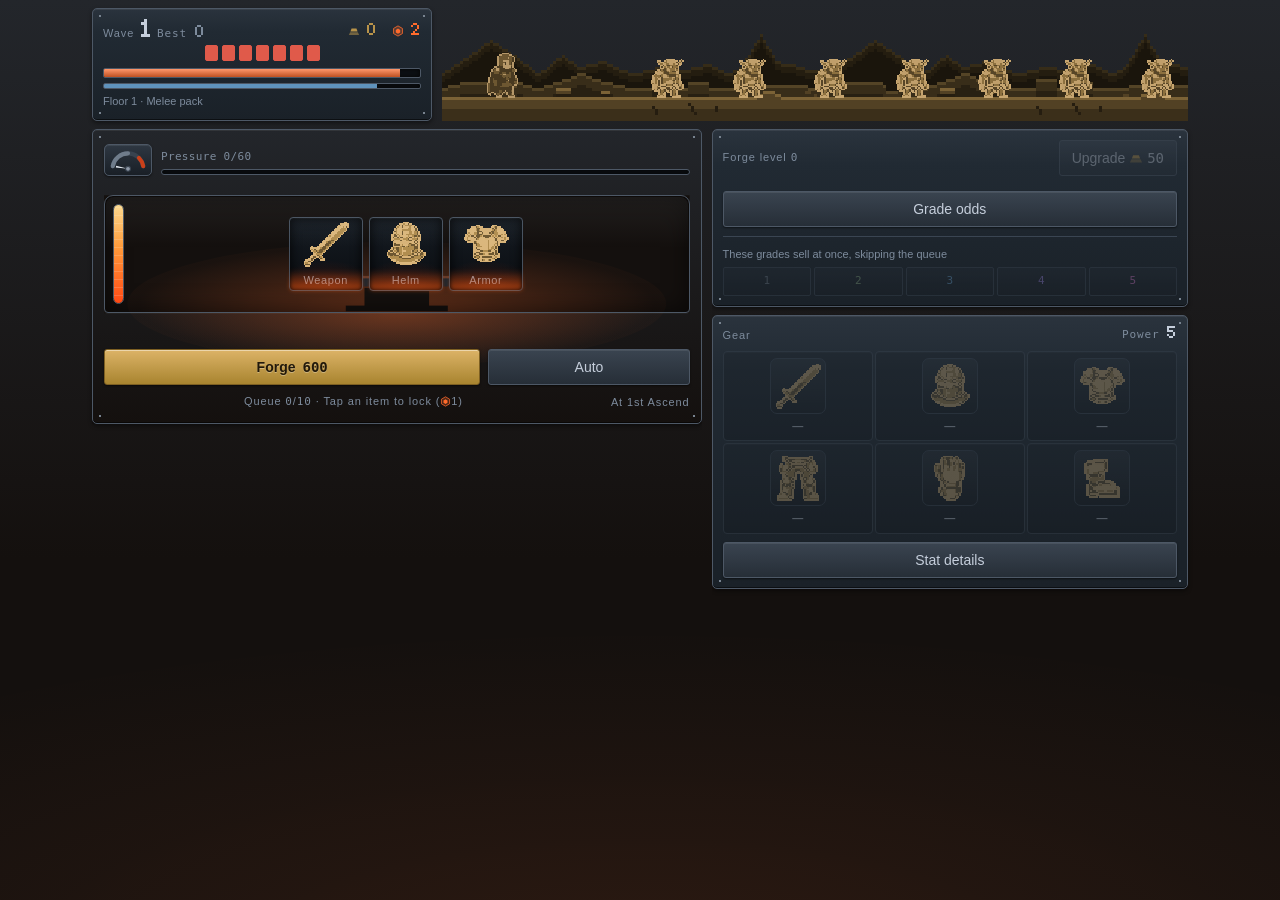
==== commit 22f841c6: "041 검증 통과 — 자동 정리 첫 승천 해금 + 테크 실효 표시 (forge.html md5 9abd53406f7fb66a7f91b3d132c6946e) · checklist 1" ====
--- a/src/forge.html
+++ b/src/forge.html
@@ -173,6 +173,23 @@
 .qrow{display:flex;align-items:center;gap:8px;margin-top:8px}
 .qrow>span{flex:1 1 auto;min-width:0}
 #autores{flex:none;font-size:11px;padding:5px 10px;min-height:28px;letter-spacing:.06em}
+/* 041 ③ — 잠긴 동안의 안내. **버튼이 아니다**(누를 수 없다). 글자 크기는 `.dim` 의
+   11px 그대로(LG1·LG2 문턱). 줄이 좁아지면 이 글자가 먼저 줄어들게 둔다. */
+#autoresLock{flex:0 1 auto;min-width:0;text-align:right;line-height:1.3}
+/* 041 2차 (제안 ① 판정) — 해금 순간 「정리」가 **세 번 반짝인다**. `#msg` 한 줄은
+   자동 제련이 켜져 있으면 다음 제련 결과가 14~83ms 만에 덮어 버려 사실상 안 보인다
+   (검증 세션 실측). 붙잡으려면 CORE 의 `spin()` 을 건드려야 하므로 알림을 **버튼 쪽에**
+   둔다 — 자리·크기·색은 그대로, 깜빡이는 것은 배경과 테두리뿐이다.
+   움직임을 줄이라고 한 사람에게는 **깜빡이지 않고 테두리 강조 한 번**만 남긴다. */
+@keyframes autoresPop{
+  0%,100%{box-shadow:none}
+  50%{box-shadow:0 0 0 2px var(--ember),0 0 10px var(--ember)}
+}
+#autores.pop{animation:autoresPop .4s steps(1,end) 3}
+#autores.popStill{box-shadow:0 0 0 2px var(--ember)}
+@media (prefers-reduced-motion:reduce){
+  #autores.pop{animation:none;box-shadow:0 0 0 2px var(--ember)}
+}
 
 /* ── 아이콘 공통 (부위 심볼 = 강철 채움 + 등급색 스트로크) ── */
 #sprite{display:none}
@@ -755,7 +772,7 @@
   <button id="ad" style="width:100%;margin-top:6px"><svg class="ci"><use href="#s-flame"/></svg><span id="adtxt" data-s="ui.stoke">화로 지피기 — 충전 가득 + 배속</span></button>
   <!-- 033 ①-b: 「정리」는 **대기열 줄 옆**이다(사용자 판정). 제련 줄은 한 픽셀도 안 건드린다.
        대기 숫자 바로 옆이라 무엇을 정리하는지가 한눈에 읽힌다. -->
-  <div class="dim qrow"><span><span data-s="ui.queue">대기</span> <span class="num" id="qn">0</span>/<span class="num" id="qm">10</span> · <span data-s="ui.lockHint">릴을 눌러 고정</span> (<svg class="ci" style="color:var(--ember)"><use href="#s-token"/></svg>1)</span><button id="autores" data-s="ui.sort">정리</button></div>
+  <div class="dim qrow"><span><span data-s="ui.queue">대기</span> <span class="num" id="qn">0</span>/<span class="num" id="qm">10</span> · <span data-s="ui.lockHint">릴을 눌러 고정</span> (<svg class="ci" style="color:var(--ember)"><use href="#s-token"/></svg>1)</span><button id="autores" data-s="ui.sort">정리</button><span id="autoresLock" class="dim" data-s="ui.autoresLocked" data-stitle="ui.autoresLockedTip" title="자동 정리는 첫 승천에 열린다">자동 정리 · 승천 후</span></div>
   <button id="open" style="width:100%;margin-top:6px;display:none"></button>
 </div>
 </div><!-- /#focus -->
@@ -934,12 +951,14 @@
   'opt.leech':'생명력 흡수', 'opt.leech.s':'생명',
   'opt.gold':'골드 획득',    'opt.gold.s':'골드',
   /* ── 테크 ── */
-  'tech.spd.nm':'충전 속도',  'tech.spd.d':'주기 -0.8%',
-  'tech.cap.nm':'저장 한도',  'tech.cap.d':'충전 +30칸',
-  'tech.sell.nm':'판매 금액', 'tech.sell.d':'+1.5%',
-  'tech.cost.nm':'강화 비용', 'tech.cost.d':'-0.5%',
-  'tech.gold.nm':'골드 획득', 'tech.gold.d':'+1.5%',
-  'tech.align.nm':'정렬 보정','tech.align.d':'일치 +0.25%',
+  /* 041 ④ — 한 단계당 증가분이 아니라 **지금 얼마나 좋아졌나 → 다음 단계**를 적는다.
+     `.d` 는 다음 단계가 있을 때, `.d1` 은 상한·바닥에 닿아 더 안 변할 때. */
+  'tech.spd.nm':'충전 속도',  'tech.spd.d':'주기 {0}초 → {1}초',   'tech.spd.d1':'주기 {0}초',
+  'tech.cap.nm':'저장 한도',  'tech.cap.d':'한도 {0} → {1}',       'tech.cap.d1':'한도 {0}',
+  'tech.sell.nm':'판매 금액', 'tech.sell.d':'판매가 +{0}% → +{1}%','tech.sell.d1':'판매가 +{0}%',
+  'tech.cost.nm':'강화 비용', 'tech.cost.d':'비용 -{0}% → -{1}%',  'tech.cost.d1':'비용 -{0}%',
+  'tech.gold.nm':'골드 획득', 'tech.gold.d':'골드 +{0}% → +{1}%',  'tech.gold.d1':'골드 +{0}%',
+  'tech.align.nm':'정렬 보정','tech.align.d':'일치 +{0}% → +{1}%', 'tech.align.d1':'일치 +{0}%',
   'tech.title':'테크트리', 'tech.dust':'별가루', 'tech.done':'완료',
   /* ── 주사위 칸 ── */
   'tile.dust':'별가루','tile.gold':'골드','tile.tok':'고정 토큰','tile.chg':'충전 가득',
@@ -949,6 +968,12 @@
   'ui.forge':'제련', 'ui.auto':'자동', 'ui.sort':'정리', 'ui.ascend':'승천',
   'ui.stoke':'화로 지피기 — 충전 가득 + 배속',
   'ad.failed':'광고를 불러오지 못했어요 — 잠시 뒤 다시',
+  /* 041 ③ 2차 — 「대기열 가득(10/10·14/14)」이 이 글자가 읽히는 순간이고, 그때 왼쪽
+     글자가 한 자리 넓어진다. 그 상태에서 380px 한 줄에 드는 길이로 줄였다(계획 2차 판정).
+     짧아져 빠진 말은 `…Tip`(마우스 올림)이 든다 — 폭 0. */
+  'ui.autoresLocked':'자동 정리 · 승천 후',
+  'ui.autoresLockedTip':'자동 정리는 첫 승천에 열린다',
+  'msg.autoresUnlocked':'자동 정리가 열렸다',
   'gd.play':'시작하기',
   'ui.boost':'1.5배속 {0}분 남음',
   'ui.queue':'대기', 'ui.lockHint':'릴을 눌러 고정',
@@ -1035,12 +1060,12 @@
   'opt.block':'Block chance','opt.block.s':'Block',
   'opt.leech':'Lifesteal',   'opt.leech.s':'Leech',
   'opt.gold':'Gold gain',    'opt.gold.s':'Gold',
-  'tech.spd.nm':'Charge rate', 'tech.spd.d':'Cycle -0.8%',
-  'tech.cap.nm':'Charge cap',  'tech.cap.d':'Charge +30',
-  'tech.sell.nm':'Sell price', 'tech.sell.d':'+1.5%',
-  'tech.cost.nm':'Upgrade cost','tech.cost.d':'-0.5%',
-  'tech.gold.nm':'Gold gain',  'tech.gold.d':'+1.5%',
-  'tech.align.nm':'Match bonus','tech.align.d':'Match +0.25%',
+  'tech.spd.nm':'Charge rate', 'tech.spd.d':'Cycle {0}s → {1}s',  'tech.spd.d1':'Cycle {0}s',
+  'tech.cap.nm':'Charge cap',  'tech.cap.d':'Cap {0} → {1}',       'tech.cap.d1':'Cap {0}',
+  'tech.sell.nm':'Sell price', 'tech.sell.d':'Sell +{0}% → +{1}%', 'tech.sell.d1':'Sell +{0}%',
+  'tech.cost.nm':'Upgrade cost','tech.cost.d':'Cost -{0}% → -{1}%','tech.cost.d1':'Cost -{0}%',
+  'tech.gold.nm':'Gold gain',  'tech.gold.d':'Gold +{0}% → +{1}%', 'tech.gold.d1':'Gold +{0}%',
+  'tech.align.nm':'Match bonus','tech.align.d':'Match +{0}% → +{1}%','tech.align.d1':'Match +{0}%',
   'tech.title':'Tech tree', 'tech.dust':'Stardust', 'tech.done':'Maxed',
   'tile.dust':'Stardust','tile.gold':'Gold','tile.tok':'Lock token','tile.chg':'Full charge',
   'tile.full':'Full',
@@ -1048,6 +1073,9 @@
   'ui.forge':'Forge', 'ui.auto':'Auto', 'ui.sort':'Sort', 'ui.ascend':'Ascend',
   'ui.stoke':'Stoke the forge — full charge + speed',
   'ad.failed':"Couldn't load an ad — try again shortly",
+  'ui.autoresLocked':'At 1st Ascend',
+  'ui.autoresLockedTip':'Auto-sort unlocks at 1st Ascend',
+  'msg.autoresUnlocked':'Auto-sort unlocked',
   'gd.play':'Play',
   'ui.boost':'1.5x speed, {0} min left',
   'ui.queue':'Queue', 'ui.lockHint':'Tap an item to lock',
@@ -2375,7 +2403,7 @@
        「정리」 켬 → 자동 정리가 곧 비워 주므로 예전 그대로 **비활성**.
        「정리」 끔 → 글자가 「대기열 정리」가 되고 **누를 수 있다**(누르면 #cmp).
      글자만 바뀐다 — 버튼의 자리·크기·색은 그대로다(TB8·AD6 좌표 불변). */
-  const qFull=S.queue.length>=qmax(), qClear=qFull&&!S.autoRes;
+  const qFull=S.queue.length>=qmax(), qClear=qFull&&!autoResOn();   // 041 ①
   // 숨기지 않고 **비운다**: `display:none` 인 글자도 `textContent` 에는 남아서 버튼의
   // 글자를 읽는 쪽에 「제련 50대기열 정리」로 보인다(실측). 빈 span 은 CSS 가 자리에서
   // 뺀다(`#spin>span:empty{display:none}`) — 간격도 안 생긴다.
@@ -2387,8 +2415,24 @@
   if(qClear) document.getElementById('chg').textContent='';
   document.getElementById('spinq').textContent=qClear?t('ui.sortQueue'):'';
   document.getElementById('spin').disabled=qClear?false:(S.charge<1||qFull);
-  document.getElementById('autores').className=S.autoRes?'hot':'';
+  /* 041 ②③ — 승천 0회에는 버튼이 **없고**, 그 자리에 누를 수 없는 안내 글자가 선다.
+     버튼을 두고 비활성만 시키면 「눌리는데 아무 일도 안 나는 버튼」이 되고, 그것이
+     026 §0·033 이 두 번 막은 그 결함이다. */
+  const unlocked=(S.star||0)>=1, arb=document.getElementById('autores'),
+        arl=document.getElementById('autoresLock');
+  /* ⚠ `className=` 이 아니라 `classList.toggle` 이다 — 2차의 반짝임 클래스(`pop`)가
+     250ms 틱마다 지워지면 애니메이션이 영원히 다시 시작한다. 켜짐 표시는 여전히
+     `#auto` 와 **같은** `.hot` 하나다. */
+  if(arb){ arb.style.display=unlocked?'':'none'; arb.classList.toggle('hot',!!S.autoRes); }
+  if(arl) arl.style.display=unlocked?'none':'';
+  // ③ 첫 승천의 그 순간에만 한 줄. (부팅 시 기억을 S.star 로 잡으므로 다시 안 뜬다)
+  if(unlocked && lastStar<1){ const m=document.getElementById('msg');
+    if(m){ m.textContent=t('msg.autoresUnlocked'); m.className='big'; }
+    popAutores(arb);   // 2차 — 자동 제련이 #msg 를 덮어도 이쪽은 남는다
+  }
+  lastStar=S.star||0;
   document.getElementById('tower').disabled=S.tk<1;
+  techBtns();                                        // 041 ④ E3 — 탭이 열렸을 때만
   document.getElementById('open').style.display=S.queue.length?'block':'none';
   document.getElementById('open').textContent=t('ui.sortNow',S.queue.length);
   if(S.queue.length>=qmax()) document.getElementById('msg').textContent=t('ui.queueFull');
@@ -2698,6 +2742,52 @@
     rerolls--; landed=null; rollDice(); });
 };
 
+/* ══ 041 ④ — 테크 한 줄의 «지금 효과 → 다음 단계» ════════════════════════
+   지금까지 `.d` 는 **한 단계당 증가분**(「주기 -0.8%」)이라 1단계든 50단계든 같은
+   글자였다. 레벨 숫자만 바뀌고 「그래서 지금 얼마나 좋아졌나」는 어디에도 없었다 —
+   사용자가 본 결함이 그것이다.
+
+   ⚠ **상태를 건드려서 미리 보지 않는다.** `S.tech[k]` 를 잠깐 +1 해서 CORE 함수를
+     부르는 방식은 금지다(그 사이에 틱이 돌면 그 값으로 게임이 한 번 돈다 — 표시가
+     상태를 오염시키는 종류의 버그다). 대신 **현재 값은 CORE 함수에서 읽고**, 다음
+     단계는 같은 식을 여기 옮겨 적어 계산한다. 옮겨 적은 식이 CORE 와 갈라지는 것을
+     막는 것이 041 E1 검사의 일이다 — 현재 값끼리 대조하면 식의 모양이 드러난다.
+   ⚠ 바닥·상한: `spd` 는 1.5초(`Math.max(1500,…)`), `cost` 는 -50%
+     (`Math.max(0.5,…)`)에서 멈춘다. 멈춘 뒤에는 「→」가 거짓말이 되므로 **현재 값만**
+     쓴다(`.d1`). 상한(`maxed`)도 같다. */
+const techFx=k=>{
+  const l=T(k), max=TECH[k].max, n=Math.min(l+1,max);
+  const pct=(x,d)=>{ const m=Math.pow(10,(d===undefined?1:d)); return Math.round(x*100*m)/m; };
+  // 정렬 보정만 한 단계가 0.25% 라 소수 둘째 자리까지 쓴다 — 한 자리로 반올림하면
+  // 「+0% → +0.3%」이 되어 **올린 만큼이 아닌 값**이 적힌다.
+  let cur, nxt;
+  if(k==='spd'){        cur=CHG_MS()/1000;                      nxt=Math.max(1500,6000*(1-n*0.008))/1000;
+                        cur=Math.round(cur*100)/100; nxt=Math.round(nxt*100)/100; }
+  else if(k==='cap'){   cur=CHG_MAX();                          nxt=600+n*30; }
+  else if(k==='sell'){  cur=pct(l*0.015);                       nxt=pct(n*0.015); }
+  else if(k==='cost'){  cur=pct(1-Math.max(0.5,1-l*0.005));     nxt=pct(1-Math.max(0.5,1-n*0.005)); }
+  else if(k==='gold'){  cur=pct(l*0.015);                       nxt=pct(n*0.015); }
+  else {                cur=pct(l*0.0025,2);                    nxt=pct(n*0.0025,2); }
+  const stuck=(l>=max)||(String(cur)===String(nxt));            // 상한이거나 바닥에 닿았다
+  return stuck ? t('tech.'+k+'.d1',cur) : t('tech.'+k+'.d',cur,nxt);
+};
+/* 041 ④ — 버튼의 활성만 다시 칠한다. **줄을 다시 짜지 않는다**(renderFast 원칙:
+   innerHTML 재구성 금지). 탑 보상으로 별가루가 비용을 넘는 순간 다음 `render()` 를
+   기다리지 않고 250ms 안에 눌리게 하는 것이 이 함수의 전부다(E3). */
+function techBtns(){
+  // ⚠ 하네스에는 진짜 DOM 이 없다(`classList.contains` 도 `querySelectorAll` 도 없는
+  //   자리표시 객체다). 바깥 세계를 만지는 줄은 전부 가린다 — 026 주석이 적어 둔 규칙.
+  if(typeof document==='undefined'||!document.querySelectorAll) return;
+  const pane=document.getElementById('tabTech');
+  if(!pane||!pane.classList||typeof pane.classList.contains!=='function') return;
+  if(!pane.classList.contains('on')) return;                   // 테크 탭이 열렸을 때만
+  const list=document.querySelectorAll('#tech button[data-t]')||[];
+  for(const b of list){
+    const k=b.dataset&&b.dataset.t; if(!k||!TECH[k]) continue;
+    b.disabled=(T(k)>=TECH[k].max)||S.dust<techCost(k);
+  }
+}
+
 /* ══ 테크트리 렌더 ══ */
 function renderTech(){
   document.getElementById('best').textContent=S.best;
@@ -2706,7 +2796,7 @@
   document.getElementById('dad').disabled=!(PLAT.adsOn&&!PLAT.paused&&dadReady());  // 026
   document.getElementById('tech').innerHTML=Object.entries(TECH).map(([k,v])=>{
     const l=T(k), maxed=l>=v.max, c=techCost(k);
-    return `<div class="t"><span class="nm">${t('tech.'+k+'.nm')}<i>${t('tech.'+k+'.d')}</i></span>
+    return `<div class="t"><span class="nm">${t('tech.'+k+'.nm')}<i>${techFx(k)}</i></span>
       <span class="lvn">${l}/${v.max}</span>
       <button data-t="${k}" ${maxed||S.dust<c?'disabled':''}>${maxed?t('tech.done'):ciDust()+fmt(c)}</button></div>`;
   }).join('');
@@ -2742,13 +2832,17 @@
    `spin()` 자신이 가득일 때 아무 일도 안 하므로 이 분기는 «누를 수 있는 버튼이
    거짓말을 하지 않게» 하는 것뿐이다. */
 document.getElementById('spin').onclick=()=>{
-  if(S.queue.length>=qmax() && !S.autoRes){ openCmp(); return; }
+  if(S.queue.length>=qmax() && !autoResOn()){ openCmp(); return; }   // 041 ①
   spin();
 };
 document.getElementById('auto').onclick=()=>{S.auto=!S.auto;render();};
 /* 033 ①-b: 「정리」는 켜고 끄는 버튼이고 `#auto` 와 **서로 독립**이다. 켜는 순간
    대기열이 이미 가득이면 다음 틱이 바로 한 칸을 정리한다. */
-document.getElementById('autores').onclick=()=>{S.autoRes=!S.autoRes;render();};
+// 041 ②: 잠긴 동안에는 눌러도 아무 일도 없다(버튼 자체가 안 보이지만, 손잡이도 막는다).
+document.getElementById('autores').onclick=()=>{
+  if((S.star||0)<1) return;
+  S.autoRes=!S.autoRes; render();
+};
 document.getElementById('open').onclick=openCmp;
 document.getElementById('cclose').onclick=()=>document.getElementById('cmp').classList.remove('on');
 document.getElementById('cmp').onclick=e=>{ if(e.target.id==='cmp') e.target.classList.remove('on'); };
@@ -2825,6 +2919,33 @@
   PLAT.midroll();        // 037 ③ — 승천 처리가 **끝난 뒤**. 광고는 결과를 바꾸지 않는다.
 };
 
+/* ══ 041 ① — 자동 정리의 **실효 판정 하나** ═══════════════════════════════
+   저장값 `S.autoRes` 는 사람이 켜고 끈 선택이고(그대로 둔다), **지금 실제로 도는가**
+   는 거기에 「첫 승천을 했는가」가 곱해진 것이다. 읽는 자리가 넷이라 식을 넷으로
+   흩뜨리면 반드시 한 자리가 뒤처진다 — 한 함수로 모은다.
+   ⚠ 승천 0회에서는 저장값이 true 여도 **자동 정리가 0회**여야 한다(U1). 그래서
+     이 판정은 버튼의 보임새가 아니라 **도는 경로 네 곳 전부**가 쓴다. */
+function autoResOn(){ return (S.star||0)>=1 && !!S.autoRes; }
+// ③ 해금 한 줄을 **한 번만** 띄우기 위한 기억. 부팅 때의 별 수로 시작하므로
+//   이미 승천한 세이브를 열어도 문구가 다시 뜨지 않는다.
+let lastStar=(typeof S==='object'&&S)?(S.star||0):0;
+/* ③ 2차 (제안 ① 판정) — 해금을 **버튼에서** 알린다. `#msg` 한 줄은 자동 제련이
+   켜져 있으면 다음 제련 결과가 14~83ms 만에 덮는다(검증 실측). 붙잡는 것은 CORE 의
+   `spin()` 을 건드려야 하므로, 눈이 가야 할 곳(「정리」 버튼 자체)을 세 번 반짝인다.
+   ⚠ 하네스에는 `document`·`matchMedia` 가 없다 — 전부 막아 둔다(041 ④ 에서 이걸
+     빠뜨려 `days.js` 가 죽고 md5 가 빈 출력로 바뀐 적이 있다). */
+function popAutores(el){
+  try{
+    if(!el||!el.classList||typeof el.classList.add!=='function') return;
+    const still=(typeof matchMedia==='function')
+      && matchMedia('(prefers-reduced-motion:reduce)').matches;
+    el.classList.remove('pop','popStill');
+    void el.offsetWidth;            // 같은 판에서 다시 틀어도 처음부터
+    el.classList.add(still?'popStill':'pop');
+    setTimeout(()=>{ try{ el.classList.remove('pop','popStill'); }catch(e){} }, still?1200:1250);
+  }catch(e){}
+}
+
 /* ══ 033 — 자동 정리 ══════════════════════════════════════════════════════
    방치하면 **5.3초**에 대기열 10칸이 차서 자동 제련이 선다(032 검증 실측). `days.js`
    의 `doSpins()` 는 처음부터 「뽑을 때마다 `power()` 로 비교해 장착하거나 판다」를
@@ -2851,7 +2972,7 @@
      들어온 것 하나가 자리를 잡고, 나간 것 하나가 칸을 비운다. 쪼개서 다음 틱으로
      미루면 그 틱의 스핀이 「가득」으로 막힌다(실측: 100틱에 5회). */
 function autoResolve(){
-  if(!S.autoRes) return;
+  if(!autoResOn()) return;                                // 041 ①
   if(S.queue.length<qmax()) return;                       // 막히는 순간에만 손댄다
   const cmp=document.getElementById('cmp');
   if(cmp && cmp.classList.contains('on')) return;         // 사람이 고르는 중이다
@@ -2886,6 +3007,10 @@
   try{
     document.documentElement.lang=LANG;
     for(const e of document.querySelectorAll('[data-s]')) e.textContent=t(e.dataset.s);
+    /* 041 ③ 2차 — `data-stitle` 은 **글자가 아니라 title**(마우스 올림)을 든다.
+       짧게 줄인 안내 글자가 잃은 말을 폭 0 으로 되돌리는 자리다. `data-s` 와 같은
+       한 바퀴 규약이라 다음에 쓸 자리가 생겨도 속성 하나로 끝난다. */
+    for(const e of document.querySelectorAll('[data-stitle]')) e.title=t(e.dataset.stitle);
     document.title=t('doc.title');
   }catch(e){}
 }
@@ -2903,7 +3028,7 @@
   // 맡기는 판도 있다(사용자 판정). 스핀 **앞**에 둔다: 뒤에 두면 이번 틱의 스핀이
   // 「가득」으로 막힌 뒤에야 칸이 비어, 방치 30초에 막힌 스핀이 40회나 쌓였다(실측).
   // 앞에 두면 칸을 먼저 비우고 굴리므로 **막힌 스핀이 0** 이 된다.
-  if(S.autoRes) autoResolve(); if(S.auto) spin(); tick(); renderFast(); save(); },250);
+  if(autoResOn()) autoResolve(); if(S.auto) spin(); tick(); renderFast(); save(); },250);
 
 
 /* ══ 2D 캔버스 렌더 (007 뼈대 · 008 타격 연출 · 017 에서 Phaser 제거) ══ */
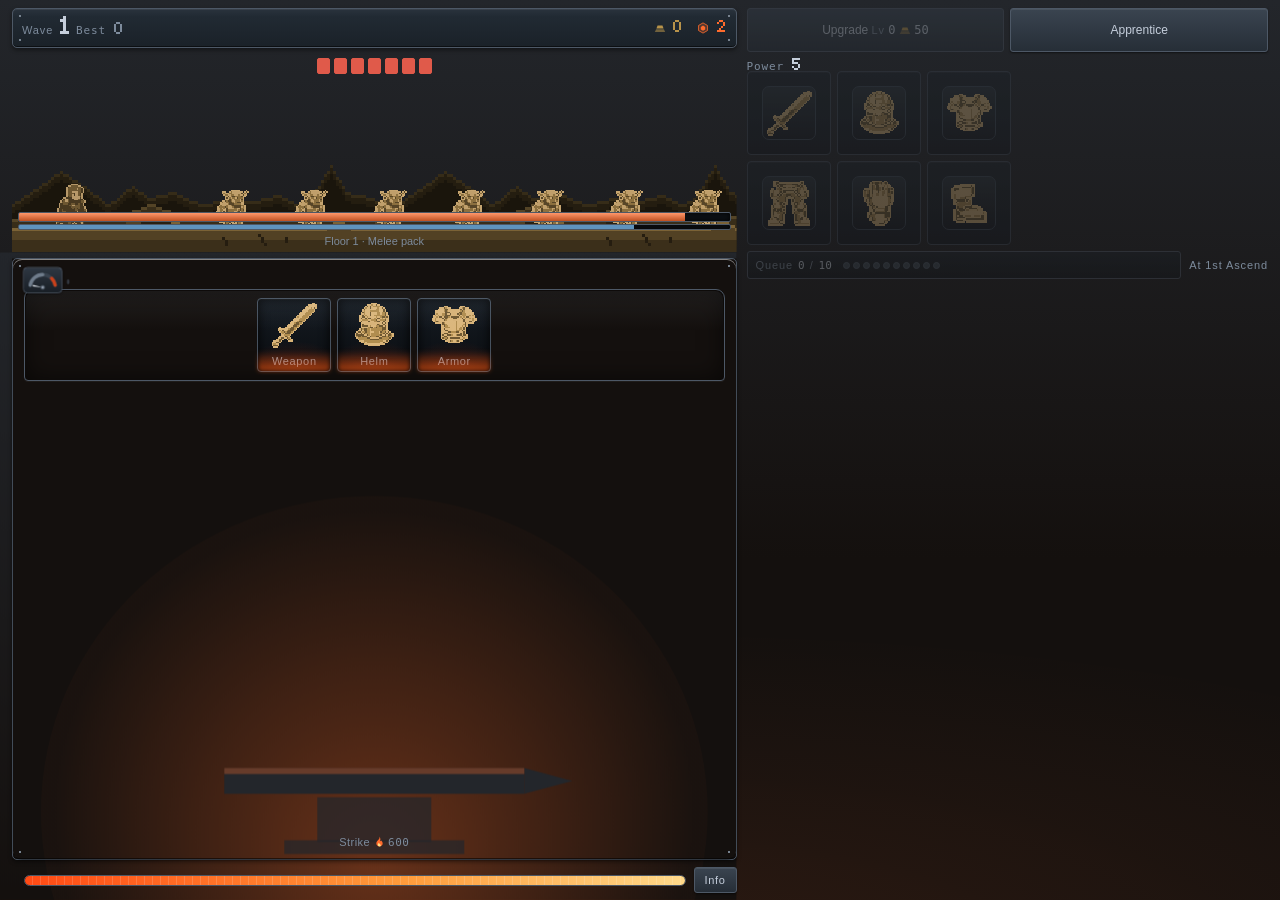
==== commit 10e1a40d: "047 검증 통과 — R1 모루 장면 · 치기 주기 · 견습생 서두름 · 탭=치기/길게=고정 · 대기열 「+N」 (forge.html md5 dd78da4a25e0ff640160a" ====
--- a/src/forge.html
+++ b/src/forge.html
@@ -57,21 +57,83 @@
 #gdStart h2{font-size:22px;letter-spacing:.18em;color:var(--brass);margin:0 0 18px}
 #gdStart button{min-width:160px;padding:12px 18px;font-size:15px}
 #adwall.on{display:block}
-/* 상단 HUD — 웨이브·체력·재화. 어느 단이 스크롤되든 항상 보인다. */
-#hud{flex:none;padding:10px 10px 0}
-/* 전투 무대 (013). 캔버스가 그리는 자리라 **배경이 없어야 한다.**
-   높이를 vh 로 묶는 이유: 짧은 창(1280×600)에서 무대가 중앙 포커스를 밀어내면
-   008 이 고친 하단 차단이 되살아난다. */
-#arena{height:clamp(60px,12vh,96px);margin:8px 0 2px;background:none;
+/* ══ 047 R1 — 세로 우선 골격 ══════════════════════════════════════
+   010 의 세로 3단(#hud·#focus·#manage)을 여덟 줄로 바꾼다. **스크롤이 없는 것이
+   목표다**(L1): 남는 세로를 먹는 것은 모루 장면 하나뿐이고 나머지는 전부 고정
+   높이다. `#focus`·`#manage` 규칙은 지웠다 — 그 두 요소가 더 이상 없고, 남겨 두면
+   새 배치를 몰래 미는 옛 규칙이 된다(047 §2② 의 요구).
+
+   지운 것과 이유:
+   ① `#focus{flex:1;overflow-y:auto}` — 중앙 칸이 자체 스크롤을 갖던 자리. 이제
+      스크롤 자체를 없애는 것이 완료 조건이라(L1) 스크롤 통을 두지 않는다.
+   ② `#focus>#forge{min-height:100%;justify-content:center}` — 031 §4 가 가로에서
+      「텅 빈 띠」로 고생한 그 규칙. 장면이 `flex:1` 로 직접 자라므로 필요 없다.
+   ③ `#manage{max-height:30vh;overflow-y:auto}` — 단 자체가 없어졌다.
+   ④ `#arena{height:clamp(60px,12vh,96px)}` — 무대가 작아서 HUD 에 눌려 있었다.
+      047 은 무대를 `clamp(120px,26vh,240px)` 로 키우고 몹·체력 줄을 그 **위에
+      겹친다**(HUD 한 줄 40px). */
+#hud{flex:none;padding:8px 10px 0}
+#hudbar{margin-bottom:0;padding:7px 9px;min-height:40px;display:flex;align-items:center}
+#hudbar>.row{width:100%}
+/* 전투 무대 (013). 캔버스가 그리는 자리라 **배경이 없어야 한다**(017 「칠했다 ≠
+   보인다」). 047: 몹 줄·체력 막대·적 글자가 이 안에 겹쳐 앉는다. */
+#arena{position:relative;height:clamp(120px,26vh,240px);margin:6px 0 0;background:none;
   border-radius:4px;overflow:hidden}
-/* 중앙 포커스 — 모루와 화로. 남는 세로를 전부 가져가 화면에서 가장 큰 비중이 된다. */
-#focus{flex:1 1 auto;min-height:0;overflow-y:auto;overscroll-behavior:contain;padding:0 10px}
-#focus>#forge{margin-bottom:0;min-height:100%;
-  display:flex;flex-direction:column;justify-content:center}
-/* 하단 관리 패널 — 대기열·장비·테크·층. **자체 스크롤**을 가진다.
-   40vh 로 묶는 이유: 관리 패널이 길어져도 중앙 포커스를 밀어내지 못하게 한다. */
-#manage{flex:0 1 auto;min-height:104px;max-height:30vh;
-  overflow-y:auto;overscroll-behavior:contain;padding:0 10px 14px}
+#arena>#mob{position:absolute;left:0;right:0;top:4px;margin:0}
+/* 체력 막대와 적 글자는 무대 바닥에 붙는다 — 무대 픽셀을 가리지 않게 아래 끝이다. */
+#arenafoot{position:absolute;left:6px;right:6px;bottom:4px}
+#arenafoot>#bar,#arenafoot>#hpbar{margin:0 0 2px}
+/* `#foes` 는 CORE 의 newWave() 가 글자를 쓰는 자리라 **지우지 않는다.** 무대 위
+   글자는 첫 화면의 글자 수를 늘리므로 작고 흐리게 둔다(§2① 「글자」). */
+#arenafoot>#foes{font-size:11px;color:var(--dim);text-align:center;line-height:1.3}
+
+/* ── 모루 장면 (047 §2③) ──
+   남는 세로를 **전부** 먹는 유일한 줄이다. 탭 판 밖에 있다(HTML 주석 참고). */
+#scene{flex:1 1 auto;min-height:150px;display:flex;flex-direction:column;
+  padding:6px 10px 0;min-width:0}
+/* 세로에서 다른 탭을 고르면 장면이 함께 사라진다(§2② — 「장면 포함」).
+   가로에서는 아래 질의가 이 규칙을 되돌린다(왼쪽 칸은 그대로). */
+body[data-tab="tower"] #scene,body[data-tab="tech"] #scene{display:none}
+
+/* ── 열기 줄 · 손잡이 줄 · 장비 띠 · 대기열 띠 ── 전부 고정 높이다. */
+#openrow{flex:none;display:flex;align-items:center;gap:8px;height:32px;padding:0 10px}
+#bInfo{flex:none;font-size:11px;padding:5px 10px;min-height:26px;letter-spacing:.06em}
+#dock{display:flex;flex-direction:column;gap:6px;padding:6px 10px 0;min-width:0}
+#handles{flex:none;display:flex;gap:6px;height:44px}
+#handles>button{flex:1;min-width:0;font-size:12px;padding:6px 4px;white-space:nowrap;
+  overflow:hidden;text-overflow:ellipsis}
+#gearband{flex:none;position:relative;padding-top:13px}
+/* 전투력은 띠 **위에 작게** 얹는다 — 줄 하나를 더 쓰지 않으려는 자리다. */
+#pwrap{position:absolute;left:0;top:0;font-size:11px;line-height:1.1}
+#pwrap>b{color:var(--text)}
+/* 대기열 띠 — 비어도 같은 자리·같은 높이(041 제안 9 · 검사 L3). */
+#qband{position:relative;flex:none;display:flex;align-items:center;gap:8px;min-height:28px}
+#qband>#open{flex:1 1 auto;min-width:0;display:flex;align-items:center;gap:5px;
+  font-size:11px;padding:4px 8px;min-height:28px;text-align:left;
+  background:linear-gradient(180deg,#1b2229,#12171d)}
+/* 대기 장비 하나당 등급색 점 하나. 빈 칸도 점으로 자리를 지킨다. */
+/* ⚠ 점 줄이 `flex:1` 로 폭을 다 먹으면 오른쪽 안내 글자가 접힌다 — 가로의 좁은
+   오른쪽 칸(800×450 에서 332px)에서 실측했다(「At 1st Ascend」가 두 줄). 점은
+   **장식**이고 「대기 N/M」이 기록이다: 점이 먼저 줄어들고, 넘치면 잘린다. */
+#qdots{display:flex;align-items:center;gap:3px;margin-left:6px;flex:1 1 0;min-width:0;
+  overflow:hidden}
+#qband>#autores{flex:none;white-space:nowrap}   /* 안내 글자 쪽은 아래 #autoresLock 규칙이 든다 */
+#qdots i{flex:none;width:7px;height:7px;border-radius:50%;background:var(--line);
+  border:1px solid var(--edge)}
+/* 047 3차 ⑤ — 들어가지 않은 나머지는 마지막 자리에서 「+N」으로 말한다.
+   점이 아니므로 동그라미·테두리를 벗고 숫자만 남는다. */
+#qdots i.more,#qband>i.qmore{width:auto;height:auto;border:0;background:none;border-radius:0;
+  font-size:11px;line-height:1;color:var(--dim);white-space:nowrap;
+  font-family:ui-monospace,Menlo,monospace}
+/* 047 4차 — 글자는 **줄지 않는다.** 폭을 미리 떼 놓았으므로 `flex` 가 다시 눌러
+   말줄임·잘림을 만들면 안 된다(3차의 결함이 바로 그 잘림이었다). */
+#qdots i.more{flex:none}
+/* 재는 탐침 — `.more` 와 같은 서체·크기를 받되 흐름 밖에 있어 자리를 안 쓴다. */
+#qband>i.qmore{position:absolute;left:-9999px;top:0;visibility:hidden;pointer-events:none}
+#qdots i.on{border-color:currentColor;background:currentColor;
+  box-shadow:0 0 5px -1px currentColor}
+@keyframes qdotPop{0%,100%{transform:scale(1)}45%{transform:scale(1.9)}}
+#qdots i.fresh{animation:qdotPop .42s ease-out 2}
 /* ── 탭 (016) ──
    **라우터가 아니다.** 판 넷이 전부 DOM 에 살아 있고 보이는 것 하나만 바뀐다.
    해시·history·주소를 건드리지 않으므로 뒤로가기가 게임을 떠나는 동작 그대로다.
@@ -175,7 +237,11 @@
 #autores{flex:none;font-size:11px;padding:5px 10px;min-height:28px;letter-spacing:.06em}
 /* 041 ③ — 잠긴 동안의 안내. **버튼이 아니다**(누를 수 없다). 글자 크기는 `.dim` 의
    11px 그대로(LG1·LG2 문턱). 줄이 좁아지면 이 글자가 먼저 줄어들게 둔다. */
-#autoresLock{flex:0 1 auto;min-width:0;text-align:right;line-height:1.3}
+/* 047 §2① — 대기열 띠에서 이 글자는 **줄지 않는다**(`flex:none`). 041 의
+   `flex:0 1 auto;min-width:0` 은 이 규칙이 `#qband` 쪽 선언보다 **뒤에 있어서**
+   그것을 이기고 79px 글자를 75px 로 눌러 4px 을 삐져나가게 했다(800×450 실측).
+   줄어들 몫은 점 줄(`#qdots`)이 진다 — 점은 장식이고 「대기 N/M」이 기록이다. */
+#autoresLock{flex:none;white-space:nowrap;text-align:right;line-height:1.3}
 /* 041 2차 (제안 ① 판정) — 해금 순간 「정리」가 **세 번 반짝인다**. `#msg` 한 줄은
    자동 제련이 켜져 있으면 다음 제련 결과가 14~83ms 만에 덮어 버려 사실상 안 보인다
    (검증 세션 실측). 붙잡으려면 CORE 의 `spin()` 을 건드려야 하므로 알림을 **버튼 쪽에**
@@ -252,15 +318,79 @@
 /* 008: 가운데 패널과 화로 창의 **바탕만** 캔버스로 넘겼다. 테두리·리벳·릴 타일은
    DOM 그대로라 checklist 선택자는 하나도 안 잃는다. 배경을 여기 되살리면
    캔버스가 그린 모루·불빛을 덮어 버린다. */
-#forge{text-align:center;padding:14px 11px 12px;background:none}
+/* ══ 047 §2③ — 모루 장면 ═════════════════════════════════════════
+   `#forge` 가 장면 전체이고 `#spin` 이 그 위를 덮는 **투명한 버튼**이다.
+   장면 어디를 눌러도 친다. 쌓임 순서가 전부다:
+     `#spin`(z 0, DOM 맨 앞) < `#hearth`/`#msg`/캡션(z 1) < `#pity`·`#asc`(z 2)
+   `#pity`·`#asc`·`.reel` 은 각자의 일을 하고, 그 밖의 빈 자리는 전부 치기다. */
+/* 위 여백 30px 은 **압력계가 앉을 자리**다. 안 두면 `#pity` 가 첫 문양 칸을 덮는다
+   (화면 실측 — 047-380x820-star1 에서 「Pressure 0/80」이 첫 칸 위에 올라탔다). */
+#forge{position:relative;text-align:center;padding:30px 11px 8px;background:none;
+  flex:1 1 auto;min-height:0;display:flex;flex-direction:column;justify-content:center}
+#spin{position:absolute;inset:0;width:100%;height:100%;padding:0;margin:0;
+  background:none;border:0;border-radius:9px;z-index:0;cursor:pointer}
+/* 키보드(데스크톱 포털): Space/Enter 로 친다 — 포커스가 보여야 한다(§2③). */
+#spin:focus-visible{outline:2px solid var(--brass);outline-offset:-3px}
+#spin:disabled{cursor:default}
+#forge>#hearth,#forge>#msg,#forge>#spincap{position:relative;z-index:1}
+/* ⚠ 「장면 어디를 눌러도 친다」(§2③)를 실제로 만드는 줄이다. 얹힌 것들이 위에
+   있기만 하면 **그 자리를 누를 때 아무 일도 안 난다** — 검사 L2 가 `#spin` 의
+   가운데 점이 `#msg`·`#hearth` 에 막히는 것으로 그 구멍을 잡았다. 보기만 하는
+   것은 클릭을 흘려보내고, 누르는 것(`.reel`·`#pity`·`#asc`)만 받는다. */
+#forge>#msg,#forge>#spincap,#hearth{pointer-events:none}
+#hearth .reel{pointer-events:auto}
+#forge>#pity,#forge>#asc{z-index:2}
+/* 압력계는 장면 **왼쪽 위에 얹힌다**. 흐름에서 빼야 041 검증이 잡은
+   「#pity 줄이 #asc 를 30px 덮어 승천 배너를 못 누른다」가 구조적으로 못 생긴다
+   (§2⑥(b) · 검사 L2) — 둘이 같은 흐름을 다투지 않고 서로 다른 모서리에 선다. */
+#pity{position:absolute;left:10px;top:8px;margin:0;z-index:2;
+  display:flex;align-items:center;gap:6px;transform:scale(.82);transform-origin:left top}
+/* 승천 배너는 장면 **맨 위 가운데**. 눌리는 것이 목적이라 압력계와 겹치지 않게
+   왼쪽을 비워 둔다. */
+#asc{position:absolute;left:auto;right:10px;top:8px;width:auto;min-width:96px;
+  z-index:2;font-size:12px;padding:7px 12px}
+/* 모루 아래 한 줄 캡션. 033 ② 의 「대기열 정리」 글자 바꿈이 여기서 일어난다 —
+   바꾸는 쪽(renderFast)은 그대로 `#spinlbl`·`#chg`·`#spinq` 를 쓴다. */
+#spincap{font-size:11px;margin-top:auto;padding-top:6px;letter-spacing:.04em}
+#spincap>span:empty{display:none}
+
+/* ══ 047 §2⑤-3 — 가림막은 **부모 속성**이다 ════════════════════════════
+   `#forge[data-veiled]` + `[data-shown="k"]` 로 k 번째 뒤의 문양 칸을 덮고
+   `#msg` 를 감춘다.
+   ⚠ **자식 클래스로 걸면 안 된다.** CORE 가 `#msg.className=` 로 통째로 덮고
+     `.reel` 의 클래스를 붙였다 뗀다(047 §1 ②④) — 거기에 얹은 클래스는 다음
+     스핀에서 조용히 사라진다. 부모 속성은 CORE 가 한 번도 안 만진다.
+   ⚠ `visibility` 로 감춘다(`display` 가 아니라) — 자리가 변하면 L3(틱이 자리를
+     안 바꾼다)가 운다. */
+#forge[data-veiled] #msg{visibility:hidden}
+#forge[data-veiled] .reel::after{
+  content:"?";position:absolute;inset:0;z-index:3;border-radius:3px;
+  display:flex;align-items:center;justify-content:center;
+  font-size:15px;font-weight:700;color:#5d6977;letter-spacing:0;
+  background:linear-gradient(180deg,#161c23,#0a0d11);
+}
+/* 드러난 칸은 덮개를 치운다. `data-shown` 이 k 면 앞에서 k 개가 열려 있다. */
+#forge[data-veiled][data-shown="1"] .reel:nth-child(-n+1)::after,
+#forge[data-veiled][data-shown="2"] .reel:nth-child(-n+2)::after,
+#forge[data-veiled][data-shown="3"] .reel:nth-child(-n+3)::after,
+#forge[data-veiled][data-shown="4"] .reel:nth-child(-n+4)::after,
+#forge[data-veiled][data-shown="5"] .reel:nth-child(-n+5)::after{display:none}
+/* 목업의 「이은 고리」 — 두 번째 문양부터 앞 문양과 같으면 그 칸을 강조한다(CSS 만). */
+/* 이은 고리 — 두 번째 문양부터 앞 문양과 같으면 그 칸을 강조한다(CSS 만). */
+.reel.echo{border-color:var(--brass);box-shadow:inset 0 0 11px rgba(0,0,0,.9),0 0 8px -1px var(--brass)}
+/* 047 3차 ③ — 길게 눌러 고정이 걸린(또는 풀린) 그 순간만 한 번. 길게 누르기는
+   눈에 안 보이는 조작이라 「먹혔다」는 신호가 없으면 사람이 또 누른다. */
+@keyframes reelHeld{0%,100%{box-shadow:inset 0 0 11px rgba(0,0,0,.9)}
+  45%{box-shadow:0 0 0 2px var(--ember),inset 0 0 11px rgba(0,0,0,.9)}}
+.reel.held{animation:reelHeld .34s ease-out 1}
+@media (prefers-reduced-motion:reduce){ .reel.held{animation:none} }
 #hearth{
   position:relative;display:flex;align-items:stretch;gap:7px;
-  /* 남는 세로는 화로가 먹는다 — 중앙 포커스가 커지는 방식이 이것이다.
-     릴은 아래 #reels 의 align-items:center 로 정사각을 유지한다.
-     240px 에서 멈추는 이유: 넓은 화면에서 끝없이 늘어나면 릴 세 칸이 떠 있는
-     빈 상자가 된다. 남는 세로는 패널이 justify-content:center 로 위아래에 나눈다. */
-  flex:1 1 auto;min-height:78px;max-height:240px;
-  margin:9px 0 10px;padding:8px;border-radius:9px 9px 4px 4px;
+  /* 047: 장면이 남는 세로를 먹고, 화로는 **문양 칸을 담는 띠**로 남는다.
+     상한을 두는 이유는 013 주석과 같다 — 끝없이 늘어나면 문양 세 칸이 떠 있는
+     빈 상자가 된다. 아래 여백은 모루(캔버스)가 앉는 자리다. */
+  flex:0 1 auto;min-height:78px;max-height:200px;
+  margin:0 0 8px;padding:8px;border-radius:9px 9px 4px 4px;
   background:none;                     /* → 캔버스 gHearth */
   border:1px solid var(--edge);
   box-shadow:inset 0 0 24px rgba(0,0,0,.6),0 1px 0 rgba(255,255,255,.05);
@@ -274,17 +404,22 @@
 }
 @keyframes steam{from{opacity:.3;transform:translateY(-3%)}to{opacity:1;transform:translateY(3%)}}
 
-/* 세로 온도계 = 남은 충전 */
+/* 047 §2① — 온도계가 **가로 막대**로 눕는다(열기 줄). 채우는 쪽은
+   renderFast 가 그대로 `#thermf` 의 길이를 쓴다 — 높이에서 폭으로만 바뀐다. */
 #therm{
-  width:11px;flex:none;position:relative;overflow:hidden;border-radius:6px;
+  flex:1 1 auto;height:11px;min-width:0;position:relative;overflow:hidden;border-radius:6px;
   border:1px solid var(--edge);background:linear-gradient(180deg,#0a0d11,#161c23);
   box-shadow:inset 0 0 5px rgba(0,0,0,.9);
 }
-#thermf{position:absolute;left:0;bottom:0;width:100%;height:0%;
-  background:linear-gradient(0deg,#ff4a15,#ff9c3c 58%,#ffd98a);
-  box-shadow:0 0 9px rgba(255,107,44,.75);transition:height .3s ease-out}
+#thermf{position:absolute;left:0;top:0;height:100%;width:0%;
+  background:linear-gradient(90deg,#ff4a15,#ff9c3c 58%,#ffd98a);
+  box-shadow:0 0 9px rgba(255,107,44,.75);transition:width .3s ease-out}
 #therm::after{content:"";position:absolute;inset:0;pointer-events:none;
-  background:repeating-linear-gradient(0deg,transparent 0 7px,rgba(255,255,255,.15) 7px 8px)}
+  background:repeating-linear-gradient(90deg,transparent 0 7px,rgba(255,255,255,.15) 7px 8px)}
+/* 치려 했는데 못 쳤을 때 한 번 깜빡인다(§2⑤-1 — 새 팝업·새 글자 없음). */
+@keyframes barDeny{0%,100%{box-shadow:inset 0 0 5px rgba(0,0,0,.9)}
+  50%{box-shadow:0 0 0 2px var(--ember),inset 0 0 5px rgba(0,0,0,.9)}}
+#therm.deny,#qband.deny>#open{animation:barDeny .3s ease-out 2}
 
 #reels{display:flex;justify-content:center;align-items:center;gap:6px;flex:1;min-width:0}
 /* 릴 = 화로 창. 세로 릴 스트립이 아니라 재료가 달궈지는 창 하나. */
@@ -358,11 +493,24 @@
 /* 031 §3: 11px 로 올리자 #gear 의 «가로» 넘침이 380×820 11px · 821×462 14px ·
    800×450 23px 로 생겼다. 칸(1fr)·글자 크기·아이콘은 그대로 두고 여백만 줄인다.
    간격 5→2, 칸 좌우 여백 4→2 = 폭 한 줄에 14px 을 되돌린다. */
-#gear{display:grid;grid-template-columns:repeat(3,1fr);gap:2px}
+/* 047 §2① — 장비 띠는 **6칸 한 줄**(정사각 · 등급색 테두리 · 글자 없음).
+   원칙 8 그대로 착용 6칸뿐이고 인벤토리가 아니다. 글자를 뺀 자리는 `title` 이
+   든다(§2① 「좁은 칸에서 줄인 말」 규약 — 041 제안 7). */
+/* 칸이 끝없이 커지지 않게 상한을 둔다 — 띠는 **보는 줄**이라 56~64px 이 목표다
+   (§2① 표). 남는 폭은 양옆으로 흘린다. */
+#gear{display:grid;grid-template-columns:repeat(6,minmax(0,1fr));gap:4px;
+  max-width:384px;margin:0 auto}
 .slot{background:linear-gradient(180deg,#1b2229,#12171d);border:1px solid #3f4a56;
-  border-radius:4px;padding:6px 2px;text-align:center;
+  /* ⚠ 여백 0 이다. 명판(`.pl`)이 48px 스프라이트 + 자기 여백으로 **54px 고정**이라
+     (012 의 정수 배율 — 늘이거나 줄이면 픽셀이 뭉개진다), 칸에 여백을 주면 내용이
+     칸보다 커져 `aspect-ratio:1` 이 져서 **칸이 세로로 길어진다**(380×820 에서
+     58.5×62 — 2차 신설 GR2 가 잡았다). 명판이 곧 칸의 내용이 되게 둔다. */
+  border-radius:4px;padding:0;text-align:center;aspect-ratio:1;
+  display:flex;align-items:center;justify-content:center;cursor:pointer;
   box-shadow:inset 0 1px 0 rgba(255,255,255,.05)}
-.slot .pl{margin-bottom:2px;padding:3px}
+.slot .pl{margin-bottom:0;padding:2px}
+/* 등급색은 **테두리**로만 말한다 — 글자 줄 둘(`.gd`·`.op`)은 띠에서 뺐다. */
+.slot .gd,.slot .op{display:none}
 .slot .gd{font-size:11px;font-weight:700;margin-top:2px}
 /* 031 §3: 여백만으로는 800×450 에서 5px 이 남는다(실측). 말줄임으로 글자를 지우는
    대신 두 줄로 흘린다 — keep-all 로 「공격」 같은 낱말은 쪼개지지 않고, 줄바꿈 자리는
@@ -576,87 +724,81 @@
 .delta{font-weight:700}
 .up{color:#7ec98a}.down{color:#e07070}
 
-/* ══ 030 — 가로형 배치 ═══════════════════════════════════════════════════
-   CrazyGames 틀은 **전부 16:9 가로**이고, 그중 「가장 중요」로 적힌 넷
-   (821×462·907×510·1077×606·1216×684)은 세로가 1280×720 보다도 짧다.
-   010 의 세로 3단을 그 틀에 그대로 넣으면 `#focus` 가 조여서 **제련 버튼이 첫
-   화면에서 밀려난다** — 027 제안 ⑵ 가 찾았고 030 검증이 31칸 중 14칸 FAIL 로
-   숫자를 박았다. 그 14칸이 **전부 `#spin`** 이다.
-
-   ⚠ **이 절은 `orientation:landscape` 에서만 켜진다. 세로(380×820)는 이 파일의
-     나머지 그대로이고, 030 은 그 바깥을 한 글자도 안 고쳤다.**
-
-   방향은 지시서가 준 그대로 — **위아래로 쌓던 것을 옆으로 편다.** 두 군데다:
-     ① `#hud` : 계기판 옆에 무대를 세운다 (세로 ~70px 을 되찾고 무대는 오히려 커진다)
-     ② `#tabForge` : 왼쪽 «누르는 것»(#focus) · 오른쪽 «보는 것»(#manage)
-   JS 배치 엔진도 라우터도 새 화면도 없다. 미디어 질의 하나다. */
+/* ══ 047 §2② — 가로 · 큰 화면: 두 칸 ════════════════════════════════════
+   030 이 세운 가로 두 칸을 R1 골격으로 **다시 쓴다**. 030 의 규칙을 남겨 두면
+   없어진 `#focus`·`#manage` 를 겨누는 죽은 선택자가 새 배치를 몰래 민다
+   (047 §2② 의 요구). 지운 030 규칙과 이유:
+
+   | 지운 규칙 | 왜 |
+   |---|---|
+   | `#tabForge.on{flex-direction:row}` + `#focus{flex:1 1 56%}` + `#manage{flex:1 1 44%}` | 두 칸을 **탭 판 안에서** 나누던 방식. R1 은 장면이 탭 판 밖이라(§2② 「오른쪽 칸만 바뀐다」) 칸 나누기가 `body` 격자로 올라간다. |
+   | `#focus>#forge{min-height:0;max-height:100%}` · `#hearth{min-height:118px}` · `#hearth{max-height:168px}` | 031 §4·033 이 「텅 빈 띠」와 TB8 을 맞바꿔 가며 조율한 값들. 그 균형의 전제(`#focus` 가 스크롤 통이고 패널이 칸 높이에 묶인다)가 R1 에 없다 — 장면이 `flex:1` 로 직접 자란다. |
+   | `#hud{display:flex}` + `#hud>.panel{flex:0 1 340px}` | HUD 를 계기판 옆 무대로 펴던 자리. R1 은 HUD 가 이미 **한 줄 40px** 이고 무대는 그 아래 제 칸을 갖는다. |
+   | `body{max-width:min(100%,1120px)}` | 상한을 **1400px** 로 올린다(§2② 「전체 폭 상한 1400px」). |
+
+   남긴 것: `#plate{display:none}`(포털 틀이 제목을 든다) · 던전·테크 글줄 묶기. */
 @media (orientation:landscape){
-  /* 480px 묶음을 푼다. 다만 **1120 에서 다시 묶는다** — 안 묶으면 1920 틀에서
-     무대가 통째로 늘어나 몹 여덟이 화면 끝까지 흩어지고(013 간격 규약), 던전·테크의
-     글줄이 한 줄로 늘어져 읽기가 나빠진다. 010 의 「폭을 묶는다」를 버리는 게 아니라
-     **묶는 값을 가로용으로 다시 고르는** 것이다. */
-  body{max-width:min(100%,1120px)}
+  /* 세로형의 480px 묶음을 풀고 가로용 상한으로 다시 묶는다. 남는 양옆은
+     `#stage` 캔버스가 채운다(빈 회색 금지 — 036 흡수). body 에 배경을 주지 않는
+     이유는 007 그대로다: 쌓임 맥락이 생기면 캔버스 층이 어긋난다. */
+  body{max-width:min(100%,1400px);
+    display:grid;grid-template-columns:58fr 42fr;
+    grid-template-rows:auto minmax(0,1fr) auto;
+    column-gap:10px;align-items:stretch}
 
   /* 명판을 접는다. 포털 틀이 이미 게임 제목을 들고 있고, 세로 462 에서 41px 은
-     제련 버튼 한 줄 값이다. **DOM 에는 그대로 있다** — 선택자가 죽지 않는다. */
+     손잡이 한 줄 값이다. **DOM 에는 그대로 있다** — 선택자가 죽지 않는다. */
   #plate{display:none}
 
-  /* ① HUD 를 가로로 — 계기판 | 무대 */
-  #hud{display:flex;align-items:stretch;gap:10px;padding:8px 12px 0}
-  #hud>.panel{flex:0 1 340px;min-width:0;margin-bottom:0}
-  /* 무대는 남는 폭을 전부 먹고 계기판과 **같은 높이**로 선다. 세로형의
-     `clamp(60px,12vh,96px)` 를 여기서만 푼다 — 가로에서는 높이를 옆칸이 정한다.
-     min-height 는 013 의 3층 패럴랙스가 뭉개지지 않는 하한이다. */
-  #arena{flex:1 1 auto;height:auto;min-height:92px;margin:0;align-self:stretch}
-
-  /* ② 제련 탭을 두 칸으로 */
-  #tabForge.on{flex-direction:row;align-items:stretch;gap:10px;padding-top:8px}
-  #focus{flex:1 1 56%;min-width:0;padding:0 0 8px 12px}
-  /* 031 §4 — **넓고 높은 가로 창에서 #focus 가 텅 비던 것.**
-     원인: `#focus>#forge{min-height:100%}` + `justify-content:center` 다. 세로형에서는
-     3단이 먼저 조여서 `#focus` 가 내용보다 조금 클 뿐이라(위아래 13px) 안 보였는데,
-     가로 두 칸은 `align-items:stretch` 로 왼칸이 **줄 전체 높이**가 되므로 그 차이가
-     그대로 빈 띠가 된다 — 1918×940 실측 **위 220px · 아래 218px**(사용자 화면과 일치).
-     값은 아니고 «자리»의 문제라 가로에서만 스트레치를 끈다: 패널이 내용만큼만
-     커지고 무대 바로 아래에 붙는다.
-     ⚠ 그냥 끄면 화로가 `flex:1` 로 자라던 몫을 잃어 78px(하한)로 주저앉는다.
-       그래서 화로에 가로용 하한을 준다 — 릴은 `max-width:74px` 라 이 값에서 크기가
-       안 변한다(화로가 92px 일 때 이미 74px 로 포화). 즉 **릴은 그대로, 빈 유리만 준다.**
-     ⚠⚠ `min-height:0` **만** 두면 TB8 의 「배너/제련」 칸 둘이 깨진다(실측: 821×462
-       #spin 세로 76%만 · 800×450 44%만). 강제 높이가 사라지자 패널이 내용만큼 «자라서»
-       짧은 창에서는 `#focus` 밖으로 넘친다 — 예전에는 `min-height:100%` 가 패널을 칸
-       높이에 **묶어** 두어 화로가 100·92px 까지 눌리며 자리를 내줬다. 그래서 하한을 0 으로
-       내리는 동시에 **상한을 칸 높이로 올린다**: 남으면 내용만큼, 모자라면 칸 안에서 눌린다.
-     ⚠⚠⚠ 031 검증 제안 ① — **여기서 눌리는 것은 화로가 아니다**(033 에서 정정).
-       화로는 하한 **118px 에 그대로 서 있고**(실측: 배너 세이브 아홉 크기 전부 118px),
-       대신 **패널 전체가 상한에 걸려** 줄어든다 — `#forge` 297 → **279px**(821×462) ·
-       **267px**(800×450). 100·92px 은 **031 전**의 화로 값이지 지금 값이 아니다.
-       방향을 거꾸로 읽고 `#hearth{min-height:118px}` 을 걷어내면 TB8 이 아니라
-       **릴만 남은 빈 화로**가 돌아온다. */
-  #focus>#forge{min-height:0;max-height:100%}
-  #hearth{min-height:118px}
-  /* 화로는 «남는 세로를 먹는» 요소(013)라 왼칸이 길어지면 240px 까지 늘어나고,
-     릴은 74px 에서 멈추므로 **릴 세 칸이 떠 있는 빈 상자**가 된다 — 013 주석이
-     경고한 그 모양이다. 세로형에서는 3단이 먼저 조여서 안 나던 것이, 두 칸으로
-     펴면서 1216×684 부터 드러났다. 가로에서만 상한을 낮춘다. */
-  #hearth{max-height:168px}
-  #manage{flex:1 1 44%;min-width:0;max-height:none;min-height:0;padding:0 12px 8px 0}
-
-  /* 던전·테크는 판 하나짜리라 펴지 않는다 — 가운데로 묶어 글줄 길이를 지킨다. */
-  #tabTower,#tabTech{padding-top:8px}
+  /* 왼쪽 칸 = HUD · 무대 · 모루 장면 · 열기 줄 */
+  #hud{grid-column:1;grid-row:1;padding:8px 0 0 12px}
+  #scene{grid-column:1;grid-row:2;padding:6px 0 0 12px}
+  #openrow{grid-column:1;grid-row:3;padding:0 0 8px 12px}
+  /* 가로에서는 **다른 탭을 골라도 왼쪽은 그대로다**(§2②). 세로 전용 숨김을 끈다. */
+  body[data-tab="tower"] #scene,body[data-tab="tech"] #scene{display:flex}
+
+  /* 오른쪽 칸 = 손잡이 · 장비 · 대기열 / 또는 선택한 탭 판 · 그리고 탭바 */
+  .tabpane.on{grid-column:2;grid-row:1/3;min-width:0;min-height:0}
+  #dock{height:100%;padding:8px 12px 0 0;justify-content:flex-start}
+  #tabTower,#tabTech{padding:8px 12px 0 0;overflow-y:auto}
+  #tabs{grid-column:2;grid-row:3;padding:5px 12px 6px 0;border-top:0;background:none}
+
+  /* 가로는 폭이 넉넉하다 — 장비를 3×2 로 키운다(§2②). 다만 칸이 160px 까지
+     부풀면 띠가 341px 이 돼 대기열 띠를 밀어낸다(실측) — 상한을 둔다. */
+  #gear{grid-template-columns:repeat(3,minmax(0,1fr));gap:6px;max-width:264px;margin:0}
+  /* 무대는 왼쪽 칸 폭을 전부 먹는다. 짧은 창(462)에서 장면을 밀지 않게 상한을 낮춘다. */
+  #arena{height:clamp(96px,22vh,200px)}
+
+  /* 던전·테크는 판 하나짜리라 펴지 않는다 — 글줄 길이를 지킨다. */
   #tabTower>*,#tabTech>*{max-width:560px;margin-left:auto;margin-right:auto}
-
-  #tabs{padding:5px 12px}
-}
-
-/* 좁은 화면(~380px) — 릴 5개까지 들어가도록 여백만 줄인다 */
+  /* ⚠ 가로에서 테크 판이 **오른쪽 칸 안으로** 들어오면서 폭이 800→332px 이 됐다
+     (041 에서는 전체 폭 판이었다). 99단계의 가장 긴 줄(「판매가 +148.5% → +150%」)이
+     177px 를 요구하는데 `.nm` 에 176px 만 가서 **1px 때문에 두 줄이 된다**(실측).
+     글자·수치는 그대로 두고 **고정 폭 넷에서 돌려준다**(간격 8→5 · 레벨칸 44→38 ·
+     버튼 62→52 · 판 여백 9→7) — 가장 긴 줄(`align` 203px)에 218px 이 간다. */
+  #tech div.t{gap:5px}
+  #tech .lvn{width:38px}
+  #tech button{min-width:52px;padding:5px 6px}
+  #tabTech .panel,#tabTower .panel{padding:7px}
+}
+
+/* 좁은 화면(~380px) — 문양 다섯 칸까지 들어가도록 여백만 줄인다 */
 @media (max-width:400px){
-  body{padding:8px 7px 18px}
+  body{padding:0}
   .panel{padding:9px}
-  #forge{padding:12px 8px 10px}
+  #forge{padding:30px 7px 6px}   /* ⚠ 위 30px 은 압력계 자리다 — 줄이면 첫 문양 칸을 덮는다 */
   #hearth{gap:5px;padding:6px}
   #reels{gap:4px}
   #plate span{padding:5px 22px;letter-spacing:.26em}
+  #hud,#scene{padding-left:7px;padding-right:7px}
+  #openrow,#dock{padding-left:7px;padding-right:7px}
+  #gear{gap:3px}
+}
+/* 아주 낮은 창(360×640·800×450) — 장면이 150px 하한을 못 지키면 무대가 먼저 양보한다.
+   무대는 «보는 것»이고 장면은 «누르는 것»이다(027 B-4 의 우선순위 그대로). */
+@media (max-height:660px){
+  #arena{height:clamp(84px,18vh,150px)}
+  #handles{height:40px}
 }
 </style>
 </head>
@@ -705,10 +847,22 @@
 <!-- ══ 세로 3단 (010 §1) ══
      상단 HUD(고정) / 중앙 포커스(모루·화로) / 하단 관리 패널(자체 스크롤).
      감싸기만 했다 — 안쪽 id·class·라벨은 하나도 바뀌지 않았다. -->
+<!-- ══ 047 R1 — 세로 우선 골격 ══════════════════════════════════════
+     위에서 아래로: HUD / 무대 / 모루 장면 / 열기 줄 / 손잡이 줄 / 장비 띠 /
+     대기열 띠 / 탭바. 010 의 세로 3단(#hud·#focus·#manage)을 대신한다.
+
+     ⚠ **`#scene`(모루 장면 + 열기 줄)은 탭 판 «밖»이다.** 047 §2②가 요구하는
+       「가로에서는 오른쪽 칸만 탭 판으로 바뀌고 왼쪽(무대·모루)은 그대로」는
+       장면이 `#tabForge` 안에 있으면 성립하지 않는다 — 탭을 바꾸면 판이
+       통째로 사라지기 때문이다. 세로에서 장면이 함께 사라지는 것(§2②의
+       「장면 포함」)은 `body[data-tab]` 로 세로에서만 숨겨 만든다.
+     ⚠ 요소는 **하나도 지우지 않았다.** `#mob`·`#bar`·`#hpbar`·`#foes`·`#plate`·
+       `#spinlbl`·`#chg`·`#spinq`·`#ascgate`·`#asell`·`#bOdds`·`#bStats` 전부
+       id 와 `data-s` 그대로 자리만 옮겼다(CORE 가 쓰거나 검사가 읽는다). -->
 <div id="hud">
 <div id="plate"><span>Hit Smith</span></div>
 
-<div class="panel">
+<div class="panel" id="hudbar">
   <div class="row">
     <div><span class="dim" data-s="ui.wave">웨이브</span> <b class="num gv" id="wv">1</b><span id="wvg"></span>
       <span id="star" style="color:var(--g14)"></span>
@@ -718,30 +872,41 @@
       &nbsp;<span style="color:var(--ember)"><svg class="ci"><use href="#s-token"/></svg> <span id="tok">0</span></span>
     </div>
   </div>
-  <div id="mob"></div>
-  <div id="bar"><div id="fill"></div></div>
-  <div id="hpbar"><div id="hpghost"></div><div id="hpfill"></div></div>
-  <div id="foes">—</div>
 </div>
 <!-- 전투 무대 (013). **빈 칸이다** — 3층 패럴랙스·몹·용사는 뒤 겹 캔버스가
      이 사각형 안에 그린다. z-index:-1 캔버스가 비쳐야 하므로 배경을 주지 않는다
-     (017 의 「칠했다 ≠ 보인다」 — 감싼 요소가 불투명하면 캔버스가 통째로 가려진다). -->
-<div id="arena"></div>
+     (017 의 「칠했다 ≠ 보인다」 — 감싼 요소가 불투명하면 캔버스가 통째로 가려진다).
+     047: 몹 줄·체력 막대·적 글자는 무대 «위에 겹친다» — HUD 한 줄을 40px 로
+     묶으려면 이 넷이 HUD 밖으로 나와야 했다. `#foes` 는 CORE 의 newWave() 가
+     글자를 쓰는 자리라 **남아 있어야 한다**(보이지 않아도 된다 — §3). -->
+<div id="arena">
+  <div id="mob"></div>
+  <div id="arenafoot">
+    <div id="bar"><div id="fill"></div></div>
+    <div id="hpbar"><div id="hpghost"></div><div id="hpfill"></div></div>
+    <div id="foes">—</div>
+  </div>
+</div>
 </div><!-- /#hud -->
 
-<!-- ══ 탭 넷 (016) ══ 제련 · 던전 · 테크 · 설정.
-     상점 탭 없음(골드 출구는 제련 강화 하나 — 원칙 4), 캐릭터 탭 없음(착용 장비는
-     제련 탭의 관리 패널에서 본다). 인벤토리 화면도 없다 — 보관은 대기열뿐이다(원칙 8). -->
-<div class="tabpane on" id="tabForge">
-<div id="focus">
-<!-- 027 B-2: 승천은 한 주기의 **끝**인데 016 이 톱니 안에 숨겨 뒀다. 025 1단계가
-     잰 「관문이 열린 뒤 승천까지의 죽은 꼬리 22시간」 가운데 일부는 **승천할 수
-     있다는 걸 몰라서** 생겼을 수 있다. 조건이 찼을 때만, 굴리지 않고 보이는 자리에
-     둔다. 누르면 확인은 016 의 상세 팝업 통(#popAsc)을 **그대로** 쓴다. -->
-<button id="asc" class="hot" style="width:100%;display:none" data-s="ui.ascend">승천</button>
+<!-- ══ 모루 장면 + 열기 줄 (047 §2①③) ══
+     탭 판 밖에 있다(위 ⚠). 세로에서는 다른 탭을 고르면 `body[data-tab]` 로 숨는다. -->
+<div id="scene">
 <div class="panel" id="forge">
-  <!-- 화로 압력계: 바늘이 스핀마다 오르고 적색 구간에 닿으면 강제 정렬 -->
-  <div id="pity">
+  <!-- 047 §2③ — `#spin` 이 **장면 전체를 덮는 투명한 버튼**이 된다. 장면 어디를
+       눌러도 친다. id·`.primary` 는 그대로다(026·033·AD6 이 읽는다). 위에 얹힌
+       것(`#asc`·`.reel`·`#pity`)은 쌓임 순서로 이 버튼보다 앞이라 각자의 일을 한다.
+       **DOM 에서 먼저 둔다** — 뒤에 오는 형제가 같은 z 에서 위에 쌓인다. -->
+  <button id="spin" class="primary" aria-describedby="spincap"></button>
+  <!-- 027 B-2: 승천은 한 주기의 **끝**인데 016 이 톱니 안에 숨겨 뒀다. 조건이
+       찼을 때만, 굴리지 않고 보이는 자리에 둔다. 047: 장면 맨 위에 얹힌다. -->
+  <button id="asc" class="hot" style="display:none" data-s="ui.ascend">승천</button>
+  <!-- 화로 압력계: 바늘이 스핀마다 오르고 적색 구간에 닿으면 강제 정렬.
+       047: 장면 왼쪽 위에 작게 얹힌다. -->
+  <!-- 047 2차 (제안 ①) — **글자를 내리고 `title` 로.** 바늘과 막대가 같은 말을
+       하고 있었고, 첫 화면의 글자 수를 줄이는 것이 §2① 의 목표다. `#pitytxt` 는
+       지우지 않는다 — 비워 두고, 숫자는 `renderFast` 가 이 요소의 `title` 에 쓴다. -->
+  <div id="pity" data-stitle="ui.pityTip" title="화로압">
     <div id="pgauge">
       <svg viewBox="0 0 44 30">
         <path d="M5.26 21.05A17 17 0 0 1 38.74 21.05" fill="none" stroke="#39434f" stroke-width="4.6" stroke-linecap="round"/>
@@ -756,55 +921,47 @@
       <div class="bar"><div id="pityfill"></div></div>
     </div>
   </div>
-  <!-- 화로 창(hearth window). 세로 릴 스트립이 아니라 재료가 달궈지는 창. -->
-  <div id="hearth">
-    <div id="therm"><i id="thermf"></i></div>
+  <!-- 문양 칸. 047: 고정 안내는 대기열 줄에서 빼고 이 칸의 `title` 로 옮겼다
+       (§2① — 첫 화면의 글자를 줄인다). `#hearth` 는 문양 칸을 담는 띠로 남는다. -->
+  <div id="hearth" data-stitle="ui.tapLockTip" title="문양 칸을 누르면 한 번 두드린다 · 길게 누르면 고정 토큰으로 그 문양을 붙잡는다">
     <div id="reels"></div>
   </div>
   <div id="msg"></div>
-  <div class="row">
-    <!-- 033 ②: 대기열이 가득 차고 「정리」가 꺼져 있으면 이 버튼의 **글자만** 「대기열 정리」로
-         바뀐다. 자리·크기·색(flex:2 · .primary)은 그대로라 TB8·AD6 이 보는 좌표가 안 움직인다.
-         #chg 는 지우지 않고 숨긴다 — checklist 1a 가 그 자리를 읽는다. -->
-    <button id="spin" class="primary" style="flex:2"><span id="spinlbl">제련 </span><span class="num" id="chg">0</span><span id="spinq"></span></button>
-    <button id="auto" style="flex:1" data-s="ui.auto">자동</button>
+  <!-- 모루 아래 작은 캡션. 033 ② 의 「대기열 정리」 글자 바꿈이 여기서 일어난다 —
+       바꾸는 쪽(renderFast)은 그대로 `#spinlbl`·`#chg`·`#spinq` 를 쓴다. -->
+  <div id="spincap" class="dim"><span id="spinlbl">두드리기 </span><svg class="ci" style="color:var(--ember)"><use href="#s-flame"/></svg> <span class="num" id="chg">0</span><span id="spinq"></span></div>
+</div>
+<!-- 열기 줄 — 충전 온도계를 **가로 막대**로 눕히고 오른쪽 끝에 정보 버튼. -->
+<div id="openrow">
+  <div id="therm"><i id="thermf"></i></div>
+  <button id="bInfo" data-s="ui.info" data-stitle="ui.infoTip">정보</button>
+</div>
+</div><!-- /#scene -->
+
+<!-- ══ 탭 넷 (016) ══ 제련(손잡이·장비·대기열) · 던전 · 테크.
+     **라우터가 아니다** — 판이 전부 DOM 에 살아 있고 보이는 것 하나만 바뀐다. -->
+<div class="tabpane on" id="tabForge">
+<div id="dock">
+  <!-- 손잡이 줄 — 강화 · 견습생 · 지피기. 047: 옛 `#manage` 첫 패널의
+       `#lv`·`#up`·`#cost` 가 여기로 왔다(요소 그대로). -->
+  <div id="handles">
+    <button id="up"><span data-s="ui.upgrade">강화</span> <span class="dim" data-s="ui.forgeLvShort">Lv</span> <span class="num" id="lv">0</span> <svg class="ci" style="color:var(--brass)"><use href="#s-gold"/></svg> <span class="num" id="cost">50</span></button>
+    <button id="auto" data-s="ui.apprentice" data-stitle="ui.apprenticeTip">견습생</button>
+    <button id="ad"><svg class="ci"><use href="#s-flame"/></svg> <span id="adtxt" data-s="ui.stokeShort">지피기</span></button>
   </div>
-  <button id="ad" style="width:100%;margin-top:6px"><svg class="ci"><use href="#s-flame"/></svg><span id="adtxt" data-s="ui.stoke">화로 지피기 — 충전 가득 + 배속</span></button>
-  <!-- 033 ①-b: 「정리」는 **대기열 줄 옆**이다(사용자 판정). 제련 줄은 한 픽셀도 안 건드린다.
-       대기 숫자 바로 옆이라 무엇을 정리하는지가 한눈에 읽힌다. -->
-  <div class="dim qrow"><span><span data-s="ui.queue">대기</span> <span class="num" id="qn">0</span>/<span class="num" id="qm">10</span> · <span data-s="ui.lockHint">릴을 눌러 고정</span> (<svg class="ci" style="color:var(--ember)"><use href="#s-token"/></svg>1)</span><button id="autores" data-s="ui.sort">정리</button><span id="autoresLock" class="dim" data-s="ui.autoresLocked" data-stitle="ui.autoresLockedTip" title="자동 정리는 첫 승천에 열린다">자동 정리 · 승천 후</span></div>
-  <button id="open" style="width:100%;margin-top:6px;display:none"></button>
+  <!-- 장비 띠 — 착용 6칸 한 줄. 원칙 8: 인벤토리가 아니다. -->
+  <div id="gearband">
+    <span id="pwrap" class="dim num"><span data-s="ui.power">전투력</span> <b id="pw">0</b></span>
+    <div id="gear"></div>
+  </div>
+  <!-- 대기열 띠 — 041 제안 9: **틱마다 나타났다 사라지지 않는다.** 비어도 같은
+       자리·같은 높이로 있다(빈 점). 누르면 하는 일은 지금과 같다(openCmp). -->
+  <div id="qband">
+    <button id="open"><span class="dim" data-s="ui.queue">대기</span> <span class="num" id="qn">0</span><span class="dim">/</span><span class="num" id="qm">10</span><span id="qdots"></span></button>
+    <button id="autores" data-s="ui.sort">정리</button>
+    <span id="autoresLock" class="dim" data-s="ui.autoresLocked" data-stitle="ui.autoresLockedTip" title="자동 정리는 첫 승천에 열린다">자동 정리 · 승천 후</span>
+  </div>
 </div>
-</div><!-- /#focus -->
-
-<div id="manage">
-<!-- 027 B-4: **제련 패널이 먼저다.** 강화는 골드의 유일한 출구인데(원칙 4)
-     #manage 가 max-height:30vh 라 둘째 패널에 있는 동안 세 크기 모두 «굴려야
-     보이는» 버튼이었다(027 A 의 TB8 이 6/6 FAIL 로 그것을 적었다). 장비 격자는
-     보는 것이지 누르는 것이 아니라 뒤로 간다. 30vh 자체는 안 건드린다(010 비율). -->
-<div class="panel">
-  <div class="row" style="margin-bottom:7px">
-    <span class="dim"><span data-s="ui.forgeLv">제련 등급</span> <span class="num" id="lv">0</span></span>
-    <button id="up"><span data-s="ui.upgrade">강화</span> <svg class="ci" style="color:var(--brass)"><use href="#s-gold"/></svg> <span class="num" id="cost">50</span></button>
-  </div>
-  <!-- 027 B-2: 승천 관문이 **아직** 안 찼을 때의 진행 문구. 조건이 차면 비고,
-       그때는 #focus 의 승천 배너가 대신 말한다. -->
-  <div id="ascgate" class="dim"></div>
-  <button id="bOdds" style="width:100%;margin-top:8px" data-s="pop.odds">등급 확률표</button>
-  <!-- 027 B-1: 자동 판매 등급 체크. 칸 수가 등급 상한 cap() 을 따라 느는 것이라
-       제련 등급과 한 자리가 맞다 — 설정 팝업이 아니라 여기가 제자리였다. -->
-  <div id="asell"></div>
-</div>
-
-<div class="panel">
-  <div class="row" style="margin-bottom:7px">
-    <span class="dim" data-s="ui.gear">장비</span>
-    <span class="dim num"><span data-s="ui.power">전투력</span> <b id="pw" style="color:var(--text)">0</b></span>
-  </div>
-  <div id="gear"></div>
-  <button id="bStats" style="width:100%;margin-top:8px" data-s="pop.stats">옵션 수치 상세</button>
-</div>
-</div><!-- /#manage -->
 </div><!-- /#tabForge -->
 
 <div class="tabpane" id="tabTower">
@@ -893,6 +1050,17 @@
     <div id="olegend"></div>
   </div>
   <div class="popsec" id="popStats"><div id="stats"></div></div>
+  <!-- 047 §2④ — 정보 절. 없어진 `#manage` 둘째 단에 있던 것이 전부 여기로 왔다:
+       승천 진행 `#ascgate` · 자동 판매 `#asell` · 확률표/옵션 상세로 가는 두 버튼 ·
+       고정 토큰 안내 한 문장. **요소는 그대로 옮겼다** — id·`data-s` 가 안 바뀌어
+       render() 와 checklist 선택자가 살아 있다(016 「통 하나」 규약 그대로). -->
+  <div class="popsec" id="popForge">
+    <div id="ascgate" class="dim"></div>
+    <div id="asell"></div>
+    <p class="dim" id="lockTipTxt" data-s="ui.tapLockTip">문양 칸을 누르면 한 번 두드린다 · 길게 누르면 고정 토큰으로 그 문양을 붙잡는다</p>
+    <button id="bOdds" style="width:100%;margin-top:8px" data-s="pop.odds">등급 확률표</button>
+    <button id="bStats" style="width:100%;margin-top:6px" data-s="pop.stats">옵션 수치 상세</button>
+  </div>
   <!-- 027 B-3: 설정 절(#popSet)은 **비었으므로 걷었다.** 안에 있던 자동 판매와
        승천은 제련 탭으로 갔다(B-1·B-2). 승천 «확인» 절(#popAsc)은 그대로 남는다 —
        016 의 통 하나를 계속 쓴다. -->
@@ -973,6 +1141,16 @@
      짧아져 빠진 말은 `…Tip`(마우스 올림)이 든다 — 폭 0. */
   'ui.autoresLocked':'자동 정리 · 승천 후',
   'ui.autoresLockedTip':'자동 정리는 첫 승천에 열린다',
+  /* 047 R1 §2⑦ — 새 키만. 기존 키의 **값은 하나도 안 바꿨다.** */
+  'ui.apprentice':'견습생', 'ui.apprenticeTip':'켜 두면 견습생이 박자에 맞춰 대신 두드린다',
+  'ui.stokeShort':'지피기', 'ui.tapHint':'두드리기', 'ui.info':'정보',
+  'ui.infoTip':'승천 진행 · 자동 판매 · 확률표 · 옵션 상세',
+  'ui.forgeLvShort':'Lv',
+  'ui.lockTip':'문양 칸을 누르면 고정 토큰으로 그 문양을 붙잡는다',
+  'ui.pityTip':'화로압',                  // 047 2차 — 바늘·막대가 든 말의 이름
+  /* 047 3차 ③ — 탭은 치기, 고정은 길게 누르기. 옛 `ui.lockTip` 은 **값을 안 바꾸고**
+     쓰지 않는다(§2⑦ 「기존 키의 값은 안 바꾼다」 · 안 쓰게 된 키는 제안에 적는다). */
+  'ui.tapLockTip':'문양 칸을 누르면 한 번 두드린다 · 길게 누르면 고정 토큰으로 그 문양을 붙잡는다',
   'msg.autoresUnlocked':'자동 정리가 열렸다',
   'gd.play':'시작하기',
   'ui.boost':'1.5배속 {0}분 남음',
@@ -1075,6 +1253,13 @@
   'ad.failed':"Couldn't load an ad — try again shortly",
   'ui.autoresLocked':'At 1st Ascend',
   'ui.autoresLockedTip':'Auto-sort unlocks at 1st Ascend',
+  'ui.apprentice':'Apprentice', 'ui.apprenticeTip':'Leave it on and the apprentice strikes in time for you',
+  'ui.stokeShort':'Stoke', 'ui.tapHint':'Strike', 'ui.info':'Info',
+  'ui.infoTip':'Ascend progress · auto-sell · odds · stat detail',
+  'ui.forgeLvShort':'Lv',
+  'ui.lockTip':'Tap a symbol to lock it with a token',
+  'ui.pityTip':'Forge pressure',
+  'ui.tapLockTip':'Tap a symbol to strike once · press and hold to lock it with a token',
   'msg.autoresUnlocked':'Auto-sort unlocked',
   'gd.play':'Play',
   'ui.boost':'1.5x speed, {0} min left',
@@ -2391,8 +2576,12 @@
   setNum('gold',fmt(S.gold),'--brass',2);
   setNum('tok',S.tok,'--ember',2);
   document.getElementById('chg').textContent=Math.floor(S.charge);
-  document.getElementById('qn').textContent=S.queue.length;
+  /* 047 §2⑤-6 — 가려진 동안 대기열 띠와 `#qn` 은 **보류분을 뺀 수**를 보인다.
+     결과가 먼저 새어 나가면 「세 번 두드리면 하나」가 깨진다(검사 K5). */
+  const qSeen=Math.max(0,S.queue.length-(FG.veiled?FG.qHeld:0));
+  document.getElementById('qn').textContent=qSeen;
   document.getElementById('qm').textContent=qmax();
+  fgDots(false);
   document.getElementById('lv').textContent=S.lv;
   document.getElementById('cost').textContent=fmt(upCost());
   setNum('pw',fmt(power(S.equip)),'--text',2);
@@ -2411,10 +2600,17 @@
      은 **눈에만** 간격을 주고 글자에는 공백이 없었다 — 복사하면 「제련600」이고 읽어
      주는 기계도 그렇게 읽는다. 말 끝에 공백 하나를 둔다(ko 「제련 600」·en 「Forge 600」).
      ⚠ 이 자리는 `data-s` 를 쓰지 않는다 — i18nDom 이 공백 없는 말로 덮어쓰기 때문이다. */
-  document.getElementById('spinlbl').textContent=qClear?'':t('ui.forge')+' ';
+  /* 047 §2③ — 같은 세 조각이 이제 **모루 아래 캡션**에 산다. 033 ② 의 글자
+     바꿈(「대기열 정리」)은 그대로 여기서 일어난다 — 바꾸는 쪽은 안 바뀌었다.
+     말 끝의 공백 하나는 034 판정 ⓑ 그대로(「두드리기600」이 되지 않게). */
+  document.getElementById('spinlbl').textContent=qClear?'':t('ui.tapHint')+' ';
   if(qClear) document.getElementById('chg').textContent='';
   document.getElementById('spinq').textContent=qClear?t('ui.sortQueue'):'';
-  document.getElementById('spin').disabled=qClear?false:(S.charge<1||qFull);
+  /* ⚠ `#spin` 은 **비활성으로 만들지 않는다.** 장면 전체가 버튼이라 비활성이면
+     문양 칸 위의 클릭까지 죽고, 「눌러도 아무 일 없는 화면」이 된다. 못 치는
+     이유는 `strike()` 가 보고 막대를 깜빡인다(§2⑤-1). 치는 것이 막히는 유일한
+     경우는 033 ② 의 비교 팝업뿐이고 그건 눌려야 한다. */
+  document.getElementById('spin').disabled=false;
   /* 041 ②③ — 승천 0회에는 버튼이 **없고**, 그 자리에 누를 수 없는 안내 글자가 선다.
      버튼을 두고 비활성만 시키면 「눌리는데 아무 일도 안 나는 버튼」이 되고, 그것이
      026 §0·033 이 두 번 막은 그 결함이다. */
@@ -2433,9 +2629,12 @@
   lastStar=S.star||0;
   document.getElementById('tower').disabled=S.tk<1;
   techBtns();                                        // 041 ④ E3 — 탭이 열렸을 때만
-  document.getElementById('open').style.display=S.queue.length?'block':'none';
-  document.getElementById('open').textContent=t('ui.sortNow',S.queue.length);
-  if(S.queue.length>=qmax()) document.getElementById('msg').textContent=t('ui.queueFull');
+  /* 047 §2① · 041 제안 9 — **대기열 띠는 틱마다 나타났다 사라지지 않는다.**
+     옛 `display` 토글이 16px 을 흔들어 그 아래 전부를 밀었다(검사 L3).
+     비어도 같은 자리·같은 높이로 있고, 비었을 때 누르면 아무 일도 없다.
+     ⚠ `textContent=` 로 통째로 덮지 않는다 — 안에 `#qn`·`#qm`·`#qdots` 가 산다. */
+  document.getElementById('open').disabled=!qSeen;
+  if(S.queue.length>=qmax() && !FG.veiled) document.getElementById('msg').textContent=t('ui.queueFull');
   const cs=document.getElementById('cstat');
   if(cs) cs.innerHTML=t('ui.stat',fmt(power(S.equip)),S.wave)+ciGold()+fmt(S.gold);
   // 상세 팝업도 같은 줄을 든다 — 열려 있는 동안 판단 근거가 화면에서 사라지지 않는다 (016).
@@ -2447,17 +2646,22 @@
   pf.style.width=pv+'%';
   pf.className=S.pity>=PITY()?'full':'';
   document.getElementById('pneedle').style.transform='rotate('+(-80+pv*1.6)+'deg)';
-  document.getElementById('pitytxt').textContent=
-    S.pity>=PITY()?t('ui.pityFull'):t('ui.pity',S.pity,PITY());
+  /* 047 2차 — 같은 라벨이 **글자가 아니라 `title`** 로 간다. 쓰는 말(`ui.pity`·
+     `ui.pityFull`)은 한 글자도 안 바뀐다. `#pitytxt` 는 비워 둔다(요소는 남긴다). */
+  const plb=S.pity>=PITY()?t('ui.pityFull'):t('ui.pity',S.pity,PITY());
+  document.getElementById('pitytxt').textContent='';
+  { const pe=document.getElementById('pity');
+    if(pe) pe.title=t('ui.pityTip')+' · '+plb; }
   // 세로 온도계 = 남은 충전 (표시 전용, 수치는 그대로)
-  document.getElementById('thermf').style.height=
+  // 047 §2① — 온도계가 가로로 누웠다. 채우는 값은 그대로, 쓰는 축만 바뀐다.
+  document.getElementById('thermf').style.width=
     Math.min(100,S.charge/CHG_MAX()*100)+'%';
   const ad=document.getElementById('ad'), adt=document.getElementById('adtxt');
   if(boosted()){ ad.className='hot';
     adt.textContent=t('ui.boost',Math.ceil((S.boost-Date.now())/60000)); }
   // 첫 화면에는 분 단위를 쓰지 않는다 (원칙 7 — 시간 압박 표기 금지).
   // 잔여 분은 배속이 도는 동안에만 위 줄에서 보여 준다.
-  else { ad.className=''; adt.textContent=t('ui.stoke'); }
+  else { ad.className=''; adt.textContent=t('ui.stokeShort'); }   // 047 §2① — 손잡이 줄은 짧은 말
   platUI();                                  // 026 — 광고 버튼의 존재·활성은 여기서만 정한다
 }
 function render(){
@@ -2470,14 +2674,21 @@
     ).join('')+`</div>`;
   [...document.querySelectorAll('#asell label')].forEach(l=>
     l.onclick=()=>{ S.asell[+l.dataset.g]=!S.asell[+l.dataset.g]; render(); });
-  document.getElementById('auto').className=S.auto?'hot':'';
+  document.getElementById('auto').className=S.auto?'hot':'';   // 견습생 켜짐 — #autores 와 같은 표시
+  /* 047 §2① — 장비 띠는 6칸 한 줄이고 **글자가 없다**(등급색 테두리로만 말한다).
+     `.gd`·`.op` 는 지우지 않고 CSS 로 숨긴다 — render 와 checklist 선택자가 산다.
+     잃은 말은 `title` 이 든다(041 제안 7 채택 — 이 화면의 기본 규약). 칸을 누르면
+     옵션 수치 상세가 열린다(§2④). */
   document.getElementById('gear').innerHTML=PARTS.map(p=>{
     const it=S.equip[p.id];
-    if(!it) return `<div class="slot empty">${plate(p.id,0)}<div class="gd">—</div></div>`;
-    return `<div class="slot">${plate(p.id,it.g)}
+    if(!it) return `<div class="slot empty" title="${t('part.'+p.id)}">${plate(p.id,0)}<div class="gd">—</div></div>`;
+    const tip=`${t('part.'+p.id)} · ${t('ui.grade',it.g)} ${ROMAN[it.lv||1]} · `
+      + Object.keys(it.ops).map(k=>t('opt.'+k+'.s')).join(', ');
+    return `<div class="slot" style="border-color:${GC[it.g]}" title="${tip}">${plate(p.id,it.g)}
       <div class="gd" style="color:${GC[it.g]}">${t('ui.grade',it.g)} <span class="rm">${ROMAN[it.lv||1]}</span></div>
       <div class="op">${Object.keys(it.ops).map(k=>t('opt.'+k+'.s')).join('·\u200B')}</div></div>`;
   }).join('');
+  [...document.querySelectorAll('#gear .slot')].forEach(el=>el.onclick=()=>openPop('stats'));
 
   // 착용 중 합계. 무기 타입과 안 맞는 옵션은 죽은 표시.
   const s=stats(S.equip);
@@ -2812,10 +3023,42 @@
   const made=[];
   for(let i=0;i<REELS();i++){
     const d=document.createElement('div'); d.className='reel';
-    d.onclick=()=>{ if(spinning) return;
+    /* ══ 047 3차 ③④ — 문양 칸 탭은 **언제나 치기**, 고정은 **길게 누르기** ══
+       2차까지는 주기 밖에서 문양 칸을 누르면 고정 토큰을 썼다. 그런데 세로에서
+       모루 장면의 **20~38% 가 문양 칸**이고(검증 D) 380×820·800×450 승천 0 에서는
+       **장면 한가운데 점이 문양 칸**이다 — 처음 하는 사람이 가운데를 누르면 첫 손이
+       치기가 아니라 고정이 된다(새 세이브 토큰 2개). 계획 판정: **짧은 탭은 언제나
+       치기**, 고정은 0.45초 길게 누르기로 옮긴다. 048(진짜 슬롯 릴)도 같은 규칙이다.
+       ④ 정착 전 420ms 안의 탭도 치기다 — 옛 처리기 첫 줄의 `if(spinning) return;`
+       이 그것을 삼켰다(검증 E). `strike()` 가 쌓아 두었다가 정착 순간 반영한다(⑤-2).
+       ⚠ 주기 **안**에서는 길게 누르기 타이머를 아예 안 건다 — 결과가 이미 정해진
+         뒤의 고정은 토큰만 버린다. 그래서 주기 안의 긴 누름은 뗄 때 한 타가 된다. */
+    const lockHold=()=>{
       if(S.lockIdx===i){S.lockIdx=-1; S.tok++;}   // 해제하면 토큰 환불
       else if(S.tok>0){ S.tok--; S.lockIdx=i; lockPart=+d.dataset.p; }
-      [...reels.children].forEach((e,j)=>e.classList.toggle('lock',j===S.lockIdx)); render(); };
+      else return;                                // 토큰이 없으면 아무 일도 없다
+      [...reels.children].forEach((e,j)=>e.classList.toggle('lock',j===S.lockIdx));
+      d.classList.remove('held'); void d.offsetWidth; d.classList.add('held');
+      render();
+    };
+    let hT=null, held=false;
+    const hStart=e=>{ held=false;
+      if(hT){ clearTimeout(hT); hT=null; }
+      if(FG.veiled) return;                       // 주기 안에서는 고정이 없다
+      hT=setTimeout(()=>{ hT=null; held=true; lockHold(); }, LOCK_HOLD_MS); };
+    const hEnd=()=>{ if(hT){ clearTimeout(hT); hT=null; }
+      if(!held) strike('hand'); held=false; };    // 짧은 탭 = 치기 (주기 안이든 밖이든)
+    const hCancel=()=>{ if(hT){ clearTimeout(hT); hT=null; } held=false; };
+    if(typeof d.addEventListener==='function' && typeof PointerEvent!=='undefined'){
+      d.addEventListener('pointerdown',hStart);
+      d.addEventListener('pointerup',hEnd);
+      d.addEventListener('pointerleave',hCancel);
+      d.addEventListener('pointercancel',hCancel);
+      // 길게 눌러 글자가 잡히거나 맥락 메뉴가 뜨면 고정이 「눌린 느낌」을 잃는다
+      d.addEventListener('contextmenu',e=>e.preventDefault());
+    } else {
+      d.onclick=()=>strike('hand');               // 포인터 이벤트가 없는 판(하네스 등)
+    }
     reels.appendChild(d); made.push(d);
   }
   // 그리기는 **다 붙인 뒤**. 하나만 붙은 상태에서 재면 칸이 아니라 줄 전체 폭이
@@ -2831,10 +3074,22 @@
    (기존 `openCmp` — 새 팝업을 만들지 않는다). 그 밖에는 예전 그대로 `spin()`.
    `spin()` 자신이 가득일 때 아무 일도 안 하므로 이 분기는 «누를 수 있는 버튼이
    거짓말을 하지 않게» 하는 것뿐이다. */
-document.getElementById('spin').onclick=()=>{
-  if(S.queue.length>=qmax() && !autoResOn()){ openCmp(); return; }   // 041 ①
-  spin();
-};
+/* 047 §2③⑤ — `#spin` 은 이제 장면 전체를 덮는 투명한 버튼이고, 누르는 것은
+   `spin()` 이 아니라 **한 타**다. 033 ② 의 「가득 + 정리 꺼짐 → 비교 팝업」은
+   `strike()` 안으로 옮겼다(거기가 주기 밖의 첫 갈림길이다). */
+document.getElementById('spin').onclick=()=>strike('hand');
+/* 키보드(데스크톱 포털) — 팝업이 안 열려 있을 때 Space/Enter 가 한 타다.
+   버튼이 포커스를 들고 있으면 브라우저가 이미 click 을 내므로 두 번 치지 않게
+   그 경우는 건너뛴다. */
+if(typeof document.addEventListener==='function') document.addEventListener('keydown',e=>{
+  if(e.key!==' ' && e.key!=='Enter' && e.key!=='Spacebar') return;
+  if(e.repeat || e.ctrlKey || e.metaKey || e.altKey) return;
+  const op=document.querySelector('#pop.on,#cmp.on,#dice.on,#adwall.on');
+  if(op) return;                                   // 팝업·광고 막이 열려 있으면 아니다
+  const ae=document.activeElement;
+  if(ae && ae!==document.body && (ae.tagName==='BUTTON'||ae.tagName==='INPUT')) return;
+  e.preventDefault(); strike('hand');
+});
 document.getElementById('auto').onclick=()=>{S.auto=!S.auto;render();};
 /* 033 ①-b: 「정리」는 켜고 끄는 버튼이고 `#auto` 와 **서로 독립**이다. 켜는 순간
    대기열이 이미 가득이면 다음 틱이 바로 한 칸을 정리한다. */
@@ -2880,6 +3135,10 @@
     if(p) p.classList.toggle('on',t===id);
     if(tb) tb.classList.toggle('on',t===id);
   });
+  /* 047 §2② — 세로에서 다른 탭을 고르면 **모루 장면도 함께** 사라져야 한다.
+     장면은 탭 판 밖에 있으므로(가로에서 왼쪽 칸이 남아야 하니까) 판의 `.on`
+     만으로는 안 되고, `body` 에 지금 탭을 적어 CSS 가 세로에서만 숨긴다. */
+  try{ document.body.setAttribute('data-tab', id.replace(/^tab/,'').toLowerCase()); }catch(e){}
   // 제련 탭이 들고 나면 #forge 기하가 통째로 생겼다 사라진다. 루프가 자고 있으면
   // sync() 가 안 돌아 패널 바탕이 어긋난 채 멈춘다 (011 의 「깨우는 자리」 규약).
   if(typeof globalThis.__canvasWake==='function') globalThis.__canvasWake(600);
@@ -2890,7 +3149,8 @@
    통 하나(#pop)에 절 넷. 닫기 버튼과 배경 탭 둘 다로 닫힌다. */
 // 027 B-3: `set` 을 뺐다. 절이 없어졌으므로 키도 없어야 한다 — 남겨 두면
 // openPop('set') 이 «제목만 있고 내용이 없는 창»을 연다(그게 곧 거짓말이다).
-const POPS={odds:'pop.odds', stats:'pop.stats', asc:'pop.asc'};   // 034: 값은 표의 키다
+// 047 §2④: `forge` 절 하나를 더한다 — 없어진 `#manage` 의 내용이 사는 자리다.
+const POPS={odds:'pop.odds', stats:'pop.stats', asc:'pop.asc', forge:'ui.info'};   // 034: 값은 표의 키다
 function openPop(k){
   Object.keys(POPS).forEach(n=>{
     const e=document.getElementById('pop'+n[0].toUpperCase()+n.slice(1));
@@ -2905,6 +3165,8 @@
 document.getElementById('pop').onclick=e=>{ if(e.target.id==='pop') closePop(); };
 document.getElementById('bOdds').onclick=()=>openPop('odds');
 document.getElementById('bStats').onclick=()=>openPop('stats');
+// 047 §2④ — 열기 줄의 ⓘ. 장비 띠의 칸을 눌러도 옵션 상세가 열린다(아래 render).
+document.getElementById('bInfo').onclick=()=>openPop('forge');
 // 승천 확인은 설정 팝업 위에 덧대지 않고 같은 통에서 절만 갈아 끼운다.
 document.getElementById('asc').onclick=()=>openPop('asc');
 // 확인은 이 팝업이 이미 받았다. ascend() 는 CORE 라 안의 confirm() 을 지울 수
@@ -2934,6 +3196,279 @@
    `spin()` 을 건드려야 하므로, 눈이 가야 할 곳(「정리」 버튼 자체)을 세 번 반짝인다.
    ⚠ 하네스에는 `document`·`matchMedia` 가 없다 — 전부 막아 둔다(041 ④ 에서 이걸
      빠뜨려 `days.js` 가 죽고 md5 가 빈 출력로 바뀐 적이 있다). */
+/* ══ 047 §2⑤ — 「세 번 두드리면 하나」 ══════════════════════════════════
+   CORE 의 `spin()` 은 **한 번만** 부른다(첫 타). 결과는 그 순간 정해지고 420ms
+   뒤 CORE 가 화면에 쓴다. VIEW 는 그 결과를 **타격 수만큼만 드러낸다.**
+
+   ⚠ 가림막은 **부모 속성**이다(`#forge[data-shown]`·`[data-veiled]`). 자식 클래스로
+     걸면 안 된다 — CORE 가 `#msg.className=` 로 통째로 덮고 `.reel` 의 클래스를
+     붙였다 뗀다(047 §1 ②④). 부모 속성은 CORE 가 한 번도 안 만진다.
+   ⚠ CORE 와의 산술은 안 바뀐다: 한 장비 = `spin()` 1회 = 충전 1. 달라지는 것은
+     「쌓인 충전을 견습생이 비우는 속도」 하나다(§2⑤ 끝 — 검사 K3). */
+const FORGE_IDLE_MS=1500, FORGE_IDLE_STEP=250, APPRENTICE_MS=500;
+const FG={ need:0, struck:0, shown:0, veiled:false, settled:false, qHeld:0, lastHitAt:0,
+           strikes:{hand:0, apprentice:0, idle:0}, made:0,
+           blocked:{charge:0, queue:0}, idleFinish:0,
+           rush:false, rushOn:0 };                       // 047 2차 — 견습생 서두름
+/* ══ 047 2차 §제안② — 「밀린 일이 많으면 견습생이 서두른다」 ═══════════════
+   1차의 견습생은 500ms 에 **한 타**라 한 장비에 `REELS()`×0.5초가 들었다. 그러면
+   **짧게 접속하는 사람만 느려진다**: 자리를 비운 동안 충전이 상한 600 까지 차는데
+   10분 접속으로는 300개밖에 못 써서 나머지가 버려진다. CLAUDE.md 의 반려 기준
+   「접속 시간과 도달 일수가 무관할 것」에 걸린다(계획 판정 2026-10-16).
+
+   고치는 법: 충전이 밀려 있으면 **한 박(500ms)에 그 주기의 남은 타격을 전부** 친다.
+   정착 전 타격은 쌓였다가 정착 순간 반영되므로(K2) **한 장비 ≈ 한 박** = 041 자동과
+   같은 속도가 된다. 충전이 평상시로 돌아오면 다시 한 박 한 타다 — 그 구간의 병목은
+   충전 회복(6초에 1)이라 박자가 하루 총량을 안 바꾼다.
+   ⚠ 250ms 틱 안에서 `0.5/REELS()` 초 간격을 만들려 하지 말 것 — 틱 해상도보다 잘다.
+     **박마다 몰아 치고**, 연출만 60ms 로 흩는다.
+   ⚠ 문턱이 둘인 이유: 하나면 경계(정확히 60)에서 매 틱 켜졌다 꺼진다. */
+const RUSH_ON=60, RUSH_OFF=30, RUSH_GAP=60;
+// 047 3차 ③ — 고정은 길게 누르기. 0.45초는 계획 판정이 정한 값이다.
+const LOCK_HOLD_MS=450;
+/* ⚠ 박은 **고정 격자**에 묶는다. 처음엔 「친 시각 + 500ms」로 잡았는데, 250ms 틱이
+   격자점을 1ms 차이로 놓치면 그 박이 **한 틱(250ms) 통째로 밀린다** — 실측에서
+   장비 사이 간격이 중앙 505ms 인데 최대 763ms, 평균 590ms 이 나왔고 그만큼(−12%)
+   041 보다 느렸다(041 은 매 틱 `spin()` 을 시도해 500ms 에 정확히 붙는다).
+   여유를 반 틱 두고 **다음 격자점으로 전진**하면 한 박을 놓쳐도 다음 박이 당겨져
+   따라붙으므로, 길게 보면 정확히 500ms 에 하나다. */
+const BEAT_SLACK=130;
+function fgRushCheck(){
+  if(!FG.rush){ if(S.charge>=RUSH_ON){ FG.rush=true; FG.rushOn++; } }
+  else if(S.charge<RUSH_OFF){ FG.rush=false; }
+}
+/* 한 박. 평상시엔 한 타, 서두름이면 그 주기를 **한 박 안에 끝낸다**. */
+function fgBeat(){
+  strike('apprentice');
+  if(!FG.rush || !FG.veiled) return;
+  let left=Math.max(0, FG.need-FG.struck);
+  if(left<=0 || typeof setTimeout!=='function') return;
+  const step=()=>{ if(!FG.veiled) return;      // 그 사이 마무리됐으면 그만둔다
+    strike('apprentice');
+    if(FG.veiled && --left>0) setTimeout(step, RUSH_GAP); };
+  setTimeout(step, RUSH_GAP);
+}
+let fgQAt=0, fgIdleT=null, fgRaf=null, fgBeatAt=0, fgPending=null;   // 3차 ②: fgPrevSpinning 은 상태 판정으로 바뀌며 없어졌다
+
+function fgEl(){ try{ return document.getElementById('forge'); }catch(e){ return null; } }
+/* 대기열 띠의 점 — 대기 장비 하나당 등급색 점 하나. **빈 칸도 점으로 자리를
+   지킨다**(띠 높이가 틱마다 안 변하게 · 검사 L3). 가려진 동안 보류분은 안 보인다.
+   `fresh` 는 마무리 순간 새 점 하나가 한 번 반짝이는 것(§2⑤-7 — 날아가는 카드는 R2). */
+/* ══ 047 3차 ⑤ — 점은 **띠 안에 다 들어간다** ════════════════════════════
+   2차까지는 점 줄이 `overflow:hidden` 이라 좁은 칸에서 **조용히 잘렸다**
+   (검증 F 실측: 800×450 ko 승천0 14/14 에서 점 11개만 보임 · en 12 · 360×640 13).
+   「대기 장비 하나당 점 하나」가 거짓이 되는데 화면에는 아무 표시도 없다.
+
+   고치는 법 둘: ⑴ 칸에 맞춰 **점을 줄인다**(7px → 최소 4px, 간격도 같이).
+   ⑵ 4px 로도 안 들어가면 **마지막 자리를 「+N」**으로 바꾼다. 어느 쪽이든
+   **보이는 점 수 + N = 실제 대기 수**가 늘 성립한다 — 잘려 사라지는 점은 없다. */
+const QDOT_MAX=7, QDOT_MIN=4, QDOT_GAP_MAX=3, QDOT_GAP_MIN=2;
+/* 047 4차 — 「+N」 글자 폭을 **먼저** 잰다 ═══════════════════════════════
+   3차는 자리 수를 「모두 점」이라고 보고 센 뒤 **마지막 한 자리만 글자로 바꿨다.**
+   글자는 점보다 서너 배 넓어(「+35」≈20px vs 점 4px) 그만큼 띠 밖으로 밀렸고
+   `overflow:hidden` 이 그것을 잘랐다 — 3차 검증 실측: ★20 이상에서 「+N」이 나온
+   **모든 칸**이 잘렸고, 「+3」(실제 +35)처럼 **틀린 수**로 읽혔다. 조용히 사라지는
+   것을 막으려고 넣은 글자가 조용히 거짓말을 하고 있었다.
+
+   4차: 그 순간의 N 으로 **글자 폭을 재서 먼저 떼고**, 남은 폭으로 점 수를 정한다.
+   N 은 점 수에 달렸고 점 수는 글자 폭에 달렸으므로 몇 번 돌려 수렴시킨다(자릿수가
+   바뀌는 경계에서만 한 번 더 돈다 — 보통 2회면 끝난다).
+   ⚠ 점이 다 들어가면 **글자를 아예 안 쓴다**(자리도 안 만든다). */
+let qdotProbe=null;
+function qdotTextW(txt){
+  try{
+    if(!txt) return 0;
+    const band=document.getElementById('qband'); if(!band) return 0;
+    if(!qdotProbe || !qdotProbe.isConnected){
+      qdotProbe=document.createElement('i');
+      qdotProbe.className='qmore';          // `.more` 와 **같은 CSS** 를 받는다
+      band.appendChild(qdotProbe);
+    }
+    qdotProbe.textContent=txt;
+    return Math.ceil(qdotProbe.getBoundingClientRect().width);
+  }catch(e){ return 0; }
+}
+function fgDots(flash){
+  try{
+    const box=document.getElementById('qdots'); if(!box) return;
+    const seen=Math.max(0,S.queue.length-(FG.veiled?FG.qHeld:0)), cap=qmax();
+    const avail=Math.floor(box.getBoundingClientRect().width)||0;
+    let size=QDOT_MAX, gap=QDOT_GAP_MAX, dotN=cap, rest=0;
+    if(avail>0){
+      // ⑴ 점이 **다 들어가는** 가장 큰 크기를 찾는다. 찾으면 글자는 없다.
+      let allFit=false;
+      for(size=QDOT_MAX; size>=QDOT_MIN; size--){
+        gap = size>=6 ? QDOT_GAP_MAX : QDOT_GAP_MIN;
+        if(cap*size+(cap-1)*gap <= avail){ allFit=true; break; }
+      }
+      if(allFit){ dotN=cap; rest=0; }
+      else{
+        // ⑵ 다 안 들어간다 — 가장 작은 점으로 최대한 많이 보이게 하고 나머지는 글자가 든다.
+        size=QDOT_MIN; gap=QDOT_GAP_MIN;
+        dotN=Math.max(0, Math.floor((avail+gap)/(size+gap))-1);
+        for(let k=0;k<6;k++){
+          const n=Math.max(0, seen-dotN);
+          const tw=n>0?qdotTextW('+'+n):0;              // **글자 폭을 먼저 뗀다**
+          const budget=avail-(tw>0?tw+gap:0);
+          let nd=Math.max(0, Math.floor((budget+gap)/(size+gap)));
+          if(nd>cap) nd=cap;
+          if(nd===dotN) break;
+          dotN=nd;
+        }
+        rest=Math.max(0, seen-dotN);
+        if(dotN>=cap){ dotN=cap; rest=0; }              // 글자가 0 이면 자리도 안 쓴다
+      }
+    }
+    const slots=dotN+(rest>0?1:0);
+    if(box.children.length!==slots || box.dataset.size!==String(size)){
+      box.innerHTML=''; for(let i=0;i<slots;i++) box.appendChild(document.createElement('i'));
+      box.dataset.size=String(size);
+    }
+    box.style.gap=gap+'px';
+    for(let i=0;i<dotN;i++){
+      const d=box.children[i], it=i<seen?S.queue[i]:null;
+      d.className=it?'on':'';
+      d.style.width=d.style.height=size+'px';
+      d.style.color=it?(GC[it.g]||'var(--line)'):'';
+      d.textContent='';
+      if(flash && it && i===seen-1){ void d.offsetWidth; d.classList.add('fresh');
+        setTimeout(()=>{ try{ d.classList.remove('fresh'); }catch(e){} },900); }
+    }
+    if(rest>0){
+      // **보이는 점 + N = 실제 대기 수.** 이 자리는 위에서 폭을 떼 놓은 자리다.
+      const more=box.children[slots-1];
+      more.className='more';
+      more.style.width=''; more.style.height=''; more.style.color='';
+      more.textContent='+'+rest;
+    }
+  }catch(e){}
+}
+// 드러난 문양 수를 부모 속성 하나로 알린다. CSS 가 그 뒤의 칸을 덮는다.
+function fgPaint(){
+  const f=fgEl(); if(!f||!f.setAttribute) return;
+  FG.shown = FG.settled ? Math.min(FG.struck,FG.need) : 0;
+  f.setAttribute('data-shown', String(FG.veiled?FG.shown:FG.need));
+  if(FG.veiled) f.setAttribute('data-veiled','1'); else f.removeAttribute('data-veiled');
+  /* ⑤-4 「이은 고리」 — 드러난 문양 가운데 앞 문양과 같은 칸을 강조한다. CSS 클래스
+     하나뿐이고(새 연출 없음), **드러난 칸만** 본다(가려진 칸을 보면 결과가 샌다). */
+  try{
+    const ks=[...document.querySelectorAll('#reels .reel')];
+    const lim=FG.veiled?FG.shown:ks.length;
+    ks.forEach((e,i)=>{
+      const on = i>0 && i<lim && e.dataset && ks[i-1].dataset
+              && e.dataset.p!=null && e.dataset.p===ks[i-1].dataset.p;
+      e.classList.toggle('echo',!!on);
+    });
+  }catch(e){}
+}
+// 못 쳤을 때의 거절 — 새 팝업·새 글자 없이 막대 하나를 깜빡인다(§2⑤-1).
+function fgDeny(why){
+  FG.blocked[why]=(FG.blocked[why]||0)+1;
+  try{
+    const el = why==='charge' ? document.getElementById('therm')
+                              : document.getElementById('qband');
+    if(!el||!el.classList) return;
+    el.classList.remove('deny'); void el.offsetWidth; el.classList.add('deny');
+    setTimeout(()=>{ try{ el.classList.remove('deny'); }catch(e){} }, 700);
+  }catch(e){}
+}
+/* 한 타. `src` = 'hand' | 'apprentice' | 'idle'. */
+function strike(src){
+  if(typeof PLAT==='object' && PLAT && PLAT.paused) return;
+  if(!FG.veiled){
+    // 033 ②: 가득 + 정리 꺼짐이면 치는 대신 비교 팝업. 예전 그대로다.
+    if(S.queue.length>=qmax() && !autoResOn()){ openCmp(); return; }
+    if(S.charge<1){ fgDeny('charge'); return; }
+    if(S.queue.length>=qmax()){ fgDeny('queue'); return; }
+    fgQAt=S.queue.length;
+    spin();
+    // **시작했는지는 깃발이 아니라 `spinning` 으로 안다** — spin() 자신이
+    // 조건을 다시 보고 아무 일도 안 할 수 있다.
+    if(!spinning){ fgDeny(S.charge<1?'charge':'queue'); return; }
+    FG.veiled=true; FG.settled=false; FG.need=REELS(); FG.struck=1; FG.qHeld=0;
+    fgWatch();                      // 주기가 열릴 때만 감시를 켠다(위 ⚠)
+  }else{
+    FG.struck++;
+  }
+  FG.strikes[src]=(FG.strikes[src]||0)+1;
+  FG.lastHitAt=Date.now();
+  fgBlow();                       // 매 타: 기존 불티 1회 + 짧은 셰이크
+  fgPaint();
+  if(FG.settled && FG.struck>=FG.need) fgFinish();
+  else fgArmIdle();
+}
+/* 매 타의 손맛 — **기존** 불티·셰이크를 재사용한다(새 연출 금지 · R2 몫). */
+function fgBlow(){
+  try{
+    const V=globalThis.__view, an=V&&V.anvil;
+    if(typeof globalThis.__fxBurst==='function' && an)
+      globalThis.__fxBurst(V&&V.reducedMotion?2:7, an.x, an.y, .55);
+    if(typeof globalThis.__shake==='function') globalThis.__shake(V&&V.reducedMotion?0:3);
+    if(typeof globalThis.__canvasWake==='function') globalThis.__canvasWake(420);
+  }catch(e){}
+}
+/* ⑤-8 손 놓으면 마저 친다 — 주기가 영원히 걸려 있는 일은 없다. */
+function fgArmIdle(){
+  if(typeof setTimeout!=='function') return;
+  if(fgIdleT) clearTimeout(fgIdleT);
+  fgIdleT=setTimeout(function step(){
+    if(!FG.veiled) return;
+    FG.idleFinish++;
+    const left=Math.max(0,FG.need-FG.struck);
+    let i=0;
+    const beat=()=>{ if(!FG.veiled) return;
+      strike('idle');
+      if(FG.veiled && ++i<left) setTimeout(beat,FORGE_IDLE_STEP); };
+    beat();
+  }, FORGE_IDLE_MS);
+}
+/* ⑤-7 마무리 — 남은 문양을 다 열고 `#msg` 를 보인다. */
+function fgFinish(){
+  if(fgIdleT){ clearTimeout(fgIdleT); fgIdleT=null; }
+  FG.veiled=false; FG.settled=false; FG.qHeld=0; FG.struck=0; FG.shown=FG.need;
+  FG.made++;
+  fgPaint();
+  // ⑤-5 미뤄 둔 정렬 연출을 **여기서** 꺼낸다 — 마지막 문양이 드러나는 순간이다.
+  if(fgPending){ const q=fgPending; fgPending=null;
+    try{ if(typeof globalThis.__hitFx==='function') globalThis.__hitFx(q.hits,q.g); }catch(e){} }
+  try{ renderFast(); fgDots(true); }catch(e){}
+}
+/* ⑤-2 정착 감지 — `spinning` 참→거짓을 rAF 로 본다. 정착 전에 쌓인 타격은
+   그 순간 한꺼번에 반영된다(빨리 세 번 친 사람도 결과가 맞다 · 검사 K2). */
+/* ══ 047 3차 ② — 정착 감지는 **상태**를 본다 (rAF 는 보조일 뿐) ═══════════
+   2차까지는 `requestAnimationFrame` **에만** 기대 「`spinning` 이 참→거짓이 되는
+   순간」을 잡았다. 그래서 rAF 가 멈추는 판(숨은 탭 · 화면 밖 iframe)에서는
+   **주기가 가려진 채 영원히 서고 견습생이 아무것도 못 만들었다** — 검증 실측:
+   rAF 를 멈춘 20초에 041 은 `spin()` 40회, 047 은 **0회**. §2⑤-8 「주기가 영원히
+   걸려 있는 일은 없다」가 거기서 깨졌다.
+
+   고치는 법은 «순간»을 «상태»로 바꾸는 것이다: 주기가 열려 있고(`veiled`)
+   아직 정착 안 했고(`!settled`) `spinning` 이 거짓이면 — **어떻게 거기 왔든** —
+   정착이다. 가장자리(이전 값)를 추적할 필요가 없다. 주기는 `spinning` 이 참일
+   때만 열리므로(`strike()` 가 그렇게 연다) 이 식은 열자마자 참이 되지 않는다.
+
+   그래서 **250ms 틱이 정착을 책임지고**, rAF 는 「250ms 를 기다리지 않고 빨리
+   보이게」 하는 보조로만 남는다. 보조는 정착하는 순간 스스로 멈춘다 — 검증이
+   짚은 「제련 중 rAF +51%」가 여기서 줄어든다(주기 내내가 아니라 420ms 만 돈다). */
+function fgSettle(){
+  if(!FG.veiled || FG.settled || spinning) return false;
+  FG.settled=true;
+  FG.qHeld=Math.max(0,S.queue.length-fgQAt);       // 자동 판매면 0
+  fgPaint();
+  if(FG.struck>=FG.need) fgFinish(); else { try{ renderFast(); }catch(e){} }
+  return true;
+}
+function fgWatch(){
+  if(typeof requestAnimationFrame!=='function') return;   // rAF 가 없어도 틱이 든다
+  if(fgRaf!==null) return;                                // 이미 돌고 있다
+  const loop=()=>{
+    fgSettle();
+    if(FG.settled || !FG.veiled){ fgRaf=null; return; }    // 할 일이 끝났다
+    fgRaf=requestAnimationFrame(loop);
+  };
+  fgRaf=requestAnimationFrame(loop);
+}
+
 function popAutores(el){
   try{
     if(!el||!el.classList||typeof el.classList.add!=='function') return;
@@ -3019,6 +3554,9 @@
 // 오프라인 = 타임스탬프 델타 한 줄. 시뮬레이션 없음.
 S.charge=Math.min(CHG_MAX(),S.charge+(Date.now()-S.t)/CHG_MS());
 newWave(); render();
+// 047 §2⑤ — 가림막의 첫 상태를 그린다. 정착 감지는 **주기가 열릴 때** 켜진다.
+fgPaint();
+try{ document.body.setAttribute('data-tab','forge'); }catch(e){}
 setInterval(()=>{
   // 026: 광고가 도는 동안은 **게임이 진행되지 않는다** (CrazyGames 요건).
   // 충전도 자동 제련도 전투도 멈춘다 — 광고 길이만큼 시간이 얼어붙을 뿐이다.
@@ -3028,7 +3566,24 @@
   // 맡기는 판도 있다(사용자 판정). 스핀 **앞**에 둔다: 뒤에 두면 이번 틱의 스핀이
   // 「가득」으로 막힌 뒤에야 칸이 비어, 방치 30초에 막힌 스핀이 40회나 쌓였다(실측).
   // 앞에 두면 칸을 먼저 비우고 굴리므로 **막힌 스핀이 0** 이 된다.
-  if(autoResOn()) autoResolve(); if(S.auto) spin(); tick(); renderFast(); save(); },250);
+  /* 047 §2⑤-6 — **가려진 동안에는 정리하지 않는다.** 아직 안 나온 장비를
+     정리하면 안 된다(검사 K6). 가림막이 걷히는 순간 다음 틱이 바로 정리한다. */
+  /* 047 3차 ② — **정착은 틱이 책임진다.** rAF 가 멈춘 판에서도 주기가 끝난다.
+     견습생 박보다 먼저 둔다 — 이번 틱에 드러난 것을 이번 틱에 이어 칠 수 있게. */
+  fgSettle();
+  if(autoResOn() && !FG.veiled) autoResolve();
+  /* 047 §2⑤-9 — 자동은 `spin()` 을 부르지 않는다. **견습생이 박자로 친다**:
+     500ms 마다 한 박(120 BPM — R2 에서 배경음악 박자와 맞춘다). 사람이 같이
+     치면 그만큼 빨라진다. `S.auto` 의 저장·버튼·뜻은 그대로다.
+     047 2차 — 한 박이 몇 타인지는 **서두름**이 정한다(위 `fgBeat`). */
+  if(S.auto){ fgRushCheck();
+    const nw=Date.now();
+    if(!fgBeatAt) fgBeatAt=nw;
+    if(nw-fgBeatAt>=APPRENTICE_MS-BEAT_SLACK){
+      fgBeatAt += APPRENTICE_MS*Math.max(1,Math.floor((nw-fgBeatAt+BEAT_SLACK)/APPRENTICE_MS));
+      fgBeat(); } }
+  else if(FG.rush) FG.rush=false;         // 견습생을 끄면 서두름도 끝난다
+  tick(); renderFast(); save(); },250);
 
 
 /* ══ 2D 캔버스 렌더 (007 뼈대 · 008 타격 연출 · 017 에서 Phaser 제거) ══ */
@@ -3109,9 +3664,13 @@
     fill:{melee:'solid', ranged:'hollow'}, hero:{count:1, edge:'bright'}},
   // 숫자 글리프 (010 §2). count 는 **손그림 글자 수**다. 17자를 넘기면 원칙 3 위반.
   glyphs:{cell:[5,7], count:17, chars:'0123456789+-×/%.,', scales:[2,3]},
-  // 세로 3단 (010 §1). 각 단이 지금 몇 px 이고 스크롤이 어디 붙었는지.
-  layout:{tiers:['#hud','#focus','#manage'], hud:0, focus:0, manage:0,
-    focusScroll:0, manageScroll:0},
+  /* 047 R1 §2⑧ — 세로 우선 골격. 010 의 3단(`#hud`·`#focus`·`#manage`)을 대신한다.
+     `scroll` 은 **0 이어야 한다**(L1 — 첫 화면에 스크롤 없음). 옛 `focus`·`manage`
+     키는 겨눌 요소가 없어 지웠다 — 0 을 내는 죽은 창구는 검사를 조용히 통과시킨다. */
+  layout:{tiers:['#hud','#arena','#scene','#openrow','#handles','#gearband','#qband','#tabs'],
+    hud:0, arena:0, scene:0, openrow:0, dock:0, scroll:0, orientation:'portrait'},
+  /* 047 §2⑤ — 「세 번 두드리면 하나」의 상태 창구. 검증이 효과로 재는 자리다. */
+  get forge(){ return FG; },
   anvil:null,                          // 모루 화면 좌표 = 연출의 발원점
   // 전투 무대 (013). 캔버스는 Playwright 가 못 읽으므로 여기 없는 것은 검증 불가다.
   stage:{layers:3, tiles:12, tile:[TILE_W,TILE_H], scale:0, seg:-1, scrollX:0,
@@ -3261,14 +3820,21 @@
     g.fillStyle=lg; g.fillRect(0,0,rF.w,rF.h);
     if(rH){
       const hx=rH.x-ox, hy=rH.y-oy, cx=hx+rH.w/2, base=hy+rH.h;
-      g.fillStyle=hex(C_CHAR); g.fillRect(hx,hy,rH.w,rH.h);   // 화로 안쪽은 숯
+      /* 047 §2③ — 숯·잔광이 화로 창이 아니라 **장면 전체**에 깔린다(`rH` = 장면). */
+      g.fillStyle=hex(C_CHAR); g.fillRect(hx,hy,rH.w,rH.h);
       glow(g, cx, base, rH.w*.46, rH.h*.525, .6, 12, -rH.h*.08);  // ← 옛 타원 12장
-      // 모루: 도형만. 릴 타일이 화로 창을 거의 덮으므로 바닥 띠에 낮게 앉힌다 —
-      // 타일 사이 틈과 아래 여백으로 실루엣이 비친다.
-      const aw=Math.min(rH.w*.5,170), ah=Math.max(14,rH.h*.30);
-      const ay=base-2, T=ay-ah, L=cx-aw/2, R=cx+aw/2;
+      /* 047 §2③ — 모루를 **키운다**: 폭 `min(장면 폭 × 0.55, 300px)`, 장면 바닥
+         가운데. 새 그림·새 색은 없다(R5 몫) — 같은 도형을 크게 그릴 뿐이다.
+         ⚠ `rH` 는 이제 **장면(`#forge`)** 이다(sync 참고). 옛 `rH` 는 화로 창이라
+           모루가 그 안에 갇혀 작았다. */
+      const aw=Math.min(rH.w*.55,300), ah=Math.max(20,Math.min(rH.h*.22,86));
+      const ay=base-6, T=ay-ah, L=cx-aw/2, R=cx+aw/2;
       VIEW.anvil={x:ox+cx, y:oy+T};                            // 연출 발원점(화면 좌표)
-      g.fillStyle=hex(C_CHAR);
+      /* ⚠ 몸통·받침을 숯(`C_CHAR`)으로 칠하면 **안 보인다** — 옛 모루는 밝은 화로
+         창 «안»에 있어서 숯 실루엣이 읽혔는데, 047 은 장면 바닥(역시 숯)에 앉는다.
+         화면으로 확인했다(모루가 상판 한 줄로만 보였다). 철색으로 올린다 —
+         새 색을 만들지 않고 이미 쓰는 `C_IRON` 을 어둡게 깐 것이다. */
+      g.fillStyle=rgba(C_IRON,.72);
       g.fillRect(cx-aw*.19, T+ah*.34, aw*.38, ah*.52);         // 몸통
       g.fillRect(cx-aw*.30, ay-ah*.16, aw*.60, ah*.16);        // 받침
       g.fillStyle=hex(C_IRON);
@@ -3565,15 +4131,20 @@
     // 무대는 #hud 안이라 스크롤과 무관하다 — 크기·구간이 달라질 때만 다시 굽는다.
     const nA=rectOf('arena');
     if(nA && (!rA || !same(nA,rA) || segOf(S.wave)!==stSeg)){ rA=nA; bakeStage(); canvasWake(); }
-    const nF=rectOf('forge'), nH=rectOf('hearth'), nV=rectOf('focus');
-    // 세 단의 실제 치수를 검증 창구에 낸다 (캔버스는 Playwright 가 못 읽는다).
-    const rHud=rectOf('hud'), rMan=rectOf('manage'),
-          fo=document.getElementById('focus'), ma=document.getElementById('manage');
+    /* 047: 모루는 이제 **장면 전체**(`#forge`)에 앉는다. 옛 `rH` 는 화로 창이었고
+       거기에 맞춰 모루가 작았다(§2③ 「모루를 키운다」). 장면 사각형을 넘긴다. */
+    const nF=rectOf('scene'), nH=rectOf('forge'), nV=rectOf('scene');
+    // 각 줄의 실제 치수를 검증 창구에 낸다 (캔버스는 Playwright 가 못 읽는다).
+    const rHud=rectOf('hud'), rAr=rectOf('arena'), rOp=rectOf('openrow'), rDk=rectOf('dock');
     VIEW.layout.hud=rHud?Math.round(rHud.h):0;
-    VIEW.layout.focus=nV?Math.round(nV.h):0;
-    VIEW.layout.manage=rMan?Math.round(rMan.h):0;
-    VIEW.layout.focusScroll=fo?Math.max(0,fo.scrollHeight-fo.clientHeight):0;
-    VIEW.layout.manageScroll=ma?Math.max(0,ma.scrollHeight-ma.clientHeight):0;
+    VIEW.layout.arena=rAr?Math.round(rAr.h):0;
+    VIEW.layout.scene=nF?Math.round(nF.h):0;
+    VIEW.layout.openrow=rOp?Math.round(rOp.h):0;
+    VIEW.layout.dock=rDk?Math.round(rDk.h):0;
+    try{ const se=document.scrollingElement||document.documentElement;
+      VIEW.layout.scroll=Math.max(0,se.scrollHeight-se.clientHeight);
+      VIEW.layout.orientation=(innerWidth>innerHeight)?'landscape':'portrait';
+    }catch(e){}
     if(same(nF,rF)&&same(nH,rH)&&same(nV,rV)) return;
     canvasWake();                  // 기하가 움직였다 — 안정될 때까지 더 돈다
     rV=nV;
@@ -3777,10 +4348,26 @@
     return m;
   };
 
+  /* 047 §2⑤-1 — 매 타의 짧은 셰이크. **기존 셰이크를 그대로 꺼내 쓴다**(새 연출
+     금지 · R2 몫): `hitFx` 가 쓰는 `shakeUntil`/`shakeAmp` 와 같은 둘이고,
+     세기만 정렬 연출보다 약하게 잡는다. 0 을 주면 아무 일도 안 한다(reducedMotion). */
+  /* 047 §2⑤-5 — 미뤄 둔 정렬 연출을 마무리가 꺼내 쓸 수 있게 내보낸다.
+     `hitFx` 자체는 이 IIFE 안이라 바깥에서 안 보인다. */
+  globalThis.__hitFx=(hits,grade)=>hitFx(hits,grade);
+  globalThis.__shake=(k)=>{
+    if(hidden()){ VIEW.perf.hiddenSkips++; return 0; }
+    const q=Math.max(0,Math.min(10,k|0)); if(!q) return 0;
+    shakeUntil=nowMs()+FX_SHAKE_MS;
+    shakeAmp=FX_SHAKE_MIN*(q/3);
+    VIEW.counters.shake++;
+    canvasWake(FX_SHAKE_MS+120, 900);
+    return q;
+  };
+
   // 깨우는 자리들. 전부 수동적이라 자는 동안에도 살아 있다.
   if(typeof ResizeObserver!=='undefined'){
     const ro=new ResizeObserver(()=>canvasWake());
-    ['forge','hearth','focus'].forEach(id=>{
+    ['forge','hearth','scene'].forEach(id=>{
       const e=document.getElementById(id); if(e) ro.observe(e); });
   }
   ['focus','manage'].forEach(id=>{
@@ -3869,19 +4456,30 @@
   const reels=document.getElementById('reels');
   if(reels && typeof MutationObserver!=='undefined'){
     let qAtSpin=0;
+    /* 047 3차 ① — `attributeOldValue` 를 켠다. 옛 감시는 「지금 `hit` 이 있는가」로
+       봤는데, 그러면 **이미 `hit` 인 칸에 다른 클래스가 붙기만 해도** 정렬로 읽는다.
+       마무리에서 `fgPaint()` 가 `.echo`(이은 고리)를 붙이는 순간이 정확히 그것이라
+       연출이 **두 번** 났다(검증 K5b: attack·bounce 0→2). `hit` 이 **새로 붙은**
+       변화에만 반응한다 — 041 부터 있던 「결과가 남은 동안 고정/해제하면 연출이
+       한 번 더」도 같은 원인이라 같이 사라진다. */
     new MutationObserver(muts=>{
       let started=false, hit=false;
       for(const m of muts){ const c=m.target.classList; if(!c) continue;
+        const had=/(^|\s)hit(\s|$)/.test(m.oldValue||'');
         if(c.contains('spin')) started=true;
-        if(c.contains('hit'))  hit=true; }
+        if(c.contains('hit') && !had) hit=true; }
       if(started) qAtSpin=S.queue.length;          // 스핀 시작: 대기열 길이 기억
       if(!hit) return;
       const hits=document.querySelectorAll('.reel.hit').length;
       if(hits<2) return;                           // 정렬 실패는 연출 없음
-      // 등급: 대기열이 늘었으면 방금 얻은 것. 자동 판매면 알 수 없어 0.
+      /* 047 §2⑤-5 — **정착이 아니라 «드러남» 에 묶는다.** CORE 는 420ms 뒤
+         (=첫 타 직후) `.reel.hit` 를 다는데, 그때 터뜨리면 아직 두 번 더 쳐야 할
+         결과가 첫 타에서 새어 나간다(검사 K5). 가려져 있으면 **미뤄 두었다가**
+         마무리가 꺼낸다. 가림막이 없는 판(가려지지 않은 경로)에서는 예전 그대로. */
       const g = S.queue.length>qAtSpin ? (S.queue[S.queue.length-1].g||0) : 0;
+      if(FG.veiled){ fgPending={hits,g}; return; }
       hitFx(hits,g);
-    }).observe(reels,{subtree:true,attributes:true,attributeFilter:['class']});
+    }).observe(reels,{subtree:true,attributes:true,attributeFilter:['class'],attributeOldValue:true});
   }
 }
 
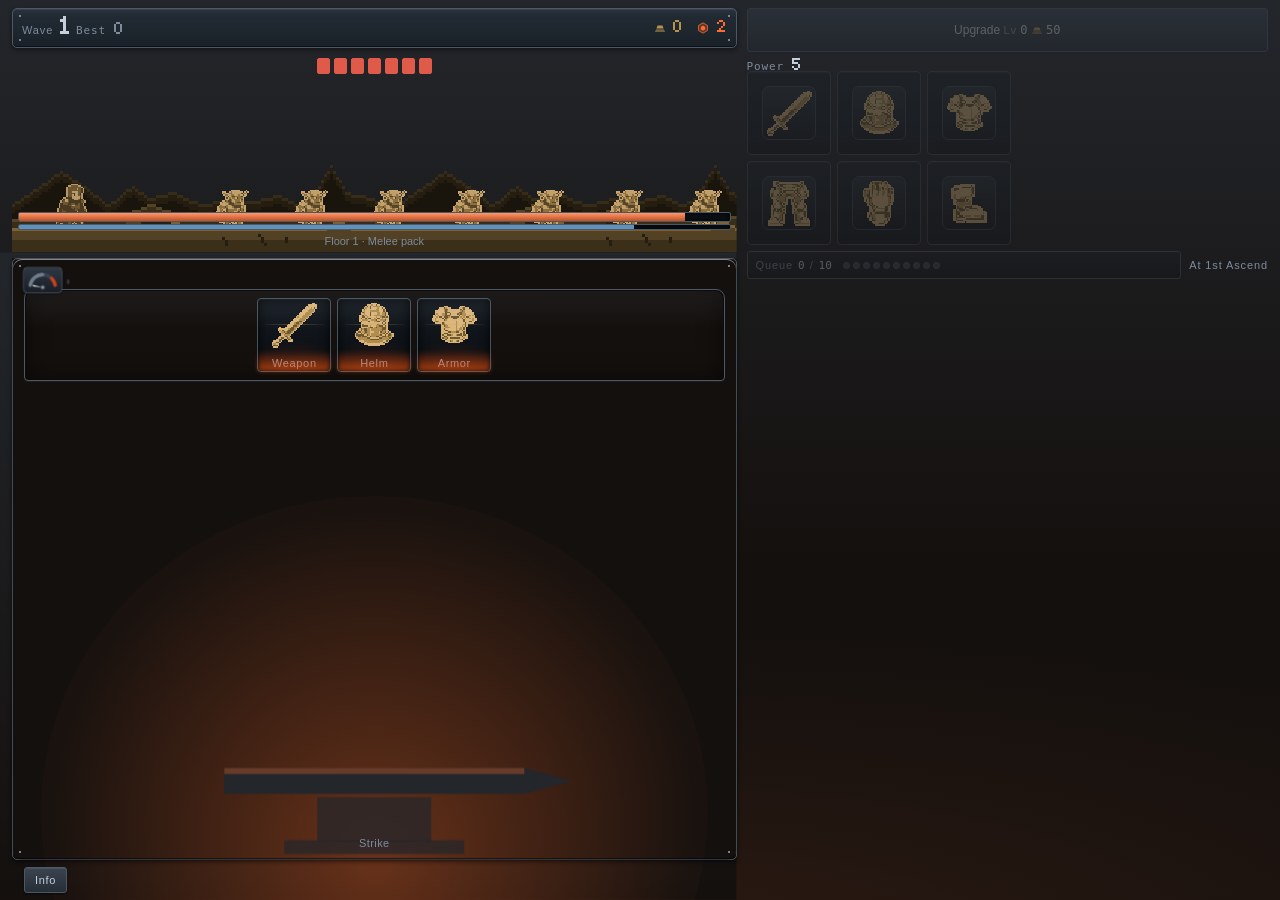
==== commit 07b477c4: "048 검증 통과 — 손 제련 공짜(spin(free)) · 견습생 해금 웨이브 25 · 슬롯 릴 연출(멈춤·튕김·리치·보고 있을 때만 천천히) · days.js --manual " ====
--- a/src/forge.html
+++ b/src/forge.html
@@ -122,7 +122,10 @@
   border:1px solid var(--edge)}
 /* 047 3차 ⑤ — 들어가지 않은 나머지는 마지막 자리에서 「+N」으로 말한다.
    점이 아니므로 동그라미·테두리를 벗고 숫자만 남는다. */
-#qdots i.more,#qband>i.qmore{width:auto;height:auto;border:0;background:none;border-radius:0;
+/* 048 §2⑧ — 「+N」이 `<i>` 기본 기울임으로 비스듬히 보였다(047 검증이 넘긴 것).
+   글자 모양만 바로 세운다 — 폭을 재는 숨은 자도 **같은 규칙**을 받아야 하므로
+   둘을 묶은 이 선택자에 넣는다(안 그러면 재는 폭과 그리는 폭이 갈린다). */
+#qdots i.more,#qband>i.qmore{font-style:normal;width:auto;height:auto;border:0;background:none;border-radius:0;
   font-size:11px;line-height:1;color:var(--dim);white-space:nowrap;
   font-family:ui-monospace,Menlo,monospace}
 /* 047 4차 — 글자는 **줄지 않는다.** 폭을 미리 떼 놓았으므로 `flex` 가 다시 눌러
@@ -251,11 +254,24 @@
   0%,100%{box-shadow:none}
   50%{box-shadow:0 0 0 2px var(--ember),0 0 10px var(--ember)}
 }
-#autores.pop{animation:autoresPop .4s steps(1,end) 3}
-#autores.popStill{box-shadow:0 0 0 2px var(--ember)}
+/* 048 §2② — 견습생 해금도 **같은** 반짝임을 쓴다. 041 이 쓰던 선택자에 `#auto`
+   를 더하기만 한다(새 애니메이션 0개 · `#autores` 의 동작은 한 글자도 안 바뀐다). */
+#autores.pop,#auto.pop{animation:autoresPop .4s steps(1,end) 3}
+#autores.popStill,#auto.popStill{box-shadow:0 0 0 2px var(--ember)}
 @media (prefers-reduced-motion:reduce){
-  #autores.pop{animation:none;box-shadow:0 0 0 2px var(--ember)}
-}
+  #autores.pop,#auto.pop{animation:none;box-shadow:0 0 0 2px var(--ember)}
+}
+/* ══ 048 §2② — 견습생이 잠긴 동안 (첫 회차 최고 웨이브 25 전) ════════════
+   충전은 **견습생만** 쓴다. 그러니 견습생이 없는 동안 온도계·충전 숫자·지피기는
+   뜻이 없는 장치다 — 원칙 7 「첫 3분은 순수 스핀만」과 같은 결의 정리다.
+   충전은 CORE 대로 계속 찬다(수식 미변경) — 해금 순간 이미 쌓여 있다.
+   ⚠ `#ad` 는 `platUI()` 가 **인라인** `display` 를 쓴다. 광고가 있는 곳에서는
+     `''`(인라인 없음)을 넣으므로 아래 규칙이 그대로 이긴다 — platUI 는 안 고친다. */
+body[data-appr="0"] #therm,
+body[data-appr="0"] #auto,
+body[data-appr="0"] #ad{display:none}
+body[data-appr="0"] #spincap .ci,
+body[data-appr="0"] #spincap #chg{display:none}
 
 /* ── 아이콘 공통 (부위 심볼 = 강철 채움 + 등급색 스트로크) ── */
 #sprite{display:none}
@@ -363,18 +379,15 @@
    ⚠ `visibility` 로 감춘다(`display` 가 아니라) — 자리가 변하면 L3(틱이 자리를
      안 바꾼다)가 운다. */
 #forge[data-veiled] #msg{visibility:hidden}
-#forge[data-veiled] .reel::after{
-  content:"?";position:absolute;inset:0;z-index:3;border-radius:3px;
-  display:flex;align-items:center;justify-content:center;
-  font-size:15px;font-weight:700;color:#5d6977;letter-spacing:0;
-  background:linear-gradient(180deg,#161c23,#0a0d11);
-}
-/* 드러난 칸은 덮개를 치운다. `data-shown` 이 k 면 앞에서 k 개가 열려 있다. */
-#forge[data-veiled][data-shown="1"] .reel:nth-child(-n+1)::after,
-#forge[data-veiled][data-shown="2"] .reel:nth-child(-n+2)::after,
-#forge[data-veiled][data-shown="3"] .reel:nth-child(-n+3)::after,
-#forge[data-veiled][data-shown="4"] .reel:nth-child(-n+4)::after,
-#forge[data-veiled][data-shown="5"] .reel:nth-child(-n+5)::after{display:none}
+/* 048 §2③ — 아직 도는 릴이 하나라도 있으면 글은 기다린다(「마지막 릴이 선 뒤에」). */
+#forge[data-rolling] #msg{visibility:hidden}
+/* ══ 048 §2③ — `?` 덮개는 **돌아가는 릴**로 바뀌었다 ═══════════════════════
+   047 은 아직 안 드러난 칸을 `::after` 로 덮어 `?` 를 썼다. 048 에서는 그 칸이
+   **실제로 돌고 있다** — 가리는 것이 아니라 아직 안 선 것이다. 그래서 덮개 두
+   규칙(`?` 와 `data-shown` 별 해제)을 지운다. 부모 속성 자체는 그대로 둔다:
+   `fgPaint()` 가 계속 쓰고, 047 검사·탐침이 그것을 상태 창구로 읽는다.
+   ⚠ `::after` 를 비워 두는 것이 중요하다 — `.reel.lock::after` 의 「고정」 딱지가
+     그 자리를 쓴다. 덮개를 남겨 두면 고정 딱지가 덮개 뒤로 사라진다. */
 /* 목업의 「이은 고리」 — 두 번째 문양부터 앞 문양과 같으면 그 칸을 강조한다(CSS 만). */
 /* 이은 고리 — 두 번째 문양부터 앞 문양과 같으면 그 칸을 강조한다(CSS 만). */
 .reel.echo{border-color:var(--brass);box-shadow:inset 0 0 11px rgba(0,0,0,.9),0 0 8px -1px var(--brass)}
@@ -443,6 +456,47 @@
 @keyframes coal{from{opacity:.5}to{opacity:1}}
 .reel .ico{color:#cf9550}   /* font-size 는 svg 를 1em 으로 키우던 값 — 011 에서 제거 */
 .reel .nm{font-size:11px;color:#93a1b2;margin-top:4px;letter-spacing:.06em}
+/* ══ 048 §2③ — 세로 띠 창 ════════════════════════════════════════════════
+   창 높이의 300%짜리 띠에 칸 셋(위·가운데·아래). 칸 하나가 정확히 ⅓ 이라
+   위치를 `translateY(u×33.333%)` 로만 준다 — **픽셀을 한 번도 안 잰다.** */
+.reel .win{position:relative;flex:1 1 auto;width:100%;min-height:0;overflow:hidden;border-radius:3px}
+.reel .strip{position:absolute;left:0;right:0;top:-100%;height:300%;will-change:transform}
+.reel .sy{position:absolute;left:0;right:0;height:33.3333%;
+  display:flex;align-items:center;justify-content:center}
+.reel .sy:nth-child(1){top:0}
+.reel .sy:nth-child(2){top:33.3333%}
+.reel .sy:nth-child(3){top:66.6667%}
+/* 기준선(payline) — 창 가운데 한 줄. 맞으면 등급색으로 켜진다. */
+.reel .pay{position:absolute;left:3px;right:3px;top:50%;height:1px;margin-top:-1px;z-index:2;
+  pointer-events:none;background:linear-gradient(90deg,transparent,rgba(214,166,94,.38),transparent)}
+.reel.done.hit .pay{background:linear-gradient(90deg,transparent,var(--payc,var(--ember)),transparent);
+  box-shadow:0 0 7px -1px var(--payc,var(--ember))}
+/* 도는 동안: 잔상(세로 blur) + 위아래 가장자리 어둡게. 라벨은 **자리를 지킨 채**
+   숨는다(`visibility` — `display` 면 L3「틱이 자리를 안 바꾼다」가 운다). */
+.reel.rolling .strip{filter:blur(1.3px) brightness(.92)}
+.reel.rolling .win::after{content:"";position:absolute;inset:0;z-index:1;pointer-events:none;
+  background:linear-gradient(180deg,rgba(6,9,12,.92),transparent 26%,transparent 74%,rgba(6,9,12,.92))}
+.reel.rolling .nm{visibility:hidden}
+.reel.rolling .ico{animation:none}          /* 돌 때는 담금질 등장을 끈다 */
+/* 048 2차 ① — 천천히 도는 중. **잔상 없음**(`.rolling` 이 아니다) · 띠만 흐른다.
+   라벨은 자리를 지킨 채 숨는다 — 창의 문양이 계속 바뀌는데 이름이 고정이면 거짓말이다. */
+.reel.drifting .nm{visibility:hidden}
+.reel.drifting .ico{animation:none}
+@media (prefers-reduced-motion:reduce){ .reel.drifting .strip{transform:none !important} }
+/* 리치(긴장) — 마지막 한 칸이 느리게 돌며 빛난다. */
+.reel.tense{border-color:var(--brass);box-shadow:0 0 12px rgba(184,147,74,.5),inset 0 0 11px rgba(0,0,0,.9)}
+.reel.tense .strip{filter:blur(.6px) brightness(1.12)}
+/* 선 그 순간 — 칸 테두리 번쩍 + 짧은 셰이크 (서지 않은 칸은 조용하다). */
+@keyframes reelLand{
+  0%{box-shadow:0 0 0 2px var(--ember),inset 0 0 11px rgba(0,0,0,.9);transform:translateY(-2px)}
+  55%{transform:translateY(1px)}
+  100%{box-shadow:inset 0 0 11px rgba(0,0,0,.9);transform:none}}
+.reel.land{animation:reelLand .42s ease-out 1}
+@media (prefers-reduced-motion:reduce){
+  .reel.land{animation:none}
+  .reel.rolling .strip{filter:none}
+  .reel.rolling .win::after{display:none}
+}
 /* 정렬 순간 화염 (1회성, transform·opacity·filter 만) */
 .reel .fl,.reel .sk{position:absolute;pointer-events:none;opacity:0}
 .reel .fl{left:0;right:0;bottom:-5%;height:82%;border-radius:0 0 3px 3px;
@@ -455,8 +509,11 @@
   radial-gradient(circle 1.6px at 46% 38%,#fff2cc,transparent),
   radial-gradient(circle 1.1px at 75% 68%,#ff9a3c,transparent),
   radial-gradient(circle 1.3px at 18% 46%,#ffc46b,transparent)}
-.reel.hit .fl{animation:burst .62s ease-out}
-.reel.hit .sk{animation:sparks .82s ease-out}
+/* 048 §2③ — 맞음의 생김새는 **선 릴**(`.done`)에만 든다. CORE 는 420ms 에 맞은
+   칸마다 `.hit` 를 다는데, 아직 도는 칸이 그때 빛나면 결과가 첫 타에 새어 나간다
+   (047 K5 가 가림막으로 막던 바로 그것). `.hit` 자체는 CORE 가 달던 그대로다. */
+.reel.done.hit .fl{animation:burst .62s ease-out}
+.reel.done.hit .sk{animation:sparks .82s ease-out}
 @keyframes burst{
   0%{opacity:0;transform:translateY(18%) scale(.72,.3)}
   22%{opacity:1;transform:translateY(0) scale(1,1.1)}
@@ -484,7 +541,7 @@
   content:"고정";position:absolute;top:0;right:0;font-size:11px;line-height:1.35;
   color:#22190a;background:linear-gradient(180deg,#dfb96f,#a8842f);
   padding:2px 4px;border-radius:0 3px 0 5px;letter-spacing:.04em}
-.reel.hit{border-color:var(--ember);
+.reel.done.hit{border-color:var(--ember);
   box-shadow:0 0 15px rgba(255,107,44,.55),inset 0 0 18px rgba(255,107,44,.35)}
 #msg{height:18px;font-size:12px;color:var(--dim);margin-bottom:8px}
 #msg.big{color:var(--ember);font-weight:700;text-shadow:0 0 10px rgba(255,107,44,.55)}
@@ -1152,6 +1209,12 @@
      쓰지 않는다(§2⑦ 「기존 키의 값은 안 바꾼다」 · 안 쓰게 된 키는 제안에 적는다). */
   'ui.tapLockTip':'문양 칸을 누르면 한 번 두드린다 · 길게 누르면 고정 토큰으로 그 문양을 붙잡는다',
   'msg.autoresUnlocked':'자동 정리가 열렸다',
+  // 048 §2⑥ — 새 키만. 기존 키 값은 한 글자도 안 바꾼다.
+  'msg.apprentice':'견습생이 왔다',
+  /* 1차에서는 en 에 `reel` 을 못 써서 「one symbol」로 썼다(checklist `I_BAN` 이 034 판
+     그대로 `reel`·`spin` 을 막았다). 2차 ② 가 그 목록을 원칙 7 에 맞춰 정리했으므로
+     en 은 지시서 원문으로 돌아갔다. ko 는 1차 그대로 — 「릴」은 외래어라 쓰지 않는다. */
+  'ui.reelTip':'누를 때마다 문양 칸 하나가 선다',
   'gd.play':'시작하기',
   'ui.boost':'1.5배속 {0}분 남음',
   'ui.queue':'대기', 'ui.lockHint':'릴을 눌러 고정',
@@ -1261,6 +1324,11 @@
   'ui.pityTip':'Forge pressure',
   'ui.tapLockTip':'Tap a symbol to strike once · press and hold to lock it with a token',
   'msg.autoresUnlocked':'Auto-sort unlocked',
+  // 048 §2⑥ — 새 키만. 원칙 7: slot·bet·jackpot·casino 낱말을 쓰지 않는다(S7).
+  'msg.apprentice':'An apprentice joined',
+  // 048 2차 ② — 원칙 7 이 릴의 모양·움직임을 열었고 checklist `I_BAN` 에서 `reel`·`spin`
+  //   을 뺐다(`slot`·`jackpot`·`bet`·`casino` 는 그대로 막는다). 지시서 §2⑥ 원문으로 되돌린다.
+  'ui.reelTip':'Each tap stops one reel',
   'gd.play':'Play',
   'ui.boost':'1.5x speed, {0} min left',
   'ui.queue':'Queue', 'ui.lockHint':'Tap an item to lock',
@@ -1505,9 +1573,16 @@
 
 /* ══ 제련 ══ */
 let spinning=false;
-function spin(){
-  if(spinning||S.charge<1||S.queue.length>=qmax()) return;
-  spinning=true; S.charge--;
+/* 048 §2① — 유일한 CORE 변경(두 줄). `free` 가 참이면 **충전을 안 쓴다.**
+   손(`'hand'` · 손이 연 주기의 `'idle'` 마무리)이 `spin(true)` 로 부르고,
+   견습생은 예전 그대로 `spin()` — 충전 1이다.
+   ⚠ `free` 는 **대기열 상한을 풀지 않는다**(원칙 8 — 하나는 팔아야 전진).
+     첫 승천 전에는 자동 정리가 없으므로(041) 손 제련은 10개마다 사람의 결정을 만난다.
+   ⚠ `days.js` 기본 출력은 방치(견습생) 플레이를 재므로 md5 81a6288… 이 그대로다.
+     손을 재는 것은 `days.js --manual` 이다(048 §5). */
+function spin(free){
+  if(spinning||(!free&&S.charge<1)||S.queue.length>=qmax()) return;
+  spinning=true; if(!free) S.charge--;
   const els=[...document.querySelectorAll('.reel')];
   els.forEach((e,i)=>{ if(i!==S.lockIdx){e.classList.add('spin');e.classList.remove('hit');} });
   const pityHit = S.pity>=PITY();
@@ -2445,10 +2520,22 @@
 
 // 스핀 끝에 한 번만 부른다 (틱당 아님). .fl/.sk 를 새로 깔아 두면 직후에 붙는
 // .hit 클래스로 화염·불티 애니메이션이 1회 재생된다.
+/* 048 §2③ — 릴이 **돌고 있으면 그리지 않는다.** CORE 는 420ms 에 이 함수로 결과를
+   쓰는데(`spin()` 안), 그때 칸을 다시 그리면 ⑴ 띠가 통째로 날아가고 ⑵ 아직 두 번
+   더 쳐야 할 결과가 첫 타에 보인다. 돌고 있을 때는 `dataset.p` 에 **받아만 두고**
+   화면은 릴 엔진이 「내려앉힐 때」 바꾼다. 서 있을 때(부팅·고정·쉬는 중)는 예전처럼
+   그 문양을 그대로 세운다. 서명·호출부는 안 바뀐다 — CORE 는 한 글자도 안 움직인다. */
 function drawReel(el,idx,locked){
-  el.innerHTML=`<i class="fl"></i><i class="sk"></i>`
-    + icoPix(PARTS[idx].id,0,REEL_SCALE()) + `<div class="nm">${t('part.'+PARTS[idx].id)}</div>`;
   el.dataset.p=idx; el.classList.toggle('lock',!!locked);
+  let r=null;
+  try{ const i=reelIndexOf(el); r=(i>=0)?RL[i]:null; }catch(e){ r=null; }
+  const rolling = r && (r.st==='spin'||r.st==='slow'||r.st==='queued'||r.st==='land');
+  if(rolling){ r.want=idx; return; }
+  const sc=reelBuild(el,idx);
+  if(r){ r.sc=sc; r.im=reelImgs(el); r.pos=0; r.sym=idx; r.sym0=idx; r.want=null;
+         if(r.st!=='locked'&&r.st!=='rest') r.st='stopped';
+         if(locked) r.st='locked';
+         reelClass(r); }
 }
 
 // 표시용 적 개체. 개체별 체력은 없다 — 전체 체력 비율 × 개체 수 나눗셈뿐.
@@ -2544,6 +2631,30 @@
 // 진행 기반 — 경과 시각이나 날짜 기준이 아니다. S.top 에서 파생하므로 별도 저장이 없고,
 // 웨이브 10을 이미 넘긴 기존 세이브는 로드 즉시 노출된다.
 const GATE_WAVE=10;
+/* ══ 048 §2② — 견습생 해금 ══════════════════════════════════════════════
+   사용자 결정(2026-10-16): 「처음 시작할 때는 **수동만** 보여 주고, 첫 스테이지
+   20~30 넘어가면 그때부터. **승천 이후에는 1스테이지부터**.」 가운데 값 25 를 쓴다.
+   041 의 `autoResOn()` 과 **같은 꼴**이다 — VIEW 상수 하나 + 저장값은 안 건드린다.
+   `S.top` 은 CORE 가 웨이브를 깰 때마다 올리는 **통산** 최고치라 승천해도 안 줄고,
+   그래서 「승천 이후에는 처음부터」는 `S.star>=1` 한 갈래로 충분하다.
+   ⚠ 저장값 `S.auto` 는 건드리지 않는다. 잠긴 동안 `S.auto` 가 참인 옛 세이브라도
+     `apprOn()` 이 거짓이라 견습생은 한 타도 안 친다(검사 S4). */
+const APPR_WAVE=25;
+const apprUnlocked=()=>((S.star||0)>=1 || (S.top||0)>=APPR_WAVE);
+const apprOn=()=>apprUnlocked() && !!S.auto;
+let apprSeen=null;               // null = 아직 판정 전 (부팅 판정은 연출 없이 조용히)
+function apprUI(){
+  const on=apprUnlocked();
+  if(apprSeen===on) return;      // 상태가 바뀔 때만 DOM 을 건드린다 (gateUI 와 같은 규약)
+  const born=apprSeen!==null && on;
+  apprSeen=on;
+  try{ document.body.setAttribute('data-appr', on?'1':'0'); }catch(e){}
+  if(born){
+    const m=document.getElementById('msg');
+    if(m){ m.textContent=t('msg.apprentice'); m.className='big'; }
+    popAutores(document.getElementById('auto'));     // 041 과 같은 반짝임
+  }
+}
 let gateOn=null;                 // null = 아직 판정 전 (첫 판정은 연출 없이 조용히)
 function gateUI(){
   const on=(S.top||0)>=GATE_WAVE;
@@ -2563,6 +2674,7 @@
 // 매 틱 갱신은 숫자·버튼 상태만. innerHTML 재구성은 render()에서만 한다.
 function renderFast(){
   gateUI();
+  apprUI();                                 // 048 §2② — 견습생 해금 (같은 규약)
   // 계속 변하는 숫자는 픽셀 글리프로 (010 §2). 한글 라벨은 시스템 스택 그대로다.
   // #wv 는 CORE 의 tick() 이 textContent 로 쓰는 자리라 손대지 않고, 옆칸 #wvg 에
   // 글리프를 둔다 — CORE 는 바이트 그대로 두면서 화면만 바꾸는 이음매다.
@@ -3016,6 +3128,349 @@
       if(S.dust>=c&&T(k)<TECH[k].max){ S.dust-=c; S.tech[k]=T(k)+1; render(); } });
 }
 
+/* ══════════════════════════════════════════════════════════════════════════
+   048 §2③ — 릴을 **진짜 슬롯처럼** 돌린다 (VIEW 전용)
+
+   047 의 가림막(`?` 덮개)이 하던 일을 **돌아가는 릴**이 대신한다. 「누를 때마다
+   하나씩 선다」는 047 §2⑤ 의 상태 기계 그대로다 — 타격 = 멈춤. 바뀌는 것은 그
+   사이에 사람이 **보는 것**뿐이고, CORE 와의 산술은 한 글자도 안 움직인다.
+
+   ⚠ **픽셀을 재지 않는다.** 띠는 창 높이의 300%, 칸 하나가 정확히 ⅓ 이고 위치는
+     `translateY(u×33.333%)` 로만 준다. 그래서 `pos` 의 단위가 **칸**이다 — 창
+     크기·배율·회전이 바뀌어도 다시 잴 것이 없다(009 「치수는 정지 상태에서」가
+     걸리는 자리를 아예 안 만든다).
+   ⚠ 띠는 **칸 셋**뿐이다(위·가운데·아래). 한 칸을 지날 때마다 문양만 갈아 끼운다
+     (`img.src` 교체 — 스프라이트는 이미 캐시다). 12칸짜리 긴 띠를 만들면 릴마다
+     DOM 이 12개씩 늘고 soak 의 DOM 수가 그만큼 뛴다.
+   ⚠ **결과를 미리 흘리지 않는다.** CORE 는 420ms 에 `drawReel()` 로 결과를 쓰고
+     맞은 칸에 `.hit` 를 단다. 돌고 있는 릴에서는 그것을 **받아만 두고**(`want`)
+     화면에는 안 쓴다. `.hit` 의 생김새도 `.done`(= 선 릴)일 때만 든다 — 안 그러면
+     첫 타에 테두리가 먼저 빛나서 「세 번 두드리면 하나」가 깨진다(047 K5).
+   ⚠ **도는 동안만 rAF 가 돈다.** 다 서면 루프를 스스로 끊는다(원칙 1 · 011 절전).
+     `__view.perf.reelFrames` 가 그것을 말한다 — 쉬는 릴은 프레임을 안 먹는다.
+   ⚠ reducedMotion 이면 띠가 **안 흐른다**. 지금의 `heat`(칸이 달아오름)만 돌고
+     탭에 바로 선다 — 튕김·셰이크 없음.
+   ══════════════════════════════════════════════════════════════════════════ */
+const SYMN=6;                                  // 문양 = 장비 부위 6종 (원칙 7 — 도박 문양 아님)
+const symAbove=s=>(s+SYMN-1)%SYMN;             // 띠는 아래로 흐른다 → 위에서 들어오는 문양
+const REEL_GAP=120;                            // 차례로 서는 간격 (한꺼번에 서면 슬롯이 아니다)
+/* 멈춤 감속 (120~220ms · 릴마다 다르게). ⚠ **커지는 순서여야 한다.** 차례로 세우는
+   간격은 「서기 시작하는」 시각 기준인데, 사람이 보는 것은 「다 선」 시각이다. 뒤 릴이
+   더 빨리 서면 그 차이만큼 둘이 겹쳐 보인다 — 실측: [150,185,135] 로 두니 둘째와
+   셋째가 **70ms 차**로 거의 같이 섰다(S3b 가 그것을 울었다). 커지는 순서면 다 선
+   시각의 간격이 REEL_GAP 이상으로 **보장**된다. */
+const REEL_DUR=[140,160,175,190,205];
+const REEL_DUR_TENSE=500;                      // 리치 — 마지막 릴만 길게
+const REEL_PEND_MS=420;                        // 첫 릴: 결과가 정해지기까지 = CORE 의 420ms
+const REEL_REST_MS=10000;                      // 손도 견습생도 10초 안 닿으면 쉰다
+/* ══ 048 2차 ① — 「보고 있을 때만 천천히 돈다」 ══════════════════════════
+   사용자 결정(2026-10-23). 1차의 제안 ③ 에 대한 답이다: 주기 사이에 릴을 계속
+   돌리는 「끌어들이는 회전」은 원칙 1(절전)과 부딪히는데, **조건을 붙이면** 그
+   비용이 사람이 보고 있는 동안으로 한정된다.
+     · 마무리 뒤 1.5초는 **결과에 서 있는다** — 사람이 읽는 시간이다(`#msg` 도 그대로).
+     · 그 뒤 보통 회전의 1/6 로 천천히 돈다. **잔상 없음 · 띠만 흐른다.**
+     · 탭이 보이고(`!document.hidden`) **마지막 사람 입력 뒤 30초 안**일 때만.
+       그 밖에는 지금의 `rest` — rAF 를 끊는다(S5).
+     · 고정된 릴은 안 돈다. reducedMotion 이면 아예 없다.
+   ⚠ 「사람 입력」은 **탭·키**다. 견습생 타격은 아니다 — 견습생만 도는 판에서는
+     견습생 주기가 릴을 돌리므로 따로 돌 이유가 없고, 돌면 그건 방치 중 상시
+     애니메이션이라 원칙 1 위반이다.
+   ⚠ 도는 동안에는 `.done` 을 뗀다 — CORE 가 단 `.hit` 테두리가 **지금 창에 있는
+     문양과 다른 것**을 가리키게 되기 때문이다. 그래서 1.5초를 먼저 준다. */
+const REEL_DRIFT_WAIT=1500;                    // 결과를 읽는 시간
+const REEL_IDLE_MS=30000;                      // 마지막 사람 입력 뒤 이만큼만
+const REEL_DRIFT_DIV=6;                        // 보통 회전의 1/6
+const REEL_V=[15,13.4,16.6,14.2,15.8];         // 칸/초 — 똑같이 돌면 기계처럼 안 보인다
+const REEL_V_TENSE=4.5;                        // 리치: 느리게 돌며 빛난다
+const REEL_PHASE=[0,.37,.71,.19,.53];          // 처음 위상도 흩어 둔다
+const REEL_MIN_TRAVEL=2.2;                     // 멈출 때 최소 이만큼은 더 지나간다(칸)
+// ease-out-back — 기준선을 **살짝 지나쳤다가 튕겨 돌아온다**(§2③).
+const BACK_C1=1.70158, BACK_C3=BACK_C1+1;
+const backOut=u=>1+BACK_C3*Math.pow(u-1,3)+BACK_C1*Math.pow(u-1,2);
+
+const RL=[];                 // 릴 하나당 상태 하나 (아래 reelSync 가 길이를 맞춘다)
+let reelRaf=null, reelLastAt=0, reelFrames=0;
+let reelHumanAt=0, reelStillAt=0;   // 048 2차 ① — 마지막 사람 입력 · 마지막 릴이 선 때
+// 사람이 만졌다. 탭(장면·문양 칸·「+N」)과 키가 여기를 지난다 — 견습생은 안 지난다.
+function reelTouch(){ reelHumanAt=Date.now(); }
+const reelRed=()=>{ try{ return !!(globalThis.__view&&globalThis.__view.reducedMotion); }catch(e){ return false; } };
+const reelHidden=()=>{ try{ return typeof document!=='undefined' && !!document.hidden; }catch(e){ return false; } };
+function reelEls(){ try{ return [...document.querySelectorAll('#reels .reel')]; }catch(e){ return []; } }
+
+/* 창 안의 세 칸(`img`)을 집어 둔다. 캔버스가 없는 판(하네스)에서는 `img` 가 없다. */
+function reelImgs(el){ try{ return [...el.querySelectorAll('.sy img.px')]; }catch(e){ return []; } }
+function reelPutSyms(r){
+  const im=r.im; if(!im||im.length!==3) return;
+  const c=r.sym, tri=[symAbove(c),c,(c+1)%SYMN];
+  for(let k=0;k<3;k++){
+    const u=spriteURL(PARTS[tri[k]].id,0,r.sc);
+    if(u && im[k] && im[k].getAttribute('src')!==u) im[k].setAttribute('src',u);
+  }
+}
+/* 릴 하나를 **선 상태**로 그린다. `drawReel()` 이 정지 중일 때 부르는 자리다. */
+function reelBuild(el,sym){
+  const sc=REEL_SCALE();
+  el.innerHTML=`<i class="fl"></i><i class="sk"></i>`
+    + `<span class="win"><span class="strip">`
+    + [symAbove(sym),sym,(sym+1)%SYMN].map(s=>`<span class="sy">${icoPix(PARTS[s].id,0,sc)}</span>`).join('')
+    + `</span><i class="pay"></i></span>`
+    + `<div class="nm">${t('part.'+PARTS[sym].id)}</div>`;
+  return sc;
+}
+function reelIndexOf(el){ const ks=reelEls(); return ks.indexOf(el); }
+/* RL 의 길이를 지금 릴 수에 맞춘다(승천으로 릴이 늘 때). */
+function reelSync(){
+  const ks=reelEls();
+  while(RL.length>ks.length) RL.pop();
+  for(let i=0;i<ks.length;i++){
+    const p=(ks[i].dataset&&ks[i].dataset.p!=null)?+ks[i].dataset.p:0;
+    if(!RL[i] || RL[i].el!==ks[i])
+      RL[i]={st:'rest', pos:0, sym:p, sym0:p, v:0, want:null, tens:false,
+             t0:0, dur:0, p0:0, T:0, sc:REEL_SCALE(), im:reelImgs(ks[i]), el:ks[i]};
+    if(!RL[i].im.length) RL[i].im=reelImgs(ks[i]);
+    // 처음 보는 칸에도 `.done` 을 단다 — 안 그러면 선 릴의 `.hit` 가 안 보인다.
+    if(!ks[i].classList||!ks[i].classList.contains('done')) reelClass(RL[i]);
+  }
+  return ks;
+}
+function reelShow(r){
+  if(!r.el) return;
+  const st=r.el.querySelector&&r.el.querySelector('.strip');
+  if(!st||!st.style) return;
+  const w=Math.floor(r.pos), u=r.pos-w, s=((r.sym0+5*w)%SYMN+SYMN)%SYMN;
+  if(s!==r.sym){ r.sym=s; reelPutSyms(r); }
+  st.style.transform='translateY('+(u*(100/3)).toFixed(3)+'%)';
+}
+function reelClass(r){
+  const e=r.el; if(!e||!e.classList) return;
+  const roll=(r.st==='spin'||r.st==='slow'||r.st==='queued'||r.st==='land');
+  const dr=(r.st==='drift');                        // 048 2차 ① — 천천히 도는 중
+  e.classList.toggle('rolling',roll);
+  e.classList.toggle('drifting',dr);
+  e.classList.toggle('tense',!!r.tens && roll);
+  e.classList.toggle('done',!roll && !dr);          // `.hit` 의 생김새는 **선** 릴에만 든다
+  reelMark();
+}
+/* 048 §2③ — 「`#msg` 는 **마지막 릴이 선 뒤에** 보인다」. 마무리(`fgFinish`)는 마지막
+   타가 들어온 순간에 나는데, 릴은 그 뒤로도 0.12초 간격 × 감속만큼 더 선다 —
+   그 사이에 글이 먼저 떴다(K4 실측: 마무리 시각에 상태 [stopped,stopped,land]).
+   `FG.veiled` 를 늘리면 자동 정리·대기열 수까지 늦춰지므로(K6) **글만** 늦춘다. */
+function reelMark(){
+  const roll=RL.some(r=>r&&(r.st==='spin'||r.st==='slow'||r.st==='queued'||r.st==='land'));
+  // 마지막 릴이 **선 그 순간**을 적는다 — 「마무리 뒤 1.5초」가 여기서부터다.
+  if(!roll && reelWasRolling) reelStillAt=Date.now();
+  reelWasRolling=roll;
+  try{ const f=fgEl(); if(!f||!f.setAttribute) return;
+    /* ⚠ 천천히 도는 것(`drift`)은 여기 **안 센다.** 「`#msg` 도 그대로」(2차 ①)라
+       글을 숨기면 안 되고, `data-rolling` 은 글을 숨기는 못이다. */
+    if(roll) f.setAttribute('data-rolling','1'); else f.removeAttribute('data-rolling');
+  }catch(e){}
+}
+let reelWasRolling=false;
+/* 결과가 나왔는가. CORE 는 420ms 뒤에 `drawReel()` 로 `dataset.p` 를 쓴다 —
+   그 전의 `dataset.p` 는 **지난 주기의 문양**이라 그걸 보고 세우면 틀린 것에 선다. */
+const reelReady=()=>(!FG.veiled || FG.settled);
+/* 주기가 열릴 때 — 고정된 릴 말고 전부 돌린다. */
+function reelsStart(){
+  const ks=reelSync(); if(!ks.length) return;
+  reelLastAt=0;
+  for(let i=0;i<ks.length;i++){
+    const r=RL[i];
+    if(i===S.lockIdx){ r.st='locked'; r.tens=false; reelClass(r); continue; }
+    if(r.st==='land'||r.st==='slow'||r.st==='queued'||r.st==='spin'){ reelClass(r); continue; }
+    /* 048 2차 ① — **천천히 돌던 릴은 자리를 안 바꾼다.** `pos`·`sym0` 를 다시 박으면
+       띠가 한 칸 튀어, 「돌고 있는데 탭하니 순간이동했다」로 보인다. 속도만 올린다. */
+    if(r.st!=='drift'){ r.sym0=r.sym; r.pos=REEL_PHASE[i%REEL_PHASE.length]; }
+    r.want=null; r.tens=false;
+    r.v=REEL_V[i%REEL_V.length];
+    r.st='spin';
+    reelClass(r);
+  }
+  reelLoop();
+}
+/* 047 의 「드러난 문양 수」를 릴로 옮긴 것 — 앞에서 n 개가 **서 있어야 한다.**
+   정착 순간 세 타가 한꺼번에 반영돼도 한 번에 서지 않는다: 0.12초씩 벌려 세운다. */
+function reelReveal(n){
+  const ks=reelSync(); if(!ks.length) return;
+  const now=Date.now();
+  for(let i=0;i<n && i<ks.length;i++){
+    const r=RL[i];
+    /* ⚠ `slow`(결과를 기다리며 감속 중)는 **건너뛰지 않는다.** 건너뛰면 그 릴이
+       스스로 내려앉고, 그 시각이 차례 세우기의 격자 밖이라 둘째 릴과 겹쳐 선다
+       (실측: 정착 순간 첫째와 둘째가 16ms 차). 세우는 시각은 **여기 한 곳**이
+       정한다 — `queued` 로 찍어 두 번 잡히지 않게 한다. */
+    if(!r||r.st==='stopped'||r.st==='locked'||r.st==='land'||r.st==='queued') continue;
+    const at=Math.max(now, reelLastAt+REEL_GAP);
+    reelLastAt=at;
+    r.st='queued'; reelClass(r);
+    const d=at-now;
+    if(d<=0) reelLandList([i]);
+    else if(typeof setTimeout==='function') setTimeout(()=>{ try{ reelLandList([i]); }catch(e){} }, d);
+    else reelLandList([i]);
+  }
+  reelLoop();
+}
+/* 250ms 틱의 안전망 — rAF 가 멈춘 판·숨은 탭에서도 릴이 결과를 보인다. */
+function reelPump(){
+  try{
+    // 숨은 탭: 그 자리에 세운 **뒤에도** 아래 판정을 지난다 — 그래야 `rest` 로 내려간다.
+    if(reelHidden()){ reelSnapAll(); reelIdleCheck(); return; }
+    if(FG.veiled) reelReveal(Math.max(FG.shown,1));
+    /* rAF 가 안 도는 판에서 돌고 있는 릴이 남으면 그 자리에 세운다.
+       ⚠ **주기 밖이라고 무조건 세우면 안 된다** — 마무리 뒤 0.12초 간격으로
+         차례로 서는 중일 수 있고, 그걸 틱이 덮치면 한꺼번에 서 버린다(S3). */
+    if(reelRaf===null && RL.some(r=>r&&(r.st==='spin'||r.st==='slow'||r.st==='queued'||r.st==='land')))
+      reelSnapAll();
+    reelIdleCheck();
+  }catch(e){}
+}
+/* 이 릴을 세워 달라 — **릴 목록을 받는다.** 046 §7-d(R3)의 「바깥 두 릴이 한 탭에
+   같이 «쾅» 선다」가 이 함수를 그대로 쓴다. 048 에서 부르는 곳은 한 칸짜리뿐이다. */
+function reelLandList(idxs){
+  for(const i of idxs){
+    const r=RL[i]; if(!r) continue;
+    if(r.st==='stopped'||r.st==='locked') continue;
+    const el=r.el, want=(el&&el.dataset&&el.dataset.p!=null)?+el.dataset.p:null;
+    // 아직 결과가 안 정해졌다(첫 릴의 420ms) → **감속만** 한다. 정착하면 내려앉는다.
+    if(!reelReady() || want==null || isNaN(want)){ r.st='slow'; reelClass(r); continue; }
+    if(reelRed()){ r.pos=0; r.sym0=want; r.sym=-1; r.st='stopped'; r.tens=false;
+                   reelShow(r); reelLabel(r); reelClass(r); continue; }
+    // 몇 칸을 더 지나야 그 문양이 기준선에 오는가 (k ≡ 현재−목표 mod 6)
+    const w=Math.floor(r.pos), cur=((r.sym0+5*w)%SYMN+SYMN)%SYMN;
+    let k=((cur-want)%SYMN+SYMN)%SYMN;
+    let T=(w+k)-r.pos;                       // 목표까지의 거리(칸)
+    while(T<REEL_MIN_TRAVEL) T+=SYMN;        // 너무 가까우면 한 바퀴 더 — 「섰다」가 보이게
+    r.p0=r.pos; r.T=T; r.t0=(typeof performance==='object'&&performance.now)?performance.now():Date.now();
+    r.dur=r.tens?REEL_DUR_TENSE:REEL_DUR[i%REEL_DUR.length];
+    r.st='land'; reelClass(r);
+  }
+  reelLoop();
+}
+function reelLabel(r){
+  try{ const n=r.el.querySelector('.nm');
+    if(n) n.textContent=t('part.'+PARTS[r.sym].id); }catch(e){}
+}
+/* 048 2차 ① — 고정이 걸리거나 풀리면 **릴 상태도 따라간다.** `lockHold()` 는 지금까지
+   CSS 클래스만 토글했는데, 그러면 고정된 칸의 `RL[i].st` 가 `stopped` 로 남아 천천히
+   돌기 시작한다(실측 [drift,**drift**,stopped] — 고정한 칸이 돌았다). */
+function reelLockSync(){
+  const ks=reelSync();
+  for(let i=0;i<ks.length;i++){
+    const r=RL[i]; if(!r) continue;
+    if(i===S.lockIdx){ if(r.st!=='locked'){ r.st='locked'; reelClass(r); } }
+    else if(r.st==='locked'){ r.st='stopped'; reelClass(r); }
+  }
+}
+/* 「리치」 — 선 릴이 전부 같은 문양이고 남은 릴이 하나면 그 릴이 느려지며 빛난다.
+   ⚠ **목표 문양은 안 본다.** 이미 선 것만 보고 정한다 — 결과를 미리 아는 연출은
+     연출이 아니라 누설이다. 결과는 CORE 가 이미 정했고 이 함수는 그것을 모른다. */
+function reelTension(){
+  const ks=reelSync(); let done=[], left=[];
+  for(let i=0;i<ks.length;i++){
+    const r=RL[i];
+    if(r.st==='stopped'||r.st==='locked') done.push(r.sym);
+    else left.push(i);
+  }
+  const same=done.length>=2 && done.every(s=>s===done[0]);
+  for(const i of left){ const r=RL[i];
+    const on=same && left.length===1 && (r.st==='spin'||r.st==='slow');
+    if(on===r.tens) continue;
+    r.tens=on; if(on) r.v=REEL_V_TENSE; else r.v=REEL_V[i%REEL_V.length];
+    reelClass(r);
+  }
+}
+/* 한 프레임. 도는 릴이 하나도 없으면 스스로 끊는다. */
+function reelStep(now){
+  let live=false, moved=false;
+  for(let i=0;i<RL.length;i++){
+    const r=RL[i]; if(!r||!r.el) continue;
+    if(r.st==='spin'||r.st==='queued'||r.st==='drift'){
+      if(reelRed()) continue;                       // 흐르지 않는다 — 루프도 안 산다
+      r.pos+=r.v*(1/60); reelShow(r); live=true; moved=true; }
+    else if(r.st==='slow'){
+      // 결과를 기다리는 동안의 감속 — REEL_PEND_MS 에 걸쳐 바닥 속도까지 내려간다
+      // 세우는 시각은 `reelReveal()` 한 곳이 정한다 — 여기서 스스로 내려앉지 않는다.
+      if(reelRed()) continue;
+      r.v=Math.max(r.v*0.955, 3.2); r.pos+=r.v*(1/60); reelShow(r); moved=true; live=true;
+    }
+    else if(r.st==='land'){
+      const u=Math.min(1,(now-r.t0)/Math.max(1,r.dur));
+      r.pos=r.p0+r.T*backOut(u); reelShow(r); moved=true;
+      if(u>=1){ r.pos=r.p0+r.T; reelShow(r); r.st='stopped'; r.tens=false;
+                reelLabel(r); reelClass(r); reelHitFlash(r); reelTension(); }
+      else live=true;
+    }
+  }
+  if(moved){ reelFrames++;
+    // 쉬는 릴이 **진짜** 쉬는지는 이 수가 말한다(011 절전과 같은 창구).
+    try{ const V=globalThis.__view; if(V&&V.perf) V.perf.reelFrames=reelFrames; }catch(e){} }
+  return live;
+}
+function reelLoop(){
+  if(typeof requestAnimationFrame!=='function') return;
+  if(reelRaf!==null) return;
+  const tick=()=>{
+    const now=(typeof performance==='object'&&performance.now)?performance.now():Date.now();
+    const live=reelStep(now);
+    if(!live || reelHidden()){ reelRaf=null; if(reelHidden()) reelSnapAll(); return; }
+    reelRaf=requestAnimationFrame(tick);
+  };
+  reelRaf=requestAnimationFrame(tick);
+}
+/* 탭이 숨거나 rAF 가 멈춘 판 — 그 자리에서 결과로 내려앉힌다(047 3차 ② 와 같은 결).
+   화면이 멈춘 채 주기만 끝나 「돌고 있는 릴에 옛 문양」이 남는 것을 막는다. */
+function reelSnapAll(){
+  for(let i=0;i<RL.length;i++){
+    const r=RL[i]; if(!r||!r.el) continue;
+    if(r.st==='stopped'||r.st==='locked'||r.st==='rest') continue;
+    const want=(r.el.dataset&&r.el.dataset.p!=null)?+r.el.dataset.p:null;
+    if(want==null||isNaN(want)) continue;
+    r.pos=0; r.sym0=want; r.sym=-1; r.st='stopped'; r.tens=false;
+    reelShow(r); reelLabel(r); reelClass(r);
+  }
+}
+/* 맞은 칸: 선 그 순간에만 번쩍인다(CORE 가 단 `.hit` 는 `.done` 일 때만 보인다). */
+function reelHitFlash(r){
+  try{ if(!r.el.classList.contains('hit')) return;
+    r.el.classList.remove('land'); void r.el.offsetWidth; r.el.classList.add('land');
+    setTimeout(()=>{ try{ r.el.classList.remove('land'); }catch(e){} },420);
+  }catch(e){}
+}
+/* ══ 048 2차 ① — 주기 밖의 릴이 「천천히 돈다 / 선다 / 쉰다」 중 어디인가.
+   250ms 틱이 부른다. 세 상태의 뜻:
+     `stopped` 결과에 서 있다(마무리 직후 1.5초 · 또는 돌 조건이 아닐 때)
+     `drift`   천천히 돈다 — **사람이 보고 있고 30초 안에 만졌을 때만**
+     `rest`    절전 — rAF 를 끊는다. 손도 견습생도 10초 안 닿았거나 조건 밖이다 */
+function reelIdleCheck(){
+  if(FG.veiled) return;
+  /* ⚠ 마무리(`fgFinish`)는 마지막 **타**에 나는데 릴은 그 뒤로도 0.12초 간격으로 더
+     선다(1차 ⑤-4). 그 사이는 `veiled` 가 이미 거짓이라, 이 줄이 없으면 **먼저 선 릴이
+     주기가 끝나기도 전에 천천히 돌기 시작한다** — 실측 [drift,stopped,stopped].
+     아직 서는 중인 릴이 하나라도 있으면 「마무리 뒤」가 아니다. */
+  if(RL.some(r=>r&&(r.st==='spin'||r.st==='slow'||r.st==='queued'||r.st==='land'))) return;
+  const now=Date.now();
+  const human = now-(reelHumanAt||0);
+  const still = now-(reelStillAt||0);
+  const hit   = now-(FG.lastHitAt||0);
+  // 돌 수 있는 조건 — 하나라도 어긋나면 안 돈다
+  const may = !reelHidden() && !reelRed() && human<REEL_IDLE_MS;
+  let drifting=false;
+  for(let i=0;i<RL.length;i++){
+    const r=RL[i]; if(!r) continue;
+    if(r.st==='locked') continue;                 // 고정된 릴은 안 돈다
+    if(r.st==='drift'){
+      if(!may){ r.st='rest'; reelClass(r); } else drifting=true;
+    } else if(r.st==='stopped'){
+      if(may && still>=REEL_DRIFT_WAIT){          // 결과를 읽을 시간은 줬다
+        r.st='drift'; r.v=REEL_V[i%REEL_V.length]/REEL_DRIFT_DIV; reelClass(r); drifting=true;
+      } else if(!may && (reelHidden() || human>=REEL_IDLE_MS || hit>=REEL_REST_MS)){
+        // 숨은 탭은 **즉시** 쉰다. 30초(사람 입력)·10초(아무 타격도 없음)는 그 다음 못이다.
+        r.st='rest'; reelClass(r); }
+    }
+  }
+  if(drifting) reelLoop();
+}
+
 /* ══ 배선 ══ */
 const reels=document.getElementById('reels');
 function buildReels(){
@@ -3038,11 +3493,12 @@
       else if(S.tok>0){ S.tok--; S.lockIdx=i; lockPart=+d.dataset.p; }
       else return;                                // 토큰이 없으면 아무 일도 없다
       [...reels.children].forEach((e,j)=>e.classList.toggle('lock',j===S.lockIdx));
+      try{ reelLockSync(); }catch(e){}          // 048 2차 ① — 고정된 릴은 안 돈다
       d.classList.remove('held'); void d.offsetWidth; d.classList.add('held');
       render();
     };
     let hT=null, held=false;
-    const hStart=e=>{ held=false;
+    const hStart=e=>{ held=false; reelTouch();    // 048 2차 ① — 길게 누르기도 사람 입력이다
       if(hT){ clearTimeout(hT); hT=null; }
       if(FG.veiled) return;                       // 주기 안에서는 고정이 없다
       hT=setTimeout(()=>{ hT=null; held=true; lockHold(); }, LOCK_HOLD_MS); };
@@ -3064,6 +3520,9 @@
   // 그리기는 **다 붙인 뒤**. 하나만 붙은 상태에서 재면 칸이 아니라 줄 전체 폭이
   // 나와서 REEL_SCALE() 이 한 단계 크게 잡힌다.
   made.forEach((d,i)=>drawReel(d,i%6,false));
+  try{ reelSync(); }catch(e){}            // 048 — 릴 상태 배열을 새 칸에 맞춘다
+  // 048 §2⑥ — 잃은 말은 `title` 이 든다(047 이 세운 이 화면의 기본 규약).
+  try{ reels.title=t('ui.reelTip'); }catch(e){}
 }
 // 등급색 15종을 **여기서 한 번** 굳힌다 (010 §4). 스타일시트는 <head> 에서 이미
 // 적용됐고, 아래 buildReels() 가 첫 스프라이트를 굽기 **전**이라는 것이 요점이다.
@@ -3098,7 +3557,11 @@
   if((S.star||0)<1) return;
   S.autoRes=!S.autoRes; render();
 };
-document.getElementById('open').onclick=openCmp;
+/* 048 2차 ④ — 「+N」은 `#qdots` 안이고 `#qdots` 는 `#open` **안**이라, 글자를 누르면
+   이 처리기가 그대로 받는다(진짜 포인터로 확인 — 검사 S8). 코드는 0줄이고,
+   `.more` 에 `pointer-events:none` 이 붙는 날 조용히 죽지 않게 검사로 못을 박았다.
+   `reelTouch()` 는 2차 ① 의 「사람 입력」 표시다. */
+document.getElementById('open').onclick=()=>{ reelTouch(); openCmp(); };
 document.getElementById('cclose').onclick=()=>document.getElementById('cmp').classList.remove('on');
 document.getElementById('cmp').onclick=e=>{ if(e.target.id==='cmp') e.target.classList.remove('on'); };
 document.getElementById('bEquip').onclick=()=>resolve('equip');
@@ -3209,7 +3672,25 @@
 const FG={ need:0, struck:0, shown:0, veiled:false, settled:false, qHeld:0, lastHitAt:0,
            strikes:{hand:0, apprentice:0, idle:0}, made:0,
            blocked:{charge:0, queue:0}, idleFinish:0,
-           rush:false, rushOn:0 };                       // 047 2차 — 견습생 서두름
+           rush:false, rushOn:0,                         // 047 2차 — 견습생 서두름
+           free:false,                                   // 048 §2① — 이 주기가 공짜인가
+           /* 048 2차 ③ — **손이 연 주기 수**. R3(영원의 불씨)가 「손으로 만든 장비 수에
+              비례해 승천 보너스」를 얹을 때 쓸 계수기다. ⚠ `S` 에는 안 넣는다 —
+              저장 형식을 바꾸는 것은 R3 몫이고, 여기서 넣으면 048 이 저장 형식을
+              건드린 것이 된다(§3 「저장 형식」). 이번 접속 동안만 센다. */
+           handMade:0 };
+/* ══ 048 §2⑦ — 릴의 검증 창구 ══════════════════════════════════════════
+   **노출되지 않는 연출은 완료로 인정하지 않는다**(CLAUDE.md). 릴은 캔버스가
+   아니라 DOM 이지만 「지금 어느 상태인가」는 클래스만으로는 못 읽는다 —
+   `spin`/`slow`/`queued` 가 화면에서 똑같이 「돈다」로 보이기 때문이다. */
+try{
+  Object.defineProperty(FG,'reels',{enumerable:true,configurable:true,
+    get(){ return RL.map(r=>({state:r.st, sym:r.sym, tense:!!r.tens})); }});
+  Object.defineProperty(FG,'tension',{enumerable:true,configurable:true,
+    get(){ return RL.some(r=>!!r.tens); }});
+  Object.defineProperty(FG,'apprOn',{enumerable:true,configurable:true,
+    get(){ try{ return apprOn(); }catch(e){ return false; } }});
+}catch(e){}
 /* ══ 047 2차 §제안② — 「밀린 일이 많으면 견습생이 서두른다」 ═══════════════
    1차의 견습생은 500ms 에 **한 타**라 한 장비에 `REELS()`×0.5초가 들었다. 그러면
    **짧게 접속하는 사람만 느려진다**: 자리를 비운 동안 충전이 상한 600 까지 차는데
@@ -3348,6 +3829,9 @@
   const f=fgEl(); if(!f||!f.setAttribute) return;
   FG.shown = FG.settled ? Math.min(FG.struck,FG.need) : 0;
   f.setAttribute('data-shown', String(FG.veiled?FG.shown:FG.need));
+  /* 048 §2③ — 「드러났다」가 곧 「섰다」다. 앞에서 n 개가 서야 한다고 릴에 알린다.
+     첫 타(정착 전)는 `shown` 이 0 이지만 **첫 릴은 그 순간 감속을 시작한다.** */
+  try{ reelReveal(FG.veiled?Math.max(FG.shown,1):FG.need); }catch(e){}
   if(FG.veiled) f.setAttribute('data-veiled','1'); else f.removeAttribute('data-veiled');
   /* ⑤-4 「이은 고리」 — 드러난 문양 가운데 앞 문양과 같은 칸을 강조한다. CSS 클래스
      하나뿐이고(새 연출 없음), **드러난 칸만** 본다(가려진 칸을 보면 결과가 샌다). */
@@ -3375,17 +3859,26 @@
 /* 한 타. `src` = 'hand' | 'apprentice' | 'idle'. */
 function strike(src){
   if(typeof PLAT==='object' && PLAT && PLAT.paused) return;
+  // 048 2차 ① — 「사람 입력」은 탭·키다. 견습생·마무리 타격은 여기를 안 지난다.
+  if(src==='hand') reelTouch();
   if(!FG.veiled){
+    /* 048 §2①④ — **이 주기가 공짜인가는 「처음 시작한 쪽」이 정한다.** 손이 열면
+       공짜, 견습생이 열면 충전 1. 중간에 손이 섞여도 그 주기의 값은 안 바뀐다
+       (`'idle'` 마무리는 주기 안에서만 나므로 여기를 지나지 않는다). */
+    const free=(src==='hand');
     // 033 ②: 가득 + 정리 꺼짐이면 치는 대신 비교 팝업. 예전 그대로다.
     if(S.queue.length>=qmax() && !autoResOn()){ openCmp(); return; }
-    if(S.charge<1){ fgDeny('charge'); return; }
-    if(S.queue.length>=qmax()){ fgDeny('queue'); return; }
+    if(!free && S.charge<1){ fgDeny('charge'); return; }   // 손은 충전을 안 본다
+    if(S.queue.length>=qmax()){ fgDeny('queue'); return; } // 가득이면 손도 선다(원칙 8 · S2)
     fgQAt=S.queue.length;
-    spin();
+    spin(free);
     // **시작했는지는 깃발이 아니라 `spinning` 으로 안다** — spin() 자신이
     // 조건을 다시 보고 아무 일도 안 할 수 있다.
-    if(!spinning){ fgDeny(S.charge<1?'charge':'queue'); return; }
+    if(!spinning){ fgDeny((!free&&S.charge<1)?'charge':'queue'); return; }
+    FG.free=free;
+    if(free) FG.handMade++;                  // 048 2차 ③ — 손이 연 주기 (R3 가 쓸 계수기)
     FG.veiled=true; FG.settled=false; FG.need=REELS(); FG.struck=1; FG.qHeld=0;
+    try{ reelsStart(); }catch(e){}  // 048 — 릴이 돈다. 이 타가 곧 첫 멈춤이다.
     fgWatch();                      // 주기가 열릴 때만 감시를 켠다(위 ⚠)
   }else{
     FG.struck++;
@@ -3430,6 +3923,10 @@
   fgPaint();
   // ⑤-5 미뤄 둔 정렬 연출을 **여기서** 꺼낸다 — 마지막 문양이 드러나는 순간이다.
   if(fgPending){ const q=fgPending; fgPending=null;
+    // 048 §2③ — 기준선을 **등급색**으로 켠다. 색은 이미 만들어진 장비의 등급이고
+    // 새 색표를 만들지 않는다(GC — 원칙: 등급색 15종은 한 곳에서만 난다).
+    try{ const rs=document.getElementById('reels');
+      if(rs&&rs.style&&q.g) rs.style.setProperty('--payc',GC[q.g]||'var(--ember)'); }catch(e){}
     try{ if(typeof globalThis.__hitFx==='function') globalThis.__hitFx(q.hits,q.g); }catch(e){} }
   try{ renderFast(); fgDots(true); }catch(e){}
 }
@@ -3571,12 +4068,16 @@
   /* 047 3차 ② — **정착은 틱이 책임진다.** rAF 가 멈춘 판에서도 주기가 끝난다.
      견습생 박보다 먼저 둔다 — 이번 틱에 드러난 것을 이번 틱에 이어 칠 수 있게. */
   fgSettle();
+  /* 048 §2③ — 릴의 안전망. rAF 가 멈춘 판·숨은 탭에서도 릴이 결과를 보이고,
+     손도 견습생도 10초 안 닿으면 `rest` 로 내려 **프레임을 안 먹는다**(원칙 1). */
+  reelPump();
   if(autoResOn() && !FG.veiled) autoResolve();
   /* 047 §2⑤-9 — 자동은 `spin()` 을 부르지 않는다. **견습생이 박자로 친다**:
      500ms 마다 한 박(120 BPM — R2 에서 배경음악 박자와 맞춘다). 사람이 같이
      치면 그만큼 빨라진다. `S.auto` 의 저장·버튼·뜻은 그대로다.
      047 2차 — 한 박이 몇 타인지는 **서두름**이 정한다(위 `fgBeat`). */
-  if(S.auto){ fgRushCheck();
+  /* 048 §2② — `S.auto` 를 읽던 자리가 `apprOn()` 이 된다(저장값은 그대로). */
+  if(apprOn()){ fgRushCheck();
     const nw=Date.now();
     if(!fgBeatAt) fgBeatAt=nw;
     if(nw-fgBeatAt>=APPRENTICE_MS-BEAT_SLACK){
@@ -3699,7 +4200,8 @@
   //   `hidden`/`hiddenSkips` = 019 §2. 숨은 탭에서 **건너뛴 연출의 수**다 —
   //   "안 그렸다"를 카운터로 말해야 duty ≤ 2% 가 우연이 아님을 보일 수 있다.
   perf:{bgBakes:0, panelBakes:0, moves:0, sleeping:false, wakes:0, sleeps:0,
-    frames:0, framesFx:0, hidden:false, hiddenSkips:0},
+    frames:0, framesFx:0, hidden:false, hiddenSkips:0,
+    reelFrames:0},                     // 048 §2⑦ — 릴이 실제로 움직인 프레임 수
   // 026 — **노출되지 않는 것은 완료로 인정하지 않는다**(CLAUDE.md). 광고는
   // 자동 검사가 눈으로 볼 수 없는 연출이라 여기 전부 내건다.
   plat:{env:'none', ready:false, adsOn:false, paused:false, blocked:false,
@@ -4576,6 +5078,32 @@
     console.assert(new Set(ok).size===5,'적 개체 수가 5종으로 안 퍼짐');
     S.wave=wv; newWave(); }
   console.assert(foeEls.length===0||foeEls.length===foeCount,'적 블록 수 불일치');
+  /* 048 §2① — 손은 공짜, 견습생은 충전 1. 효과로 본다(깃발이 아니라 S.charge 로).
+     ⚠ `spin()` 은 420ms 짜리 `setTimeout` 을 걸고 `spinning` 을 세운다. 하네스에서는
+       setTimeout 이 즉시 돌아 바로 풀리지만 브라우저에서는 안 풀리므로, 검사 뒤
+       `spinning=false` 로 되돌리고 대기열도 원래대로 자른다 — 점검이 상태를 남기면
+       위 「자체 점검이 상태를 오염시킴」이 운다. */
+  { const c0=S.charge, sp0=spinning, lk=S.lockIdx, st0=globalThis.setTimeout;
+    let cFree=0, cPaid=0;
+    try{
+      /* ⚠ `spin()` 은 **420ms 뒤에** 대기열에 장비를 넣는다. 그 콜백은 이 점검이
+         상태를 되돌린 **뒤에** 돌아서, 브라우저에서 새 세이브에 장비 두 개가 공짜로
+         꽂혔다(실측: 첫 탭 0.7초 뒤 대기열 3). 그래서 두 번 부르는 동안만
+         `setTimeout` 을 빈 함수로 바꿔 낀다 — 033 이 `confirm` 에 쓴 바로 그 방식이고,
+         재는 값(`S.charge`)은 **동기로** 바뀌므로 검사는 그대로 성립한다. */
+      globalThis.setTimeout=function(){ return 0; };
+      S.charge=10; spinning=false; S.lockIdx=-1;
+      spin(true);  cFree=S.charge;            // 손 — 충전 불변
+      spinning=false;
+      spin();      cPaid=S.charge;            // 견습생 — 충전 −1
+    } finally {
+      globalThis.setTimeout=st0;
+      spinning=sp0; S.charge=c0; S.lockIdx=lk;
+      // `spin()` 이 칸에 붙인 `.spin` 은 콜백이 떼어 간다. 그 콜백을 막았으니 여기서 뗀다.
+      try{ [...document.querySelectorAll('.reel')].forEach(e=>e.classList.remove('spin')); }catch(e){}
+    }
+    console.assert(cFree===10,'손 제련이 충전을 썼다 (048 §2①)');
+    console.assert(cPaid===9,'견습생 제련이 충전을 안 썼다 (048 §2①)'); }
   const pierce=stats({weapon:{part:'weapon',g:10,lv:1,base:100,wt:'melee',sp:'pierce',ops:{ranged:10}}});
   console.assert(pierce.dps>105,'관통 각인 미적용');
   const sv2=S.lv; S.lv=30;
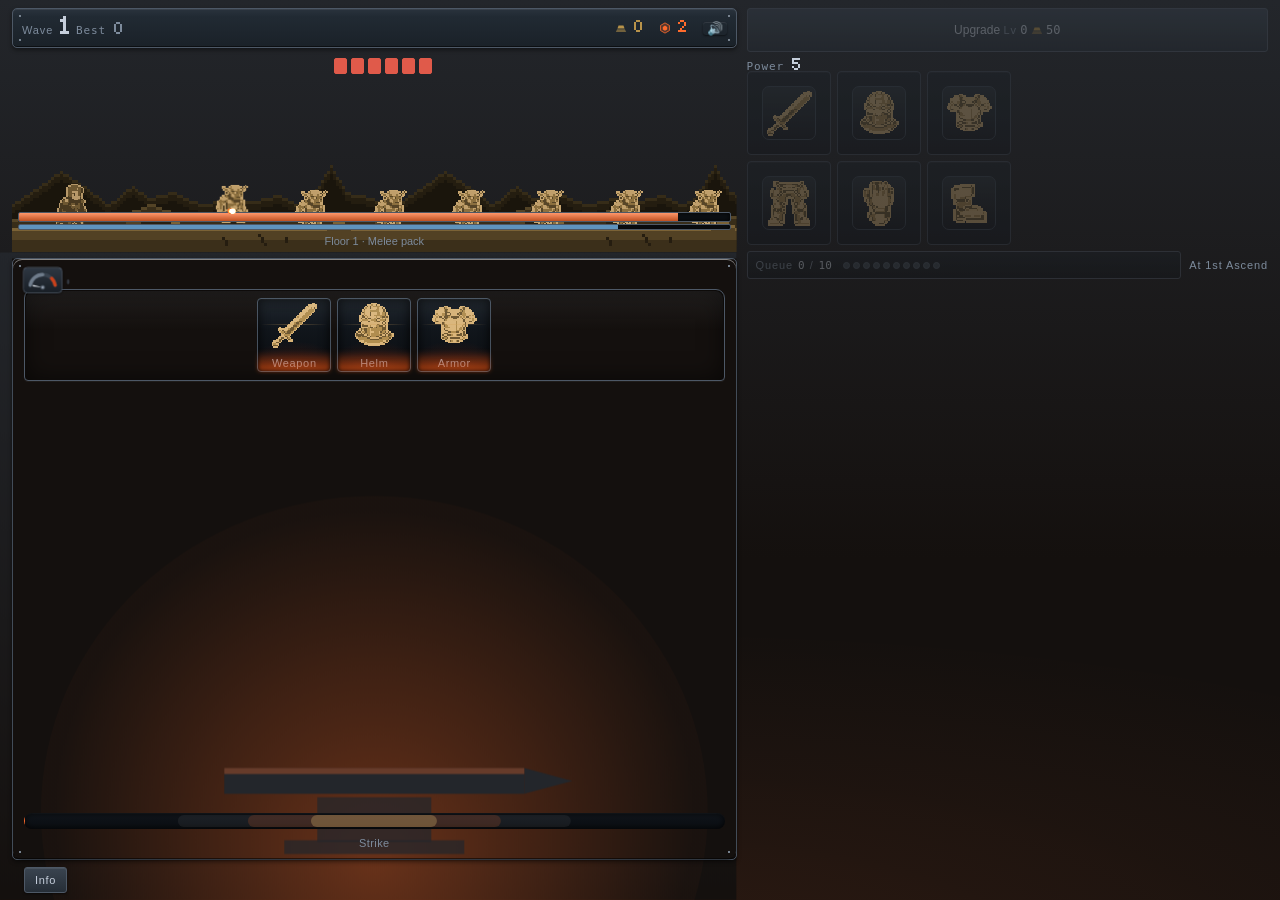
==== commit 2c321374: "049 R2a 소리·박자 + F1~F5 — 검증 통과 (2차 forge.html 93b4a35678fc61238257dea391a2f99a) 소리 묶음 pack-*.js 넷 · t" ====
--- a/src/forge.html
+++ b/src/forge.html
@@ -96,8 +96,19 @@
 body[data-tab="tower"] #scene,body[data-tab="tech"] #scene{display:none}
 
 /* ── 열기 줄 · 손잡이 줄 · 장비 띠 · 대기열 띠 ── 전부 고정 높이다. */
+/* 049 §2④ — HUD 스피커. 아이콘 하나뿐이라 버튼 기본 여백을 걷어낸다(40px 줄 안에 든다). */
+#snd{padding:0 4px;min-width:0;line-height:1;font-size:13px;background:none;border:0;
+  color:var(--dim);cursor:pointer;vertical-align:middle}
+#snd[aria-pressed="false"]{opacity:.45}
+#sndMusic.hot,#sndSfx.hot{color:var(--ember)}
 #openrow{flex:none;display:flex;align-items:center;gap:8px;height:32px;padding:0 10px}
 #bInfo{flex:none;font-size:11px;padding:5px 10px;min-height:26px;letter-spacing:.06em}
+/* 049 F3 — 자동 제련 버튼은 **켜고 꺼도 폭이 안 변해야 한다.** `.hot` 이 `font-weight:700`
+   을 주는데, 열기 줄에서는 그 한 끗이 글자를 넓혀 `#therm`·`#bInfo` 를 5.4px 밀었다
+   (en 「Auto Forge」에서 L3 가 울었다). 굵기를 **늘 700** 으로 못박아 상태가 자리를
+   안 건드리게 한다 — `.hot` 의 색·그림자는 그대로 든다. */
+#openrow>#auto{flex:none;font-size:11px;padding:5px 10px;min-height:26px;
+  letter-spacing:.06em;font-weight:700}
 #dock{display:flex;flex-direction:column;gap:6px;padding:6px 10px 0;min-width:0}
 #handles{flex:none;display:flex;gap:6px;height:44px}
 #handles>button{flex:1;min-width:0;font-size:12px;padding:6px 4px;white-space:nowrap;
@@ -367,7 +378,42 @@
   z-index:2;font-size:12px;padding:7px 12px}
 /* 모루 아래 한 줄 캡션. 033 ② 의 「대기열 정리」 글자 바꿈이 여기서 일어난다 —
    바꾸는 쪽(renderFast)은 그대로 `#spinlbl`·`#chg`·`#spinq` 를 쓴다. */
-#spincap{font-size:11px;margin-top:auto;padding-top:6px;letter-spacing:.04em}
+/* ══ 049 §2⑥ — 메트로놈 띠 ════════════════════════════════════════════════
+   높이는 **16px 고정**이다(지시서: 장면이 좁으면 최소 14px). 장면 안에서 자리를
+   뺏는 유일한 새 요소라 L1(첫 화면 스크롤 0)이 여기서 갈린다 — 그래서 `flex:none`
+   으로 못박고 안쪽은 전부 `position:absolute` 다(줄 수가 늘 수 없다). */
+#beat{position:relative;flex:none;height:16px;margin-top:auto;border-radius:8px;
+  background:linear-gradient(180deg,#11161c,#0a0d11);
+  box-shadow:inset 0 0 6px rgba(0,0,0,.85),inset 0 1px 0 rgba(255,255,255,.04);overflow:hidden}
+#spincap{font-size:11px;margin-top:0;padding-top:6px;letter-spacing:.04em}
+/* 표적 칸 — 가운데에서 좋음·정확·완벽이 겹쳐 보인다(폭이 곧 너그러움이다). */
+#beat .zone{position:absolute;top:2px;bottom:2px;left:50%;transform:translateX(-50%);
+  border-radius:6px;pointer-events:none}
+#beat .z3{width:56%;background:rgba(255,255,255,.055)}
+#beat .z2{width:36%;background:rgba(255,107,44,.16)}
+#beat .z1{width:18%;background:rgba(223,185,111,.3)}
+/* 바늘 — 한 박에 한 번 좌↔우를 건넌다. 끝에 닿는 순간이 박이다. */
+#beatneedle{position:absolute;top:1px;bottom:1px;width:2px;margin-left:-1px;border-radius:1px;
+  background:var(--ember);box-shadow:0 0 6px -1px var(--ember);left:0}
+#beat.edge{box-shadow:inset 0 0 6px rgba(0,0,0,.85),0 0 9px -2px var(--ember)}
+/* 탭이 떨어진 자리 — 앞의 것들은 흐리게 남아 「이른지 늦은지」가 보인다. */
+#beatticks{position:absolute;inset:0;pointer-events:none}
+#beatticks>i{position:absolute;top:0;bottom:0;width:2px;margin-left:-1px;border-radius:1px;background:#fff}
+/* reducedMotion — 바늘이 안 움직이고 박마다 점 하나가 깜빡인다. */
+#beatdot{display:none;position:absolute;left:50%;top:50%;width:5px;height:5px;margin:-2.5px 0 0 -2.5px;
+  border-radius:50%;background:var(--dim)}
+#beatdot.on{background:var(--ember);box-shadow:0 0 7px -1px var(--ember)}
+@media (prefers-reduced-motion:reduce){
+  #beatneedle{display:none} #beatdot{display:block}
+}
+/* 판정 글자 — 모루 위로 잠깐 떠오른다. */
+#beatjudge{position:absolute;left:50%;bottom:17px;transform:translateX(-50%);
+  font-size:12px;font-weight:700;letter-spacing:.04em;white-space:nowrap;
+  opacity:0;pointer-events:none;text-shadow:0 1px 3px rgba(0,0,0,.9)}
+@keyframes judgePop{0%{opacity:0;transform:translate(-50%,4px)}
+  18%{opacity:1;transform:translate(-50%,-2px)}100%{opacity:0;transform:translate(-50%,-10px)}}
+#beatjudge.on{animation:judgePop .9s ease-out 1}
+@media (prefers-reduced-motion:reduce){ #beatjudge.on{animation:none;opacity:1} }
 #spincap>span:empty{display:none}
 
 /* ══ 047 §2⑤-3 — 가림막은 **부모 속성**이다 ════════════════════════════
@@ -434,6 +480,13 @@
   50%{box-shadow:0 0 0 2px var(--ember),inset 0 0 5px rgba(0,0,0,.9)}}
 #therm.deny,#qband.deny>#open{animation:barDeny .3s ease-out 2}
 
+/* ══ 049 F5 — 미끄러진 탭을 삼키지 않는다 ════════════════════════════════
+   `touch-action:manipulation` 은 더블탭 확대·패닝을 끄고 **탭을 탭으로 남긴다**(300ms
+   지연도 같이 사라진다). `user-select:none` 은 길게 누를 때 글자가 잡히는 것을,
+   `-webkit-user-drag:none` 은 이미지 드래그를 막는다. 누르는 자리 전부에 건다 —
+   장면 버튼(`#spin`)과 문양 칸(`.reel`)과 그 속의 그림이다. */
+#spin,#reels,.reel,.reel *{touch-action:manipulation;user-select:none;-webkit-user-select:none}
+.reel img,.reel .ico{-webkit-user-drag:none;user-drag:none;pointer-events:none}
 #reels{display:flex;justify-content:center;align-items:center;gap:6px;flex:1;min-width:0}
 /* 릴 = 화로 창. 세로 릴 스트립이 아니라 재료가 달궈지는 창 하나. */
 .reel{
@@ -469,7 +522,7 @@
 /* 기준선(payline) — 창 가운데 한 줄. 맞으면 등급색으로 켜진다. */
 .reel .pay{position:absolute;left:3px;right:3px;top:50%;height:1px;margin-top:-1px;z-index:2;
   pointer-events:none;background:linear-gradient(90deg,transparent,rgba(214,166,94,.38),transparent)}
-.reel.done.hit .pay{background:linear-gradient(90deg,transparent,var(--payc,var(--ember)),transparent);
+#forge[data-match] .reel.done.hit .pay{background:linear-gradient(90deg,transparent,var(--payc,var(--ember)),transparent);
   box-shadow:0 0 7px -1px var(--payc,var(--ember))}
 /* 도는 동안: 잔상(세로 blur) + 위아래 가장자리 어둡게. 라벨은 **자리를 지킨 채**
    숨는다(`visibility` — `display` 면 L3「틱이 자리를 안 바꾼다」가 운다). */
@@ -486,6 +539,16 @@
 /* 리치(긴장) — 마지막 한 칸이 느리게 돌며 빛난다. */
 .reel.tense{border-color:var(--brass);box-shadow:0 0 12px rgba(184,147,74,.5),inset 0 0 11px rgba(0,0,0,.9)}
 .reel.tense .strip{filter:blur(.6px) brightness(1.12)}
+/* 049 F2 — 자동 제련의 두 연출. **들썩**은 박마다 한 번(굴리지 않는다는 표시),
+   **쾅**은 정착 순간 모든 칸이 새 결과로 바뀌는 자리. 둘 다 transform·box-shadow 뿐이다. */
+@keyframes reelNudge{0%{transform:none}35%{transform:translateY(2px) scale(.985)}100%{transform:none}}
+.reel.nudge{animation:reelNudge .18s ease-out 1}
+@keyframes reelSlam{
+  0%{transform:translateY(-3px) scale(1.04);box-shadow:0 0 0 2px var(--ember),inset 0 0 11px rgba(0,0,0,.9)}
+  45%{transform:translateY(2px) scale(.99)}
+  100%{transform:none;box-shadow:inset 0 0 11px rgba(0,0,0,.9)}}
+.reel.slam{animation:reelSlam .38s ease-out 1}
+@media (prefers-reduced-motion:reduce){ .reel.nudge,.reel.slam{animation:none} }
 /* 선 그 순간 — 칸 테두리 번쩍 + 짧은 셰이크 (서지 않은 칸은 조용하다). */
 @keyframes reelLand{
   0%{box-shadow:0 0 0 2px var(--ember),inset 0 0 11px rgba(0,0,0,.9);transform:translateY(-2px)}
@@ -511,9 +574,11 @@
   radial-gradient(circle 1.3px at 18% 46%,#ffc46b,transparent)}
 /* 048 §2③ — 맞음의 생김새는 **선 릴**(`.done`)에만 든다. CORE 는 420ms 에 맞은
    칸마다 `.hit` 를 다는데, 아직 도는 칸이 그때 빛나면 결과가 첫 타에 새어 나간다
-   (047 K5 가 가림막으로 막던 바로 그것). `.hit` 자체는 CORE 가 달던 그대로다. */
-.reel.done.hit .fl{animation:burst .62s ease-out}
-.reel.done.hit .sk{animation:sparks .82s ease-out}
+   (047 K5 가 가림막으로 막던 바로 그것). `.hit` 자체는 CORE 가 달던 그대로다.
+   049 F4 — 그 위에 **`#forge[data-match]`** 가 하나 더 붙는다: 같은 문양으로 선 칸이
+   **둘 이상**일 때만 켠다(첫 칸 하나가 선 순간에는 안 켜진다). */
+#forge[data-match] .reel.done.hit .fl{animation:burst .62s ease-out}
+#forge[data-match] .reel.done.hit .sk{animation:sparks .82s ease-out}
 @keyframes burst{
   0%{opacity:0;transform:translateY(18%) scale(.72,.3)}
   22%{opacity:1;transform:translateY(0) scale(1,1.1)}
@@ -541,7 +606,7 @@
   content:"고정";position:absolute;top:0;right:0;font-size:11px;line-height:1.35;
   color:#22190a;background:linear-gradient(180deg,#dfb96f,#a8842f);
   padding:2px 4px;border-radius:0 3px 0 5px;letter-spacing:.04em}
-.reel.done.hit{border-color:var(--ember);
+#forge[data-match] .reel.done.hit{border-color:var(--ember);
   box-shadow:0 0 15px rgba(255,107,44,.55),inset 0 0 18px rgba(255,107,44,.35)}
 #msg{height:18px;font-size:12px;color:var(--dim);margin-bottom:8px}
 #msg.big{color:var(--ember);font-weight:700;text-shadow:0 0 10px rgba(255,107,44,.55)}
@@ -927,6 +992,8 @@
     <div class="num" style="font-size:12px">
       <span style="color:var(--brass)"><svg class="ci"><use href="#s-gold"/></svg> <span id="gold">0</span></span>
       &nbsp;<span style="color:var(--ember)"><svg class="ci"><use href="#s-token"/></svg> <span id="tok">0</span></span>
+      <!-- 049 §2④ — 소리 끄고 켜기. HUD 한 줄 오른쪽 끝 · 아이콘만(글자를 넣으면 40px 줄이 넘친다). -->
+      &nbsp;<button id="snd" type="button" aria-pressed="true" data-stitle="ui.sndTip" title="소리">🔊</button>
     </div>
   </div>
 </div>
@@ -986,12 +1053,23 @@
   <div id="msg"></div>
   <!-- 모루 아래 작은 캡션. 033 ② 의 「대기열 정리」 글자 바꿈이 여기서 일어난다 —
        바꾸는 쪽(renderFast)은 그대로 `#spinlbl`·`#chg`·`#spinq` 를 쓴다. -->
+  <!-- 049 §2⑥ — 모루 밑 메트로놈 + 판정 게이지. 캡션 **위**, 모루 **아래**다.
+       `aria-hidden` : 화면 낭독기에 바늘 좌표를 읽어 줄 이유가 없다(판정 글자는 #msg 가 든다). -->
+  <div id="beat" aria-hidden="true">
+    <i class="zone z3"></i><i class="zone z2"></i><i class="zone z1"></i>
+    <i id="beatticks"></i><i id="beatneedle"></i><i id="beatdot"></i>
+    <span id="beatjudge"></span>
+  </div>
   <div id="spincap" class="dim"><span id="spinlbl">두드리기 </span><svg class="ci" style="color:var(--ember)"><use href="#s-flame"/></svg> <span class="num" id="chg">0</span><span id="spinq"></span></div>
 </div>
 <!-- 열기 줄 — 충전 온도계를 **가로 막대**로 눕히고 오른쪽 끝에 정보 버튼. -->
 <div id="openrow">
   <div id="therm"><i id="thermf"></i></div>
   <button id="bInfo" data-s="ui.info" data-stitle="ui.infoTip">정보</button>
+  <!-- 049 F3 — 「견습생」이 **「자동 제련」**이 되어 손잡이 줄에서 여기로 왔다(사용자 결정).
+       요소도 id 도 그대로다 — 코드 이름(`apprOn`·`S.auto`·`'apprentice'` 출처)은 안 바꾼다.
+       모루 바로 아래, 「누르는 곳」과 「대신 누르게 하는 곳」이 한자리에 모인다. -->
+  <button id="auto" data-s="ui.autoForge" data-stitle="ui.autoForgeTip">자동 제련</button>
 </div>
 </div><!-- /#scene -->
 
@@ -1003,7 +1081,6 @@
        `#lv`·`#up`·`#cost` 가 여기로 왔다(요소 그대로). -->
   <div id="handles">
     <button id="up"><span data-s="ui.upgrade">강화</span> <span class="dim" data-s="ui.forgeLvShort">Lv</span> <span class="num" id="lv">0</span> <svg class="ci" style="color:var(--brass)"><use href="#s-gold"/></svg> <span class="num" id="cost">50</span></button>
-    <button id="auto" data-s="ui.apprentice" data-stitle="ui.apprenticeTip">견습생</button>
     <button id="ad"><svg class="ci"><use href="#s-flame"/></svg> <span id="adtxt" data-s="ui.stokeShort">지피기</span></button>
   </div>
   <!-- 장비 띠 — 착용 6칸 한 줄. 원칙 8: 인벤토리가 아니다. -->
@@ -1115,6 +1192,11 @@
     <div id="ascgate" class="dim"></div>
     <div id="asell"></div>
     <p class="dim" id="lockTipTxt" data-s="ui.tapLockTip">문양 칸을 누르면 한 번 두드린다 · 길게 누르면 고정 토큰으로 그 문양을 붙잡는다</p>
+    <!-- 049 §2④ — 음악 / 효과음 **따로**. HUD 스피커는 둘 다를 한 번에 끈다. -->
+    <div class="qrow" id="sndrow">
+      <button id="sndMusic" style="flex:1" data-s="ui.sndMusic">음악</button>
+      <button id="sndSfx" style="flex:1" data-s="ui.sndSfx">효과음</button>
+    </div>
     <button id="bOdds" style="width:100%;margin-top:8px" data-s="pop.odds">등급 확률표</button>
     <button id="bStats" style="width:100%;margin-top:6px" data-s="pop.stats">옵션 수치 상세</button>
   </div>
@@ -1208,9 +1290,20 @@
   /* 047 3차 ③ — 탭은 치기, 고정은 길게 누르기. 옛 `ui.lockTip` 은 **값을 안 바꾸고**
      쓰지 않는다(§2⑦ 「기존 키의 값은 안 바꾼다」 · 안 쓰게 된 키는 제안에 적는다). */
   'ui.tapLockTip':'문양 칸을 누르면 한 번 두드린다 · 길게 누르면 고정 토큰으로 그 문양을 붙잡는다',
+  // 049 §2④⑥ — 새 키만. 판정 이름은 사용자가 바꿀 수 있게 키로 둔다(§2⑥).
+  'ui.sndTip':'소리 끄고 켜기 — 음악과 효과음을 한 번에',
+  'ui.sndMusic':'음악', 'ui.sndSfx':'효과음',
+  'judge.perfect':'완벽', 'judge.great':'정확', 'judge.good':'좋음', 'judge.miss':'아쉬움',
+  'judge.combo':'×{0}',
   'msg.autoresUnlocked':'자동 정리가 열렸다',
   // 048 §2⑥ — 새 키만. 기존 키 값은 한 글자도 안 바꾼다.
   'msg.apprentice':'견습생이 왔다',
+  /* ══ 049 F3 — 화면 글자만 「자동 제련」으로. 코드 이름은 그대로다 ══════════
+     사용자: 「견습생이란 단어는 자동으로 두드리는 게 직관적이지 않아서 헷갈린다」.
+     ⚠ 기존 키(`ui.apprentice`·`msg.apprentice`)는 **지우지도 바꾸지도 않는다** —
+       문서(046·048·DESIGN)가 설계 용어로 쓰고 있고, 지시서 F3 이 그대로 두라고 했다. */
+  'ui.autoForge':'자동 제련', 'ui.autoForgeTip':'켜 두면 박자에 맞춰 대신 두드린다',
+  'msg.autoForge':'자동 제련이 열렸다',
   /* 1차에서는 en 에 `reel` 을 못 써서 「one symbol」로 썼다(checklist `I_BAN` 이 034 판
      그대로 `reel`·`spin` 을 막았다). 2차 ② 가 그 목록을 원칙 7 에 맞춰 정리했으므로
      en 은 지시서 원문으로 돌아갔다. ko 는 1차 그대로 — 「릴」은 외래어라 쓰지 않는다. */
@@ -1323,9 +1416,17 @@
   'ui.lockTip':'Tap a symbol to lock it with a token',
   'ui.pityTip':'Forge pressure',
   'ui.tapLockTip':'Tap a symbol to strike once · press and hold to lock it with a token',
+  // 049 §2④⑥
+  'ui.sndTip':'Sound on or off — music and effects together',
+  'ui.sndMusic':'Music', 'ui.sndSfx':'Effects',
+  'judge.perfect':'Perfect', 'judge.great':'Great', 'judge.good':'Good', 'judge.miss':'Miss',
+  'judge.combo':'×{0}',
   'msg.autoresUnlocked':'Auto-sort unlocked',
   // 048 §2⑥ — 새 키만. 원칙 7: slot·bet·jackpot·casino 낱말을 쓰지 않는다(S7).
   'msg.apprentice':'An apprentice joined',
+  // 049 F3 — 화면 글자만. 기존 키는 그대로 둔다(설계 용어로 남는다).
+  'ui.autoForge':'Auto Forge', 'ui.autoForgeTip':'Strikes for you in time while on',
+  'msg.autoForge':'Auto Forge unlocked',
   // 048 2차 ② — 원칙 7 이 릴의 모양·움직임을 열었고 checklist `I_BAN` 에서 `reel`·`spin`
   //   을 뺐다(`slot`·`jackpot`·`bet`·`casino` 는 그대로 막는다). 지시서 §2⑥ 원문으로 되돌린다.
   'ui.reelTip':'Each tap stops one reel',
@@ -1785,12 +1886,25 @@
 let midAt=0;
 let dadAt=0, dadReady=()=>false;        // 던전 블록이 진짜 술어로 갈아 끼운다
 
-const adWall=on=>{ if(typeof document==='undefined') return;
+/* ══ 049 2차 ① — 광고 막이 서고 내리는 **그 자리에서 소리도 재운다** ══════════
+   1차는 `sndGate()` 를 **250ms 틱과 `visibilitychange`** 에서만 불렀다. 그런데 틱은
+   맨 앞 `if(PLAT.paused) return;`(026) 에서 돌아가므로 **광고 중에는 `sndGate()` 에
+   영영 안 닿는다** — 효과음은 안 나지만 **이미 돌던 배경음악이 계속 나왔다**
+   (검증 실측: `PLAT.paused` 참인데 `ctx` running · 오디오 시계 5.692 → 6.191).
+   CrazyGames 요건이자 GD 필수 규칙(§2④)이라 결함이다.
+   `adWall(on)` 은 CG 보상형(`adStarted`)·GD `SDK_GAME_PAUSE/START`·미드롤이 **전부**
+   지나는 한 자리다. 세 길을 따로 고치지 않고 여기 한 줄로 모은다.
+   ⚠ 부르는 쪽은 모두 `PLAT.paused` 를 **먼저** 세우고 `adWall()` 을 부른다 — 그래서
+     `sndGate()` 가 보는 깃발이 맞다. */
+const adWall=on=>{
+  try{ sndGate(); }catch(e){}
+  if(typeof document==='undefined') return;
   const e=document.getElementById('adwall'); if(e&&e.classList) e.classList.toggle('on',!!on); };
 /* PLAT → __view 거울. **광고가 도는 동안에도 맞아야** 하므로 renderFast(250ms)에
    기대지 않고 광고의 시작·끝에서 직접 부른다 — 250ms 뒤에 보면 광고는 이미 끝나
    있고, 그러면 「광고 중에 멈췄는가」를 아무도 증명할 수 없다. */
 function platSync(){
+  try{ sndGate(); }catch(e){}     // 049 2차 ① — 멈춤이 세워지는 자리 둘째
   const V=globalThis.__view; if(!V||!V.plat) return; const p=V.plat;
   p.env=PLAT.env; p.ready=PLAT.ready; p.adsOn=PLAT.adsOn; p.paused=PLAT.paused;
   p.blocked=PLAT.blocked; p.ads=PLAT.ads; p.done=PLAT.done; p.failed=PLAT.failed;
@@ -1906,6 +2020,7 @@
       PLAT.adsOn=(PLAT.env==='crazygames'&&ADS_LIVE)||PLAT.env==='local';
       PLAT.rewardOn=PLAT.adsOn;        // 037 ②-b: CG 는 지금처럼 하나로 둔다
       PLAT.playStart();
+      try{ sndCgWatch(SDK); }catch(e){}     // 049 §2④ — muteAudio(문서 확인한 이름)
       renderFast();
     }).catch(e=>{ PLAT.ready=false; PLAT.adsOn=false;
       PLAT.err=String((e&&e.message)||e); });
@@ -2508,7 +2623,11 @@
   // harness 는 로직 검사용이고 아이콘 픽셀은 검사 대상이 아니다.
   if(!u) return `<span class="ico"></span>`;
   const w=SPR_UNIT*scale;                // 화면 크기는 단위 배율이 정한다
-  return `<span class="ico"><img class="px" width="${w}" height="${w}" src="${u}" alt=""></span>`;
+  /* 049 F5 — `draggable="false"`. 이게 없으면 칸 위에서 손가락이 **조금만 미끄러져도**
+     브라우저가 네이티브 이미지 드래그를 시작하고 `pointerup`·`click` 이 아예 안 온다 —
+     그 탭이 통째로 사라진다(실측: 미끄러진 탭 → 손타격 **0회**). 폰 엄지에서 자주 난다.
+     그림은 한 곳(`icoPix`)에서만 나므로 여기 한 줄이면 전부 덮는다. */
+  return `<span class="ico"><img class="px" draggable="false" width="${w}" height="${w}" src="${u}" alt=""></span>`;
 }
 
 // 등급 명판. 색은 인라인 color 하나로만 들어가고 나머지는 CSS 가 파생시킨다.
@@ -2651,7 +2770,8 @@
   try{ document.body.setAttribute('data-appr', on?'1':'0'); }catch(e){}
   if(born){
     const m=document.getElementById('msg');
-    if(m){ m.textContent=t('msg.apprentice'); m.className='big'; }
+    if(m){ m.textContent=t('msg.autoForge'); m.className='big'; }   // 049 F3
+    try{ sfx('sfx-chime'); }catch(e){}                              // 049 §2③
     popAutores(document.getElementById('auto'));     // 041 과 같은 반짝임
   }
 }
@@ -2736,6 +2856,7 @@
   // ③ 첫 승천의 그 순간에만 한 줄. (부팅 시 기억을 S.star 로 잡으므로 다시 안 뜬다)
   if(unlocked && lastStar<1){ const m=document.getElementById('msg');
     if(m){ m.textContent=t('msg.autoresUnlocked'); m.className='big'; }
+    try{ sfx('sfx-chime'); }catch(e){}                              // 049 §2③
     popAutores(arb);   // 2차 — 자동 제련이 #msg 를 덮어도 이쪽은 남는다
   }
   lastStar=S.star||0;
@@ -3192,7 +3313,12 @@
 let reelRaf=null, reelLastAt=0, reelFrames=0;
 let reelHumanAt=0, reelStillAt=0;   // 048 2차 ① — 마지막 사람 입력 · 마지막 릴이 선 때
 // 사람이 만졌다. 탭(장면·문양 칸·「+N」)과 키가 여기를 지난다 — 견습생은 안 지난다.
-function reelTouch(){ reelHumanAt=Date.now(); }
+function reelTouch(){
+  reelHumanAt=Date.now();
+  // 049 §2① — **첫 사람 입력**에서 소리를 켠다. 첫 화면에는 아무것도 안 부른다.
+  try{ if(!SND.boot) sndBoot(); }catch(e){}
+  try{ rhyLoop(); }catch(e){}            // 049 §2⑥ — 바늘은 사람이 볼 때만 돈다
+}
 const reelRed=()=>{ try{ return !!(globalThis.__view&&globalThis.__view.reducedMotion); }catch(e){ return false; } };
 const reelHidden=()=>{ try{ return typeof document!=='undefined' && !!document.hidden; }catch(e){ return false; } };
 function reelEls(){ try{ return [...document.querySelectorAll('#reels .reel')]; }catch(e){ return []; } }
@@ -3255,10 +3381,29 @@
    타가 들어온 순간에 나는데, 릴은 그 뒤로도 0.12초 간격 × 감속만큼 더 선다 —
    그 사이에 글이 먼저 떴다(K4 실측: 마무리 시각에 상태 [stopped,stopped,land]).
    `FG.veiled` 를 늘리면 자동 정리·대기열 수까지 늦춰지므로(K6) **글만** 늦춘다. */
+/* ══ 049 F4 — 「맞는다」는 **둘이 같은 문양으로 섰을 때부터** ══════════════
+   048 은 `.reel.done.hit` 하나로 켰다. CORE 는 420ms 에 맞은 칸 **전부**에 `.hit` 를
+   달아 두므로, 첫 릴이 서는 순간 그 한 칸이 곧바로 빛난다 — 아직 아무것도 안 맞았는데
+   「맞는다」가 먼저 켜지는 것이다(048 검증 제안). 선 칸 중 `.hit` 가 **둘 이상**일
+   때만 부모에 `data-match` 를 달고, 생김새는 그 안에서만 든다.
+   ⚠ 세는 것은 **선 칸**뿐이다 — 아직 도는 칸의 `.hit` 를 세면 결과가 샌다(047 K5). */
+function reelMatchMark(){
+  try{ const f=fgEl(); if(!f||!f.setAttribute) return;
+    let n=0;
+    for(const r of RL){ const e=r&&r.el;
+      if(!e||!e.classList||!e.classList.contains('done')) continue;
+      if(e.classList.contains('hit')) n++; }
+    if(n>=2) f.setAttribute('data-match','1'); else f.removeAttribute('data-match');
+  }catch(e){}
+}
+let sfxMadeSeen=0;
 function reelMark(){
+  reelMatchMark();
   const roll=RL.some(r=>r&&(r.st==='spin'||r.st==='slow'||r.st==='queued'||r.st==='land'));
   // 마지막 릴이 **선 그 순간**을 적는다 — 「마무리 뒤 1.5초」가 여기서부터다.
-  if(!roll && reelWasRolling) reelStillAt=Date.now();
+  if(!roll && reelWasRolling){ reelStillAt=Date.now();
+    // 049 §2③ — 그 순간이 곧 「장비가 나왔다」다. 주기당 한 번만 낸다.
+    try{ if(FG.made>sfxMadeSeen){ sfxMadeSeen=FG.made; sfxMade(); } }catch(e){} }
   reelWasRolling=roll;
   try{ const f=fgEl(); if(!f||!f.setAttribute) return;
     /* ⚠ 천천히 도는 것(`drift`)은 여기 **안 센다.** 「`#msg` 도 그대로」(2차 ①)라
@@ -3274,6 +3419,20 @@
 function reelsStart(){
   const ks=reelSync(); if(!ks.length) return;
   reelLastAt=0;
+  /* ══ 049 F2 — **자동 제련 주기는 릴을 굴리지 않는다** ════════════════════
+     048 의 자동은 손과 똑같이 굴리고 0.12초씩 차례로 세웠다. 그런데 서두름은 한 박
+     (500ms)에 한 주기를 끝내므로 뒤쪽 칸이 서는 시각이 **다음 박보다 늦다** — 그래서
+     칸이 「선 상태」를 거의 못 거치고 부위 글자가 안 보였다(실측: 자동 서두름 10초에
+     칸별로 글자가 보인 시간 43 · 41 · 0 · 0 %, 네 칸 동시 0%).
+     계획 판정(2026-10-24): 자동은 **박에 한 번 들썩**하고 정착하는 순간 **모든 칸이
+     한꺼번에 «쾅»** 선다. 그 사이엔 **앞 결과와 글자가 그대로** 보인다.
+     「하나에 하나」는 **손 탭의 규칙**이다 — 자동에 걸 이유가 없다. */
+  /* ⚠ 앞 주기의 **차례 세우기가 아직 돌고 있을 수 있다**(릴이 많고 빨리 치면 흔하다).
+     그대로 두면 그 릴들이 새 주기 동안 옛 결과로 서고, 새 주기의 `reelReveal()` 은
+     「이미 섰다」며 건너뛴다 — 주기당 선 릴이 하나 모자라고 소리도 그만큼 샌다
+     (실측: 3릴 10주기에 선 릴 20 · thud 4). 새 주기를 열기 전에 **끝낸다.** */
+  reelFinishPending();
+  if(FG.autoCycle){ reelNudgeAll(); return; }
   for(let i=0;i<ks.length;i++){
     const r=RL[i];
     if(i===S.lockIdx){ r.st='locked'; r.tens=false; reelClass(r); continue; }
@@ -3288,10 +3447,56 @@
   }
   reelLoop();
 }
+/* 049 — 앞 주기에서 아직 서는 중인 릴을 그 자리에서 끝낸다(옛 결과 그대로). */
+function reelFinishPending(){
+  try{
+    for(let i=0;i<RL.length;i++){
+      const r=RL[i], e=r&&r.el; if(!e) continue;
+      if(r.st!=='queued'&&r.st!=='land'&&r.st!=='slow') continue;
+      const want=(e.dataset&&e.dataset.p!=null)?+e.dataset.p:null;
+      if(want==null||isNaN(want)){ r.st='stopped'; reelClass(r); continue; }
+      r.pos=0; r.sym0=want; r.sym=-1; r.st='stopped'; r.tens=false;
+      reelShow(r); reelLabel(r); reelClass(r);
+      try{ sfxReelStop(i); }catch(x){}
+    }
+  }catch(e){}
+}
+/* 049 F2 — 박에 한 번 **들썩**. 칸은 선 채로 있고 짧게 흔들릴 뿐이다(굴리지 않는다). */
+function reelNudgeAll(){
+  try{
+    for(let i=0;i<RL.length;i++){
+      const r=RL[i], e=r&&r.el; if(!e||!e.classList) continue;
+      if(r.st==='locked') continue;
+      if(r.st==='rest') { r.st='stopped'; reelClass(r); }   // 쉬고 있었으면 깨워만 둔다
+      e.classList.remove('nudge'); void e.offsetWidth; e.classList.add('nudge');
+      setTimeout(()=>{ try{ e.classList.remove('nudge'); }catch(x){} },180);
+    }
+  }catch(e){}
+}
+/* 049 F2 — 정착하는 순간 **모든 칸이 새 결과로 한꺼번에** 선다. 굴리지 않았으므로
+   내려앉을 길이 없다 — 그 자리에서 문양만 바뀌고 한 번 «쾅» 한다. */
+function reelSlamAll(){
+  try{
+    for(let i=0;i<RL.length;i++){
+      const r=RL[i], e=r&&r.el; if(!e) continue;
+      if(r.st==='locked') continue;
+      const want=(e.dataset&&e.dataset.p!=null)?+e.dataset.p:null;
+      if(want==null||isNaN(want)) continue;
+      r.pos=0; r.sym0=want; r.sym=-1; r.st='stopped'; r.tens=false;
+      reelShow(r); reelLabel(r); reelClass(r);
+      if(!reelRed()&&e.classList){ e.classList.remove('slam'); void e.offsetWidth; e.classList.add('slam');
+        setTimeout(()=>{ try{ e.classList.remove('slam'); }catch(x){} },380); }
+    }
+    reelMatchMark();
+    try{ sfxSlam(); }catch(e){}
+  }catch(e){}
+}
 /* 047 의 「드러난 문양 수」를 릴로 옮긴 것 — 앞에서 n 개가 **서 있어야 한다.**
    정착 순간 세 타가 한꺼번에 반영돼도 한 번에 서지 않는다: 0.12초씩 벌려 세운다. */
 function reelReveal(n){
   const ks=reelSync(); if(!ks.length) return;
+  // 049 F2 — 자동 주기: 차례 세우기가 없다. 정착하면 한꺼번에 «쾅».
+  if(FG.autoCycle){ if(reelReady()) reelSlamAll(); return; }
   const now=Date.now();
   for(let i=0;i<n && i<ks.length;i++){
     const r=RL[i];
@@ -3300,7 +3505,17 @@
        (실측: 정착 순간 첫째와 둘째가 16ms 차). 세우는 시각은 **여기 한 곳**이
        정한다 — `queued` 로 찍어 두 번 잡히지 않게 한다. */
     if(!r||r.st==='stopped'||r.st==='locked'||r.st==='land'||r.st==='queued') continue;
-    const at=Math.max(now, reelLastAt+REEL_GAP);
+    /* ══ 049 F1 — 격자는 **한꺼번에 풀리는 묶음에만** 쓴다 ════════════════════
+       048 은 `max(now, reelLastAt+REEL_GAP)` 로 **언제나** 0.12초 격자에 실었다.
+       그런데 `reelLastAt` 은 한 번 현재보다 앞서면 계속 앞선 채로 간다 — 그러면
+       그 뒤의 탭은 **탭 시각이 아니라 격자**에 실린다. 릴이 5개면 격자가 훨씬 멀리
+       달아난다(실측 380×820·릴5·탭 180ms 간격: 탭 0·233·467·697·935ms 인데
+       선 릴 650·799·932·1065·1214ms — 130ms 기관총이 탭과 따로 돈다. 사람 눈에는
+       「한 번에 두 개씩 선다」로 보인다 — 사용자 피드백 §0 이 그것이다).
+       고치는 법: 격자는 **아직 서는 중인 릴이 있을 때만** 민다. 묶음(정착 순간 한꺼번에
+       풀리는 쌓인 타)은 예전 그대로 0.12초씩 벌어지고, 혼자 온 탭은 **그 자리에서** 선다. */
+    const pend=RL.some(x=>x&&(x.st==='queued'||x.st==='land'));
+    const at=pend?Math.max(now, reelLastAt+REEL_GAP):now;
     reelLastAt=at;
     r.st='queued'; reelClass(r);
     const d=at-now;
@@ -3397,7 +3612,8 @@
       const u=Math.min(1,(now-r.t0)/Math.max(1,r.dur));
       r.pos=r.p0+r.T*backOut(u); reelShow(r); moved=true;
       if(u>=1){ r.pos=r.p0+r.T; reelShow(r); r.st='stopped'; r.tens=false;
-                reelLabel(r); reelClass(r); reelHitFlash(r); reelTension(); }
+                reelLabel(r); reelClass(r); reelHitFlash(r); reelTension();
+                try{ sfxReelStop(i); }catch(e){} }
       else live=true;
     }
   }
@@ -3498,18 +3714,36 @@
       render();
     };
     let hT=null, held=false;
-    const hStart=e=>{ held=false; reelTouch();    // 048 2차 ① — 길게 누르기도 사람 입력이다
+    /* ══ 049 F5 — 미끄러진 탭을 삼키지 않는다 ══════════════════════════════
+       실측(진짜 터치): 칸 위에서 손가락이 6·12px 미끄러지면 `<img>` 네이티브 드래그가
+       `pointerup` 을 삼켜 **그 탭이 통째로 사라졌고**(손타격 0회), 20px 이 넘으면
+       브라우저가 제스처로 **가로채 `pointercancel`** 을 보내 역시 사라졌다.
+       폰 엄지는 거의 늘 몇 px 미끄러진다 — 「가끔 안 먹는다」가 이것이다.
+       고치는 법 셋: ⑴ 그림을 못 끌게(`icoPix` 의 `draggable="false"`),
+       ⑵ 누르는 자리에 `touch-action:manipulation`(CSS), ⑶ 여기 — **포인터를 칸에
+       붙잡고**(`setPointerCapture`) 가로채이더라도 **짧은 누름은 치기로 센다.**
+       ⚠ `pointercancel` 과 `pointerleave` 를 가른다: 가로채임은 「사람은 탭했다」이고,
+         칸을 벗어난 것은 아니다(붙잡아 두면 벗어나는 일 자체가 거의 없다). */
+    let downAt=0;
+    const hStart=e=>{ held=false; downAt=Date.now(); reelTouch();
+      try{ if(e&&e.pointerId!=null&&d.setPointerCapture) d.setPointerCapture(e.pointerId); }catch(x){}
       if(hT){ clearTimeout(hT); hT=null; }
       if(FG.veiled) return;                       // 주기 안에서는 고정이 없다
       hT=setTimeout(()=>{ hT=null; held=true; lockHold(); }, LOCK_HOLD_MS); };
-    const hEnd=()=>{ if(hT){ clearTimeout(hT); hT=null; }
-      if(!held) strike('hand'); held=false; };    // 짧은 탭 = 치기 (주기 안이든 밖이든)
+    const hEnd=e=>{ if(hT){ clearTimeout(hT); hT=null; }
+      // 049 §2⑥ — 판정은 **이 사건의 시각**으로 잰다(틱이 아니라).
+      if(!held){ strikeAt(e); strike('hand'); strikeAt(null); } held=false; };
+    // 브라우저가 제스처로 가로챘다 — 사람은 **탭한 것**이다. 길게 누르기가 이미
+    // 걸렸으면(고정) 아무 일도 없다. 길면 탭이 아니므로 LOCK_HOLD_MS 로 자른다.
+    const hSteal=()=>{ if(hT){ clearTimeout(hT); hT=null; }
+      if(!held && Date.now()-downAt < LOCK_HOLD_MS) strike('hand');
+      held=false; };
     const hCancel=()=>{ if(hT){ clearTimeout(hT); hT=null; } held=false; };
     if(typeof d.addEventListener==='function' && typeof PointerEvent!=='undefined'){
       d.addEventListener('pointerdown',hStart);
       d.addEventListener('pointerup',hEnd);
       d.addEventListener('pointerleave',hCancel);
-      d.addEventListener('pointercancel',hCancel);
+      d.addEventListener('pointercancel',hSteal);
       // 길게 눌러 글자가 잡히거나 맥락 메뉴가 뜨면 고정이 「눌린 느낌」을 잃는다
       d.addEventListener('contextmenu',e=>e.preventDefault());
     } else {
@@ -3536,7 +3770,7 @@
 /* 047 §2③⑤ — `#spin` 은 이제 장면 전체를 덮는 투명한 버튼이고, 누르는 것은
    `spin()` 이 아니라 **한 타**다. 033 ② 의 「가득 + 정리 꺼짐 → 비교 팝업」은
    `strike()` 안으로 옮겼다(거기가 주기 밖의 첫 갈림길이다). */
-document.getElementById('spin').onclick=()=>strike('hand');
+document.getElementById('spin').onclick=e=>{ strikeAt(e); strike('hand'); strikeAt(null); };
 /* 키보드(데스크톱 포털) — 팝업이 안 열려 있을 때 Space/Enter 가 한 타다.
    버튼이 포커스를 들고 있으면 브라우저가 이미 click 을 내므로 두 번 치지 않게
    그 경우는 건너뛴다. */
@@ -3562,6 +3796,26 @@
    `.more` 에 `pointer-events:none` 이 붙는 날 조용히 죽지 않게 검사로 못을 박았다.
    `reelTouch()` 는 2차 ① 의 「사람 입력」 표시다. */
 document.getElementById('open').onclick=()=>{ reelTouch(); openCmp(); };
+/* 049 §2④ — 소리 끄고 켜기. HUD 스피커는 **둘 다**, 팝업의 두 줄은 각각.
+   ⚠ 누르는 것 자체가 사람 입력이라 `reelTouch()` 가 소리를 켠다 — 끈 채로 눌러도
+     문맥은 생긴다(그래야 다시 켤 때 바로 난다). */
+(function(){
+  const sb=document.getElementById('snd');
+  if(sb) sb.onclick=()=>{ reelTouch();
+    const on=!((SND.music||SND.sfx)&&!SND.cgMute);
+    SND.music=on; SND.sfx=on; sndSavePrefs(); sndApply(); sfx('sfx-tink'); };
+  const m=document.getElementById('sndMusic');
+  if(m) m.onclick=()=>{ reelTouch(); SND.music=!SND.music; sndSavePrefs(); sndApply(); };
+  const x=document.getElementById('sndSfx');
+  if(x) x.onclick=()=>{ reelTouch(); SND.sfx=!SND.sfx; sndSavePrefs(); sndApply(); sfx('sfx-tink'); };
+  /* ⚠ `sndLoadPrefs()` 를 **여기서 부르면 안 된다** — `const SND` 는 파일 아래쪽에서
+     만들어지고 그 전까지는 TDZ 라 `ReferenceError` 가 난다. try/catch 가 그것을
+     조용히 삼켜서, 소리를 끄고 새로고침하면 다시 켜져 있었다(검사 A6 가 울었다).
+     읽는 자리는 SND 블록 끝이다. */
+  // 탭이 숨었다 돌아오는 순간은 틱을 기다리지 않는다
+  if(typeof document.addEventListener==='function')
+    document.addEventListener('visibilitychange',()=>{ try{ sndGate(); }catch(e){} });
+})();
 document.getElementById('cclose').onclick=()=>document.getElementById('cmp').classList.remove('on');
 document.getElementById('cmp').onclick=e=>{ if(e.target.id==='cmp') e.target.classList.remove('on'); };
 document.getElementById('bEquip').onclick=()=>resolve('equip');
@@ -3678,7 +3932,10 @@
               비례해 승천 보너스」를 얹을 때 쓸 계수기다. ⚠ `S` 에는 안 넣는다 —
               저장 형식을 바꾸는 것은 R3 몫이고, 여기서 넣으면 048 이 저장 형식을
               건드린 것이 된다(§3 「저장 형식」). 이번 접속 동안만 센다. */
-           handMade:0 };
+           handMade:0,
+           /* 049 F2 — 이 주기를 **자동 제련이 열었는가**. 자동 주기는 릴을 굴리지 않는다
+              (아래 reelsStart). 손이 중간에 섞이면 그 순간 거짓이 되고 굴리기 시작한다. */
+           autoCycle:false };
 /* ══ 048 §2⑦ — 릴의 검증 창구 ══════════════════════════════════════════
    **노출되지 않는 연출은 완료로 인정하지 않는다**(CLAUDE.md). 릴은 캔버스가
    아니라 DOM 이지만 「지금 어느 상태인가」는 클래스만으로는 못 읽는다 —
@@ -3848,6 +4105,8 @@
 // 못 쳤을 때의 거절 — 새 팝업·새 글자 없이 막대 하나를 깜빡인다(§2⑤-1).
 function fgDeny(why){
   FG.blocked[why]=(FG.blocked[why]||0)+1;
+  try{ sfx('sfx-tink'); }catch(e){}     // 049 §2③ — 막힌 탭도 손맛이 있어야 한다
+
   try{
     const el = why==='charge' ? document.getElementById('therm')
                               : document.getElementById('qband');
@@ -3856,11 +4115,17 @@
     setTimeout(()=>{ try{ el.classList.remove('deny'); }catch(e){} }, 700);
   }catch(e){}
 }
+/* 049 §2⑥ — 탭 시각을 재려면 그 `PointerEvent` 가 필요하다. 서명을 바꾸지 않고
+   (부르는 곳이 여럿이다) 직전 사건을 한 칸에 둔다 — 없으면 지금 시각으로 본다. */
+let strikeEv=null;
+function strikeAt(ev){ strikeEv=ev||null; }
 /* 한 타. `src` = 'hand' | 'apprentice' | 'idle'. */
 function strike(src){
   if(typeof PLAT==='object' && PLAT && PLAT.paused) return;
   // 048 2차 ① — 「사람 입력」은 탭·키다. 견습생·마무리 타격은 여기를 안 지난다.
-  if(src==='hand') reelTouch();
+  if(src==='hand'){ reelTouch();
+    // 049 §2⑥ — **손 탭만** 판정한다. 견습생·마무리 타격은 판정하지 않는다(R3).
+    try{ rhyJudge(strikeEv); }catch(e){} }
   if(!FG.veiled){
     /* 048 §2①④ — **이 주기가 공짜인가는 「처음 시작한 쪽」이 정한다.** 손이 열면
        공짜, 견습생이 열면 충전 1. 중간에 손이 섞여도 그 주기의 값은 안 바뀐다
@@ -3876,12 +4141,16 @@
     // 조건을 다시 보고 아무 일도 안 할 수 있다.
     if(!spinning){ fgDeny((!free&&S.charge<1)?'charge':'queue'); return; }
     FG.free=free;
+    FG.autoCycle=!free;                      // 049 F2 — 자동이 연 주기인가
     if(free) FG.handMade++;                  // 048 2차 ③ — 손이 연 주기 (R3 가 쓸 계수기)
     FG.veiled=true; FG.settled=false; FG.need=REELS(); FG.struck=1; FG.qHeld=0;
     try{ reelsStart(); }catch(e){}  // 048 — 릴이 돈다. 이 타가 곧 첫 멈춤이다.
     fgWatch();                      // 주기가 열릴 때만 감시를 켠다(위 ⚠)
   }else{
     FG.struck++;
+    /* 049 F2 — **손이 섞이면 그 주기는 손의 것이다.** 자동으로 열린 주기라도 사람이
+       치는 순간부터는 굴리고 차례로 세운다(판정 절: 「손이 섞인 주기는 지금처럼」). */
+    if(src==='hand' && FG.autoCycle){ FG.autoCycle=false; try{ reelsStart(); }catch(e){} }
   }
   FG.strikes[src]=(FG.strikes[src]||0)+1;
   FG.lastHitAt=Date.now();
@@ -4057,6 +4326,8 @@
 setInterval(()=>{
   // 026: 광고가 도는 동안은 **게임이 진행되지 않는다** (CrazyGames 요건).
   // 충전도 자동 제련도 전투도 멈춘다 — 광고 길이만큼 시간이 얼어붙을 뿐이다.
+  /* 049 2차 ① — **`return` 앞**이다. 이 줄이 뒤에 있으면 광고 중엔 영영 안 닿는다. */
+  try{ sndGate(); }catch(e){}
   if(PLAT.paused) return;
   S.charge=Math.min(CHG_MAX(),S.charge+250/CHG_MS()*(boosted()?1.5:1));
   // 033: `autoResolve()` 는 `S.auto` 와 **무관**하게 돈다 — 손으로 제련하면서 정리만
@@ -4071,6 +4342,8 @@
   /* 048 §2③ — 릴의 안전망. rAF 가 멈춘 판·숨은 탭에서도 릴이 결과를 보이고,
      손도 견습생도 10초 안 닿으면 `rest` 로 내려 **프레임을 안 먹는다**(원칙 1). */
   reelPump();
+  // 049 §2③④ — 소리는 **관찰자**다. 틱이 변화를 훑고, 광고·숨김이면 문맥을 재운다.
+  sfxWatch(); sndGate();
   if(autoResOn() && !FG.veiled) autoResolve();
   /* 047 §2⑤-9 — 자동은 `spin()` 을 부르지 않는다. **견습생이 박자로 친다**:
      500ms 마다 한 박(120 BPM — R2 에서 배경음악 박자와 맞춘다). 사람이 같이
@@ -4204,11 +4477,556 @@
     reelFrames:0},                     // 048 §2⑦ — 릴이 실제로 움직인 프레임 수
   // 026 — **노출되지 않는 것은 완료로 인정하지 않는다**(CLAUDE.md). 광고는
   // 자동 검사가 눈으로 볼 수 없는 연출이라 여기 전부 내건다.
+  /* 049 §2⑥ — 박자 창구. 실제 값은 rhyView() 가 채운다. */
+  // ⚠ `RHY_BPM` 을 여기 쓰면 안 된다 — VIEW 가 먼저 만들어져 TDZ 다(실측: 하네스가
+  //   「Cannot access 'RHY_BPM' before initialization」으로 죽어 smoke·days 가 통째로 멈췄다).
+  //   부팅 직후 `rhyView()` 가 같은 값으로 덮는다.
+  rhythm:{bpm:120.15, clock:'perf', beat:0, phase:0, last:{grade:'',ms:0},
+    counts:{perfect:0,great:0,good:0,miss:0}, combo:0, best:0, running:false},
+  // 049 §2⑤ — 소리 창구. 실제 값은 아래 sndView() 가 채운다(부팅 전에는 ctx:'none').
+  sfx:{ctx:'none', music:true, sfx:true, packs:{sfx:'none',forge:'none'}, bgm:'none',
+       loopLen:0, played:{}, skipped:0, dropped:0, lat:0},
   plat:{env:'none', ready:false, adsOn:false, paused:false, blocked:false,
     ads:0, done:0, failed:0, adLeft:0, adReady:false, dadReady:false, err:'',
     rewardOn:false, mids:0, midDone:0}                                  // 037 ⑥
 };
 globalThis.__view=VIEW;                // 브라우저에선 window.__view. node 검증에서도 안 죽는다.
+
+/* ══════════════════════════════════════════════════════════════════════════
+   049 §2 — 소리.  **소리는 관찰자다**(040 원칙).
+
+   CORE 에 소리 호출을 한 줄도 심지 않는다. 릴 사건은 VIEW 의 릴 상태 기계가, 전투는
+   `VIEW.counters`·`S` 의 **변화**가 알려 준다. 그래서 이 절을 통째로 지워도 게임은
+   한 글자도 안 달라진다 — 소리가 규칙을 만들지 않는다는 뜻이다.
+
+   ⚠ node 하네스에는 `AudioContext`·`document`·`window` 가 없다. 바깥 세계를 만지는
+     줄은 전부 `typeof` 로 가린다 — 041 ④ 에서 이걸 빠뜨려 `days.js` 가 죽고 md5 가
+     빈 출력로 바뀐 적이 있다.
+   ⚠ **첫 화면에는 아무것도 안 부른다.** 첫 사람 입력에서 `AudioContext` 를 만들고
+     묶음을 싣는다(§2①). 자동재생 정책상 그 전에는 소리를 낼 수도 없다.
+   ══════════════════════════════════════════════════════════════════════════ */
+const SND={
+  ctx:null, master:null, mGain:null, sGain:null,
+  buf:{},                    // 키 → AudioBuffer
+  packs:{sfx:'none', forge:'none'},
+  bgm:'none', bgmSrc:null, loopLen:0, loopAt:0,   // loopAt = 반복이 시작된 ctx 시각
+  music:true, sfx:true, cgMute:false,
+  played:{}, skipped:0, dropped:0, lat:0,
+  live:0, lastAt:{}, ascAt:[],
+  boot:false,
+};
+/* ══ 049 — **소리는 게임의 난수를 먹지 않는다** ══════════════════════════
+   피치 흔들림에 `Math.random()` 을 쓰면 효과음 한 번이 난수열을 한 칸 밀어 **장비
+   등급이 달라진다.** 검사 R5(같은 시드에서 완벽만 친 판과 아쉬움만 친 판이 같은가)가
+   그것을 잡았다 — 등급이 `[8,1,1,6,…]` 대 `[1,2,7,1,…]` 로 갈렸다.
+   「소리는 관찰자다」(040)는 **난수에도** 걸린다. 소리는 제 난수를 쓴다. */
+let sfxSeed=0x5EED049;
+function sfxRnd(){ sfxSeed=(sfxSeed*1103515245+12345)&0x7fffffff; return sfxSeed/0x7fffffff; }
+const SND_MAX=12;                      // 동시 발음 상한 — 넘으면 버린다(dropped++)
+const SND_LOOP_LEN=127.840;            // 대장간 곡 반복 길이(초) · ±5ms 를 검사로 못박는다
+const SND_BGM_VOL=0.35;
+
+/* 저장은 `localStorage` 의 `hs.snd` 다 — **세이브 `S` 에 넣지 않는다**(저장 형식 불변). */
+function sndLoadPrefs(){
+  try{ const v=localStorage.getItem('hs.snd');
+    if(typeof v==='string'&&v.length>=2){ SND.music=v[0]==='1'; SND.sfx=v[1]==='1'; }
+  }catch(e){}
+}
+function sndSavePrefs(){
+  try{ localStorage.setItem('hs.snd',(SND.music?'1':'0')+(SND.sfx?'1':'0')); }catch(e){}
+}
+/* CrazyGames 의 `muteAudio` 는 **게임 내 설정보다 우선한다**(SDK 문서). 그래서 켜져
+   있는 동안에는 `#snd` 를 눌러도 소리가 안 난다 — 아래 `sndOnMusic`·`sndOnSfx` 가 못이다. */
+const sndOnMusic=()=>SND.music && !SND.cgMute;
+const sndOnSfx  =()=>SND.sfx   && !SND.cgMute;
+
+function sndState(){
+  if(!SND.ctx) return 'none';
+  try{ return SND.ctx.state==='running'?'running':'suspended'; }catch(e){ return 'none'; }
+}
+/* `__view.sfx` — **깃발이 아니라 효과**를 낸다(026 AD6 교훈). `played` 는 실제로
+   소리 노드를 만들어 예약한 수다. */
+function sndView(){
+  const V=globalThis.__view; if(!V) return;
+  V.sfx={ctx:sndState(), music:SND.music, sfx:SND.sfx, cgMute:SND.cgMute,
+    packs:{sfx:SND.packs.sfx, forge:SND.packs.forge},
+    bgm:SND.bgm, loopLen:+SND.loopLen.toFixed(4),
+    played:SND.played, skipped:SND.skipped, dropped:SND.dropped,
+    lat:+SND.lat.toFixed(2), live:SND.live, ascAt:SND.ascAt};
+}
+
+/* ── 묶음 싣기 — `<script src>` 는 `file://` 에서도 된다(§2①) ─────────────── */
+function sndPack(name){
+  return new Promise(res=>{
+    try{
+      if(SND.packs[name]==='ready'||SND.packs[name]==='loading') return res(false);
+      SND.packs[name]='loading'; sndView();
+      const sc=document.createElement('script');
+      sc.src='audio/pack-'+name+'.js';
+      sc.onload=()=>{ sndDecodePack(name).then(()=>res(true)); };
+      sc.onerror=()=>{ SND.packs[name]='none'; sndView(); res(false); };
+      document.head.appendChild(sc);
+    }catch(e){ SND.packs[name]='none'; res(false); }
+  });
+}
+function b64buf(b64){
+  const bin=atob(b64), n=bin.length, u=new Uint8Array(n);
+  for(let i=0;i<n;i++) u[i]=bin.charCodeAt(i);
+  return u.buffer;
+}
+async function sndDecodePack(name){
+  const H=(typeof window!=='undefined')?window.HS_AUDIO:null;
+  if(!H||!SND.ctx){ SND.packs[name]='none'; sndView(); return; }
+  const keys=Object.keys(H).filter(k=>H[k]);
+  for(const k of keys){
+    try{
+      const ab=b64buf(H[k]);
+      // 끝나면 base64 문자열을 놓아 준다 — 2.6MB 짜리가 그대로 남으면 아깝다(§2①).
+      H[k]=null;
+      SND.buf[k]=await SND.ctx.decodeAudioData(ab);
+    }catch(e){}
+  }
+  SND.packs[name]='ready'; sndView();
+  if(name==='forge') sndBgmStart();
+}
+
+/* ── 켜기 — **첫 사람 입력**에서 한 번 ──────────────────────────────────── */
+function sndBoot(){
+  if(SND.boot) return; SND.boot=true;
+  try{
+    const AC=(typeof AudioContext!=='undefined')?AudioContext
+            :(typeof webkitAudioContext!=='undefined')?webkitAudioContext:null;
+    if(!AC||typeof document==='undefined') return;
+    SND.ctx=new AC();
+    SND.master=SND.ctx.createGain(); SND.master.gain.value=1; SND.master.connect(SND.ctx.destination);
+    SND.mGain=SND.ctx.createGain(); SND.mGain.gain.value=0; SND.mGain.connect(SND.master);
+    SND.sGain=SND.ctx.createGain(); SND.sGain.gain.value=1; SND.sGain.connect(SND.master);
+    sndView();
+    /* ══ 049 2차 ③ — **첫 주기를 지킨다** ═══════════════════════════════════
+       1차는 첫 입력에서 `sfx`(0.8MB) 에 이어 **곧바로 `forge`(2.6MB)** 를 실었다.
+       base64 를 풀고 디코딩하는 동안 메인 스레드가 막혀 **rAF 가 밀렸고**, 그래서
+       첫 주기에서 릴 멈춤 둘이 34ms·15ms 로 붙는 판이 났다(검증 ② 의 「새 흔들림」).
+       첫 주기는 사람이 이 게임을 처음 보는 자리다 — 거기서 손맛이 흔들리면 안 된다.
+       그래서 배경음악 묶음은 **첫 주기가 정착한 뒤** 한가한 틈에 싣는다. */
+    sndPack('sfx');
+    sndForgeLater();
+  }catch(e){ SND.ctx=null; sndView(); }
+}
+
+/* 049 2차 ③ — 배경음악 묶음을 **첫 주기가 끝난 뒤 · 한가한 틈에** 싣는다.
+   ⚠ 「첫 주기 정착」은 `FG.made` 가 처음 오르는 때다. 그 전에 손을 떼도 마무리가
+     주기를 끝내므로(047 ⑤-8) 영영 안 실리는 일은 없다. 그래도 보루로 8초를 둔다.
+   ⚠ `requestIdleCallback` 이 없는 브라우저(사파리 계열)에서는 1초 뒤 `setTimeout`. */
+let sndForgeArmed=false;
+function sndForgeLater(){
+  if(sndForgeArmed) return; sndForgeArmed=true;
+  const go=()=>{ try{ sndPack('forge'); }catch(e){} };
+  const idle=()=>{ try{
+      if(typeof requestIdleCallback==='function') requestIdleCallback(go,{timeout:2000});
+      else if(typeof setTimeout==='function') setTimeout(go,1000);
+      else go();
+    }catch(e){ go(); } };
+  if(typeof setTimeout!=='function'){ go(); return; }
+  const made0=(typeof FG==='object'&&FG)?FG.made:0;
+  let waited=0;
+  const tick=()=>{
+    waited+=120;
+    const done=(typeof FG==='object'&&FG&&FG.made>made0);
+    if(done || waited>=8000){ idle(); return; }
+    setTimeout(tick,120);
+  };
+  setTimeout(tick,120);
+}
+
+/* ── 한 소리 ─────────────────────────────────────────────────────────────
+   `gap` 은 「이 키를 N ms 안에 다시 내지 않는다」 — 전투 소리처럼 쏟아지는 것에만 건다.
+   **탭 효과음에는 걸지 않는다**: 사람이 친 만큼 소리가 나야 한다(§2③). */
+function sfx(key,opt){
+  opt=opt||{};
+  try{
+    if(!SND.ctx||!sndOnSfx()){ SND.skipped++; return 0; }
+    if(SND.ctx.state!=='running'){ SND.skipped++; return 0; }
+    const b=SND.buf[key]; if(!b){ SND.skipped++; return 0; }
+    const now=SND.ctx.currentTime;
+    if(opt.gap){ const t=SND.lastAt[key]||-1e9;
+      if((now-t)*1000<opt.gap){ SND.skipped++; return 0; } }
+    if(SND.live>=SND_MAX){ SND.dropped++; return 0; }
+    SND.lastAt[key]=now;
+    const src=SND.ctx.createBufferSource(); src.buffer=b;
+    if(opt.rate) src.playbackRate.value=opt.rate;
+    const g=SND.ctx.createGain(); g.gain.value=(opt.vol==null?1:opt.vol);
+    src.connect(g); g.connect(SND.sGain);
+    const at=now+(opt.at||0);
+    src.start(at);
+    SND.live++; src.onended=()=>{ SND.live=Math.max(0,SND.live-1); };
+    SND.played[key]=(SND.played[key]||0)+1;
+    sndView();
+    return at;
+  }catch(e){ return 0; }
+}
+// 040 의 합성 둘 — 파일이 없는 소리는 즉석에서 만든다(에셋을 늘리지 않는다).
+function sfxTone(kind){
+  try{
+    if(!SND.ctx||!sndOnSfx()||SND.ctx.state!=='running'){ SND.skipped++; return; }
+    if(SND.live>=SND_MAX){ SND.dropped++; return; }
+    const t=SND.ctx.currentTime, o=SND.ctx.createOscillator(), g=SND.ctx.createGain();
+    const hit=(kind==='hit');
+    o.type=hit?'square':'sawtooth';
+    o.frequency.setValueAtTime(hit?420:220,t);
+    o.frequency.exponentialRampToValueAtTime(hit?260:90,t+(hit?0.07:0.28));
+    g.gain.setValueAtTime(hit?0.25:0.3,t);
+    g.gain.exponentialRampToValueAtTime(0.0001,t+(hit?0.09:0.32));
+    o.connect(g); g.connect(SND.sGain); o.start(t); o.stop(t+(hit?0.1:0.34));
+    SND.live++; o.onended=()=>{ SND.live=Math.max(0,SND.live-1); };
+    SND.played[kind]=(SND.played[kind]||0)+1; sndView();
+  }catch(e){}
+}
+
+/* ── 배경음악 — 도입 한 번 → 반복 무한(예약) ────────────────────────────── */
+function sndBgmStart(){
+  try{
+    if(!SND.ctx||!SND.buf['bgm-loop']) return;
+    // 양 끝 0 샘플을 **잘라** 반복 길이를 맞춘다 — 그 몇 ms 가 「뚝」 소리가 된다(§2②).
+    SND.loopLen=sndTrim(SND.buf['bgm-loop']);
+    const t0=SND.ctx.currentTime+0.06;
+    const intro=SND.buf['bgm-intro'];
+    let at=t0;
+    if(intro){ const s=SND.ctx.createBufferSource(); s.buffer=intro;
+      s.connect(SND.mGain); s.start(t0); at=t0+intro.duration; SND.bgm='intro'; }
+    const l=SND.ctx.createBufferSource(); l.buffer=SND.buf['bgm-loop'];
+    l.loop=true; l.loopStart=SND.trimA; l.loopEnd=SND.trimB;
+    l.connect(SND.mGain); l.start(at,SND.trimA);
+    SND.bgmSrc=l; SND.loopAt=at;
+    if(!intro) SND.bgm='loop';
+    else if(typeof setTimeout==='function')
+      setTimeout(()=>{ SND.bgm='loop'; sndView(); }, Math.max(0,(at-SND.ctx.currentTime)*1000));
+    // 1초 페이드인
+    SND.mGain.gain.setValueAtTime(0.0001,t0);
+    SND.mGain.gain.exponentialRampToValueAtTime(sndOnMusic()?SND_BGM_VOL:0.0001,t0+1);
+    sndView();
+  }catch(e){}
+}
+/* 양 끝의 **무음**을 찾아 반복 구간을 정한다. 0 이 아니라 아주 작은 값까지 무음으로 본다
+   (mp3 디코딩은 정확히 0 을 잘 안 준다). 못 찾으면 통째로 쓴다. */
+function sndTrim(b){
+  try{
+    const d=b.getChannelData(0), n=d.length, sr=b.sampleRate, eps=1e-4;
+    let a=0, z=n-1;
+    while(a<n && Math.abs(d[a])<eps) a++;
+    while(z>a && Math.abs(d[z])<eps) z--;
+    SND.trimA=a/sr; SND.trimB=(z+1)/sr;
+    return SND.trimB-SND.trimA;
+  }catch(e){ SND.trimA=0; SND.trimB=b.duration; return b.duration; }
+}
+function bgmGain(v,sec){
+  try{ if(!SND.ctx||!SND.mGain) return;
+    const t=SND.ctx.currentTime;
+    SND.mGain.gain.cancelScheduledValues(t);
+    SND.mGain.gain.setValueAtTime(Math.max(0.0001,SND.mGain.gain.value),t);
+    SND.mGain.gain.exponentialRampToValueAtTime(Math.max(0.0001,v),t+(sec||0.4));
+  }catch(e){}
+}
+// 피버 곡·화로 곡 전환 — **자리만**. 부르는 곳이 없다(R2b·R3 몫).
+function bgmSwitch(name){ return name; }
+
+/* ── 끄고 켜기 ───────────────────────────────────────────────────────────── */
+function sndApply(){
+  try{
+    if(SND.mGain) bgmGain(sndOnMusic()?SND_BGM_VOL:0.0001,0.3);
+    const sb=document.getElementById('snd');
+    const on=(SND.music||SND.sfx)&&!SND.cgMute;
+    if(sb){ sb.textContent=on?'🔊':'🔇'; sb.setAttribute('aria-pressed',on?'true':'false'); }
+    const m=document.getElementById('sndMusic'), x=document.getElementById('sndSfx');
+    if(m) m.className=sndOnMusic()?'hot':'';
+    if(x) x.className=sndOnSfx()?'hot':'';
+  }catch(e){}
+  sndView();
+}
+/* 광고 중(`PLAT.paused`)·탭 숨김이면 **문맥을 재운다** — 깃발이 아니라 `ctx.suspend()` 다.
+   돌아오면 `resume()` + 음악 1초 페이드인(§2④). */
+function sndGate(){
+  try{
+    if(!SND.ctx) return;
+    const stop=(typeof PLAT==='object'&&PLAT&&PLAT.paused)
+            || (typeof document!=='undefined'&&document.hidden);
+    if(stop && SND.ctx.state==='running') SND.ctx.suspend();
+    else if(!stop && SND.ctx.state==='suspended'){
+      SND.ctx.resume().then(()=>{ bgmGain(sndOnMusic()?SND_BGM_VOL:0.0001,1); }).catch(()=>{});
+    }
+    sndView();
+  }catch(e){}
+}
+/* ══ 049 §2③ — **관찰자 배선**. 소리가 규칙을 만들지 않는다 ═══════════════
+   릴 사건은 VIEW 의 릴 상태 기계가, 전투는 `VIEW.counters`·`S` 의 **변화**가 알려
+   준다. CORE 에는 한 줄도 안 들어간다. */
+let sfxClank=0, sfxTing=0, sfxThud=0;
+function sfxReelStop(i){
+  const r=RL[i]; if(!r) return;
+  const prev=(i>0&&RL[i-1])?RL[i-1]:null;
+  const stoodBefore=prev&&(prev.st==='stopped'||prev.st==='locked');
+  const same=stoodBefore&&prev.sym===r.sym;
+  // 탭 → 소리까지의 지연을 낸다(§2③ — 예약 기준 ≤30ms)
+  const t=sfx(same?('sfx-ting-'+'abc'[(sfxTing++)%3])
+                 :('sfx-clank-'+(((sfxClank++)%2)?'b':'a')),
+    same?{}:{rate:1+(sfxRnd()*0.06-0.03)});          // 피치 ±3% — **제 난수**로(위 ⚠)
+  if(t&&SND.ctx&&reelHumanAt) SND.lat=Math.max(0,(t-SND.ctx.currentTime)*1000);
+  /* 「마지막 릴이 섰다 = 장비가 나왔다」는 **여기서 세지 않는다.** 이 함수가 도는
+     순간의 상태를 훑으면 한 칸이 다른 길(스냅·자동)로 서 있을 때 새어 버린다
+     (실측: 3릴 10주기에 thud 0 · clank 20). 전이를 이미 아는 곳은 `reelMark()` 다. */
+}
+function sfxSlam(){                                   // 자동의 «쾅» — 한 번에 선다
+  try{ if(FG.made>=sfxMadeSeen){ sfxMadeSeen=FG.made+1; sfxMade(); } }catch(e){ sfxMade(); }
+}
+function sfxMade(){
+  sfx('sfx-thud-'+(((sfxThud++)%2)?'b':'a'));
+  try{
+    const lit=document.querySelectorAll('#forge[data-match] .reel.done.hit').length;
+    if(lit>=2) sfx('sfx-match',{at:0.07});
+    const it=S.queue[S.queue.length-1];
+    if(it&&(it.g||0)>=10) sfx('sfx-legend',{at:0.12});
+  }catch(e){}
+}
+/* 전투·웨이브 — 카운터와 `S` 의 **변화**만 본다. 250ms 틱이 부른다. */
+let sfxSeen={dissolve:0, attack:0, wave:0, star:0, lv:0, tech:0};
+function sfxWatch(){
+  try{
+    const V=globalThis.__view; if(!V||!SND.ctx) return;
+    const c=V.counters||{};
+    if((c.dissolve||0)>sfxSeen.dissolve){ sfxSeen.dissolve=c.dissolve;
+      sfx('sfx-kill-'+((sfxSeen.dissolve%2)?'b':'a'),{vol:0.6,gap:120}); }
+    if((c.attack||0)>sfxSeen.attack){ sfxSeen.attack=c.attack; sfxTone('hit'); }
+    if(S.wave>sfxSeen.wave){ const back=false; sfxSeen.wave=S.wave; sfx('sfx-wave',{gap:3000}); }
+    else if(S.wave<sfxSeen.wave){ sfxSeen.wave=S.wave; sfxTone('fail'); }
+    if((S.star||0)>sfxSeen.star){ sfxSeen.star=S.star||0; sfxAscend(); }
+    const tech=Object.values(S.tech||{}).reduce((a,c2)=>a+c2,0);
+    if(tech>sfxSeen.tech){ sfxSeen.tech=tech; sfx('sfx-chime'); }
+  }catch(e){}
+}
+/* 승천 — 곡을 −12dB 로 눌렀다가 라이저 → 파이널 → **도입부터** 다시 1.5초 페이드인.
+   순서를 `__view.sfx.ascAt` 에 시각으로 적는다(A9 가 그것을 읽는다). */
+function sfxAscend(){
+  try{
+    if(!SND.ctx) return;
+    const t=SND.ctx.currentTime; SND.ascAt=[];
+    bgmGain(SND_BGM_VOL*0.25,0.25);              SND.ascAt.push(['duck',+t.toFixed(3)]);
+    const a=sfx('sfx-ascend-riser');             if(a) SND.ascAt.push(['riser',+a.toFixed(3)]);
+    const b=sfx('sfx-final-strike',{at:4});      if(b) SND.ascAt.push(['final',+b.toFixed(3)]);
+    if(typeof setTimeout==='function') setTimeout(()=>{
+      try{ if(SND.bgmSrc){ SND.bgmSrc.stop(); SND.bgmSrc=null; }
+        SND.bgm='none'; sndBgmStart();
+        SND.ascAt.push(['bgm',+SND.ctx.currentTime.toFixed(3)]); sndView();
+      }catch(e){}
+    },4300);
+    SND.bgm='duck'; sndView();
+  }catch(e){}
+}
+
+/* CrazyGames 의 `muteAudio` — **SDK 문서에서 확인한 이름**이다(추측 아님):
+   `SDK.game.settings.muteAudio` + `addSettingsChangeListener`. 문서가 「이 설정이
+   게임 내 설정보다 우선한다」고 못박아, 켜져 있으면 `#snd` 로도 못 켠다. */
+/* 저장해 둔 설정을 읽는다 — **SND 가 다 만들어진 뒤**여야 한다(위 ⚠). */
+try{ sndLoadPrefs(); sndApply(); }catch(e){}
+
+/* ══════════════════════════════════════════════════════════════════════════
+   049 §2⑥ — 박자. 모루 밑 메트로놈 + 판정 게이지.
+
+   **이번엔 보이고 판정하는 것까지다 — 판정이 게임에 주는 이득은 0.**
+   그래서 이 절은 `S` 를 한 글자도 안 쓰고 CORE 를 안 부른다(검사 R5 가 그것을 잰다).
+   R2b 가 여기에 보상(피버·「대장장이의 감!」·불씨)을 붙인다.
+
+   ⚠ 049 2차 ④ 로 **시계는 하나다**(아래 `rhyNow`·`rhyRef`·`rhySlide` 의 긴 주석).
+     그리고 재는 자는 `performance.now()` 하나 — 곡(`ctx.currentTime`)은 **기준**으로만
+     쓰고, 그 기준 쪽으로 프레임마다 박의 0.4%씩 민다. 1차처럼 갈아타면 그 프레임에
+     바늘이 튀고(~104ms), 오디오 시계로 직접 그리면 프레임마다 떨린다(6.4%).
+   ⚠ 탭 시각은 `PointerEvent.timeStamp`(= `performance` 기준)로 온다 — 재는 자가
+     그것 하나이므로 변환이 없다.
+   ⚠ **판정은 릴 멈춤을 막지 않는다.** 어느 판정이든 탭은 그 릴을 세운다.
+   ══════════════════════════════════════════════════════════════════════════ */
+const RHY_BPM=120.15, RHY_BEAT=60/RHY_BPM;          // 0.49938 초
+const RHY_PERFECT=45, RHY_GREAT=90, RHY_GOOD=140;   // ms
+const RHY_TICKS=6;                                  // 게이지에 남기는 눈금 수
+const RHY={ origin:null, clock:'perf', beat:0, phase:0, edge:-1, raf:null,
+            last:{grade:'', ms:0}, counts:{perfect:0,great:0,good:0,miss:0},
+            combo:0, best:0, ticks:[] };
+
+/* ⚠ 049 2차 ④ — **시계 하나로 그린다.** 바늘·판정은 늘 성능 시계(`performance.now`)로
+     세고, 곡(오디오 시계)은 **기준**으로만 쓴다. 1차는 음악이 돌면 오디오 시계로
+     **갈아탔다** — 그래서 두 가지가 났다:
+       ⑴ 갈아타는 그 프레임에 바늘이 튀었다(검증 세션 실측 ~104ms).
+       ⑵ `ctx.currentTime` 은 렌더 블록 단위로 ~10ms씩 **뛴다**. 그것으로 직접 그리면
+          바늘이 프레임마다 떨린다(2차 실측: 한 프레임 6.4% · 한계 5%).
+     그리고 음악을 **끈** 사람도 갈아탔다(버퍼는 무음으로 돌기 때문에).
+     그래서: 성능 시계로 매끄럽게 그리고, 곡과의 차이는 프레임마다 박의 0.4%(≈2ms)
+     씩만 **밀어서** 따라간다(`rhySlide` — 느린 위상 추적). 뛰는 값을 평균 내어
+     받으므로 바늘이 안 떨리고, 오디오·성능 두 시계의 **속도 차이도 계속 흡수**된다
+     (1차의 한 번 박기와 달리 2분 뒤에도 안 밀린다 — R1).
+   `RHY.clock` 의 뜻: `'audio'` = 곡에 물려 있다 · `'perf'` = 맞출 곡이 없어 혼자 돈다. */
+function rhyPerf(){
+  return (typeof performance==='object'&&performance.now)?performance.now()/1000:Date.now()/1000;
+}
+function rhyNow(){ return rhyPerf(); }               // 그리는 시계는 늘 이것 하나다
+/* 곡이 **들리게** 돌면 그 박에 맞는 기준점을 성능 시계 자로 바꿔 돌려준다.
+   음악을 껐으면(`sndOnMusic()` 거짓) `null` — 맞출 곡이 없다. */
+function rhyRef(){
+  try{
+    if(sndOnMusic() && SND.ctx && SND.ctx.state==='running' && SND.bgm!=='none' && SND.loopAt)
+      return rhyPerf() - (SND.ctx.currentTime - SND.loopAt);
+  }catch(e){}
+  return null;
+}
+const RHY_SLIDE=RHY_BEAT*0.004;                      // 한 프레임에 밀 수 있는 최대(초)
+const RHY_FRAME_CAP=RHY_BEAT*0.048;                  // 한 프레임에 바늘이 갈 수 있는 몫
+function rhyOrigin(){
+  if(RHY.origin===null) RHY.origin=rhyPerf();
+  return RHY.origin;
+}
+/* 곡 쪽으로 **조금씩** 민다. 프레임마다 한 번(8ms 안에 두 번 부르면 뒤는 무시).
+   ⚠ 0.4%(2ms)는 넉넉히 잡은 값이다. 60fps 한 프레임이 이미 박의 3.3%(16.7ms)를
+     먹으므로, 미는 몫까지 더해도 5% 아래로 남는다. 반 박을 당기는 데 2초쯤 걸리지만
+     그 2초는 **32초 도입부 안**이라 곡의 박이 아직 안 들린다. 미는 동안에도 바늘과
+     판정은 **같은 기준점**이라 「바늘에 맞춰 친 탭」은 그대로 완벽이다. */
+function rhySlide(){
+  const now=rhyPerf();
+  const dt=(RHY._slid===undefined)?0.016:(now-RHY._slid);
+  if(dt<0.008) return;                               // 한 프레임에 한 번
+  RHY._slid=now;
+  const want=rhyRef();
+  RHY.clock=(want===null)?'perf':'audio';
+  RHY._want=want;
+  if(want===null){ RHY._hold=0; return; }
+  rhyOrigin();
+  /* 이 프레임의 몫 — **실제로 흐른 시간**이 이미 한 프레임 몫(박의 4.8%)을 먹었으면
+     밀지 않는다. 그래야 rAF 가 밀린 프레임에서 바늘이 더 건너뛰지 않는다.
+     다만 느린 기기(30fps)에서 영영 못 맞추면 안 되니, 30프레임을 내리 쉬었으면 한 번은 민다. */
+  let step=Math.min(RHY_SLIDE, Math.max(0, RHY_FRAME_CAP-dt));
+  if(step<=0){ RHY._hold=(RHY._hold||0)+1; if(RHY._hold<30) return; step=RHY_SLIDE; }
+  RHY._hold=0;
+  let d=(want-RHY.origin)%RHY_BEAT;                  // 박 하나 안의 차이로 접는다
+  if(d>RHY_BEAT/2) d-=RHY_BEAT; else if(d<-RHY_BEAT/2) d+=RHY_BEAT;
+  RHY.origin += (Math.abs(d)<=step) ? d : (d>0?step:-step);
+}
+function rhyPhase(now){
+  const t=now-rhyOrigin();
+  const b=Math.floor(t/RHY_BEAT);
+  return {beat:b, phase:t/RHY_BEAT-b};
+}
+/* 사람의 탭 시각(초). `PointerEvent.timeStamp` 가 곧 성능 시계다 — 이제 바꿀 일이 없다
+   (1차는 `getOutputTimestamp()` 로 오디오 시계에 옮겼다. 시계가 하나뿐이니 그 변환도,
+   변환이 실패할 때의 어림짐작도 사라졌다). */
+function rhyTapTime(ev){
+  return (ev&&typeof ev.timeStamp==='number'&&ev.timeStamp>0) ? ev.timeStamp/1000 : rhyPerf();
+}
+/* 손 탭 하나를 판정한다. **견습생 타격은 여기 안 온다**(검사 R3). */
+function rhyJudge(ev){
+  try{
+    const now=rhyTapTime(ev);
+    const p=rhyPhase(now);
+    // 가장 가까운 박까지의 시차(ms). phase 0.5 를 넘으면 다음 박이 가깝다.
+    const d=(p.phase<=0.5?p.phase:p.phase-1)*RHY_BEAT*1000;
+    const a=Math.abs(d);
+    const g = a<=RHY_PERFECT?'perfect' : a<=RHY_GREAT?'great' : a<=RHY_GOOD?'good' : 'miss';
+    RHY.counts[g]++;
+    RHY.last={grade:g, ms:+d.toFixed(1)};
+    if(g==='miss') RHY.combo=0;
+    else { RHY.combo++; if(RHY.combo>RHY.best) RHY.best=RHY.combo; }
+    // 이른 탭은 왼쪽, 늦은 탭은 오른쪽. RHY_GOOD 을 반폭으로 잡아 자리를 낸다.
+    RHY.ticks.push({x:Math.max(-1,Math.min(1,d/RHY_GOOD)), g});
+    while(RHY.ticks.length>RHY_TICKS) RHY.ticks.shift();
+    rhyPaintTicks(); rhyShowJudge(g);
+    rhyView();
+  }catch(e){}
+}
+const RHY_COL={perfect:'#dfb96f', great:'var(--ember)', good:'#e9eef5', miss:'#6b7686'};
+function rhyPaintTicks(){
+  try{
+    const box=document.getElementById('beatticks'); if(!box) return;
+    const n=RHY.ticks.length;
+    if(box.children.length!==n){ box.innerHTML='';
+      for(let i=0;i<n;i++) box.appendChild(document.createElement('i')); }
+    for(let i=0;i<n;i++){
+      const t=RHY.ticks[i], e=box.children[i];
+      e.style.left=(50+t.x*28)+'%';
+      e.style.background=RHY_COL[t.g]||'#fff';
+      e.style.opacity=String(0.18+0.82*((i+1)/n));     // 앞의 것은 흐리게 남는다
+    }
+  }catch(e){}
+}
+function rhyShowJudge(g){
+  try{
+    const e=document.getElementById('beatjudge'); if(!e) return;
+    e.textContent=t('judge.'+g)+(RHY.combo>=2?(' '+t('judge.combo',RHY.combo)):'');
+    e.style.color=RHY_COL[g]||'#fff';
+    e.classList.remove('on'); void e.offsetWidth; e.classList.add('on');
+  }catch(e){}
+}
+/* 바늘. 한 박에 **한 번** 좌↔우를 건넌다 — 끝에 닿는 순간이 곧 박이다
+   (한 박에 왕복시키면 끝에 두 번 닿아 박이 두 배로 보인다). */
+function rhyFrame(){
+  try{
+    const now=rhyNow();
+    rhyOrigin(); rhySlide();                  // 049 2차 ④ — 프레임마다 한 번만 민다
+    const p=rhyPhase(now);
+    RHY.beat=p.beat; RHY.phase=p.phase;
+    const red=reelRed();
+    const n=document.getElementById('beatneedle'), bar=document.getElementById('beat');
+    if(bar){
+      if(!red && n){
+        const x=(p.beat%2===0)?p.phase:(1-p.phase);
+        n.style.left=(2+x*96)+'%';
+      }
+      if(p.beat!==RHY.edge){                        // 박이 바뀌는 그 순간
+        RHY.edge=p.beat;
+        bar.classList.remove('edge'); void bar.offsetWidth; bar.classList.add('edge');
+        if(typeof setTimeout==='function') setTimeout(()=>{ try{ bar.classList.remove('edge'); }catch(e){} },90);
+        const d=document.getElementById('beatdot');
+        if(red&&d){ d.classList.add('on');
+          if(typeof setTimeout==='function') setTimeout(()=>{ try{ d.classList.remove('on'); }catch(e){} },120); }
+      }
+    }
+    rhyView();
+  }catch(e){}
+}
+/* 돌 때만 돈다 — 048 2차 ① 과 **같은 규칙**이다(보고 있고, 30초 안에 만졌을 때).
+   제련 탭이 아니면 아예 안 돈다. 그래서 유휴 duty 가 048 과 같다(검사 R6). */
+function rhyShould(){
+  try{
+    if(typeof document==='undefined'||document.hidden) return false;
+    const pane=document.getElementById('tabForge');
+    if(!pane||!pane.classList||!pane.classList.contains('on')) return false;
+    return (Date.now()-(reelHumanAt||0))<REEL_IDLE_MS;
+  }catch(e){ return false; }
+}
+function rhyLoop(){
+  if(typeof requestAnimationFrame!=='function') return;
+  if(RHY.raf!==null) return;
+  const step=()=>{
+    if(!rhyShould()){ RHY.raf=null; rhyView(); return; }
+    rhyFrame();
+    RHY.raf=requestAnimationFrame(step);
+  };
+  RHY.raf=requestAnimationFrame(step);
+}
+function rhyView(){
+  const V=globalThis.__view; if(!V) return;
+  V.rhythm={bpm:RHY_BPM, clock:RHY.clock, beat:RHY.beat, phase:+RHY.phase.toFixed(4),
+    last:{grade:RHY.last.grade, ms:RHY.last.ms},
+    counts:RHY.counts, combo:RHY.combo, best:RHY.best,
+    running:RHY.raf!==null, sliding:!(RHY._want===null||RHY._want===undefined),
+    window:{perfect:RHY_PERFECT, great:RHY_GREAT, good:RHY_GOOD}};
+}
+rhyView();
+
+
+function sndCgWatch(sdk){
+  try{
+    if(!sdk||!sdk.game) return;
+    const read=st=>{ SND.cgMute=!!(st&&st.muteAudio); sndApply(); };
+    read(sdk.game.settings);
+    if(typeof sdk.game.addSettingsChangeListener==='function')
+      sdk.game.addSettingsChangeListener(read);
+  }catch(e){}
+}
+
 
 // 017: Phaser 를 걷어냈다. 남은 것은 브라우저 2D 캔버스뿐이다.
 // **브라우저 판별은 requestAnimationFrame 으로 한다** — 옛 `typeof Phaser` 자리다.
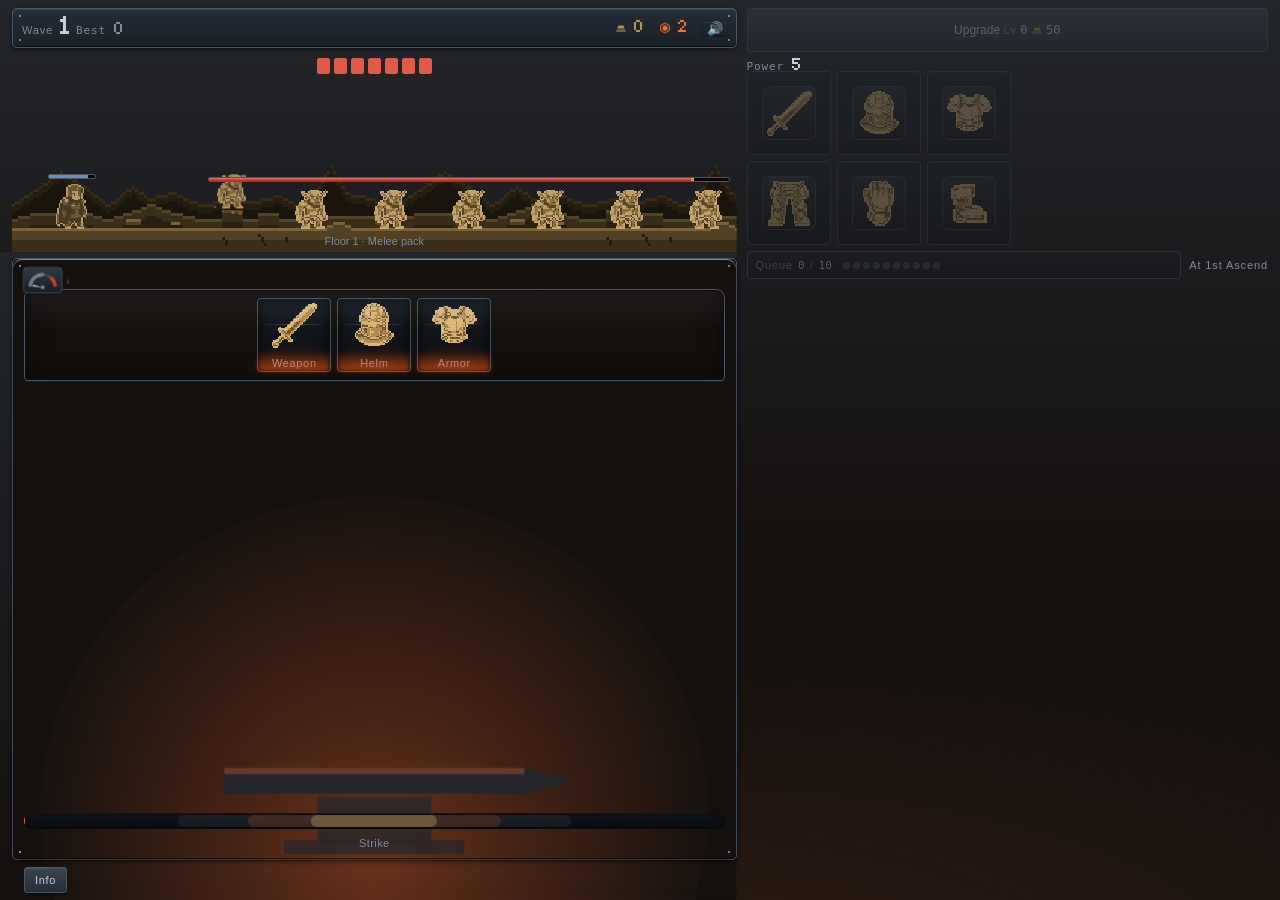
==== commit 828ce30c: "051 R2b 검증 통과 - 피버 게이지(천장 대체, 손 판정만 채움, 특별 주문 + 15초 2연 보장), 박자 보정, 머리 위 체력 막대, 등급 빛기둥, 옛 세이브 천장 초기화 " ====
--- a/src/forge.html
+++ b/src/forge.html
@@ -82,7 +82,8 @@
 #arena>#mob{position:absolute;left:0;right:0;top:4px;margin:0}
 /* 체력 막대와 적 글자는 무대 바닥에 붙는다 — 무대 픽셀을 가리지 않게 아래 끝이다. */
 #arenafoot{position:absolute;left:6px;right:6px;bottom:4px}
-#arenafoot>#bar,#arenafoot>#hpbar{margin:0 0 2px}
+/* 051 ④ — 막대는 무대 안에서 **절대 좌표**로 머리 위에 앉는다(자리는 JS 가 준다). */
+#arena>#bar,#arena>#hpbar{position:absolute;margin:0;left:0;top:0;width:40px;z-index:2}
 /* `#foes` 는 CORE 의 newWave() 가 글자를 쓰는 자리라 **지우지 않는다.** 무대 위
    글자는 첫 화면의 글자 수를 늘리므로 작고 흐리게 둔다(§2① 「글자」). */
 #arenafoot>#foes{font-size:11px;color:var(--dim);text-align:center;line-height:1.3}
@@ -686,20 +687,55 @@
 #olegend b{font-family:ui-monospace,Menlo,monospace;font-weight:400}
 
 /* ── 전투 ── */
-#bar{height:10px;background:var(--coal);border:1px solid var(--edge);border-radius:2px;
-  overflow:hidden;margin:5px 0;box-shadow:inset 0 0 5px rgba(0,0,0,.85)}
-#fill{height:100%;background-color:var(--ember);
+/* 051 ④ (046 §7-e) — 막대가 **머리 위**로 갔다. 두 겹의 뜻을 색으로 가른다:
+     적   앞 **빨강**(즉시) · 뒤 **주황**(0.25초 머물렀다 0.5초에 걸쳐 따라옴)
+     용사 앞 **파랑**(즉시) · 뒤 **회색**(같은 지연) · 회복이면 앞이 초록으로 번쩍
+   늦게 따라오는 것은 **CSS 전환의 지연**이다 — JS 가 매 프레임 재지 않으므로
+   캔버스를 깨울 일이 없다(절전 그대로). 폭을 쓰는 것은 여전히 CORE 다. */
+#bar{height:5px;background:rgba(8,9,11,.78);border:1px solid var(--edge);border-radius:2px;
+  overflow:hidden;box-shadow:inset 0 0 4px rgba(0,0,0,.85)}
+/* 051 2차 ① — 뒤 겹의 **CSS 전이를 뺀다.** 지연 0.25초가 250ms 틱과 같아서, 지연이
+   끝나기 직전에 다음 값이 와 전이가 처음부터 다시 걸렸다 — 전투 중에는 **영영 움직이지
+   못했다**(검증 실측: 8초 81/81 표본이 100%). 이제 뒤 겹의 폭은 VIEW 가 프레임마다
+   **지수로 당긴다**(`hpFollow` · 시정수 0.35초 · 큰 한 방만 0.3초 머묾). */
+#fillghost{position:absolute;left:0;top:0;height:100%;width:100%;background:#e8903a}
+#fill{position:relative;height:100%;background-color:#e0362b;
   background-image:linear-gradient(180deg,rgba(255,255,255,.3),rgba(0,0,0,.25));
   width:100%;transition:width .18s linear}
-#hpbar{height:6px;background:var(--coal);border:1px solid var(--edge);border-radius:2px;
+#hpbar{height:5px;background:rgba(8,9,11,.78);border:1px solid var(--edge);border-radius:2px;
   overflow:hidden;position:relative;box-shadow:inset 0 0 4px rgba(0,0,0,.85)}
-/* 뒤에 깔린 붉은 띠가 늦게 따라오며 방금 깎인 만큼을 보여준다 (틱당 style 폭만 갱신) */
-#hpghost{position:absolute;left:0;top:0;height:100%;width:100%;background:#e05a4a;opacity:.55;
-  transition:width .5s ease-out .18s}
+/* ⚠ CORE 는 틱마다 `#hpghost` 에 **앞 겹과 같은 값**을 쓴다(010 부터 · CORE 0줄 변경).
+   그 바로 뒤 같은 작업 안에서 `renderFast()`→`hpPlace()` 가 따라오는 값으로 다시 쓰므로
+   화면에는 CORE 의 값이 한 프레임도 안 나간다(그려지는 것은 작업이 끝난 뒤다). */
+#hpghost{position:absolute;left:0;top:0;height:100%;width:100%;background:#8e99a8}
 #hpfill{position:relative;height:100%;background:#5f93bd;width:100%;
   transition:width .18s linear,background-color .3s}
 #hpfill.heal{background:#7ec98a}
+/* 크게 깎이면(최대치의 15% 이상) 막대가 짧게 흔들린다. reducedMotion 이면 없다. */
+#bar.hphit,#hpbar.hphit{animation:hpHit .18s ease-out 1}
+@keyframes hpHit{
+  0%{transform:translateX(0)} 25%{transform:translateX(-2px)}
+  60%{transform:translateX(2px)} 100%{transform:translateX(0)}}
+@media (prefers-reduced-motion:reduce){ #bar.hphit,#hpbar.hphit{animation:none} }
 #foes{font-size:11px;color:var(--dim);margin-top:4px}
+
+/* 051 ⑤ — reducedMotion 판의 빛기둥 대체: 모루 테두리가 한 번 번쩍인다. */
+#forge.pulse{animation:forgePulse .4s ease-out 1}
+@keyframes forgePulse{
+  0%{box-shadow:0 0 0 0 rgba(255,217,160,.0)}
+  30%{box-shadow:0 0 0 3px rgba(255,217,160,.75)}
+  100%{box-shadow:0 0 0 0 rgba(255,217,160,0)}}
+@media (prefers-reduced-motion:reduce){ #forge.pulse{animation:none;
+  box-shadow:0 0 0 3px rgba(255,217,160,.75)} }
+
+/* 051 ③ — 피버 중 게이지는 **남은 시간**이 줄어드는 막대다(판정색). */
+#pityfill.fever{background-color:#dfb96f;box-shadow:0 0 10px rgba(223,185,111,.8)}
+body[data-fever="1"] #beat{box-shadow:0 0 0 1px rgba(223,185,111,.55)}
+
+/* 051 ① — 박자 보정 줄 */
+#offrow{margin-top:8px}
+#offrow #offtxt{display:block;margin-bottom:4px}
+#offrow input[type=range]{min-width:0}
 
 /* ── 적 무리 ── */
 #mob{display:flex;justify-content:center;flex-wrap:wrap;gap:4px;min-height:18px;margin:2px 0 1px}
@@ -1005,9 +1041,14 @@
      글자를 쓰는 자리라 **남아 있어야 한다**(보이지 않아도 된다 — §3). -->
 <div id="arena">
   <div id="mob"></div>
+  <!-- 051 ④ (046 §7-e) — 체력 막대가 **머리 위**로 올라왔다. 자리(left·top·width)는
+       `renderFast()` 가 `__view.stage.hp` 에서 받아 놓는다 — 캔버스가 재는 스프라이트
+       머리 꼭지의 바로 위다. 폭은 **CORE 가 쓰던 그대로**다(`#fill`·`#hpfill`·`#hpghost`).
+       뒤 겹(`#fillghost`·`#hpghost`)은 **CSS 전환의 지연**으로 늦게 따라온다 —
+       캔버스를 깨우지 않으므로 절전(011)이 그대로 산다. -->
+  <div id="bar"><div id="fillghost"></div><div id="fill"></div></div>
+  <div id="hpbar"><div id="hpghost"></div><div id="hpfill"></div></div>
   <div id="arenafoot">
-    <div id="bar"><div id="fill"></div></div>
-    <div id="hpbar"><div id="hpghost"></div><div id="hpfill"></div></div>
     <div id="foes">—</div>
   </div>
 </div>
@@ -1196,6 +1237,17 @@
     <div class="qrow" id="sndrow">
       <button id="sndMusic" style="flex:1" data-s="ui.sndMusic">음악</button>
       <button id="sndSfx" style="flex:1" data-s="ui.sndSfx">효과음</button>
+    </div>
+    <!-- 051 ① — 박자 보정. 블루투스 이어폰은 수백 ms 늦게 들린다(기기가 정하는 값이라
+         `ctx.outputLatency` 로는 다 못 잡는다). 사람이 직접 맞추는 자리다. -->
+    <div id="offrow" data-stitle="ui.offsetTip" title="소리가 늦게 들리면 +, 빨리 들리면 −">
+      <span id="offtxt" class="dim num">박자 보정 0ms</span>
+      <!-- 051 2차 ④ — 「맞춰 보기」 결과는 이 줄 옆에 남는다(#msg 는 다음 제련 글자가 덮는다) -->
+      <span id="offdone" class="dim"></span>
+      <div class="qrow">
+        <input id="offrange" type="range" min="-200" max="200" step="10" value="0" style="flex:1">
+        <button id="offcal" data-s="ui.offsetCal">맞춰 보기</button>
+      </div>
     </div>
     <button id="bOdds" style="width:100%;margin-top:8px" data-s="pop.odds">등급 확률표</button>
     <button id="bStats" style="width:100%;margin-top:6px" data-s="pop.stats">옵션 수치 상세</button>
@@ -1318,11 +1370,23 @@
   'ui.stat':'전투력 {0} · 웨이브 {1} · ',
   'ui.pityFull':'▣ 임계압 — 다음 제련은 전 릴 정렬',
   'ui.pity':'화로압 {0}/{1}',
+  /* 051 — 피버·박자 보정. 옛 `ui.pity*`·`msg.pity` 는 **값을 안 바꾸고 안 쓴다**(§2③). */
+  'fever.ready':'▣ 특별 주문 준비 — 다음 제련은 전 릴 정렬',
+  'fever.on':'화로 피버 {0}초 — 2연 이상 보장',
+  'fever.gauge':'피버 게이지 {0}/{1}',
+  'ui.feverTip':'박에 맞춰 손으로 치면 피버 게이지가 찬다 · 견습생 타격은 안 찬다',
+  'ui.offset':'박자 보정 {0}ms',
+  'ui.offsetCal':'맞춰 보기',
+  'ui.offsetCalN':'박에 맞춰 {0}번 더',
+  'ui.offsetTip':'소리가 늦게 들리면 +, 빨리 들리면 − (블루투스 이어폰은 +100ms 쯤)',
   'ui.autosellHd':'이 등급은 대기열을 거치지 않고 바로 판매',
   /* ── 제련 판정문 ── */
   'msg.item':'{0} {1} {2}',
   'msg.autosell':'{0} — 자동 판매 ',
   'msg.pity':'▣ 임계압 정렬 — {0}',
+  'msg.special':'★ 특별 주문 제작 — {0}',
+  'msg.perfect':'◆ 완벽한 제작 — {0}',
+  'msg.offsetSet':'박자 보정 {0}ms 로 맞췄다',
   'msg.match':'◆ {0}연 정렬 — {1}',
   'msg.match2':'◇ 2연 — {0}',
   'msg.sorted.equip':'자동 정리 — {0} 장착',
@@ -1440,10 +1504,21 @@
   'ui.stat':'Power {0} · Wave {1} · ',
   'ui.pityFull':'▣ Critical — next forge matches every item',
   'ui.pity':'Pressure {0}/{1}',
+  'fever.ready':'▣ Special order ready — next forge matches every item',
+  'fever.on':'Forge fever {0}s — 2+ match guaranteed',
+  'fever.gauge':'Fever gauge {0}/{1}',
+  'ui.feverTip':'Hand strikes on the beat fill the fever gauge · apprentice strikes do not',
+  'ui.offset':'Beat offset {0}ms',
+  'ui.offsetCal':'Calibrate',
+  'ui.offsetCalN':'{0} more on the beat',
+  'ui.offsetTip':'+ if the sound arrives late, − if early (about +100ms on Bluetooth)',
   'ui.autosellHd':'These grades sell at once, skipping the queue',
   'msg.item':'{0} {1} {2}',
   'msg.autosell':'{0} — auto-sold ',
   'msg.pity':'▣ Critical match — {0}',
+  'msg.special':'★ Special order — {0}',
+  'msg.perfect':'◆ Perfect forge — {0}',
+  'msg.offsetSet':'Beat offset set to {0}ms',
   'msg.match':'◆ {0} matched — {1}',
   'msg.match2':'◇ 2 matched — {0}',
   'msg.sorted.equip':'Sorted: kept {0}',
@@ -1526,7 +1601,24 @@
 const capLvMax=()=>(GMAX-5)*2;                        // 상한이 다 열리는 제련 등급 = 20
 const nextCapAt=()=>(Math.floor(S.lv/2)+1)*2;
 const REELS=()=>Math.min(5,3+S.star);
-const PITY=()=>20*REELS();   // 천장: 이만큼 돌리면 다음 스핀은 전 릴 강제 정렬
+/* 051 §2② — 천장을 **피버로 대체**한다. 문턱은 옛 천장과 같은 값에서 출발하지만
+   채우는 쪽이 바뀌었다: 돌린 횟수가 아니라 **손 판정**이다(`feverAdd`).
+   ⚠ 값이 아니라 **뜻**이 바뀐 것이다 — `S.pity` 는 이제 피버 게이지다(새 필드 0개). */
+const FEVER_MAX=()=>20*REELS();   // 게이지 상한 (051 §5 로 정한 시작점)
+const FEVER_MS=15000;             // 피버 길이
+const FEVER_FILL={perfect:3, great:2, good:1, miss:0};
+const feverOn=()=>Date.now()<(S.feverUntil||0);
+const feverLeft=()=>Math.max(0,(S.feverUntil||0)-Date.now());
+/* VIEW 의 박자 판정이 손 탭마다 부르는 **유일한 입구**(051 §2②).
+   견습생 타격은 이 길을 지나지 않는다 — 그래서 자동은 게이지를 못 채운다(검사 F1).
+   피버 중에는 안 채운다(겹치지 않게). 돌려주는 값은 채운 뒤의 게이지다. */
+function feverAdd(grade){
+  if(feverOn()) return S.pity|0;
+  const add=FEVER_FILL[grade]||0;
+  if(!add) return S.pity|0;
+  S.pity=Math.min(FEVER_MAX(), (S.pity|0)+add);
+  return S.pity;
+}
 const starMul=()=>Math.pow(4,S.star);
 const optMul=()=>1+S.star*0.6;      // 별마다 옵션 수치 상한이 오른다
 // 대기창은 제련 7단계마다, 승천마다 1칸씩 늘어난다.
@@ -1578,6 +1670,16 @@
   dust:0,tech:{},tk:2,tkDay:'',pos:0,best:0}; }
 const S=JSON.parse(localStorage.getItem('forge')||'null')||newState();
 S.star=S.star||0; S.pity=S.pity||0; S.peak=S.peak||0; S.top=S.top||0; S.dust=S.dust||0; S.tech=S.tech||{}; S.pos=S.pos||0; S.best=S.best||0;
+/* 051 §2② — 피버는 **오프라인 동안 흐르지 않는다.** 돌아오면 남은 시간이 아니라
+   «끝난 것»으로 본다(방치로 2연 보장을 쌓아 두는 길을 막는다 — 게이지는 손만의 것이다).
+   옛 세이브에는 이 필드가 없다. `S.pity` 는 그대로 쓰되 **뜻만** 피버 게이지로 바뀐다. */
+S.feverUntil=0;
+/* 051 2차 ③ — 옛 세이브의 **천장 횟수**가 피버 게이지로 넘어오면 안 된다.
+   단위가 다르다(옛 천장은 «스핀 수», 새 게이지는 «판정 점수») — 그대로 두면 손을
+   한 번도 안 댄 사람에게 특별 주문이 한 번 열린다(검증 제안 3). 불러올 때 **한 번**
+   0 으로 하고 바꿨다는 표시(`S.fv`)를 남긴다 — 이미 바꾼 세이브는 다시 안 건드린다
+   (사람이 모은 게이지를 뺏지 않는다). 새 세이브는 `S.pity` 가 이미 0 이라 표시만 붙는다. */
+if(!S.fv){ S.pity=0; S.fv=1; }
 // 033: 옛 세이브에는 이 필드가 없다 → 켜짐으로 본다. `||` 가 아니라 `??` 인 이유는
 // **끈 사람의 `false` 를 덮지 않기 위해서**다(`false||true` 는 true 가 된다).
 S.autoRes = S.autoRes ?? true;
@@ -1686,14 +1788,29 @@
   spinning=true; if(!free) S.charge--;
   const els=[...document.querySelectorAll('.reel')];
   els.forEach((e,i)=>{ if(i!==S.lockIdx){e.classList.add('spin');e.classList.remove('hit');} });
-  const pityHit = S.pity>=PITY();
-  const res = pityHit
-    ? Array(REELS()).fill(S.lockIdx>=0?lockPart:Math.floor(Math.random()*6))  // 천장: 고정 릴이 있으면 그 부위로
+  /* 051 §2② — 천장 분기가 **피버 분기**가 되었다.
+     ⑴ 게이지가 가득이면 이 제련이 **특별 주문 제작**(전 릴 정렬 · 고정 토큰이 있으면
+        그 부위 — 옛 천장과 같은 규칙이라 원칙 4 의 결정 ④ 가 그대로 산다).
+     ⑵ 그 순간부터 `FEVER_MS` 동안은 **모든** 제련이 2연 이상 보장(손·견습생 둘 다).
+     ⑶ 자연 전 릴 정렬이 게이지를 비우던 규칙은 **없앴다** — 게이지는 손만의 것이다. */
+  const special = (S.pity|0)>=FEVER_MAX() && !feverOn();
+  const inFever = feverOn();
+  if(special){ S.pity=0; S.feverUntil=Date.now()+FEVER_MS; }
+  const res = special
+    ? Array(REELS()).fill(S.lockIdx>=0?lockPart:Math.floor(Math.random()*6))  // 특별 주문: 고정 릴이 있으면 그 부위로
     : Array.from({length:REELS()},(_,i)=> i===S.lockIdx?lockPart:Math.floor(Math.random()*6));
   // 정렬 보정: 굴린 뒤 확률적으로 릴 하나를 다른 릴에 맞춘다.
   if(Math.random()<T('align')*0.0025 && res.length>1){
     let a=0,b=1; while(a===b||a===S.lockIdx){a=(Math.random()*res.length)|0;b=(Math.random()*res.length)|0;}
     res[a]=res[b];
+  }
+  // 피버 중 2연 보장 — 이미 2연 이상이면 그대로 둔다(겹쳐 올리지 않는다).
+  if(inFever && !special && res.length>1){
+    const k={}; let mx=1; res.forEach(v=>{k[v]=(k[v]||0)+1; if(k[v]>mx) mx=k[v];});
+    if(mx<2){
+      let a=0,b=1; while(a===b||a===S.lockIdx){a=(Math.random()*res.length)|0;b=(Math.random()*res.length)|0;}
+      res[a]=res[b];
+    }
   }
   setTimeout(()=>{
     els.forEach((e,i)=>{e.classList.remove('spin');drawReel(e,res[i],i===S.lockIdx);});
@@ -1701,9 +1818,9 @@
     let best=1,part=res[Math.floor(Math.random()*res.length)];
     for(const v in cnt){ if(cnt[v]>best){best=cnt[v];part=+v;} }
     const b=best-1;                       // 2연=1, 3연=2, 4연=3, 5연=4
-    S.pity = best===REELS() ? 0 : S.pity+1;   // 자연 전릴 정렬도 천장을 비운다
     if(b>0) els.forEach((e,i)=>{ if(res[i]===part) e.classList.add('hit'); });
     const it=makeItem(PARTS[part].id,rollGrade(b));
+    fgLastBest=best; fgLastSpecial=special; fgLastGrade=it.g;
     const m=document.getElementById('msg');
     // 034 판정 ⓐ: 문자열 → t() 교체. 뽑힌 부위·등급·세부등급은 그대로다.
     const tag=t('msg.item',t('part.'+PARTS[part].id),t('ui.grade',it.g),ROMAN[it.lv]);
@@ -1712,13 +1829,19 @@
       m.innerHTML=t('msg.autosell',tag)+ciGold()+fmt(sellPrice(it)); m.className='';
     }else{
       S.queue.push(it);
-      m.textContent = pityHit?t('msg.pity',tag) : b>=2?t('msg.match',best,tag) : b===1?t('msg.match2',tag) : tag;
-      m.className = (pityHit||b>=2)?'big':'';
+      // 051 §2③ — 특별 주문과 «자연» 전 릴 정렬을 글자로 가른다(옛 `msg.pity` 는 안 쓴다).
+      m.textContent = special?t('msg.special',tag)
+                    : best===REELS()?t('msg.perfect',tag)
+                    : b>=2?t('msg.match',best,tag) : b===1?t('msg.match2',tag) : tag;
+      m.className = (special||b>=2)?'big':'';
     }
     S.lockIdx=-1; spinning=false; render();
   },420);
 }
 let lockPart=0;
+/* 051 — 마지막 제련의 **결과**다. 검사(F4)와 연출(⑤ 빛기둥)이 읽는다 — 깃발이 아니라
+   효과를 재게 하려고 둔다. 세이브 필드가 아니라 모듈 변수다(저장 형식 불변). */
+let fgLastBest=0, fgLastSpecial=false, fgLastGrade=0;
 
 /* ══ 전투 ══ */
 let foeHP=0,foeMax=0,pHP=0,foeKind='melee';
@@ -2873,18 +2996,24 @@
   // 상세 팝업도 같은 줄을 든다 — 열려 있는 동안 판단 근거가 화면에서 사라지지 않는다 (016).
   const ps=document.getElementById('pstat');
   if(ps) ps.innerHTML=t('ui.stat',fmt(power(S.equip)),S.wave)+ciGold()+fmt(S.gold);
-  // 화로 압력계 — 폭(막대)과 바늘 각도만 갱신한다. innerHTML 재구성 없음.
-  const pv=Math.min(100,S.pity/PITY()*100);
+  /* 051 §2③ — 압력계가 **피버 게이지**가 된다. 요소·자리·바늘은 그대로 쓰고
+     ⑴ 차오르는 값이 `S.pity`(= 손 판정이 채운 양) ⑵ 피버 중엔 **남은 시간**이 줄어드는
+     막대로 바뀐다 ⑶ 막대 색이 판정색(금 → 등급색)을 따른다(`.full`·`.fever` 클래스).
+     옛 말(`ui.pity`·`ui.pityFull`)은 **값을 안 바꾸고 안 쓴다** — 새 키로 간다. */
+  const fvMax=FEVER_MAX(), fvOn=feverOn();
+  const pv = fvOn ? (feverLeft()/FEVER_MS*100) : Math.min(100,(S.pity|0)/fvMax*100);
   const pf=document.getElementById('pityfill');
   pf.style.width=pv+'%';
-  pf.className=S.pity>=PITY()?'full':'';
+  pf.className = fvOn?'fever' : (S.pity|0)>=fvMax?'full':'';
   document.getElementById('pneedle').style.transform='rotate('+(-80+pv*1.6)+'deg)';
-  /* 047 2차 — 같은 라벨이 **글자가 아니라 `title`** 로 간다. 쓰는 말(`ui.pity`·
-     `ui.pityFull`)은 한 글자도 안 바뀐다. `#pitytxt` 는 비워 둔다(요소는 남긴다). */
-  const plb=S.pity>=PITY()?t('ui.pityFull'):t('ui.pity',S.pity,PITY());
+  /* 047 2차 — 같은 라벨이 **글자가 아니라 `title`** 로 간다. `#pitytxt` 는 비워 둔다. */
+  const plb = fvOn ? t('fever.on',Math.ceil(feverLeft()/1000))
+            : (S.pity|0)>=fvMax ? t('fever.ready')
+            : t('fever.gauge',S.pity|0,fvMax);
   document.getElementById('pitytxt').textContent='';
   { const pe=document.getElementById('pity');
-    if(pe) pe.title=t('ui.pityTip')+' · '+plb; }
+    if(pe) pe.title=t('ui.feverTip')+' · '+plb; }
+  hpPlace();                      // 051 ④ — 머리 위 막대를 자리에 놓는다
   // 세로 온도계 = 남은 충전 (표시 전용, 수치는 그대로)
   // 047 §2① — 온도계가 가로로 누웠다. 채우는 값은 그대로, 쓰는 축만 바뀐다.
   document.getElementById('thermf').style.width=
@@ -3249,6 +3378,115 @@
       if(S.dust>=c&&T(k)<TECH[k].max){ S.dust-=c; S.tech[k]=T(k)+1; render(); } });
 }
 
+/* ══ 051 ④ (2차 ①②) — 머리 위 체력 막대 (046 §7-e) ═══════════════════════
+   자리는 캔버스가 재어 내놓은 `__view.stage.hp`(스프라이트 머리 꼭지 바로 위)다.
+   **앞 겹의 폭은 손대지 않는다** — `#fill`·`#hpfill` 은 CORE 가 쓰는 그대로다.
+
+   2차에서 바뀐 것 둘(1차의 결함 둘):
+   ⑴ **뒤 겹을 VIEW 가 끌고 온다**(①). 1차는 CSS `transition … .25s` 에 맡겼는데,
+      지연이 250ms 틱과 같아 전이가 매 틱 처음부터 다시 걸려 **전투 중에는 한 번도
+      안 움직였다**(검증 실측: 8초 81/81 표본이 100%). 이제 `hpTick()` 이 캔버스 프레임과 250ms 틱에서
+      간격에 비례해 당긴다(시정수 `HP_TAU`=0.35초) — 간격이 좁아질수록 느려지는
+      지수 추적이라 「늦게 따라오는 주황」이 실제로 보인다. 한 번에 최대치의 15% 넘게
+      깎인 **그 한 방만** 0.3초 머문다(사용자가 원한 «딜레이»).
+   ⑵ **자리를 기하가 바뀐 그 프레임에 옮긴다**(②). 1차는 250ms 틱에서만 옮겨서,
+      몹 수 6↔8 로 **배율이 뛰는 순간**부터 다음 틱까지(≤250ms) 막대가 옛 자리에 남아
+      **머리를 덮었다**(검증 실측: 768×1024 에서 20초 중 14.6% 프레임). 이제 44b 의
+      `hpGeom()` 이 값이 바뀐 프레임에서 바로 `hpPlace()` 를 부른다 — **DOM 쓰기는
+      바뀔 때만**이라 절전(011)은 그대로다.
+
+   ⚠ 뒤 겹의 rAF 루프는 **따라올 것이 남았을 때만** 돈다(붙으면 스스로 멈춘다) —
+     유휴에서는 한 프레임도 안 돈다(soak 의 duty 가 그대로인 까닭).
+   ⚠ CORE 는 틱마다 `#hpghost` 에 앞 겹과 같은 값을 쓴다. 그 **같은 작업 안**에서
+     `renderFast()`→`hpPlace()` 가 따라오는 값으로 다시 쓰므로 화면에는 안 나간다. */
+const HP_DROP=0.15;           // 「큰 한 방」 문턱 (최대치 대비)
+const HP_TAU=0.35;            // 뒤 겹 지수 추적 시정수(초)
+const HP_HOLD=300;            // 큰 한 방 뒤 머무는 시간(ms)
+const HP_SNAP=0.0005;         // 이만큼 붙으면 같은 값으로 본다(0.05%p)
+/* ⚠ 처음엔 0.4%p 로 뒀다가 줄였다 — 적 막대가 **틱당 0.5%p 밖에 안 깎이는** 판에서는
+   한 걸음이 문턱보다 작아 **곧바로 붙어** 버려 따라오는 것이 안 보였다(2차 실측 0.1%p). */
+let hpWas={foe:1, hero:1};                    // 흔들림 판정용(틱 기준)
+let hpG={foe:1, hero:1};                      // 뒤 겹이 지금 있는 자리
+let hpF={foe:1, hero:1};                      // 앞 겹의 지난 값(큰 한 방 찾기)
+let hpHold={foe:0, hero:0};                   // 머무는 끝 시각(ms)
+
+const hpNow=()=>(typeof performance==='object'&&performance.now)?performance.now():Date.now();
+/* 앞 겹의 폭(0~1). CORE 가 `style.width` 에 쓴 **목표값**이라 틱에서 바로 뛴다
+   (그려지는 폭은 `.18s linear` 로 따라간다 — 앞 겹의 전이는 1차 그대로다). */
+const hpFrac=id=>{ try{ const e=document.getElementById(id);
+  const n=e&&e.style?parseFloat(e.style.width):NaN; return isFinite(n)?Math.max(0,Math.min(1,n/100)):1;
+}catch(e){ return 1; } };
+
+function hpGhostWrite(){
+  try{
+    const fg=document.getElementById('fillghost');
+    if(fg) fg.style.width=(hpG.foe*100).toFixed(2)+'%';
+    const hg=document.getElementById('hpghost');
+    if(hg) hg.style.width=(hpG.hero*100).toFixed(2)+'%';
+    const V=globalThis.__view;
+    if(V&&V.stage&&V.stage.hp) V.stage.hp.v={
+      foe:+hpFrac('fill').toFixed(3), hero:+hpFrac('hpfill').toFixed(3),
+      gfoe:+hpG.foe.toFixed(3), ghero:+hpG.hero.toFixed(3),
+      hold:{foe:Math.max(0,Math.round(hpHold.foe-hpNow())), hero:Math.max(0,Math.round(hpHold.hero-hpNow()))}};
+  }catch(e){}
+}
+/* 한 걸음. `dt` 는 초. 돌려주는 값은 「아직 따라올 것이 남았나」. */
+function hpStep(dt){
+  const now=hpNow();
+  const k=(dt>0)?(1-Math.exp(-dt/HP_TAU)):0;
+  let busy=false;
+  for(const key of ['foe','hero']){
+    const f=hpFrac(key==='foe'?'fill':'hpfill');
+    const drop=hpF[key]-f;
+    if(drop>=HP_DROP) hpHold[key]=now+HP_HOLD;   // 큰 한 방 — 그 한 방만 머문다
+    hpF[key]=f;
+    let g=hpG[key];
+    if(f>=g) g=f;                                 // 회복·새 웨이브는 곧바로 올라간다
+    else if(now<hpHold[key]) busy=true;           // 머무는 동안은 그대로
+    else { g+=(f-g)*k; if(Math.abs(f-g)<HP_SNAP) g=f; }
+    hpG[key]=g;
+    if(Math.abs(f-g)>=HP_SNAP) busy=true;
+  }
+  return busy;
+}
+/* ⚠ **따로 도는 rAF 루프를 두지 않는다.** 처음엔 전용 루프를 돌렸는데, 전투 중에는
+   체력이 250ms마다 깎여 따라올 것이 **늘 남아** 있어 루프가 영영 안 멈췄다 —
+   soak 가 「몰아치기 뒤 6초 동안 «불티 0 · 잠듦 · rAF 0» 이 한 번도 아니다」로
+   **누수 의심**을 냈다(011 절전의 계약은 화면이 **완전히 설 수 있다**는 것이다).
+   그래서 걸음은 이미 도는 두 자리에서만 딛는다:
+     ⑴ 무대 캔버스가 깨어 있는 프레임(44b 가 `hpTick()` 을 부른다 — 타격·모션 중이라
+        사람이 보고 있는 그 순간이다 · 캔버스가 자면 한 프레임도 안 돈다)
+     ⑵ 250ms 틱(`renderFast()`→`hpPlace()`) — 캔버스가 자는 동안에도 네 걸음/초로 따라온다
+   `dt` 를 실제로 흐른 시간으로 재므로 두 자리의 간격이 달라도 같은 시정수로 움직인다. */
+let hpStepAt=0;
+function hpTick(){
+  const t=hpNow();
+  const dt=hpStepAt?Math.min(0.5,Math.max(0,(t-hpStepAt)/1000)):0;
+  hpStepAt=t;
+  hpStep(dt); hpGhostWrite();
+}
+function hpPlace(){
+  try{
+    const V=globalThis.__view; if(!V||!V.stage) return;
+    const hp=V.stage.hp, rect=V.stage.rect; if(!hp||!rect) return;
+    const put=(id,b)=>{ const e=document.getElementById(id); if(!e||!b) return;
+      e.style.left=Math.round(b.x-rect.x)+'px';
+      e.style.top =Math.round(b.y-rect.y)+'px';
+      e.style.width=b.w+'px'; };
+    put('bar',hp.foe); put('hpbar',hp.hero);
+    const fv=hpFrac('fill'), hv=hpFrac('hpfill');
+    if(!V.reducedMotion){
+      const hit=(id,now,was)=>{ if(was-now<HP_DROP) return;
+        const e=document.getElementById(id); if(!e||!e.classList) return;
+        e.classList.remove('hphit'); void e.offsetWidth; e.classList.add('hphit');
+        if(typeof setTimeout==='function') setTimeout(()=>{ try{ e.classList.remove('hphit'); }catch(x){} },220); };
+      hit('bar',fv,hpWas.foe); hit('hpbar',hv,hpWas.hero);
+    }
+    hpWas={foe:fv, hero:hv};
+    /* CORE 가 방금 쓴 `#hpghost` 를 **같은 작업 안에서** 따라오는 값으로 덮는다. */
+    hpTick();
+  }catch(e){}
+}
 /* ══════════════════════════════════════════════════════════════════════════
    048 §2③ — 릴을 **진짜 슬롯처럼** 돌린다 (VIEW 전용)
 
@@ -3808,6 +4046,18 @@
   if(m) m.onclick=()=>{ reelTouch(); SND.music=!SND.music; sndSavePrefs(); sndApply(); };
   const x=document.getElementById('sndSfx');
   if(x) x.onclick=()=>{ reelTouch(); SND.sfx=!SND.sfx; sndSavePrefs(); sndApply(); sfx('sfx-tink'); };
+  /* 051 ① — 박자 보정. 슬라이더는 그 자리에서 먹고, 「맞춰 보기」는 여덟 번의 평균을
+     제안한다. 값은 `hs.offset`(localStorage) — 세이브 `S` 에 안 들어간다.
+     ⚠ `RHY` 는 파일 아래쪽(46 조각)에서 만들어진다 — 여기서 **읽지 않고**, 눌렀을 때만
+       `rhy*()` 를 부른다(049 1차의 TDZ 사고와 같은 자리다). */
+  const or=document.getElementById('offrange');
+  if(or) or.oninput=()=>{ try{ RHY.offset=Math.max(-200,Math.min(200,parseInt(or.value,10)||0));
+    RHY.cal=null; RHY.calDone=null; rhySaveOffset(); rhyOffsetUI(); rhyView(); }catch(e){} };
+  const oc=document.getElementById('offcal');
+  /* 051 2차 ④ — 「맞춰 보기」를 누르면 **팝업을 닫는다.** 팝업이 화면을 덮고 있어서
+     모루를 못 치면 맞출 방법이 없다(2차 탐침이 처음 그 자리에서 0번 쳤다).
+     결과는 `#offdone` 에 남아 있으니 다시 열어 읽으면 된다. */
+  if(oc) oc.onclick=()=>{ reelTouch(); try{ rhyCalStart(); closePop(); }catch(e){} };
   /* ⚠ `sndLoadPrefs()` 를 **여기서 부르면 안 된다** — `const SND` 는 파일 아래쪽에서
      만들어지고 그 전까지는 TDZ 라 `ReferenceError` 가 난다. try/catch 가 그것을
      조용히 삼켜서, 소리를 끄고 새로고침하면 다시 켜져 있었다(검사 A6 가 울었다).
@@ -3876,6 +4126,7 @@
   document.getElementById('ptitle').textContent=POPS[k]?t(POPS[k]):'';
   document.getElementById('pop').classList.add('on');
   renderFast();                                  // 전투력·웨이브·골드 줄을 최신으로
+  try{ rhyOffsetUI(); }catch(e){}                // 051 ① — 보정 줄의 값·글자를 맞춘다
 }
 const closePop=()=>document.getElementById('pop').classList.remove('on');
 document.getElementById('pclose').onclick=closePop;
@@ -4344,6 +4595,8 @@
   reelPump();
   // 049 §2③④ — 소리는 **관찰자**다. 틱이 변화를 훑고, 광고·숨김이면 문맥을 재운다.
   sfxWatch(); sndGate();
+  // 051 ③⑤ — 피버도 **관찰자**다. CORE 는 소리·연출을 한 줄도 부르지 않는다.
+  feverWatch();
   if(autoResOn() && !FG.veiled) autoResolve();
   /* 047 §2⑤-9 — 자동은 `spin()` 을 부르지 않는다. **견습생이 박자로 친다**:
      500ms 마다 한 박(120 BPM — R2 에서 배경음악 박자와 맞춘다). 사람이 같이
@@ -4419,7 +4672,7 @@
   // 018 이 넷을 더한다. **노출되지 않는 연출은 완료로 인정하지 않는다**(CLAUDE.md).
   // 019 가 셋을 더한다 (던전 연출도 같은 규약을 따른다 — 노출 없으면 완료 아님).
   counters:{shake:0, burst:0, bounce:0, attack:0, hitstop:0, flash:0, dissolve:0,
-    climb:0, dice:0, reward:0},
+    climb:0, dice:0, reward:0, pillar:0},        // 051 ⑤ — 등급 빛기둥
   limits:{particles:FX_MAX_PARTICLES, burstPerHit:FX_BURST_CAP},
   alive:{particles:0, tweens:0},       // 누적 방지 확인용 (§4)
   reducedMotion:false,
@@ -4508,8 +4761,9 @@
 const SND={
   ctx:null, master:null, mGain:null, sGain:null,
   buf:{},                    // 키 → AudioBuffer
-  packs:{sfx:'none', forge:'none'},
+  packs:{sfx:'none', forge:'none', fever:'none'},  // 051 ③ — 피버 곡 묶음이 더해졌다
   bgm:'none', bgmSrc:null, loopLen:0, loopAt:0,   // loopAt = 반복이 시작된 ctx 시각
+  track:'forge', mGain2:null, bgmSrc2:null,       // 051 ③ — 지금 도는 곡 · 겹쳐 넘기는 쪽
   music:true, sfx:true, cgMute:false,
   played:{}, skipped:0, dropped:0, lat:0,
   live:0, lastAt:{}, ascAt:[],
@@ -4549,10 +4803,18 @@
 function sndView(){
   const V=globalThis.__view; if(!V) return;
   V.sfx={ctx:sndState(), music:SND.music, sfx:SND.sfx, cgMute:SND.cgMute,
-    packs:{sfx:SND.packs.sfx, forge:SND.packs.forge},
-    bgm:SND.bgm, loopLen:+SND.loopLen.toFixed(4),
+    packs:{sfx:SND.packs.sfx, forge:SND.packs.forge, fever:SND.packs.fever},
+    bgm:SND.bgm, track:SND.track, loopLen:+SND.loopLen.toFixed(4),
     played:SND.played, skipped:SND.skipped, dropped:SND.dropped,
     lat:+SND.lat.toFixed(2), live:SND.live, ascAt:SND.ascAt};
+  /* 051 ② — 피버의 창구. **깃발이 아니라 효과**다: 게이지는 `S.pity`(손 판정이 채운
+     양) · 남은 시간은 `S.feverUntil` 에서 나온 ms · `last` 는 마지막 제련의 정렬 수다. */
+  try{ V.fever={gauge:S.pity|0, max:FEVER_MAX(), on:feverOn(), left:feverLeft(),
+    ms:FEVER_MS, fill:FEVER_FILL, track:SND.track,
+    last:{best:(typeof fgLastBest!=='undefined')?fgLastBest:0,
+          special:(typeof fgLastSpecial!=='undefined')?!!fgLastSpecial:false,
+          grade:(typeof fgLastGrade!=='undefined')?fgLastGrade:0},
+    pillars:V.counters?V.counters.pillar||0:0}; }catch(e){}
 }
 
 /* ── 묶음 싣기 — `<script src>` 는 `file://` 에서도 된다(§2①) ─────────────── */
@@ -4588,6 +4850,12 @@
   }
   SND.packs[name]='ready'; sndView();
   if(name==='forge') sndBgmStart();
+  /* 051 ③ — 피버 곡이 **피버가 이미 돌고 있는 중에** 도착했으면 그 자리에서 갈아탄다.
+     게이지가 70% 를 지나는 것을 틱이 못 본 판(게이지가 한 번에 찬 판)에서도
+     곡이 바뀌게 하는 안전망이다. 늦게라도 바뀌는 것이 영영 안 바뀌는 것보다 낫다. */
+  if(name==='fever' && typeof feverOn==='function' && feverOn()){
+    try{ bgmSwitch('fever'); if(typeof rhyGrid==='function') rhyGrid(RHY_BPM_FEVER); }catch(e){}
+  }
 }
 
 /* ── 켜기 — **첫 사람 입력**에서 한 번 ──────────────────────────────────── */
@@ -4726,8 +4994,71 @@
     SND.mGain.gain.exponentialRampToValueAtTime(Math.max(0.0001,v),t+(sec||0.4));
   }catch(e){}
 }
-// 피버 곡·화로 곡 전환 — **자리만**. 부르는 곳이 없다(R2b·R3 몫).
-function bgmSwitch(name){ return name; }
+/* ══ 051 ③ — 곡 갈아타기(대장간 ↔ 피버) ═══════════════════════════════════
+   046 §7-b′ 대로 **2초 겹쳐** 넘긴다. 쓰는 수는 가장 싼 것이다:
+   같은 `master` 밑에 **두 번째 음악 게인**(`mGain2`)을 만들어, 새 곡을 거기서 올리고
+   옛 곡을 같은 2초에 내린다. 끝나면 옛 노드를 세워 버리고 둘을 맞바꾼다.
+   ⚠ 박자 격자는 **새 곡의 반복 시작 시각**에 붙는다(`SND.loopAt` 을 새로 쓴다) —
+     그러면 `rhyRef()` 가 그대로 새 박을 따라간다(049 2차 ④ 의 느린 추적).
+   ⚠ 묶음이 아직 안 실렸으면 **아무것도 안 한다**(소리가 없을 뿐 게임은 그대로다).
+   ⚠ `name` 은 'forge' | 'fever'. 돌려주는 값은 **실제로 갈아탄 곡**이다. */
+function bgmSwitch(name){
+  try{
+    if(!SND.ctx||!SND.master) return SND.track;
+    const key = name==='fever' ? 'bgm-fever-loop' : 'bgm-loop';
+    const buf = SND.buf[key];
+    if(!buf || SND.track===name) return SND.track;
+    const t0=SND.ctx.currentTime+0.02, XF=2.0;
+    // 새 곡 — 두 번째 게인에서 0 → 목표로 2초 동안 오른다
+    const g=SND.ctx.createGain(); g.gain.setValueAtTime(0.0001,t0); g.connect(SND.master);
+    const a=sndTrim(buf);                       // 이음매를 잘라 반복 구간을 잡는다
+    const l=SND.ctx.createBufferSource(); l.buffer=buf;
+    l.loop=true; l.loopStart=SND.trimA; l.loopEnd=SND.trimB;
+    l.connect(g); l.start(t0,SND.trimA);
+    g.gain.exponentialRampToValueAtTime(sndOnMusic()?SND_BGM_VOL:0.0001,t0+XF);
+    // 옛 곡 — 같은 2초에 내리고 끝나면 세운다
+    const oldG=SND.mGain, oldSrc=SND.bgmSrc;
+    if(oldG){ oldG.gain.cancelScheduledValues(t0);
+      oldG.gain.setValueAtTime(Math.max(0.0001,oldG.gain.value),t0);
+      oldG.gain.exponentialRampToValueAtTime(0.0001,t0+XF); }
+    if(oldSrc&&typeof setTimeout==='function')
+      setTimeout(()=>{ try{ oldSrc.stop(); }catch(e){} try{ if(oldG) oldG.disconnect(); }catch(e){} },(XF+0.3)*1000);
+    SND.mGain=g; SND.bgmSrc=l; SND.loopLen=a; SND.loopAt=t0;
+    SND.track=name; SND.bgm='loop';
+    sndView();
+    return name;
+  }catch(e){ return SND.track; }
+}
+/* 피버가 열렸다 — 효과음 한 방 뒤 **다음 마디**에서 곡과 박자를 갈아탄다.
+   마디 = 네 박(046 §7-b′ 의 「마디 경계」). 박자 격자는 소리와 **같이** 바뀐다. */
+function sndFeverStart(){
+  try{
+    sndFeverLater();        // 051 ③ — 아직 안 실렸으면 지금이라도(게이지가 한 번에 찬 판)
+    sfx('sfx-fever-start');
+    const wait=sndBarWait();
+    const go=()=>{ bgmSwitch('fever'); if(typeof rhyGrid==='function') rhyGrid(RHY_BPM_FEVER); };
+    if(typeof setTimeout==='function') setTimeout(go,wait); else go();
+  }catch(e){}
+}
+function sndFeverEnd(){
+  try{
+    const go=()=>{ bgmSwitch('forge'); if(typeof rhyGrid==='function') rhyGrid(RHY_BPM); };
+    if(typeof setTimeout==='function') setTimeout(go,sndBarWait()); else go();
+  }catch(e){}
+}
+/* 다음 마디까지 남은 ms. 박자 격자를 읽는다(없으면 0 — 바로 넘긴다). */
+function sndBarWait(){
+  try{
+    if(typeof RHY!=='object'||!RHY||typeof RHY_BEAT!=='number') return 0;
+    const beatsIn=((RHY.beat%4)+4)%4 + (RHY.phase||0);
+    return Math.max(0,(4-beatsIn)*RHY_BEAT*1000);
+  }catch(e){ return 0; }
+}
+/* 피버 곡은 **게이지 70% 에서 미리** 싣는다(046 §7-b′ 의 불러오는 순서).
+   2MB 를 피버가 열리는 순간에 집으면 그 몇 백 ms 가 첫 마디를 먹는다(049 ③ 교훈). */
+function sndFeverLater(){
+  try{ if(SND.packs.fever==='none') sndPack('fever'); }catch(e){}
+}
 
 /* ── 끄고 켜기 ───────────────────────────────────────────────────────────── */
 function sndApply(){
@@ -4785,6 +5116,44 @@
     const it=S.queue[S.queue.length-1];
     if(it&&(it.g||0)>=10) sfx('sfx-legend',{at:0.12});
   }catch(e){}
+  feverMade();                        // 051 ⑤ — 빛기둥은 **드러난 그 순간**에 선다
+}
+/* ══ 051 ⑤ — 등급 빛기둥 · 특별 주문의 큰 셰이크 ══════════════════════════
+   「드러난 그 순간」은 `sfxMade()` 가 서는 자리와 같다(마지막 릴이 선 순간 · 주기당
+   한 번). CORE 가 남긴 `fgLastSpecial`·`fgLastGrade` 를 읽어 **효과만** 더한다.
+   ⚠ 캔버스 연출은 `__pillar`·`__shake` 로만 부른다(44b 가 내보낸다) — 없으면 아무 일도
+     없다(하네스·캔버스 없는 판). 글자는 CORE 가 이미 썼다(`msg.special`). */
+function feverMade(){
+  try{
+    const sp=(typeof fgLastSpecial!=='undefined')&&fgLastSpecial;
+    const g=(typeof fgLastGrade!=='undefined')?(fgLastGrade|0):0;
+    if(sp){
+      if(typeof __shake==='function') __shake(9);          // 큰 셰이크
+      if(!(SND.buf['sfx-legend'])) sfx('sfx-ascend-riser',{at:0.02});
+    }
+    if(sp||g>=10){
+      if(typeof __pillar==='function') __pillar(sp?15:g);  // 등급색 빛기둥
+      if(sp) sfx('sfx-legend',{at:0.02});
+    }
+  }catch(e){}
+}
+/* 피버의 관찰자. 250ms 틱이 부른다(42c). CORE 는 소리·연출을 한 줄도 안 부른다. */
+let fvOnSeen=false, fvPre=false;
+function feverWatch(){
+  try{
+    const on=feverOn(), g=S.pity|0, mx=FEVER_MAX();
+    // 046 §7-b′ 불러오는 순서 — 피버 곡은 **게이지 70%** 에서 미리 싣는다
+    if(!fvPre && g>=mx*0.7){ fvPre=true; sndFeverLater(); }
+    if(on&&!fvOnSeen){ fvOnSeen=true; sndFeverStart(); }
+    else if(!on&&fvOnSeen){ fvOnSeen=false; sndFeverEnd(); }
+    try{ if(typeof document!=='undefined'&&document.body)
+      document.body.setAttribute('data-fever',on?'1':'0'); }catch(e){}
+  }catch(e){}
+}
+/* 손 판정 하나가 게이지를 채운다 — `rhyJudge()` 가 부르는 **유일한 입구**(051 §2②).
+   CORE 의 `feverAdd()` 를 그대로 부르고, 화면은 다음 틱의 `renderFast()` 가 그린다. */
+function feverTap(grade){
+  try{ if(typeof feverAdd==='function') feverAdd(grade); }catch(e){}
 }
 /* 전투·웨이브 — 카운터와 `S` 의 **변화**만 본다. 250ms 틱이 부른다. */
 let sfxSeen={dissolve:0, attack:0, wave:0, star:0, lv:0, tech:0};
@@ -4842,12 +5211,79 @@
      그것 하나이므로 변환이 없다.
    ⚠ **판정은 릴 멈춤을 막지 않는다.** 어느 판정이든 탭은 그 릴을 세운다.
    ══════════════════════════════════════════════════════════════════════════ */
-const RHY_BPM=120.15, RHY_BEAT=60/RHY_BPM;          // 0.49938 초
+const RHY_BPM=120.15, RHY_BPM_FEVER=160.25;         // 051 ③ — 피버 곡은 더 빠른 박자
+let RHY_BEAT=60/RHY_BPM;                            // 0.49938 초 · 피버 중엔 0.37441 초
 const RHY_PERFECT=45, RHY_GREAT=90, RHY_GOOD=140;   // ms
 const RHY_TICKS=6;                                  // 게이지에 남기는 눈금 수
+const RHY_CAL_N=8;                                  // 「맞춰 보기」가 받는 탭 수
 const RHY={ origin:null, clock:'perf', beat:0, phase:0, edge:-1, raf:null,
             last:{grade:'', ms:0}, counts:{perfect:0,great:0,good:0,miss:0},
-            combo:0, best:0, ticks:[] };
+            combo:0, best:0, ticks:[], bpm:RHY_BPM,
+            offset:0, lat:0, cal:null, calDone:null, calTaps:null };  // 051 ① — 보정(ms) · 출력 지연(초)
+
+/* ══ 051 ① — 박자 보정. **박은 «들리는» 시각에 있다** ═════════════════════════
+   049 검증 실측: 바늘이 들리는 박보다 **≈37ms 앞섰다.** 까닭은 둘이다.
+     ⑴ `ctx.currentTime` 에 예약한 소리는 그 시각에 **나가기 시작**할 뿐이고,
+        스피커에서 **들리기까지** 기기만큼 더 걸린다 — `ctx.outputLatency` 다.
+     ⑵ 사람의 기기(블루투스 이어폰 수백 ms)는 우리가 알 길이 없다 — 그래서 사람이
+        직접 맞추는 자리(`hs.offset`)를 둔다.
+   그래서 박 기준점에 **출력 지연 + 사람 보정**을 더한다. 바늘과 판정이 같은
+   기준점을 쓰므로 둘이 **함께** 밀린다(한쪽만 밀면 「보이는 박에 쳤는데 아쉬움」이 된다).
+   ⚠ 보정은 **음악이 들릴 때만** 뜻이 있다. 음악이 없으면 바늘 자신이 기준이라
+     격자를 통째로 밀어도 보이는 것이 없다(판정도 같이 밀리니 결과가 같다).
+   ⚠ `hs.offset` 은 `localStorage` 다 — 세이브 `S` 에 넣지 않는다(저장 형식 불변). */
+function rhyOutLat(){
+  try{
+    const c=SND.ctx; if(!c) return 0;
+    const o=c.outputLatency; if(typeof o==='number'&&isFinite(o)&&o>0) return o;
+    const b=c.baseLatency;   if(typeof b==='number'&&isFinite(b)&&b>0) return b;
+  }catch(e){}
+  return 0;
+}
+function rhyLoadOffset(){
+  try{ const v=localStorage.getItem('hs.offset');
+    if(v!==null){ const n=parseInt(v,10); if(isFinite(n)) RHY.offset=Math.max(-200,Math.min(200,n)); }
+  }catch(e){}
+}
+function rhySaveOffset(){
+  try{ localStorage.setItem('hs.offset',String(RHY.offset|0)); }catch(e){}
+}
+/* 「맞춰 보기」 — 박에 맞춰 여덟 번 치면 **평균 시차**를 보정값에 더한다.
+   늦게 친 사람(시차 +)은 격자를 그만큼 뒤로 밀어야 그 탭이 완벽이 된다. */
+function rhyCalStart(){
+  RHY.cal=[]; rhyOffsetUI(); rhyView();
+}
+/* 여덟 번의 **중앙값**을 쓴다(2차 ④). 평균은 튀는 한 탭에 끌려간다 — 검증 실측으로
+   한 탭이 30ms 를 끌고 갔다. 중앙값은 그 한 탭을 그냥 버린다.
+   결과 글자도 `#msg` 가 아니라 **정보 팝업의 그 줄 옆**(`#offdone`)에 남긴다 —
+   `#msg` 는 다음 제련 글자가 곧 덮는다(0.25초 뒤 틱). */
+const rhyMed=a=>{ const b=a.slice().sort((x,y)=>x-y), n=b.length;
+  return n?(n%2?b[(n-1)/2]:(b[n/2-1]+b[n/2])/2):0; };
+function rhyCalTap(d){
+  if(!RHY.cal) return;
+  RHY.cal.push(d);
+  if(RHY.cal.length>=RHY_CAL_N){
+    const mid=rhyMed(RHY.cal);
+    RHY.offset=Math.max(-200,Math.min(200,Math.round((RHY.offset+mid)/10)*10));
+    RHY.calDone=RHY.offset; RHY.calTaps=RHY.cal.slice(); RHY.cal=null;
+    rhySaveOffset(); rhyOffsetUI();
+  }
+  rhyOffsetUI();
+}
+function rhyOffsetUI(){
+  try{
+    const r=document.getElementById('offrange'); if(r&&+r.value!==RHY.offset) r.value=String(RHY.offset);
+    const lb=document.getElementById('offtxt');
+    if(lb) lb.textContent = RHY.cal ? t('ui.offsetCalN',RHY_CAL_N-RHY.cal.length) : t('ui.offset',RHY.offset);
+    const b=document.getElementById('offcal');
+    if(b) b.className = RHY.cal ? 'hot' : '';
+    // 2차 ④ — 맞춘 결과는 그 줄 옆에 남는다(슬라이더를 움직이면 사라진다)
+    const dn=document.getElementById('offdone');
+    if(dn){ const on=(RHY.calDone!==null&&RHY.calDone!==undefined&&!RHY.cal);
+      dn.textContent = on ? t('msg.offsetSet',RHY.calDone) : '';
+      dn.className = on ? 'num hot' : 'dim'; }
+  }catch(e){}
+}
 
 /* ⚠ 049 2차 ④ — **시계 하나로 그린다.** 바늘·판정은 늘 성능 시계(`performance.now`)로
      세고, 곡(오디오 시계)은 **기준**으로만 쓴다. 1차는 음악이 돌면 오디오 시계로
@@ -4869,13 +5305,28 @@
    음악을 껐으면(`sndOnMusic()` 거짓) `null` — 맞출 곡이 없다. */
 function rhyRef(){
   try{
-    if(sndOnMusic() && SND.ctx && SND.ctx.state==='running' && SND.bgm!=='none' && SND.loopAt)
-      return rhyPerf() - (SND.ctx.currentTime - SND.loopAt);
+    if(sndOnMusic() && SND.ctx && SND.ctx.state==='running' && SND.bgm!=='none' && SND.loopAt){
+      RHY.lat=rhyOutLat();
+      // 051 ① — 반복이 **들리기 시작하는** 시각이 박 0 이다(+ 사람 보정)
+      return rhyPerf() - (SND.ctx.currentTime - SND.loopAt) + RHY.lat + RHY.offset/1000;
+    }
   }catch(e){}
   return null;
 }
-const RHY_SLIDE=RHY_BEAT*0.004;                      // 한 프레임에 밀 수 있는 최대(초)
-const RHY_FRAME_CAP=RHY_BEAT*0.048;                  // 한 프레임에 바늘이 갈 수 있는 몫
+let RHY_SLIDE=RHY_BEAT*0.004;                        // 한 프레임에 밀 수 있는 최대(초)
+let RHY_FRAME_CAP=RHY_BEAT*0.048;                    // 한 프레임에 바늘이 갈 수 있는 몫
+/* 051 ③ — 박자 격자를 갈아탄다(평소 120.15 ↔ 피버 160.25).
+   ⚠ 박 길이만 바꾸면 그 프레임에 **위상이 튄다**(phase = t/박). 그래서 지금 위상을
+     그대로 이어 붙인다 — 049 2차 ④ 가 시계를 갈아탈 때 한 것과 같은 수다.
+     곡과의 어긋남은 그 뒤 `rhySlide` 가 프레임마다 조금씩 민다. */
+function rhyGrid(bpm){
+  if(Math.abs(RHY.bpm-bpm)<1e-9) return;
+  const ph=(typeof RHY.phase==='number')?RHY.phase:0;
+  RHY.bpm=bpm; RHY_BEAT=60/bpm;
+  RHY_SLIDE=RHY_BEAT*0.004; RHY_FRAME_CAP=RHY_BEAT*0.048;
+  RHY.origin=rhyPerf()-ph*RHY_BEAT;                  // 위상 이어 붙이기
+  RHY.edge=-1; rhyView();
+}
 function rhyOrigin(){
   if(RHY.origin===null) RHY.origin=rhyPerf();
   return RHY.origin;
@@ -4933,6 +5384,8 @@
     RHY.ticks.push({x:Math.max(-1,Math.min(1,d/RHY_GOOD)), g});
     while(RHY.ticks.length>RHY_TICKS) RHY.ticks.shift();
     rhyPaintTicks(); rhyShowJudge(g);
+    rhyCalTap(d);                       // 051 ① — 「맞춰 보기」 중이면 시차를 모은다
+    feverTap(g);                        // 051 ② — 손 판정만 게이지를 채운다
     rhyView();
   }catch(e){}
 }
@@ -5008,12 +5461,21 @@
 }
 function rhyView(){
   const V=globalThis.__view; if(!V) return;
-  V.rhythm={bpm:RHY_BPM, clock:RHY.clock, beat:RHY.beat, phase:+RHY.phase.toFixed(4),
+  /* ⚠ `beat` 는 049 가 낸 대로 **박 번호**다(이름을 바꾸면 049 검사가 조용히 엉뚱한
+     값을 읽는다). 박 길이는 새 키 `beatMs` 로 낸다. */
+  V.rhythm={bpm:RHY.bpm, beat:RHY.beat, beatMs:+(RHY_BEAT*1000).toFixed(2), clock:RHY.clock,
+    phase:+RHY.phase.toFixed(4),
     last:{grade:RHY.last.grade, ms:RHY.last.ms},
     counts:RHY.counts, combo:RHY.combo, best:RHY.best,
     running:RHY.raf!==null, sliding:!(RHY._want===null||RHY._want===undefined),
+    // 051 ① — 보정의 내역을 **효과로** 낸다: 격자가 실제로 얼마나 밀렸는지(ms)
+    offset:RHY.offset, lat:+(RHY.lat*1000).toFixed(1), shift:+(RHY.lat*1000+RHY.offset).toFixed(1),
+    cal:RHY.cal?RHY.cal.length:-1,
+    calDone:(RHY.calDone===null||RHY.calDone===undefined)?null:RHY.calDone,
+    calTaps:RHY.calTaps?RHY.calTaps.slice():null,
     window:{perfect:RHY_PERFECT, great:RHY_GREAT, good:RHY_GOOD}};
 }
+rhyLoadOffset();
 rhyView();
 
 
@@ -5347,6 +5809,43 @@
     if(left<=0){ scrollX=travTo; travUntil=0; return; }
     scrollX = travFrom + (travTo-travFrom)*ezOut(1-left/TRAVEL_MS);
   }
+  /* ══ 051 ④ — 체력 막대를 **머리 위로** (046 §7-e) ════════════════════════
+     **캔버스는 자리만 낸다. 막대 자체는 DOM 이다.**
+     ⚠ 처음엔 캔버스에 그렸다가 되물렀다 — 캔버스는 사건이 없으면 320ms 뒤에 **잠든다**
+       (011 절전). 그러면 CORE 가 `#fill` 에 계속 쓰는 동안 막대가 **얼어붙는다**
+       (실측: 틱 뒤 CORE 31.7% 인데 그려진 앞 겹은 66.8%). 막대를 위해 캔버스를
+       250ms마다 깨우면 유휴 가동률이 통째로 무너진다(원칙 1 · soak 의 duty).
+       DOM 막대는 CSS 전환이 두 겹의 지연을 공짜로 주고, 캔버스는 계속 잘 수 있다.
+     그래서 여기서 하는 일은 **머리 꼭지의 좌표를 재서 내놓는 것**뿐이다
+     (`__view.stage.hp`). 자리에 놓는 것은 `renderFast()` → `hpPlace()` 다. */
+  const HP_H=4, HP_GAP=4;
+  function hpGeom(L,ground,topFoe,topHero,heroX,heroW){
+    const out={h:HP_H, gap:HP_GAP};
+    const n=L.n;
+    if(n>0 && isFinite(topFoe)){
+      const w=Math.max(24,Math.round(L.step*(n-1)+SPR_UNIT*L.ms));
+      out.foe={x:Math.round(L.x0), y:Math.round(topFoe-HP_GAP-HP_H), w, h:HP_H, top:Math.round(topFoe)};
+    }
+    if(isFinite(topHero)){
+      const hw=Math.max(18,Math.round(heroW||SPR_UNIT*L.ms));
+      out.hero={x:Math.round(heroX), y:Math.round(topHero-HP_GAP-HP_H), w:hw, h:HP_H, top:Math.round(topHero)};
+    }
+    /* 051 2차 ② — **기하가 바뀐 그 프레임에** 막대를 옮긴다.
+       1차는 자리를 250ms 틱에서만 옮겨서, 몹 수 6↔8 로 배율이 뛰는 순간부터 다음
+       틱까지 막대가 옛 자리에 남아 **머리를 덮었다**(검증 실측 768×1024 14.6% 프레임).
+       ⚠ 바뀌지 않은 프레임에서는 **아무것도 안 한다** — DOM 쓰기가 바뀔 때만이라
+         절전(011)과 soak 의 duty 가 그대로다. */
+    const prev=VIEW.stage.hp;
+    const same=(a,b)=>(!a&&!b)||(!!a&&!!b&&a.x===b.x&&a.y===b.y&&a.w===b.w);
+    /* 051 2차 ① — 뒤 겹의 걸음은 **깨어 있는 이 프레임**에서 딛는다(전용 rAF 루프를
+       두면 전투 중 영영 안 멈춰 soak 의 「완전히 섰다」가 깨진다 — 42a 의 긴 주석). */
+    if(typeof hpTick==='function') hpTick();
+    if(prev && same(prev.foe,out.foe) && same(prev.hero,out.hero)) return;
+    if(prev&&prev.v) out.v=prev.v;
+    VIEW.stage.hp=out;
+    if(typeof hpPlace==='function') hpPlace();
+  }
+
   function drawArena(g){
     if(!rA || !stLay.length) return;
     g.save();
@@ -5363,7 +5862,10 @@
     const swinging = atkT>=ATK_WIND*0.6 && atkT<ATK_ALL;
     const hero=foeSprite(swinging?'heroAtk':'hero',1,ms,stSeg);
     const hx=rA.x+rA.w*0.05+heroDX(ms);
-    if(hero) g.drawImage(hero, Math.round(hx), Math.round(ground-(hero.__bot+1)*ms*SPR_FIT));
+    let topHero=Infinity, heroW=0;
+    if(hero){ const hy=Math.round(ground-(hero.__bot+1)*ms*SPR_FIT);
+      g.drawImage(hero, Math.round(hx), hy);
+      topHero=hy; heroW=hero.width; }          // 051 ④ — 막대를 이 위에 둔다
     // ── 무기 궤적: 012 장비 스프라이트를 태운다. 잔상 3장, 회전 없음 ──
     // 회전시키면 픽셀이 보간돼 뭉갠다(ART-DIRECTION 안티에일리어싱 금지). 대신
     // 같은 그림을 호를 따라 몇 장 겹쳐 알파로 흘린다.
@@ -5388,6 +5890,7 @@
     const slide=Math.max(0, travTo-scrollX);          // 이동 중엔 오른쪽에서 들어온다
     const mobX=i=>L.x0+L.step*i+slide;
     const cut=deadCut(n,alive);
+    let topFoe=Infinity;
     for(let i=0;i<n;i++){
       if(i<cut) continue;                             // 처치된 개체는 사라진다 (001 규약)
                                                       // 021: 앞쪽(용사 쪽)부터 비워진다
@@ -5400,7 +5903,9 @@
       //   용사에게 가장 가까운 것」이었으므로 이 줄은 연출의 **변경이 아니라 복구**다.
       //   타이밍·지속시간·진폭(FLASH_MS·HITSTOP_MS·ATK_*)은 한 글자도 안 건드린다.
       const cv=foeSprite(kind,tier,ms,stSeg, flashing && i===cut); if(!cv) continue;
-      g.drawImage(cv, Math.round(mobX(i)), Math.round(ground-(cv.__bot+1)*ms*SPR_FIT));
+      const my=Math.round(ground-(cv.__bot+1)*ms*SPR_FIT);
+      g.drawImage(cv, Math.round(mobX(i)), my);
+      if(my<topFoe) topFoe=my;                 // 051 ④ — 무리에서 가장 높은 머리
     }
     // ── 소멸: 위로 튀었다 아래로 꺼진다 (001 foedie 와 같은 규약) ──
     for(const d of dying){
@@ -5413,6 +5918,9 @@
                       Math.round(cv.width*sc), Math.round(cv.height*sc));
       g.globalAlpha=1;
     }
+    // 051 ④ — 막대의 **자리**만 낸다(그리는 것은 DOM). 다 죽은 프레임은 지면 기준.
+    hpGeom(L, ground, isFinite(topFoe)?topFoe:(ground-SPR_UNIT*ms*SPR_FIT),
+           topHero, hx, heroW);
     g.restore();
     VIEW.stage.scale=stScale; VIEW.stage.seg=stSeg; VIEW.stage.scrollX=Math.round(scrollX);
     VIEW.stage.moving=!!travUntil; VIEW.stage.mobs=n; VIEW.stage.alive=alive;
@@ -5508,6 +6016,10 @@
   /* ── 앞 겹: 불티 · 바운스 (DOM 위) ────────────────────────────────── */
   const P=[];                      // 불티. 상한은 §4 의 FX_MAX_PARTICLES.
   let bounce=null;                 // 획득 장비 하나. 겹치지 않게 항상 하나뿐이다.
+  /* 051 ⑤ — 등급 빛기둥. 모루에서 0.8초 솟는다. 하나뿐이고 덮어쓴다(누적 금지).
+     reducedMotion 이면 기둥 대신 **테두리 번쩍 한 번**이다(아래 `pillar.red`). */
+  let pillar=null;
+  const PILLAR_MS=800;
   const ezOut=t=>1-(1-t)*(1-t);    // Quad.easeOut
   const B_UP=FX_BOUNCE_MS*.45;     // 올라가는 시간 (yoyo 라 내려오는 데 같은 시간)
 
@@ -5527,6 +6039,7 @@
       p.t+=dt; if(p.t>=p.life){ P.splice(i,1); continue; }
       p.vy+=520*s; p.x+=p.vx*s; p.y+=p.vy*s;   // gravityY 520
     }
+    if(pillar){ pillar.t+=dt; if(pillar.t>=PILLAR_MS) pillar=null; }
     if(bounce){ const b=bounce; b.t+=dt;
       if(b.red){ b.a=Math.max(0,1-b.t/180); b.off=0; if(b.t>=180) bounce=null; }
       else if(b.t<B_UP){        b.off=-b.dy*ezOut(b.t/B_UP); }
@@ -5545,6 +6058,21 @@
       else g.rect(b.x-7, b.y+b.off-7, 14, 14);
       g.fill();
       g.globalAlpha=1;
+    }
+    /* 051 ⑤ — 빛기둥. 등급색 세로 띠가 모루에서 솟아 흐려진다.
+       ⚠ 등급색은 CSS 토큰이 원본이다(`gradeRGB`) — 캔버스 상수에 새 색을 안 만든다. */
+    if(pillar && !pillar.red){
+      const u=Math.min(1,pillar.t/PILLAR_MS);
+      const h=(CH*0.55)*ezOut(Math.min(1,u*1.6));          // 위로 솟는다
+      const a=(1-u)*(1-u)*0.85;                            // 끝까지 흐려진다
+      const w=Math.max(6,Math.round(22*(1-u*0.45)));
+      const c=pillar.col;
+      g.globalCompositeOperation='lighter';
+      const gr=g.createLinearGradient(0,pillar.y-h,0,pillar.y);
+      gr.addColorStop(0,'rgba('+c[0]+','+c[1]+','+c[2]+',0)');
+      gr.addColorStop(1,'rgba('+c[0]+','+c[1]+','+c[2]+','+a.toFixed(3)+')');
+      g.fillStyle=gr; g.fillRect(pillar.x-w/2, pillar.y-h, w, h);
+      g.globalCompositeOperation='source-over';
     }
     g.globalCompositeOperation='lighter';         // blendMode:'ADD'
     for(const p of P){ const k=1-p.t/p.life;      // alpha 1→0 · scale .9→0
@@ -5609,7 +6137,7 @@
     stepFx(t<stopUntil?0:dt); drawFx();
     VIEW.perf.framesFx++;                     // 013 §0
     VIEW.alive.particles=P.length;
-    VIEW.alive.tweens=bounce?1:0;
+    VIEW.alive.tweens=(bounce?1:0)+(pillar?1:0);
     if(fxIdle()){ __gameFx.loop.sleep(); markSlept(); lastFxT=0; }
   }
   globalThis.__game  ={loop:mkLoop(bgFrame), engine:'canvas2d'};
@@ -5627,7 +6155,7 @@
   // 도는 것이 있으면 안 재운다 — 자면 그 자리에서 얼어붙는다.
   const bgIdle=()=>nowMs()>=wakeBgUntil && nowMs()>=shakeUntil && !travUntil
     && atkT<0 && !dying.length && nowMs()>=stopUntil;   // 018 모션도 붙잡는다
-  const fxIdle=()=>nowMs()>=wakeFxUntil && P.length===0 && !bounce;
+  const fxIdle=()=>nowMs()>=wakeFxUntil && P.length===0 && !bounce && !pillar;
   // `sleeping` 은 **둘 다 잠들었을 때**만 참이다 (검증이 "화면이 완전히 멈췄다"를
   // 이 한 값으로 읽을 수 있게).
   function markSlept(){
@@ -5740,6 +6268,23 @@
     VIEW.counters.bounce++;
   }
   globalThis.__hitFx=hitFx;            // 검증용 (checklist·임시 스크립트가 직접 부른다)
+
+  /* 051 ⑤ — 등급 빛기둥. 등급 ≥10 이나 특별 주문에서 선다(부르는 곳은 45a `feverMade`).
+     reducedMotion 이면 기둥을 띄우지 않고 **모루 테두리를 한 번 번쩍**인다(CSS `.pulse`).
+     ⚠ 카운터만으로 완료를 주장하지 않는다 — 검사는 캔버스 **픽셀**로 본다(CLAUDE.md 009). */
+  globalThis.__pillar=(grade)=>{
+    if(hidden()){ VIEW.perf.hiddenSkips++; return 0; }
+    const g=Math.max(1,Math.min(GMAX,grade|0));
+    const an=VIEW.anvil; if(!an) return 0;
+    const red=!!VIEW.reducedMotion;
+    pillar={x:an.x, y:an.y+6, t:0, red, col:(typeof gradeRGB==='function')?gradeRGB(g):[255,217,160], g};
+    VIEW.counters.pillar=(VIEW.counters.pillar||0)+1;
+    if(red){ try{ const e=document.getElementById('forge');
+      if(e&&e.classList){ e.classList.remove('pulse'); void e.offsetWidth; e.classList.add('pulse');
+        if(typeof setTimeout==='function') setTimeout(()=>{ try{ e.classList.remove('pulse'); }catch(x){} },420); } }catch(x){} }
+    canvasWake(PILLAR_MS+120, PILLAR_MS+160);
+    return g;
+  };
 
   /* ── 부팅 ── */
   VIEW.scene='forge'; VIEW.sceneFx='fx'; VIEW.background='canvas';
@@ -5883,7 +6428,69 @@
   S.peak=pk; S.lv=lvB;
   // 릴은 3 + 별, 단 5에서 멈춘다 (DESIGN.md "릴 수 = 3 + 별 (최대 5)")
   console.assert(REELS()===Math.min(3+S.star,5),'릴 수 오류');
-  console.assert(PITY()===20*REELS(),'천장 문턱 오류');
+  console.assert(FEVER_MAX()===20*REELS(),'피버 게이지 문턱 오류');
+  /* 051 §2② — 피버. 재는 것은 **효과**다(깃발이 아니라 `S` 와 뽑힌 결과로).
+     ⚠ `spin()` 의 420ms 콜백 안에서 결과가 정해지므로 `setTimeout` 을 즉시 돌게 바꿔
+       끼우고 결과를 본다(하네스는 이미 그렇다).
+     ⚠ 그런데 그 콜백은 릴 DOM 에 `.hit` 을 붙인다 — **브라우저에서는** 44b 의
+       감시자가 그것을 「정렬」로 읽어 첫 화면에서 셰이크·불티·빛기둥이 터진다
+       (조각 순서상 44b 가 이 점검보다 **먼저** 돈다). 그래서 점검 동안에는
+       `querySelectorAll` 을 빈 배열로 바꿔 끼운다 — 릴을 **안 만지고** 결과만 본다.
+       재는 값(`fgLastBest`·`S`·대기열)은 DOM 과 무관하므로 검사는 그대로 성립한다.
+       `#msg` 의 글자도 점검이 바꾸므로 들어올 때의 값으로 되돌린다. */
+  { const sv={p:S.pity, f:S.feverUntil, c:S.charge, sp:spinning, lk:S.lockIdx, q:S.queue.length,
+              as:S.asell.slice()}, st0=globalThis.setTimeout, rd0=render;
+    const qsa0=(typeof document!=='undefined')?document.querySelectorAll:null;
+    const msgEl=(typeof document!=='undefined')?document.getElementById('msg'):null;
+    const msg0=msgEl?{t:msgEl.textContent, c:msgEl.className}:null;
+    try{
+      globalThis.setTimeout=function(fn){ try{ fn(); }catch(e){} return 0; };
+      if(qsa0) document.querySelectorAll=function(){ return []; };
+      /* ⚠ **점검은 화면을 그리지 않는다.** `spin()` 은 끝에 `render()` 를 부르는데,
+         이 점검이 도는 동안 `S` 는 시험값이다 — 그 중 하나가 위 ⑴의 `S.peak=0`(이
+         파일 앞쪽에서 0 으로 두고 끝에 통째로 복원한다)이고, 그 상태로 그리면
+         «승천 가능»이 거짓이라 `#asc` 가 `display:none` 으로 **얼어붙는다**(부팅의
+         마지막 그림이 이것이 된다 — 051 첫 판에서 checklist TB7·TB8·AP1 이 그렇게
+         울었다). 050 까지는 점검이 DOM 을 안 건드려서 드러나지 않던 성질이다.
+         그래서 점검 동안 `render` 를 빈 함수로 바꿔 끼운다. */
+      render=function(){};
+      S.asell=S.asell.map(()=>false);              // 대기열로 들어오게 (결과를 읽는다)
+      const peek=()=>S.queue[S.queue.length-1];
+      // ⑴ 자동(견습생) 타격은 게이지를 못 채운다 — `feverAdd` 를 안 지나므로 0 이다.
+      S.pity=0; S.feverUntil=0; S.charge=50; S.lockIdx=-1;
+      for(let i=0;i<5;i++){ spinning=false; spin(); }
+      console.assert((S.pity|0)===0,'자동 제련이 피버 게이지를 채웠다 (051 F1)');
+      // ⑵ 손 판정만 채운다 — 완벽 +3 · 아쉬움 0.
+      S.pity=0; feverAdd('perfect'); feverAdd('miss');
+      console.assert((S.pity|0)===3,'손 판정이 게이지를 안 채운다 (051 §2②)');
+      // ⑶ 가득 → 다음 제련은 전 릴 정렬(고정 토큰이 있으면 그 부위) · 게이지 0 · 피버 시작
+      S.pity=FEVER_MAX(); S.feverUntil=0; S.lockIdx=1; lockPart=4; spinning=false;
+      spin(true);
+      const sp=peek();   // 051 F3 — 고정 토큰을 건 부위로 나온다
+      console.assert(!!sp && sp.part===PARTS[4].id,'특별 주문이 고정 부위로 안 나왔다 (051 F3)');
+      console.assert((S.pity|0)===0,'특별 주문 뒤 게이지가 안 비었다 (051 F5)');
+      console.assert(feverOn(),'특별 주문이 피버를 안 열었다 (051 F3)');
+      /* ⑷ 피버 중에는 **모든** 제련이 2연 이상이다(손·자동 둘 다).
+         ⚠ 릴 DOM 으로 재면 하네스에서 공허하다(`querySelectorAll` 이 빈 배열이다).
+           그래서 CORE 가 남기는 `fgLastBest`(마지막 제련의 정렬 수)로 본다 —
+           브라우저·하네스 양쪽에서 같은 값을 낸다. */
+      console.assert(fgLastBest===REELS(),'특별 주문이 전 릴 정렬이 아니다 (051 F3) — '+fgLastBest);
+      let worst=9;
+      for(let i=0;i<24;i++){ spinning=false; S.lockIdx=-1; S.charge=50;
+        spin(i%2?true:undefined);
+        if(fgLastBest<worst) worst=fgLastBest; }
+      console.assert(worst>=2,'피버 중 2연 보장이 깨졌다 (051 F4) — 최소 '+worst);
+      // ⑸ 피버 중 손 판정은 게이지를 안 채운다
+      S.pity=0; feverAdd('perfect');
+      console.assert((S.pity|0)===0,'피버 중에 게이지가 찼다 (051 §2②)');
+    } finally {
+      globalThis.setTimeout=st0; render=rd0;
+      if(qsa0) document.querySelectorAll=qsa0;
+      S.pity=sv.p; S.feverUntil=sv.f; S.charge=sv.c; spinning=sv.sp; S.lockIdx=sv.lk;
+      S.asell=sv.as; S.queue.length=sv.q;
+      if(msgEl&&msg0){ try{ msgEl.textContent=msg0.t; msgEl.className=msg0.c; }catch(e){} }
+      try{ [...document.querySelectorAll('.reel')].forEach(e=>e.classList.remove('spin','hit')); }catch(e){}
+    } }
   console.assert(Object.keys(makeItem('head',15).ops).length===4,'15등급 4줄 아님');
   console.assert(!makeItem('head',8).sp,'8등급에 각인');
   console.assert(!!makeItem('head',10).sp,'10등급에 각인 없음');
